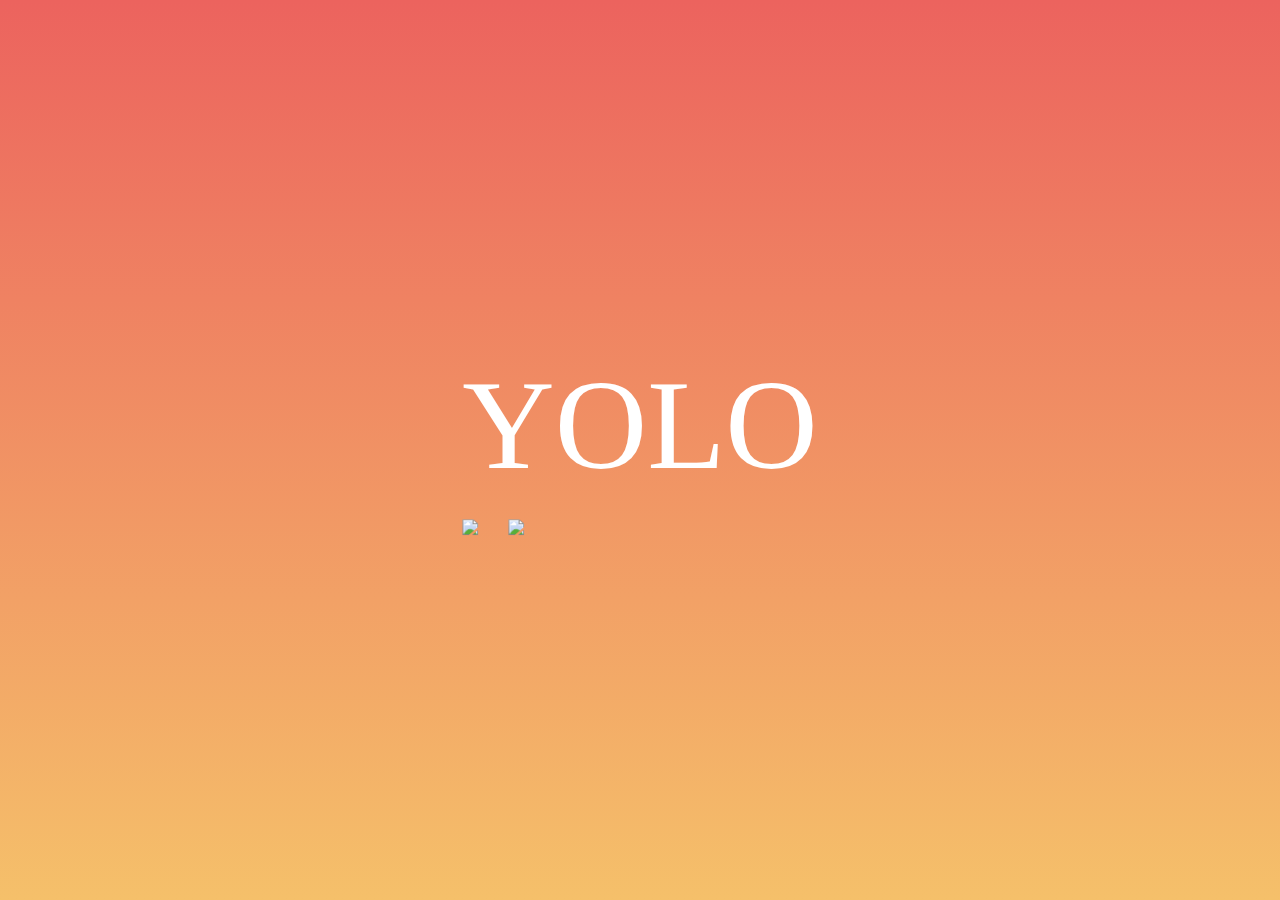
==== index.html @ 6a86e7ba "Reactive mobile landing" ====
<!DOCTYPE html>
<html lang="en" dir="ltr">
  <head>
    <meta charset="utf-8">
    <title>YOLO</title>
    <script src="https://code.jquery.com/jquery-3.3.1.slim.min.js" integrity="sha384-q8i/X+965DzO0rT7abK41JStQIAqVgRVzpbzo5smXKp4YfRvH+8abtTE1Pi6jizo" crossorigin="anonymous"></script>
    <script src="https://cdn.jsdelivr.net/npm/popper.js@1.14.7/dist/umd/popper.min.js" integrity="sha384-UO2eT0CpHqdSJQ6hJty5KVphtPhzWj9WO1clHTMGa3JDZwrnQq4sF86dIHNDz0W1" crossorigin="anonymous"></script>
    <script src="https://cdn.jsdelivr.net/npm/bootstrap@4.3.1/dist/js/bootstrap.min.js" integrity="sha384-JjSmVgyd0p3pXB1rRibZUAYoIIy6OrQ6VrjIEaFf/nJGzIxFDsf4x0xIM+B07jRM" crossorigin="anonymous"></script>
    <link rel="stylesheet" href="https://cdn.jsdelivr.net/npm/bootstrap@4.3.1/dist/css/bootstrap.min.css" integrity="sha384-ggOyR0iXCbMQv3Xipma34MD+dH/1fQ784/j6cY/iJTQUOhcWr7x9JvoRxT2MZw1T" crossorigin="anonymous">
  </head>
  <style media="screen">
    @font-face {
      font-family: Fredoka;
      src: url(FredokaOne-Regular.ttf);
    }

    * {
      font-family: Fredoka;
    }
    body {
      margin:0;
    }

    .wrapper {
      top:0;
      left:0;
      bottom:0;
      right:0;
      position:absolute;
      height:100%;
      width:100%;
      background: linear-gradient(rgba(236, 99, 94, 1), rgba(245, 192, 106, 1));
    }
    .center-screen {
      position:absolute;
      top: 50%;
      align-items:center;
      text-align: center;
      left: 50%;
      transform: translate(-50%,-50%);
    }
    .hero {
      color:white;
      font-size: 8rem;
    }
    .icons {
      display:flex;
      flex-direction:row;
    }

    img {
      transition:0.1s all;
    }

    img:hover {
      transition:0.1s all;
      transform:scale(1.1);
    }

  </style>
  <body>
    <div class="wrapper">
      <div class="center-screen">
        <h1 class="hero mb-3">YOLO</h1>
        <div class="row">
          <a href="https://apps.apple.com/us/app/yolo-social-events/id1618863681">
            <img class = "col-md-12 mb-3" src="ios.png">
          </a>
          <a href="">
            <img class="col-md-12 mb-3" src="android.png">
          </a>
        </div>
      </div>
      


    </div>


  </body>
</html>
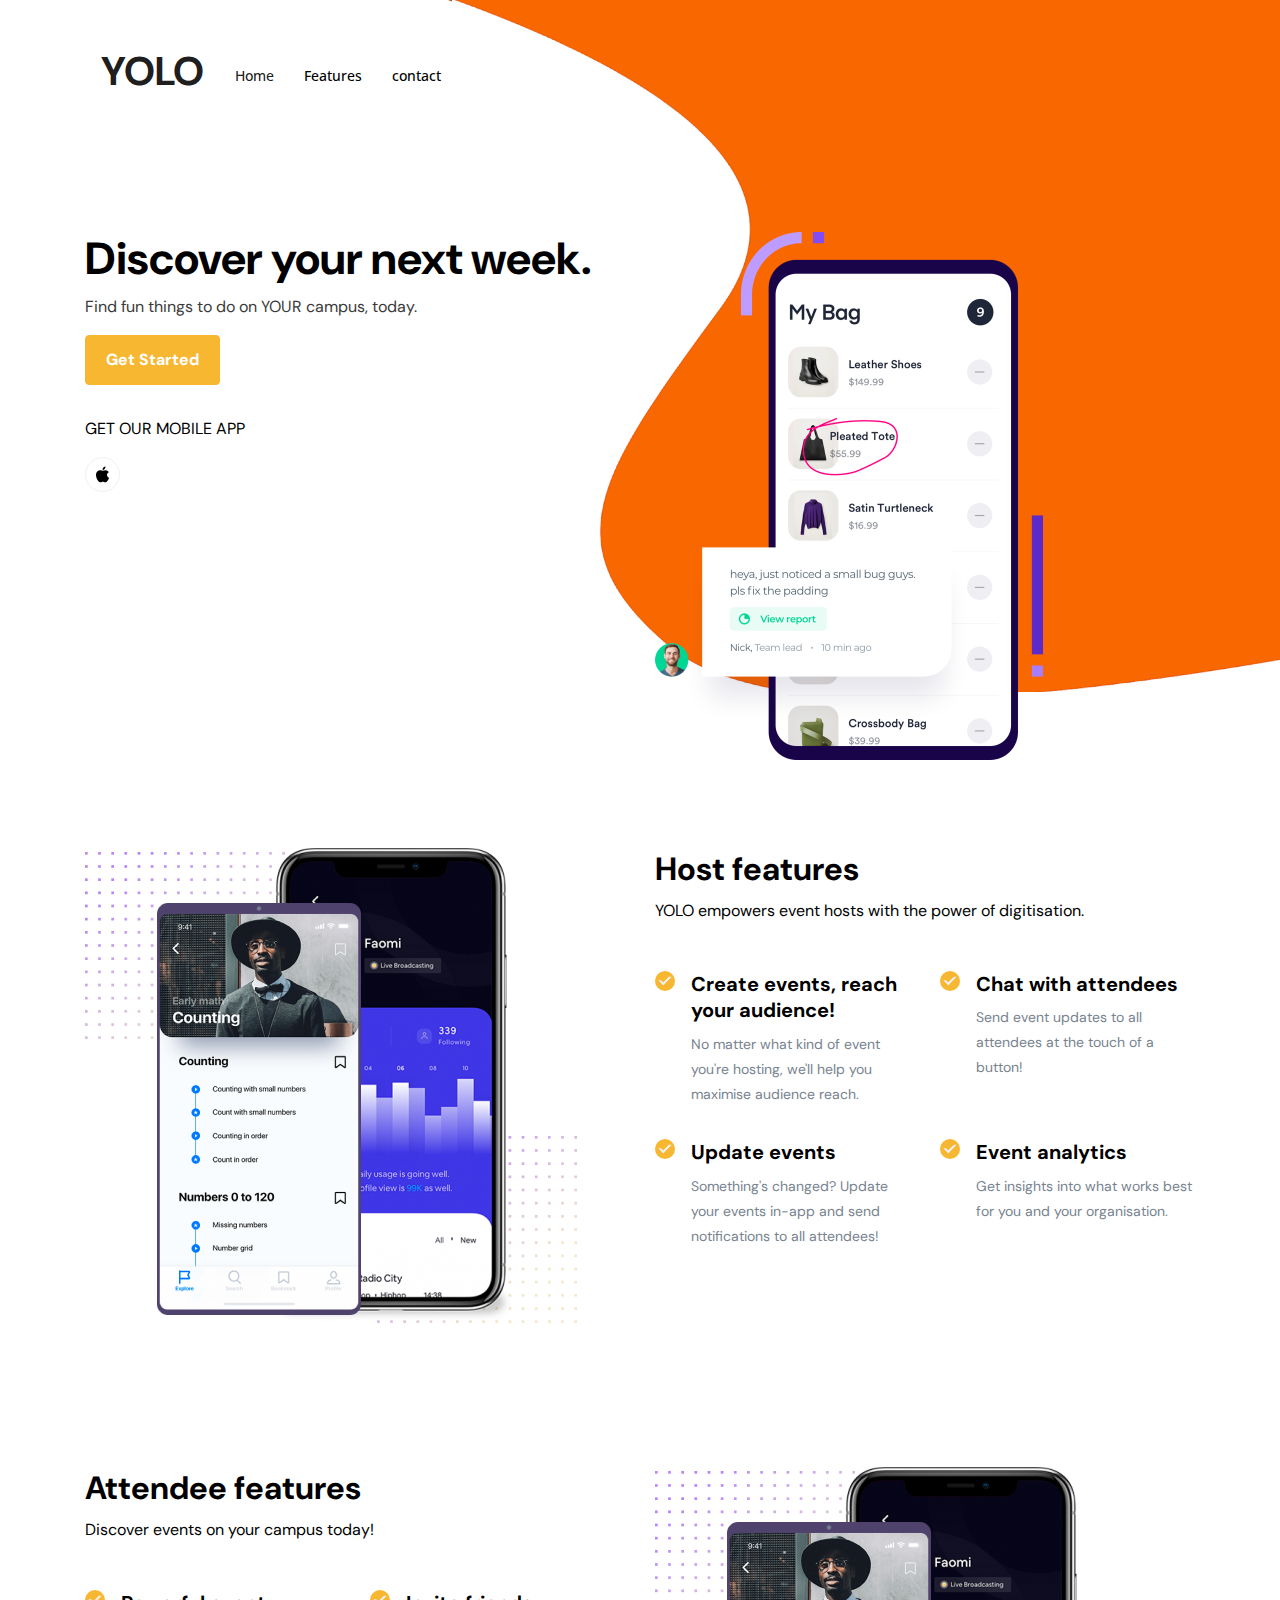
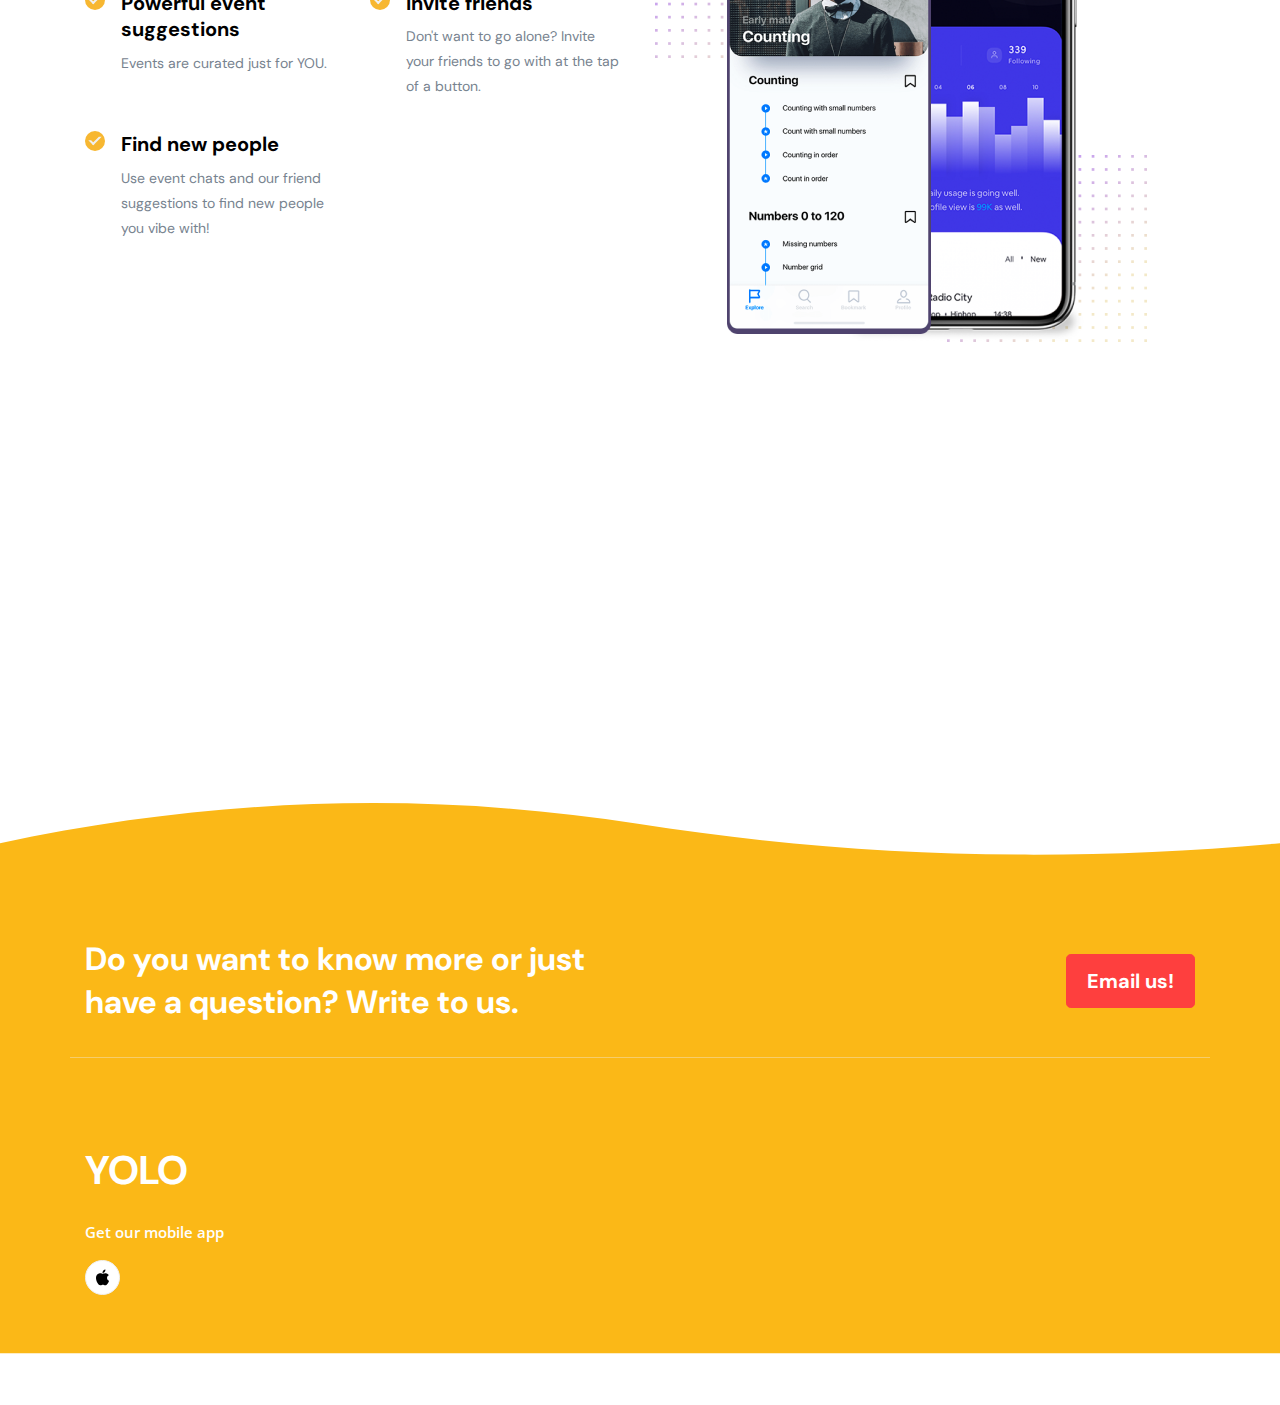
==== commit fdb47b54: "ported over new site." ====
--- a/index.html
+++ b/index.html
@@ -1,81 +1,193 @@
 <!DOCTYPE html>
-<html lang="en" dir="ltr">
-  <head>
-    <meta charset="utf-8">
+<html lang="en">
+
+<head>
+    <meta charset="UTF-8">
+    <meta name="viewport" content="width=device-width, initial-scale=1.0">
+    <meta http-equiv="X-UA-Compatible" content="ie=edge">
     <title>YOLO</title>
-    <script src="https://code.jquery.com/jquery-3.3.1.slim.min.js" integrity="sha384-q8i/X+965DzO0rT7abK41JStQIAqVgRVzpbzo5smXKp4YfRvH+8abtTE1Pi6jizo" crossorigin="anonymous"></script>
-    <script src="https://cdn.jsdelivr.net/npm/popper.js@1.14.7/dist/umd/popper.min.js" integrity="sha384-UO2eT0CpHqdSJQ6hJty5KVphtPhzWj9WO1clHTMGa3JDZwrnQq4sF86dIHNDz0W1" crossorigin="anonymous"></script>
-    <script src="https://cdn.jsdelivr.net/npm/bootstrap@4.3.1/dist/js/bootstrap.min.js" integrity="sha384-JjSmVgyd0p3pXB1rRibZUAYoIIy6OrQ6VrjIEaFf/nJGzIxFDsf4x0xIM+B07jRM" crossorigin="anonymous"></script>
-    <link rel="stylesheet" href="https://cdn.jsdelivr.net/npm/bootstrap@4.3.1/dist/css/bootstrap.min.css" integrity="sha384-ggOyR0iXCbMQv3Xipma34MD+dH/1fQ784/j6cY/iJTQUOhcWr7x9JvoRxT2MZw1T" crossorigin="anonymous">
-  </head>
-  <style media="screen">
-    @font-face {
-      font-family: Fredoka;
-      src: url(FredokaOne-Regular.ttf);
-    }
+    <link rel="stylesheet" href="assets/vendors/fontawesome-free/css/all.min.css">
+    <link rel="stylesheet" href="assets/css/style.css">
+</head>
 
-    * {
-      font-family: Fredoka;
-    }
-    body {
-      margin:0;
-    }
+<body>
+    <header class="foi-header landing-header">
+        <div class="container">
+            <nav class="navbar navbar-expand-lg navbar-light foi-navbar">
+                <a class="navbar-brand" href="index.html">
+                    <h1>YOLO</h1>
+                </a>
+                <button class="navbar-toggler d-lg-none" type="button" data-toggle="collapse" data-target="#collapsibleNavId" aria-controls="collapsibleNavId" aria-expanded="false" aria-label="Toggle navigation">
+                    <span class="navbar-toggler-icon"></span>
+                </button>
+                <div class="collapse navbar-collapse" id="collapsibleNavId">
+                    <ul class="navbar-nav mr-auto mt-2 mt-lg-0">
+                        <li class="nav-item active">
+                            <a class="nav-link" href="index.html">Home <span class="sr-only">(current)</span></a>
+                        </li>
 
-    .wrapper {
-      top:0;
-      left:0;
-      bottom:0;
-      right:0;
-      position:absolute;
-      height:100%;
-      width:100%;
-      background: linear-gradient(rgba(236, 99, 94, 1), rgba(245, 192, 106, 1));
-    }
-    .center-screen {
-      position:absolute;
-      top: 50%;
-      align-items:center;
-      text-align: center;
-      left: 50%;
-      transform: translate(-50%,-50%);
-    }
-    .hero {
-      color:white;
-      font-size: 8rem;
-    }
-    .icons {
-      display:flex;
-      flex-direction:row;
-    }
+                        <li class="nav-item">
+                            <a class="nav-link" href="features.html">Features</a>
+                        </li>
+                       
+                        <li class="nav-item">
+                            <a class="nav-link" href="contact.html">contact</a>
+                        </li>
+                    </ul>
+                    
+                </div>
+            </nav>
+            <div class="header-content">
+                <div class="row">
+                    <div class="col-md-6">
+                        <h1>Discover your next week.</h1>
+                        <p class="text-dark">Find fun things to do on YOUR campus, today.</p>
+                        <button class="btn btn-primary mb-4">Get Started</button>
+                        <div class="my-2">
+                            <p class="header-app-download-title">GET OUR MOBILE APP</p>
+                        </div>
+                        <div>
+                            <a href="https://apps.apple.com/sr/app/yolo-social-events/id1618863681">
+                                <button class="btn btn-app-download mr-2"><img src="assets/images/ios.svg" alt="App store"></button>
+    
+                            </a>
+                        </div>
+                    </div>
+                    <div class="col-md-6">
+                        <img src="assets/images/app_1.png" alt="app" width="388px" class="img-fluid">
+                    </div>
+                </div>
+            </div>
+        </div>
+    </header>
+    <section class="py-5 mb-5">
+        <div class="container">
+            <div class="row">
+                <div class="col-md-6 mb-5 mb-md-0">
+                    <img src="assets/images/app_2.png" alt="special offers" class="img-fluid" width="492px">
+                </div>
+                <div class="col-md-6">
+                    <h2 class="section-title">Host features</h2>
+                    <p class="mb-5">YOLO empowers event hosts with the power of digitisation.</p>
+                    <div class="row">
+                        <div class="col-md-6 mb-3">
+                            <div class="media landing-feature">
+                                <span class="landing-feature-icon"></span>
+                                <div class="media-body">
+                                    <h5>Create events, reach your audience!</h5>
+                                    <p>No matter what kind of event you're hosting, we'll help you maximise audience reach.</p>
+                                </div>
+                            </div>
+                        </div>
+                        <div class="col-md-6 mb-3">
+                            <div class="media landing-feature">
+                                <span class="landing-feature-icon"></span>
+                                <div class="media-body">
+                                    <h5>Chat with attendees</h5>
+                                    <p>Send event updates to all attendees at the touch of a button!</p>
+                                </div>
+                            </div>
+                        </div>
+                        <div class="col-md-6 mb-3">
+                            <div class="media landing-feature">
+                                <span class="landing-feature-icon"></span>
+                                <div class="media-body">
+                                    <h5>Update events</h5>
+                                    <p>Something's changed? Update your events in-app and send notifications to all attendees!</p>
+                                </div>
+                            </div>
+                        </div>
+                        <div class="col-md-6 mb-3">
+                            <div class="media landing-feature">
+                                <span class="landing-feature-icon"></span>
+                                <div class="media-body">
+                                    <h5>Event analytics</h5>
+                                    <p>Get insights into what works best for you and your organisation.</p>
+                                </div>
+                            </div>
+                        </div>
+                    </div>
+                </div>
+            </div>
+        </div>
+    </section>
+    <section class="py-5 mb-5">
+        <div class="container">
+            <div class="row">
+                
+                <div class="col-md-6">
+                    <h2 class="section-title">Attendee features</h2>
+                    <p class="mb-5">Discover events on your campus today!</p>
+                    <div class="row">
+                        <div class="col-md-6 mb-3">
+                            <div class="media landing-feature">
+                                <span class="landing-feature-icon"></span>
+                                <div class="media-body">
+                                    <h5>Powerful event suggestions</h5>
+                                    <p>Events are curated just for YOU.</p>
+                                </div>
+                            </div>
+                        </div>
+                        <div class="col-md-6 mb-3">
+                            <div class="media landing-feature">
+                                <span class="landing-feature-icon"></span>
+                                <div class="media-body">
+                                    <h5>Invite friends</h5>
+                                    <p>Don't want to go alone? Invite your friends to go with at the tap of a button.</p>
+                                </div>
+                            </div>
+                        </div>
+                        <div class="col-md-6 mb-3">
+                            <div class="media landing-feature">
+                                <span class="landing-feature-icon"></span>
+                                <div class="media-body">
+                                    <h5>Find new people</h5>
+                                    <p>Use event chats and our friend suggestions to find new people you vibe with!</p>
+                                </div>
+                            </div>
+                        </div>
+                       
+                    </div>
+                </div>
+                <div class="col-md-6 mb-5 mb-md-0">
+                    <img src="assets/images/app_2.png" alt="special offers" class="img-fluid" width="492px">
+                </div>
+            </div>
+            
+        </div>
+    </section>
+    
 
-    img {
-      transition:0.1s all;
-    }
+    
+    <footer class="foi-footer text-white">
+        <div class="container">
+            <div class="row footer-content">
+                <div class="col-xl-6 col-lg-7 col-md-8">
+                    <h2 class="mb-0">Do you want to know more or just have a question? Write to us.</h2>
+                </div>
+                <div class="col-md-4 col-lg-5 col-xl-6 py-3 py-md-0 d-md-flex align-items-center justify-content-end">
+                    <a href="mailto:nsn8@cornell.edu" class="btn btn-danger btn-lg">Email us!</a>
+                </div>
+            </div>
+            <div class="row footer-widget-area">
+                <div class="col-md-3">
+                    <div class="py-3">
+                        <h1 style="color:white">YOLO</h1>
+                    </div>
+                    <p class="font-os font-weight-semibold mb3">Get our mobile app</p>
+                    <div>
+                        <a href="https://apps.apple.com/sr/app/yolo-social-events/id1618863681">
+                            <button class="btn btn-app-download mr-2"><img src="assets/images/ios.svg" alt="App store"></button>
 
-    img:hover {
-      transition:0.1s all;
-      transform:scale(1.1);
-    }
+                        </a>
+                    </div>
+                </div>
+                
+        </div>
+    </footer>
+    <script src="assets/vendors/jquery/jquery.min.js"></script>
+    <script src="assets/vendors/popper.js/popper.min.js"></script>
+    <script src="assets/vendors/bootstrap/dist/js/bootstrap.min.js"></script>
+</body>
 
-  </style>
-  <body>
-    <div class="wrapper">
-      <div class="center-screen">
-        <h1 class="hero mb-3">YOLO</h1>
-        <div class="row">
-          <a href="https://apps.apple.com/us/app/yolo-social-events/id1618863681">
-            <img class = "col-md-12 mb-3" src="ios.png">
-          </a>
-          <a href="">
-            <img class="col-md-12 mb-3" src="android.png">
-          </a>
-        </div>
-      </div>
-      
-
-
-    </div>
-
-
-  </body>
-</html>
+</html>--- a/assets/vendors/fontawesome-free/css/all.min.css
+++ b/assets/vendors/fontawesome-free/css/all.min.css
@@ -0,0 +1,5 @@
+/*!
+ * Font Awesome Free 5.13.0 by @fontawesome - https://fontawesome.com
+ * License - https://fontawesome.com/license/free (Icons: CC BY 4.0, Fonts: SIL OFL 1.1, Code: MIT License)
+ */
+.fa,.fab,.fad,.fal,.far,.fas{-moz-osx-font-smoothing:grayscale;-webkit-font-smoothing:antialiased;display:inline-block;font-style:normal;font-variant:normal;text-rendering:auto;line-height:1}.fa-lg{font-size:1.33333em;line-height:.75em;vertical-align:-.0667em}.fa-xs{font-size:.75em}.fa-sm{font-size:.875em}.fa-1x{font-size:1em}.fa-2x{font-size:2em}.fa-3x{font-size:3em}.fa-4x{font-size:4em}.fa-5x{font-size:5em}.fa-6x{font-size:6em}.fa-7x{font-size:7em}.fa-8x{font-size:8em}.fa-9x{font-size:9em}.fa-10x{font-size:10em}.fa-fw{text-align:center;width:1.25em}.fa-ul{list-style-type:none;margin-left:2.5em;padding-left:0}.fa-ul>li{position:relative}.fa-li{left:-2em;position:absolute;text-align:center;width:2em;line-height:inherit}.fa-border{border:.08em solid #eee;border-radius:.1em;padding:.2em .25em .15em}.fa-pull-left{float:left}.fa-pull-right{float:right}.fa.fa-pull-left,.fab.fa-pull-left,.fal.fa-pull-left,.far.fa-pull-left,.fas.fa-pull-left{margin-right:.3em}.fa.fa-pull-right,.fab.fa-pull-right,.fal.fa-pull-right,.far.fa-pull-right,.fas.fa-pull-right{margin-left:.3em}.fa-spin{-webkit-animation:fa-spin 2s linear infinite;animation:fa-spin 2s linear infinite}.fa-pulse{-webkit-animation:fa-spin 1s steps(8) infinite;animation:fa-spin 1s steps(8) infinite}@-webkit-keyframes fa-spin{0%{-webkit-transform:rotate(0deg);transform:rotate(0deg)}to{-webkit-transform:rotate(1turn);transform:rotate(1turn)}}@keyframes fa-spin{0%{-webkit-transform:rotate(0deg);transform:rotate(0deg)}to{-webkit-transform:rotate(1turn);transform:rotate(1turn)}}.fa-rotate-90{-ms-filter:"progid:DXImageTransform.Microsoft.BasicImage(rotation=1)";-webkit-transform:rotate(90deg);transform:rotate(90deg)}.fa-rotate-180{-ms-filter:"progid:DXImageTransform.Microsoft.BasicImage(rotation=2)";-webkit-transform:rotate(180deg);transform:rotate(180deg)}.fa-rotate-270{-ms-filter:"progid:DXImageTransform.Microsoft.BasicImage(rotation=3)";-webkit-transform:rotate(270deg);transform:rotate(270deg)}.fa-flip-horizontal{-ms-filter:"progid:DXImageTransform.Microsoft.BasicImage(rotation=0, mirror=1)";-webkit-transform:scaleX(-1);transform:scaleX(-1)}.fa-flip-vertical{-webkit-transform:scaleY(-1);transform:scaleY(-1)}.fa-flip-both,.fa-flip-horizontal.fa-flip-vertical,.fa-flip-vertical{-ms-filter:"progid:DXImageTransform.Microsoft.BasicImage(rotation=2, mirror=1)"}.fa-flip-both,.fa-flip-horizontal.fa-flip-vertical{-webkit-transform:scale(-1);transform:scale(-1)}:root .fa-flip-both,:root .fa-flip-horizontal,:root .fa-flip-vertical,:root .fa-rotate-90,:root .fa-rotate-180,:root .fa-rotate-270{-webkit-filter:none;filter:none}.fa-stack{display:inline-block;height:2em;line-height:2em;position:relative;vertical-align:middle;width:2.5em}.fa-stack-1x,.fa-stack-2x{left:0;position:absolute;text-align:center;width:100%}.fa-stack-1x{line-height:inherit}.fa-stack-2x{font-size:2em}.fa-inverse{color:#fff}.fa-500px:before{content:"\f26e"}.fa-accessible-icon:before{content:"\f368"}.fa-accusoft:before{content:"\f369"}.fa-acquisitions-incorporated:before{content:"\f6af"}.fa-ad:before{content:"\f641"}.fa-address-book:before{content:"\f2b9"}.fa-address-card:before{content:"\f2bb"}.fa-adjust:before{content:"\f042"}.fa-adn:before{content:"\f170"}.fa-adobe:before{content:"\f778"}.fa-adversal:before{content:"\f36a"}.fa-affiliatetheme:before{content:"\f36b"}.fa-air-freshener:before{content:"\f5d0"}.fa-airbnb:before{content:"\f834"}.fa-algolia:before{content:"\f36c"}.fa-align-center:before{content:"\f037"}.fa-align-justify:before{content:"\f039"}.fa-align-left:before{content:"\f036"}.fa-align-right:before{content:"\f038"}.fa-alipay:before{content:"\f642"}.fa-allergies:before{content:"\f461"}.fa-amazon:before{content:"\f270"}.fa-amazon-pay:before{content:"\f42c"}.fa-ambulance:before{content:"\f0f9"}.fa-american-sign-language-interpreting:before{content:"\f2a3"}.fa-amilia:before{content:"\f36d"}.fa-anchor:before{content:"\f13d"}.fa-android:before{content:"\f17b"}.fa-angellist:before{content:"\f209"}.fa-angle-double-down:before{content:"\f103"}.fa-angle-double-left:before{content:"\f100"}.fa-angle-double-right:before{content:"\f101"}.fa-angle-double-up:before{content:"\f102"}.fa-angle-down:before{content:"\f107"}.fa-angle-left:before{content:"\f104"}.fa-angle-right:before{content:"\f105"}.fa-angle-up:before{content:"\f106"}.fa-angry:before{content:"\f556"}.fa-angrycreative:before{content:"\f36e"}.fa-angular:before{content:"\f420"}.fa-ankh:before{content:"\f644"}.fa-app-store:before{content:"\f36f"}.fa-app-store-ios:before{content:"\f370"}.fa-apper:before{content:"\f371"}.fa-apple:before{content:"\f179"}.fa-apple-alt:before{content:"\f5d1"}.fa-apple-pay:before{content:"\f415"}.fa-archive:before{content:"\f187"}.fa-archway:before{content:"\f557"}.fa-arrow-alt-circle-down:before{content:"\f358"}.fa-arrow-alt-circle-left:before{content:"\f359"}.fa-arrow-alt-circle-right:before{content:"\f35a"}.fa-arrow-alt-circle-up:before{content:"\f35b"}.fa-arrow-circle-down:before{content:"\f0ab"}.fa-arrow-circle-left:before{content:"\f0a8"}.fa-arrow-circle-right:before{content:"\f0a9"}.fa-arrow-circle-up:before{content:"\f0aa"}.fa-arrow-down:before{content:"\f063"}.fa-arrow-left:before{content:"\f060"}.fa-arrow-right:before{content:"\f061"}.fa-arrow-up:before{content:"\f062"}.fa-arrows-alt:before{content:"\f0b2"}.fa-arrows-alt-h:before{content:"\f337"}.fa-arrows-alt-v:before{content:"\f338"}.fa-artstation:before{content:"\f77a"}.fa-assistive-listening-systems:before{content:"\f2a2"}.fa-asterisk:before{content:"\f069"}.fa-asymmetrik:before{content:"\f372"}.fa-at:before{content:"\f1fa"}.fa-atlas:before{content:"\f558"}.fa-atlassian:before{content:"\f77b"}.fa-atom:before{content:"\f5d2"}.fa-audible:before{content:"\f373"}.fa-audio-description:before{content:"\f29e"}.fa-autoprefixer:before{content:"\f41c"}.fa-avianex:before{content:"\f374"}.fa-aviato:before{content:"\f421"}.fa-award:before{content:"\f559"}.fa-aws:before{content:"\f375"}.fa-baby:before{content:"\f77c"}.fa-baby-carriage:before{content:"\f77d"}.fa-backspace:before{content:"\f55a"}.fa-backward:before{content:"\f04a"}.fa-bacon:before{content:"\f7e5"}.fa-bahai:before{content:"\f666"}.fa-balance-scale:before{content:"\f24e"}.fa-balance-scale-left:before{content:"\f515"}.fa-balance-scale-right:before{content:"\f516"}.fa-ban:before{content:"\f05e"}.fa-band-aid:before{content:"\f462"}.fa-bandcamp:before{content:"\f2d5"}.fa-barcode:before{content:"\f02a"}.fa-bars:before{content:"\f0c9"}.fa-baseball-ball:before{content:"\f433"}.fa-basketball-ball:before{content:"\f434"}.fa-bath:before{content:"\f2cd"}.fa-battery-empty:before{content:"\f244"}.fa-battery-full:before{content:"\f240"}.fa-battery-half:before{content:"\f242"}.fa-battery-quarter:before{content:"\f243"}.fa-battery-three-quarters:before{content:"\f241"}.fa-battle-net:before{content:"\f835"}.fa-bed:before{content:"\f236"}.fa-beer:before{content:"\f0fc"}.fa-behance:before{content:"\f1b4"}.fa-behance-square:before{content:"\f1b5"}.fa-bell:before{content:"\f0f3"}.fa-bell-slash:before{content:"\f1f6"}.fa-bezier-curve:before{content:"\f55b"}.fa-bible:before{content:"\f647"}.fa-bicycle:before{content:"\f206"}.fa-biking:before{content:"\f84a"}.fa-bimobject:before{content:"\f378"}.fa-binoculars:before{content:"\f1e5"}.fa-biohazard:before{content:"\f780"}.fa-birthday-cake:before{content:"\f1fd"}.fa-bitbucket:before{content:"\f171"}.fa-bitcoin:before{content:"\f379"}.fa-bity:before{content:"\f37a"}.fa-black-tie:before{content:"\f27e"}.fa-blackberry:before{content:"\f37b"}.fa-blender:before{content:"\f517"}.fa-blender-phone:before{content:"\f6b6"}.fa-blind:before{content:"\f29d"}.fa-blog:before{content:"\f781"}.fa-blogger:before{content:"\f37c"}.fa-blogger-b:before{content:"\f37d"}.fa-bluetooth:before{content:"\f293"}.fa-bluetooth-b:before{content:"\f294"}.fa-bold:before{content:"\f032"}.fa-bolt:before{content:"\f0e7"}.fa-bomb:before{content:"\f1e2"}.fa-bone:before{content:"\f5d7"}.fa-bong:before{content:"\f55c"}.fa-book:before{content:"\f02d"}.fa-book-dead:before{content:"\f6b7"}.fa-book-medical:before{content:"\f7e6"}.fa-book-open:before{content:"\f518"}.fa-book-reader:before{content:"\f5da"}.fa-bookmark:before{content:"\f02e"}.fa-bootstrap:before{content:"\f836"}.fa-border-all:before{content:"\f84c"}.fa-border-none:before{content:"\f850"}.fa-border-style:before{content:"\f853"}.fa-bowling-ball:before{content:"\f436"}.fa-box:before{content:"\f466"}.fa-box-open:before{content:"\f49e"}.fa-box-tissue:before{content:"\f95b"}.fa-boxes:before{content:"\f468"}.fa-braille:before{content:"\f2a1"}.fa-brain:before{content:"\f5dc"}.fa-bread-slice:before{content:"\f7ec"}.fa-briefcase:before{content:"\f0b1"}.fa-briefcase-medical:before{content:"\f469"}.fa-broadcast-tower:before{content:"\f519"}.fa-broom:before{content:"\f51a"}.fa-brush:before{content:"\f55d"}.fa-btc:before{content:"\f15a"}.fa-buffer:before{content:"\f837"}.fa-bug:before{content:"\f188"}.fa-building:before{content:"\f1ad"}.fa-bullhorn:before{content:"\f0a1"}.fa-bullseye:before{content:"\f140"}.fa-burn:before{content:"\f46a"}.fa-buromobelexperte:before{content:"\f37f"}.fa-bus:before{content:"\f207"}.fa-bus-alt:before{content:"\f55e"}.fa-business-time:before{content:"\f64a"}.fa-buy-n-large:before{content:"\f8a6"}.fa-buysellads:before{content:"\f20d"}.fa-calculator:before{content:"\f1ec"}.fa-calendar:before{content:"\f133"}.fa-calendar-alt:before{content:"\f073"}.fa-calendar-check:before{content:"\f274"}.fa-calendar-day:before{content:"\f783"}.fa-calendar-minus:before{content:"\f272"}.fa-calendar-plus:before{content:"\f271"}.fa-calendar-times:before{content:"\f273"}.fa-calendar-week:before{content:"\f784"}.fa-camera:before{content:"\f030"}.fa-camera-retro:before{content:"\f083"}.fa-campground:before{content:"\f6bb"}.fa-canadian-maple-leaf:before{content:"\f785"}.fa-candy-cane:before{content:"\f786"}.fa-cannabis:before{content:"\f55f"}.fa-capsules:before{content:"\f46b"}.fa-car:before{content:"\f1b9"}.fa-car-alt:before{content:"\f5de"}.fa-car-battery:before{content:"\f5df"}.fa-car-crash:before{content:"\f5e1"}.fa-car-side:before{content:"\f5e4"}.fa-caravan:before{content:"\f8ff"}.fa-caret-down:before{content:"\f0d7"}.fa-caret-left:before{content:"\f0d9"}.fa-caret-right:before{content:"\f0da"}.fa-caret-square-down:before{content:"\f150"}.fa-caret-square-left:before{content:"\f191"}.fa-caret-square-right:before{content:"\f152"}.fa-caret-square-up:before{content:"\f151"}.fa-caret-up:before{content:"\f0d8"}.fa-carrot:before{content:"\f787"}.fa-cart-arrow-down:before{content:"\f218"}.fa-cart-plus:before{content:"\f217"}.fa-cash-register:before{content:"\f788"}.fa-cat:before{content:"\f6be"}.fa-cc-amazon-pay:before{content:"\f42d"}.fa-cc-amex:before{content:"\f1f3"}.fa-cc-apple-pay:before{content:"\f416"}.fa-cc-diners-club:before{content:"\f24c"}.fa-cc-discover:before{content:"\f1f2"}.fa-cc-jcb:before{content:"\f24b"}.fa-cc-mastercard:before{content:"\f1f1"}.fa-cc-paypal:before{content:"\f1f4"}.fa-cc-stripe:before{content:"\f1f5"}.fa-cc-visa:before{content:"\f1f0"}.fa-centercode:before{content:"\f380"}.fa-centos:before{content:"\f789"}.fa-certificate:before{content:"\f0a3"}.fa-chair:before{content:"\f6c0"}.fa-chalkboard:before{content:"\f51b"}.fa-chalkboard-teacher:before{content:"\f51c"}.fa-charging-station:before{content:"\f5e7"}.fa-chart-area:before{content:"\f1fe"}.fa-chart-bar:before{content:"\f080"}.fa-chart-line:before{content:"\f201"}.fa-chart-pie:before{content:"\f200"}.fa-check:before{content:"\f00c"}.fa-check-circle:before{content:"\f058"}.fa-check-double:before{content:"\f560"}.fa-check-square:before{content:"\f14a"}.fa-cheese:before{content:"\f7ef"}.fa-chess:before{content:"\f439"}.fa-chess-bishop:before{content:"\f43a"}.fa-chess-board:before{content:"\f43c"}.fa-chess-king:before{content:"\f43f"}.fa-chess-knight:before{content:"\f441"}.fa-chess-pawn:before{content:"\f443"}.fa-chess-queen:before{content:"\f445"}.fa-chess-rook:before{content:"\f447"}.fa-chevron-circle-down:before{content:"\f13a"}.fa-chevron-circle-left:before{content:"\f137"}.fa-chevron-circle-right:before{content:"\f138"}.fa-chevron-circle-up:before{content:"\f139"}.fa-chevron-down:before{content:"\f078"}.fa-chevron-left:before{content:"\f053"}.fa-chevron-right:before{content:"\f054"}.fa-chevron-up:before{content:"\f077"}.fa-child:before{content:"\f1ae"}.fa-chrome:before{content:"\f268"}.fa-chromecast:before{content:"\f838"}.fa-church:before{content:"\f51d"}.fa-circle:before{content:"\f111"}.fa-circle-notch:before{content:"\f1ce"}.fa-city:before{content:"\f64f"}.fa-clinic-medical:before{content:"\f7f2"}.fa-clipboard:before{content:"\f328"}.fa-clipboard-check:before{content:"\f46c"}.fa-clipboard-list:before{content:"\f46d"}.fa-clock:before{content:"\f017"}.fa-clone:before{content:"\f24d"}.fa-closed-captioning:before{content:"\f20a"}.fa-cloud:before{content:"\f0c2"}.fa-cloud-download-alt:before{content:"\f381"}.fa-cloud-meatball:before{content:"\f73b"}.fa-cloud-moon:before{content:"\f6c3"}.fa-cloud-moon-rain:before{content:"\f73c"}.fa-cloud-rain:before{content:"\f73d"}.fa-cloud-showers-heavy:before{content:"\f740"}.fa-cloud-sun:before{content:"\f6c4"}.fa-cloud-sun-rain:before{content:"\f743"}.fa-cloud-upload-alt:before{content:"\f382"}.fa-cloudscale:before{content:"\f383"}.fa-cloudsmith:before{content:"\f384"}.fa-cloudversify:before{content:"\f385"}.fa-cocktail:before{content:"\f561"}.fa-code:before{content:"\f121"}.fa-code-branch:before{content:"\f126"}.fa-codepen:before{content:"\f1cb"}.fa-codiepie:before{content:"\f284"}.fa-coffee:before{content:"\f0f4"}.fa-cog:before{content:"\f013"}.fa-cogs:before{content:"\f085"}.fa-coins:before{content:"\f51e"}.fa-columns:before{content:"\f0db"}.fa-comment:before{content:"\f075"}.fa-comment-alt:before{content:"\f27a"}.fa-comment-dollar:before{content:"\f651"}.fa-comment-dots:before{content:"\f4ad"}.fa-comment-medical:before{content:"\f7f5"}.fa-comment-slash:before{content:"\f4b3"}.fa-comments:before{content:"\f086"}.fa-comments-dollar:before{content:"\f653"}.fa-compact-disc:before{content:"\f51f"}.fa-compass:before{content:"\f14e"}.fa-compress:before{content:"\f066"}.fa-compress-alt:before{content:"\f422"}.fa-compress-arrows-alt:before{content:"\f78c"}.fa-concierge-bell:before{content:"\f562"}.fa-confluence:before{content:"\f78d"}.fa-connectdevelop:before{content:"\f20e"}.fa-contao:before{content:"\f26d"}.fa-cookie:before{content:"\f563"}.fa-cookie-bite:before{content:"\f564"}.fa-copy:before{content:"\f0c5"}.fa-copyright:before{content:"\f1f9"}.fa-cotton-bureau:before{content:"\f89e"}.fa-couch:before{content:"\f4b8"}.fa-cpanel:before{content:"\f388"}.fa-creative-commons:before{content:"\f25e"}.fa-creative-commons-by:before{content:"\f4e7"}.fa-creative-commons-nc:before{content:"\f4e8"}.fa-creative-commons-nc-eu:before{content:"\f4e9"}.fa-creative-commons-nc-jp:before{content:"\f4ea"}.fa-creative-commons-nd:before{content:"\f4eb"}.fa-creative-commons-pd:before{content:"\f4ec"}.fa-creative-commons-pd-alt:before{content:"\f4ed"}.fa-creative-commons-remix:before{content:"\f4ee"}.fa-creative-commons-sa:before{content:"\f4ef"}.fa-creative-commons-sampling:before{content:"\f4f0"}.fa-creative-commons-sampling-plus:before{content:"\f4f1"}.fa-creative-commons-share:before{content:"\f4f2"}.fa-creative-commons-zero:before{content:"\f4f3"}.fa-credit-card:before{content:"\f09d"}.fa-critical-role:before{content:"\f6c9"}.fa-crop:before{content:"\f125"}.fa-crop-alt:before{content:"\f565"}.fa-cross:before{content:"\f654"}.fa-crosshairs:before{content:"\f05b"}.fa-crow:before{content:"\f520"}.fa-crown:before{content:"\f521"}.fa-crutch:before{content:"\f7f7"}.fa-css3:before{content:"\f13c"}.fa-css3-alt:before{content:"\f38b"}.fa-cube:before{content:"\f1b2"}.fa-cubes:before{content:"\f1b3"}.fa-cut:before{content:"\f0c4"}.fa-cuttlefish:before{content:"\f38c"}.fa-d-and-d:before{content:"\f38d"}.fa-d-and-d-beyond:before{content:"\f6ca"}.fa-dailymotion:before{content:"\f952"}.fa-dashcube:before{content:"\f210"}.fa-database:before{content:"\f1c0"}.fa-deaf:before{content:"\f2a4"}.fa-delicious:before{content:"\f1a5"}.fa-democrat:before{content:"\f747"}.fa-deploydog:before{content:"\f38e"}.fa-deskpro:before{content:"\f38f"}.fa-desktop:before{content:"\f108"}.fa-dev:before{content:"\f6cc"}.fa-deviantart:before{content:"\f1bd"}.fa-dharmachakra:before{content:"\f655"}.fa-dhl:before{content:"\f790"}.fa-diagnoses:before{content:"\f470"}.fa-diaspora:before{content:"\f791"}.fa-dice:before{content:"\f522"}.fa-dice-d20:before{content:"\f6cf"}.fa-dice-d6:before{content:"\f6d1"}.fa-dice-five:before{content:"\f523"}.fa-dice-four:before{content:"\f524"}.fa-dice-one:before{content:"\f525"}.fa-dice-six:before{content:"\f526"}.fa-dice-three:before{content:"\f527"}.fa-dice-two:before{content:"\f528"}.fa-digg:before{content:"\f1a6"}.fa-digital-ocean:before{content:"\f391"}.fa-digital-tachograph:before{content:"\f566"}.fa-directions:before{content:"\f5eb"}.fa-discord:before{content:"\f392"}.fa-discourse:before{content:"\f393"}.fa-disease:before{content:"\f7fa"}.fa-divide:before{content:"\f529"}.fa-dizzy:before{content:"\f567"}.fa-dna:before{content:"\f471"}.fa-dochub:before{content:"\f394"}.fa-docker:before{content:"\f395"}.fa-dog:before{content:"\f6d3"}.fa-dollar-sign:before{content:"\f155"}.fa-dolly:before{content:"\f472"}.fa-dolly-flatbed:before{content:"\f474"}.fa-donate:before{content:"\f4b9"}.fa-door-closed:before{content:"\f52a"}.fa-door-open:before{content:"\f52b"}.fa-dot-circle:before{content:"\f192"}.fa-dove:before{content:"\f4ba"}.fa-download:before{content:"\f019"}.fa-draft2digital:before{content:"\f396"}.fa-drafting-compass:before{content:"\f568"}.fa-dragon:before{content:"\f6d5"}.fa-draw-polygon:before{content:"\f5ee"}.fa-dribbble:before{content:"\f17d"}.fa-dribbble-square:before{content:"\f397"}.fa-dropbox:before{content:"\f16b"}.fa-drum:before{content:"\f569"}.fa-drum-steelpan:before{content:"\f56a"}.fa-drumstick-bite:before{content:"\f6d7"}.fa-drupal:before{content:"\f1a9"}.fa-dumbbell:before{content:"\f44b"}.fa-dumpster:before{content:"\f793"}.fa-dumpster-fire:before{content:"\f794"}.fa-dungeon:before{content:"\f6d9"}.fa-dyalog:before{content:"\f399"}.fa-earlybirds:before{content:"\f39a"}.fa-ebay:before{content:"\f4f4"}.fa-edge:before{content:"\f282"}.fa-edit:before{content:"\f044"}.fa-egg:before{content:"\f7fb"}.fa-eject:before{content:"\f052"}.fa-elementor:before{content:"\f430"}.fa-ellipsis-h:before{content:"\f141"}.fa-ellipsis-v:before{content:"\f142"}.fa-ello:before{content:"\f5f1"}.fa-ember:before{content:"\f423"}.fa-empire:before{content:"\f1d1"}.fa-envelope:before{content:"\f0e0"}.fa-envelope-open:before{content:"\f2b6"}.fa-envelope-open-text:before{content:"\f658"}.fa-envelope-square:before{content:"\f199"}.fa-envira:before{content:"\f299"}.fa-equals:before{content:"\f52c"}.fa-eraser:before{content:"\f12d"}.fa-erlang:before{content:"\f39d"}.fa-ethereum:before{content:"\f42e"}.fa-ethernet:before{content:"\f796"}.fa-etsy:before{content:"\f2d7"}.fa-euro-sign:before{content:"\f153"}.fa-evernote:before{content:"\f839"}.fa-exchange-alt:before{content:"\f362"}.fa-exclamation:before{content:"\f12a"}.fa-exclamation-circle:before{content:"\f06a"}.fa-exclamation-triangle:before{content:"\f071"}.fa-expand:before{content:"\f065"}.fa-expand-alt:before{content:"\f424"}.fa-expand-arrows-alt:before{content:"\f31e"}.fa-expeditedssl:before{content:"\f23e"}.fa-external-link-alt:before{content:"\f35d"}.fa-external-link-square-alt:before{content:"\f360"}.fa-eye:before{content:"\f06e"}.fa-eye-dropper:before{content:"\f1fb"}.fa-eye-slash:before{content:"\f070"}.fa-facebook:before{content:"\f09a"}.fa-facebook-f:before{content:"\f39e"}.fa-facebook-messenger:before{content:"\f39f"}.fa-facebook-square:before{content:"\f082"}.fa-fan:before{content:"\f863"}.fa-fantasy-flight-games:before{content:"\f6dc"}.fa-fast-backward:before{content:"\f049"}.fa-fast-forward:before{content:"\f050"}.fa-faucet:before{content:"\f905"}.fa-fax:before{content:"\f1ac"}.fa-feather:before{content:"\f52d"}.fa-feather-alt:before{content:"\f56b"}.fa-fedex:before{content:"\f797"}.fa-fedora:before{content:"\f798"}.fa-female:before{content:"\f182"}.fa-fighter-jet:before{content:"\f0fb"}.fa-figma:before{content:"\f799"}.fa-file:before{content:"\f15b"}.fa-file-alt:before{content:"\f15c"}.fa-file-archive:before{content:"\f1c6"}.fa-file-audio:before{content:"\f1c7"}.fa-file-code:before{content:"\f1c9"}.fa-file-contract:before{content:"\f56c"}.fa-file-csv:before{content:"\f6dd"}.fa-file-download:before{content:"\f56d"}.fa-file-excel:before{content:"\f1c3"}.fa-file-export:before{content:"\f56e"}.fa-file-image:before{content:"\f1c5"}.fa-file-import:before{content:"\f56f"}.fa-file-invoice:before{content:"\f570"}.fa-file-invoice-dollar:before{content:"\f571"}.fa-file-medical:before{content:"\f477"}.fa-file-medical-alt:before{content:"\f478"}.fa-file-pdf:before{content:"\f1c1"}.fa-file-powerpoint:before{content:"\f1c4"}.fa-file-prescription:before{content:"\f572"}.fa-file-signature:before{content:"\f573"}.fa-file-upload:before{content:"\f574"}.fa-file-video:before{content:"\f1c8"}.fa-file-word:before{content:"\f1c2"}.fa-fill:before{content:"\f575"}.fa-fill-drip:before{content:"\f576"}.fa-film:before{content:"\f008"}.fa-filter:before{content:"\f0b0"}.fa-fingerprint:before{content:"\f577"}.fa-fire:before{content:"\f06d"}.fa-fire-alt:before{content:"\f7e4"}.fa-fire-extinguisher:before{content:"\f134"}.fa-firefox:before{content:"\f269"}.fa-firefox-browser:before{content:"\f907"}.fa-first-aid:before{content:"\f479"}.fa-first-order:before{content:"\f2b0"}.fa-first-order-alt:before{content:"\f50a"}.fa-firstdraft:before{content:"\f3a1"}.fa-fish:before{content:"\f578"}.fa-fist-raised:before{content:"\f6de"}.fa-flag:before{content:"\f024"}.fa-flag-checkered:before{content:"\f11e"}.fa-flag-usa:before{content:"\f74d"}.fa-flask:before{content:"\f0c3"}.fa-flickr:before{content:"\f16e"}.fa-flipboard:before{content:"\f44d"}.fa-flushed:before{content:"\f579"}.fa-fly:before{content:"\f417"}.fa-folder:before{content:"\f07b"}.fa-folder-minus:before{content:"\f65d"}.fa-folder-open:before{content:"\f07c"}.fa-folder-plus:before{content:"\f65e"}.fa-font:before{content:"\f031"}.fa-font-awesome:before{content:"\f2b4"}.fa-font-awesome-alt:before{content:"\f35c"}.fa-font-awesome-flag:before{content:"\f425"}.fa-font-awesome-logo-full:before{content:"\f4e6"}.fa-fonticons:before{content:"\f280"}.fa-fonticons-fi:before{content:"\f3a2"}.fa-football-ball:before{content:"\f44e"}.fa-fort-awesome:before{content:"\f286"}.fa-fort-awesome-alt:before{content:"\f3a3"}.fa-forumbee:before{content:"\f211"}.fa-forward:before{content:"\f04e"}.fa-foursquare:before{content:"\f180"}.fa-free-code-camp:before{content:"\f2c5"}.fa-freebsd:before{content:"\f3a4"}.fa-frog:before{content:"\f52e"}.fa-frown:before{content:"\f119"}.fa-frown-open:before{content:"\f57a"}.fa-fulcrum:before{content:"\f50b"}.fa-funnel-dollar:before{content:"\f662"}.fa-futbol:before{content:"\f1e3"}.fa-galactic-republic:before{content:"\f50c"}.fa-galactic-senate:before{content:"\f50d"}.fa-gamepad:before{content:"\f11b"}.fa-gas-pump:before{content:"\f52f"}.fa-gavel:before{content:"\f0e3"}.fa-gem:before{content:"\f3a5"}.fa-genderless:before{content:"\f22d"}.fa-get-pocket:before{content:"\f265"}.fa-gg:before{content:"\f260"}.fa-gg-circle:before{content:"\f261"}.fa-ghost:before{content:"\f6e2"}.fa-gift:before{content:"\f06b"}.fa-gifts:before{content:"\f79c"}.fa-git:before{content:"\f1d3"}.fa-git-alt:before{content:"\f841"}.fa-git-square:before{content:"\f1d2"}.fa-github:before{content:"\f09b"}.fa-github-alt:before{content:"\f113"}.fa-github-square:before{content:"\f092"}.fa-gitkraken:before{content:"\f3a6"}.fa-gitlab:before{content:"\f296"}.fa-gitter:before{content:"\f426"}.fa-glass-cheers:before{content:"\f79f"}.fa-glass-martini:before{content:"\f000"}.fa-glass-martini-alt:before{content:"\f57b"}.fa-glass-whiskey:before{content:"\f7a0"}.fa-glasses:before{content:"\f530"}.fa-glide:before{content:"\f2a5"}.fa-glide-g:before{content:"\f2a6"}.fa-globe:before{content:"\f0ac"}.fa-globe-africa:before{content:"\f57c"}.fa-globe-americas:before{content:"\f57d"}.fa-globe-asia:before{content:"\f57e"}.fa-globe-europe:before{content:"\f7a2"}.fa-gofore:before{content:"\f3a7"}.fa-golf-ball:before{content:"\f450"}.fa-goodreads:before{content:"\f3a8"}.fa-goodreads-g:before{content:"\f3a9"}.fa-google:before{content:"\f1a0"}.fa-google-drive:before{content:"\f3aa"}.fa-google-play:before{content:"\f3ab"}.fa-google-plus:before{content:"\f2b3"}.fa-google-plus-g:before{content:"\f0d5"}.fa-google-plus-square:before{content:"\f0d4"}.fa-google-wallet:before{content:"\f1ee"}.fa-gopuram:before{content:"\f664"}.fa-graduation-cap:before{content:"\f19d"}.fa-gratipay:before{content:"\f184"}.fa-grav:before{content:"\f2d6"}.fa-greater-than:before{content:"\f531"}.fa-greater-than-equal:before{content:"\f532"}.fa-grimace:before{content:"\f57f"}.fa-grin:before{content:"\f580"}.fa-grin-alt:before{content:"\f581"}.fa-grin-beam:before{content:"\f582"}.fa-grin-beam-sweat:before{content:"\f583"}.fa-grin-hearts:before{content:"\f584"}.fa-grin-squint:before{content:"\f585"}.fa-grin-squint-tears:before{content:"\f586"}.fa-grin-stars:before{content:"\f587"}.fa-grin-tears:before{content:"\f588"}.fa-grin-tongue:before{content:"\f589"}.fa-grin-tongue-squint:before{content:"\f58a"}.fa-grin-tongue-wink:before{content:"\f58b"}.fa-grin-wink:before{content:"\f58c"}.fa-grip-horizontal:before{content:"\f58d"}.fa-grip-lines:before{content:"\f7a4"}.fa-grip-lines-vertical:before{content:"\f7a5"}.fa-grip-vertical:before{content:"\f58e"}.fa-gripfire:before{content:"\f3ac"}.fa-grunt:before{content:"\f3ad"}.fa-guitar:before{content:"\f7a6"}.fa-gulp:before{content:"\f3ae"}.fa-h-square:before{content:"\f0fd"}.fa-hacker-news:before{content:"\f1d4"}.fa-hacker-news-square:before{content:"\f3af"}.fa-hackerrank:before{content:"\f5f7"}.fa-hamburger:before{content:"\f805"}.fa-hammer:before{content:"\f6e3"}.fa-hamsa:before{content:"\f665"}.fa-hand-holding:before{content:"\f4bd"}.fa-hand-holding-heart:before{content:"\f4be"}.fa-hand-holding-medical:before{content:"\f95c"}.fa-hand-holding-usd:before{content:"\f4c0"}.fa-hand-holding-water:before{content:"\f4c1"}.fa-hand-lizard:before{content:"\f258"}.fa-hand-middle-finger:before{content:"\f806"}.fa-hand-paper:before{content:"\f256"}.fa-hand-peace:before{content:"\f25b"}.fa-hand-point-down:before{content:"\f0a7"}.fa-hand-point-left:before{content:"\f0a5"}.fa-hand-point-right:before{content:"\f0a4"}.fa-hand-point-up:before{content:"\f0a6"}.fa-hand-pointer:before{content:"\f25a"}.fa-hand-rock:before{content:"\f255"}.fa-hand-scissors:before{content:"\f257"}.fa-hand-sparkles:before{content:"\f95d"}.fa-hand-spock:before{content:"\f259"}.fa-hands:before{content:"\f4c2"}.fa-hands-helping:before{content:"\f4c4"}.fa-hands-wash:before{content:"\f95e"}.fa-handshake:before{content:"\f2b5"}.fa-handshake-alt-slash:before{content:"\f95f"}.fa-handshake-slash:before{content:"\f960"}.fa-hanukiah:before{content:"\f6e6"}.fa-hard-hat:before{content:"\f807"}.fa-hashtag:before{content:"\f292"}.fa-hat-cowboy:before{content:"\f8c0"}.fa-hat-cowboy-side:before{content:"\f8c1"}.fa-hat-wizard:before{content:"\f6e8"}.fa-hdd:before{content:"\f0a0"}.fa-head-side-cough:before{content:"\f961"}.fa-head-side-cough-slash:before{content:"\f962"}.fa-head-side-mask:before{content:"\f963"}.fa-head-side-virus:before{content:"\f964"}.fa-heading:before{content:"\f1dc"}.fa-headphones:before{content:"\f025"}.fa-headphones-alt:before{content:"\f58f"}.fa-headset:before{content:"\f590"}.fa-heart:before{content:"\f004"}.fa-heart-broken:before{content:"\f7a9"}.fa-heartbeat:before{content:"\f21e"}.fa-helicopter:before{content:"\f533"}.fa-highlighter:before{content:"\f591"}.fa-hiking:before{content:"\f6ec"}.fa-hippo:before{content:"\f6ed"}.fa-hips:before{content:"\f452"}.fa-hire-a-helper:before{content:"\f3b0"}.fa-history:before{content:"\f1da"}.fa-hockey-puck:before{content:"\f453"}.fa-holly-berry:before{content:"\f7aa"}.fa-home:before{content:"\f015"}.fa-hooli:before{content:"\f427"}.fa-hornbill:before{content:"\f592"}.fa-horse:before{content:"\f6f0"}.fa-horse-head:before{content:"\f7ab"}.fa-hospital:before{content:"\f0f8"}.fa-hospital-alt:before{content:"\f47d"}.fa-hospital-symbol:before{content:"\f47e"}.fa-hospital-user:before{content:"\f80d"}.fa-hot-tub:before{content:"\f593"}.fa-hotdog:before{content:"\f80f"}.fa-hotel:before{content:"\f594"}.fa-hotjar:before{content:"\f3b1"}.fa-hourglass:before{content:"\f254"}.fa-hourglass-end:before{content:"\f253"}.fa-hourglass-half:before{content:"\f252"}.fa-hourglass-start:before{content:"\f251"}.fa-house-damage:before{content:"\f6f1"}.fa-house-user:before{content:"\f965"}.fa-houzz:before{content:"\f27c"}.fa-hryvnia:before{content:"\f6f2"}.fa-html5:before{content:"\f13b"}.fa-hubspot:before{content:"\f3b2"}.fa-i-cursor:before{content:"\f246"}.fa-ice-cream:before{content:"\f810"}.fa-icicles:before{content:"\f7ad"}.fa-icons:before{content:"\f86d"}.fa-id-badge:before{content:"\f2c1"}.fa-id-card:before{content:"\f2c2"}.fa-id-card-alt:before{content:"\f47f"}.fa-ideal:before{content:"\f913"}.fa-igloo:before{content:"\f7ae"}.fa-image:before{content:"\f03e"}.fa-images:before{content:"\f302"}.fa-imdb:before{content:"\f2d8"}.fa-inbox:before{content:"\f01c"}.fa-indent:before{content:"\f03c"}.fa-industry:before{content:"\f275"}.fa-infinity:before{content:"\f534"}.fa-info:before{content:"\f129"}.fa-info-circle:before{content:"\f05a"}.fa-instagram:before{content:"\f16d"}.fa-instagram-square:before{content:"\f955"}.fa-intercom:before{content:"\f7af"}.fa-internet-explorer:before{content:"\f26b"}.fa-invision:before{content:"\f7b0"}.fa-ioxhost:before{content:"\f208"}.fa-italic:before{content:"\f033"}.fa-itch-io:before{content:"\f83a"}.fa-itunes:before{content:"\f3b4"}.fa-itunes-note:before{content:"\f3b5"}.fa-java:before{content:"\f4e4"}.fa-jedi:before{content:"\f669"}.fa-jedi-order:before{content:"\f50e"}.fa-jenkins:before{content:"\f3b6"}.fa-jira:before{content:"\f7b1"}.fa-joget:before{content:"\f3b7"}.fa-joint:before{content:"\f595"}.fa-joomla:before{content:"\f1aa"}.fa-journal-whills:before{content:"\f66a"}.fa-js:before{content:"\f3b8"}.fa-js-square:before{content:"\f3b9"}.fa-jsfiddle:before{content:"\f1cc"}.fa-kaaba:before{content:"\f66b"}.fa-kaggle:before{content:"\f5fa"}.fa-key:before{content:"\f084"}.fa-keybase:before{content:"\f4f5"}.fa-keyboard:before{content:"\f11c"}.fa-keycdn:before{content:"\f3ba"}.fa-khanda:before{content:"\f66d"}.fa-kickstarter:before{content:"\f3bb"}.fa-kickstarter-k:before{content:"\f3bc"}.fa-kiss:before{content:"\f596"}.fa-kiss-beam:before{content:"\f597"}.fa-kiss-wink-heart:before{content:"\f598"}.fa-kiwi-bird:before{content:"\f535"}.fa-korvue:before{content:"\f42f"}.fa-landmark:before{content:"\f66f"}.fa-language:before{content:"\f1ab"}.fa-laptop:before{content:"\f109"}.fa-laptop-code:before{content:"\f5fc"}.fa-laptop-house:before{content:"\f966"}.fa-laptop-medical:before{content:"\f812"}.fa-laravel:before{content:"\f3bd"}.fa-lastfm:before{content:"\f202"}.fa-lastfm-square:before{content:"\f203"}.fa-laugh:before{content:"\f599"}.fa-laugh-beam:before{content:"\f59a"}.fa-laugh-squint:before{content:"\f59b"}.fa-laugh-wink:before{content:"\f59c"}.fa-layer-group:before{content:"\f5fd"}.fa-leaf:before{content:"\f06c"}.fa-leanpub:before{content:"\f212"}.fa-lemon:before{content:"\f094"}.fa-less:before{content:"\f41d"}.fa-less-than:before{content:"\f536"}.fa-less-than-equal:before{content:"\f537"}.fa-level-down-alt:before{content:"\f3be"}.fa-level-up-alt:before{content:"\f3bf"}.fa-life-ring:before{content:"\f1cd"}.fa-lightbulb:before{content:"\f0eb"}.fa-line:before{content:"\f3c0"}.fa-link:before{content:"\f0c1"}.fa-linkedin:before{content:"\f08c"}.fa-linkedin-in:before{content:"\f0e1"}.fa-linode:before{content:"\f2b8"}.fa-linux:before{content:"\f17c"}.fa-lira-sign:before{content:"\f195"}.fa-list:before{content:"\f03a"}.fa-list-alt:before{content:"\f022"}.fa-list-ol:before{content:"\f0cb"}.fa-list-ul:before{content:"\f0ca"}.fa-location-arrow:before{content:"\f124"}.fa-lock:before{content:"\f023"}.fa-lock-open:before{content:"\f3c1"}.fa-long-arrow-alt-down:before{content:"\f309"}.fa-long-arrow-alt-left:before{content:"\f30a"}.fa-long-arrow-alt-right:before{content:"\f30b"}.fa-long-arrow-alt-up:before{content:"\f30c"}.fa-low-vision:before{content:"\f2a8"}.fa-luggage-cart:before{content:"\f59d"}.fa-lungs:before{content:"\f604"}.fa-lungs-virus:before{content:"\f967"}.fa-lyft:before{content:"\f3c3"}.fa-magento:before{content:"\f3c4"}.fa-magic:before{content:"\f0d0"}.fa-magnet:before{content:"\f076"}.fa-mail-bulk:before{content:"\f674"}.fa-mailchimp:before{content:"\f59e"}.fa-male:before{content:"\f183"}.fa-mandalorian:before{content:"\f50f"}.fa-map:before{content:"\f279"}.fa-map-marked:before{content:"\f59f"}.fa-map-marked-alt:before{content:"\f5a0"}.fa-map-marker:before{content:"\f041"}.fa-map-marker-alt:before{content:"\f3c5"}.fa-map-pin:before{content:"\f276"}.fa-map-signs:before{content:"\f277"}.fa-markdown:before{content:"\f60f"}.fa-marker:before{content:"\f5a1"}.fa-mars:before{content:"\f222"}.fa-mars-double:before{content:"\f227"}.fa-mars-stroke:before{content:"\f229"}.fa-mars-stroke-h:before{content:"\f22b"}.fa-mars-stroke-v:before{content:"\f22a"}.fa-mask:before{content:"\f6fa"}.fa-mastodon:before{content:"\f4f6"}.fa-maxcdn:before{content:"\f136"}.fa-mdb:before{content:"\f8ca"}.fa-medal:before{content:"\f5a2"}.fa-medapps:before{content:"\f3c6"}.fa-medium:before{content:"\f23a"}.fa-medium-m:before{content:"\f3c7"}.fa-medkit:before{content:"\f0fa"}.fa-medrt:before{content:"\f3c8"}.fa-meetup:before{content:"\f2e0"}.fa-megaport:before{content:"\f5a3"}.fa-meh:before{content:"\f11a"}.fa-meh-blank:before{content:"\f5a4"}.fa-meh-rolling-eyes:before{content:"\f5a5"}.fa-memory:before{content:"\f538"}.fa-mendeley:before{content:"\f7b3"}.fa-menorah:before{content:"\f676"}.fa-mercury:before{content:"\f223"}.fa-meteor:before{content:"\f753"}.fa-microblog:before{content:"\f91a"}.fa-microchip:before{content:"\f2db"}.fa-microphone:before{content:"\f130"}.fa-microphone-alt:before{content:"\f3c9"}.fa-microphone-alt-slash:before{content:"\f539"}.fa-microphone-slash:before{content:"\f131"}.fa-microscope:before{content:"\f610"}.fa-microsoft:before{content:"\f3ca"}.fa-minus:before{content:"\f068"}.fa-minus-circle:before{content:"\f056"}.fa-minus-square:before{content:"\f146"}.fa-mitten:before{content:"\f7b5"}.fa-mix:before{content:"\f3cb"}.fa-mixcloud:before{content:"\f289"}.fa-mixer:before{content:"\f956"}.fa-mizuni:before{content:"\f3cc"}.fa-mobile:before{content:"\f10b"}.fa-mobile-alt:before{content:"\f3cd"}.fa-modx:before{content:"\f285"}.fa-monero:before{content:"\f3d0"}.fa-money-bill:before{content:"\f0d6"}.fa-money-bill-alt:before{content:"\f3d1"}.fa-money-bill-wave:before{content:"\f53a"}.fa-money-bill-wave-alt:before{content:"\f53b"}.fa-money-check:before{content:"\f53c"}.fa-money-check-alt:before{content:"\f53d"}.fa-monument:before{content:"\f5a6"}.fa-moon:before{content:"\f186"}.fa-mortar-pestle:before{content:"\f5a7"}.fa-mosque:before{content:"\f678"}.fa-motorcycle:before{content:"\f21c"}.fa-mountain:before{content:"\f6fc"}.fa-mouse:before{content:"\f8cc"}.fa-mouse-pointer:before{content:"\f245"}.fa-mug-hot:before{content:"\f7b6"}.fa-music:before{content:"\f001"}.fa-napster:before{content:"\f3d2"}.fa-neos:before{content:"\f612"}.fa-network-wired:before{content:"\f6ff"}.fa-neuter:before{content:"\f22c"}.fa-newspaper:before{content:"\f1ea"}.fa-nimblr:before{content:"\f5a8"}.fa-node:before{content:"\f419"}.fa-node-js:before{content:"\f3d3"}.fa-not-equal:before{content:"\f53e"}.fa-notes-medical:before{content:"\f481"}.fa-npm:before{content:"\f3d4"}.fa-ns8:before{content:"\f3d5"}.fa-nutritionix:before{content:"\f3d6"}.fa-object-group:before{content:"\f247"}.fa-object-ungroup:before{content:"\f248"}.fa-odnoklassniki:before{content:"\f263"}.fa-odnoklassniki-square:before{content:"\f264"}.fa-oil-can:before{content:"\f613"}.fa-old-republic:before{content:"\f510"}.fa-om:before{content:"\f679"}.fa-opencart:before{content:"\f23d"}.fa-openid:before{content:"\f19b"}.fa-opera:before{content:"\f26a"}.fa-optin-monster:before{content:"\f23c"}.fa-orcid:before{content:"\f8d2"}.fa-osi:before{content:"\f41a"}.fa-otter:before{content:"\f700"}.fa-outdent:before{content:"\f03b"}.fa-page4:before{content:"\f3d7"}.fa-pagelines:before{content:"\f18c"}.fa-pager:before{content:"\f815"}.fa-paint-brush:before{content:"\f1fc"}.fa-paint-roller:before{content:"\f5aa"}.fa-palette:before{content:"\f53f"}.fa-palfed:before{content:"\f3d8"}.fa-pallet:before{content:"\f482"}.fa-paper-plane:before{content:"\f1d8"}.fa-paperclip:before{content:"\f0c6"}.fa-parachute-box:before{content:"\f4cd"}.fa-paragraph:before{content:"\f1dd"}.fa-parking:before{content:"\f540"}.fa-passport:before{content:"\f5ab"}.fa-pastafarianism:before{content:"\f67b"}.fa-paste:before{content:"\f0ea"}.fa-patreon:before{content:"\f3d9"}.fa-pause:before{content:"\f04c"}.fa-pause-circle:before{content:"\f28b"}.fa-paw:before{content:"\f1b0"}.fa-paypal:before{content:"\f1ed"}.fa-peace:before{content:"\f67c"}.fa-pen:before{content:"\f304"}.fa-pen-alt:before{content:"\f305"}.fa-pen-fancy:before{content:"\f5ac"}.fa-pen-nib:before{content:"\f5ad"}.fa-pen-square:before{content:"\f14b"}.fa-pencil-alt:before{content:"\f303"}.fa-pencil-ruler:before{content:"\f5ae"}.fa-penny-arcade:before{content:"\f704"}.fa-people-arrows:before{content:"\f968"}.fa-people-carry:before{content:"\f4ce"}.fa-pepper-hot:before{content:"\f816"}.fa-percent:before{content:"\f295"}.fa-percentage:before{content:"\f541"}.fa-periscope:before{content:"\f3da"}.fa-person-booth:before{content:"\f756"}.fa-phabricator:before{content:"\f3db"}.fa-phoenix-framework:before{content:"\f3dc"}.fa-phoenix-squadron:before{content:"\f511"}.fa-phone:before{content:"\f095"}.fa-phone-alt:before{content:"\f879"}.fa-phone-slash:before{content:"\f3dd"}.fa-phone-square:before{content:"\f098"}.fa-phone-square-alt:before{content:"\f87b"}.fa-phone-volume:before{content:"\f2a0"}.fa-photo-video:before{content:"\f87c"}.fa-php:before{content:"\f457"}.fa-pied-piper:before{content:"\f2ae"}.fa-pied-piper-alt:before{content:"\f1a8"}.fa-pied-piper-hat:before{content:"\f4e5"}.fa-pied-piper-pp:before{content:"\f1a7"}.fa-pied-piper-square:before{content:"\f91e"}.fa-piggy-bank:before{content:"\f4d3"}.fa-pills:before{content:"\f484"}.fa-pinterest:before{content:"\f0d2"}.fa-pinterest-p:before{content:"\f231"}.fa-pinterest-square:before{content:"\f0d3"}.fa-pizza-slice:before{content:"\f818"}.fa-place-of-worship:before{content:"\f67f"}.fa-plane:before{content:"\f072"}.fa-plane-arrival:before{content:"\f5af"}.fa-plane-departure:before{content:"\f5b0"}.fa-plane-slash:before{content:"\f969"}.fa-play:before{content:"\f04b"}.fa-play-circle:before{content:"\f144"}.fa-playstation:before{content:"\f3df"}.fa-plug:before{content:"\f1e6"}.fa-plus:before{content:"\f067"}.fa-plus-circle:before{content:"\f055"}.fa-plus-square:before{content:"\f0fe"}.fa-podcast:before{content:"\f2ce"}.fa-poll:before{content:"\f681"}.fa-poll-h:before{content:"\f682"}.fa-poo:before{content:"\f2fe"}.fa-poo-storm:before{content:"\f75a"}.fa-poop:before{content:"\f619"}.fa-portrait:before{content:"\f3e0"}.fa-pound-sign:before{content:"\f154"}.fa-power-off:before{content:"\f011"}.fa-pray:before{content:"\f683"}.fa-praying-hands:before{content:"\f684"}.fa-prescription:before{content:"\f5b1"}.fa-prescription-bottle:before{content:"\f485"}.fa-prescription-bottle-alt:before{content:"\f486"}.fa-print:before{content:"\f02f"}.fa-procedures:before{content:"\f487"}.fa-product-hunt:before{content:"\f288"}.fa-project-diagram:before{content:"\f542"}.fa-pump-medical:before{content:"\f96a"}.fa-pump-soap:before{content:"\f96b"}.fa-pushed:before{content:"\f3e1"}.fa-puzzle-piece:before{content:"\f12e"}.fa-python:before{content:"\f3e2"}.fa-qq:before{content:"\f1d6"}.fa-qrcode:before{content:"\f029"}.fa-question:before{content:"\f128"}.fa-question-circle:before{content:"\f059"}.fa-quidditch:before{content:"\f458"}.fa-quinscape:before{content:"\f459"}.fa-quora:before{content:"\f2c4"}.fa-quote-left:before{content:"\f10d"}.fa-quote-right:before{content:"\f10e"}.fa-quran:before{content:"\f687"}.fa-r-project:before{content:"\f4f7"}.fa-radiation:before{content:"\f7b9"}.fa-radiation-alt:before{content:"\f7ba"}.fa-rainbow:before{content:"\f75b"}.fa-random:before{content:"\f074"}.fa-raspberry-pi:before{content:"\f7bb"}.fa-ravelry:before{content:"\f2d9"}.fa-react:before{content:"\f41b"}.fa-reacteurope:before{content:"\f75d"}.fa-readme:before{content:"\f4d5"}.fa-rebel:before{content:"\f1d0"}.fa-receipt:before{content:"\f543"}.fa-record-vinyl:before{content:"\f8d9"}.fa-recycle:before{content:"\f1b8"}.fa-red-river:before{content:"\f3e3"}.fa-reddit:before{content:"\f1a1"}.fa-reddit-alien:before{content:"\f281"}.fa-reddit-square:before{content:"\f1a2"}.fa-redhat:before{content:"\f7bc"}.fa-redo:before{content:"\f01e"}.fa-redo-alt:before{content:"\f2f9"}.fa-registered:before{content:"\f25d"}.fa-remove-format:before{content:"\f87d"}.fa-renren:before{content:"\f18b"}.fa-reply:before{content:"\f3e5"}.fa-reply-all:before{content:"\f122"}.fa-replyd:before{content:"\f3e6"}.fa-republican:before{content:"\f75e"}.fa-researchgate:before{content:"\f4f8"}.fa-resolving:before{content:"\f3e7"}.fa-restroom:before{content:"\f7bd"}.fa-retweet:before{content:"\f079"}.fa-rev:before{content:"\f5b2"}.fa-ribbon:before{content:"\f4d6"}.fa-ring:before{content:"\f70b"}.fa-road:before{content:"\f018"}.fa-robot:before{content:"\f544"}.fa-rocket:before{content:"\f135"}.fa-rocketchat:before{content:"\f3e8"}.fa-rockrms:before{content:"\f3e9"}.fa-route:before{content:"\f4d7"}.fa-rss:before{content:"\f09e"}.fa-rss-square:before{content:"\f143"}.fa-ruble-sign:before{content:"\f158"}.fa-ruler:before{content:"\f545"}.fa-ruler-combined:before{content:"\f546"}.fa-ruler-horizontal:before{content:"\f547"}.fa-ruler-vertical:before{content:"\f548"}.fa-running:before{content:"\f70c"}.fa-rupee-sign:before{content:"\f156"}.fa-sad-cry:before{content:"\f5b3"}.fa-sad-tear:before{content:"\f5b4"}.fa-safari:before{content:"\f267"}.fa-salesforce:before{content:"\f83b"}.fa-sass:before{content:"\f41e"}.fa-satellite:before{content:"\f7bf"}.fa-satellite-dish:before{content:"\f7c0"}.fa-save:before{content:"\f0c7"}.fa-schlix:before{content:"\f3ea"}.fa-school:before{content:"\f549"}.fa-screwdriver:before{content:"\f54a"}.fa-scribd:before{content:"\f28a"}.fa-scroll:before{content:"\f70e"}.fa-sd-card:before{content:"\f7c2"}.fa-search:before{content:"\f002"}.fa-search-dollar:before{content:"\f688"}.fa-search-location:before{content:"\f689"}.fa-search-minus:before{content:"\f010"}.fa-search-plus:before{content:"\f00e"}.fa-searchengin:before{content:"\f3eb"}.fa-seedling:before{content:"\f4d8"}.fa-sellcast:before{content:"\f2da"}.fa-sellsy:before{content:"\f213"}.fa-server:before{content:"\f233"}.fa-servicestack:before{content:"\f3ec"}.fa-shapes:before{content:"\f61f"}.fa-share:before{content:"\f064"}.fa-share-alt:before{content:"\f1e0"}.fa-share-alt-square:before{content:"\f1e1"}.fa-share-square:before{content:"\f14d"}.fa-shekel-sign:before{content:"\f20b"}.fa-shield-alt:before{content:"\f3ed"}.fa-shield-virus:before{content:"\f96c"}.fa-ship:before{content:"\f21a"}.fa-shipping-fast:before{content:"\f48b"}.fa-shirtsinbulk:before{content:"\f214"}.fa-shoe-prints:before{content:"\f54b"}.fa-shopify:before{content:"\f957"}.fa-shopping-bag:before{content:"\f290"}.fa-shopping-basket:before{content:"\f291"}.fa-shopping-cart:before{content:"\f07a"}.fa-shopware:before{content:"\f5b5"}.fa-shower:before{content:"\f2cc"}.fa-shuttle-van:before{content:"\f5b6"}.fa-sign:before{content:"\f4d9"}.fa-sign-in-alt:before{content:"\f2f6"}.fa-sign-language:before{content:"\f2a7"}.fa-sign-out-alt:before{content:"\f2f5"}.fa-signal:before{content:"\f012"}.fa-signature:before{content:"\f5b7"}.fa-sim-card:before{content:"\f7c4"}.fa-simplybuilt:before{content:"\f215"}.fa-sistrix:before{content:"\f3ee"}.fa-sitemap:before{content:"\f0e8"}.fa-sith:before{content:"\f512"}.fa-skating:before{content:"\f7c5"}.fa-sketch:before{content:"\f7c6"}.fa-skiing:before{content:"\f7c9"}.fa-skiing-nordic:before{content:"\f7ca"}.fa-skull:before{content:"\f54c"}.fa-skull-crossbones:before{content:"\f714"}.fa-skyatlas:before{content:"\f216"}.fa-skype:before{content:"\f17e"}.fa-slack:before{content:"\f198"}.fa-slack-hash:before{content:"\f3ef"}.fa-slash:before{content:"\f715"}.fa-sleigh:before{content:"\f7cc"}.fa-sliders-h:before{content:"\f1de"}.fa-slideshare:before{content:"\f1e7"}.fa-smile:before{content:"\f118"}.fa-smile-beam:before{content:"\f5b8"}.fa-smile-wink:before{content:"\f4da"}.fa-smog:before{content:"\f75f"}.fa-smoking:before{content:"\f48d"}.fa-smoking-ban:before{content:"\f54d"}.fa-sms:before{content:"\f7cd"}.fa-snapchat:before{content:"\f2ab"}.fa-snapchat-ghost:before{content:"\f2ac"}.fa-snapchat-square:before{content:"\f2ad"}.fa-snowboarding:before{content:"\f7ce"}.fa-snowflake:before{content:"\f2dc"}.fa-snowman:before{content:"\f7d0"}.fa-snowplow:before{content:"\f7d2"}.fa-soap:before{content:"\f96e"}.fa-socks:before{content:"\f696"}.fa-solar-panel:before{content:"\f5ba"}.fa-sort:before{content:"\f0dc"}.fa-sort-alpha-down:before{content:"\f15d"}.fa-sort-alpha-down-alt:before{content:"\f881"}.fa-sort-alpha-up:before{content:"\f15e"}.fa-sort-alpha-up-alt:before{content:"\f882"}.fa-sort-amount-down:before{content:"\f160"}.fa-sort-amount-down-alt:before{content:"\f884"}.fa-sort-amount-up:before{content:"\f161"}.fa-sort-amount-up-alt:before{content:"\f885"}.fa-sort-down:before{content:"\f0dd"}.fa-sort-numeric-down:before{content:"\f162"}.fa-sort-numeric-down-alt:before{content:"\f886"}.fa-sort-numeric-up:before{content:"\f163"}.fa-sort-numeric-up-alt:before{content:"\f887"}.fa-sort-up:before{content:"\f0de"}.fa-soundcloud:before{content:"\f1be"}.fa-sourcetree:before{content:"\f7d3"}.fa-spa:before{content:"\f5bb"}.fa-space-shuttle:before{content:"\f197"}.fa-speakap:before{content:"\f3f3"}.fa-speaker-deck:before{content:"\f83c"}.fa-spell-check:before{content:"\f891"}.fa-spider:before{content:"\f717"}.fa-spinner:before{content:"\f110"}.fa-splotch:before{content:"\f5bc"}.fa-spotify:before{content:"\f1bc"}.fa-spray-can:before{content:"\f5bd"}.fa-square:before{content:"\f0c8"}.fa-square-full:before{content:"\f45c"}.fa-square-root-alt:before{content:"\f698"}.fa-squarespace:before{content:"\f5be"}.fa-stack-exchange:before{content:"\f18d"}.fa-stack-overflow:before{content:"\f16c"}.fa-stackpath:before{content:"\f842"}.fa-stamp:before{content:"\f5bf"}.fa-star:before{content:"\f005"}.fa-star-and-crescent:before{content:"\f699"}.fa-star-half:before{content:"\f089"}.fa-star-half-alt:before{content:"\f5c0"}.fa-star-of-david:before{content:"\f69a"}.fa-star-of-life:before{content:"\f621"}.fa-staylinked:before{content:"\f3f5"}.fa-steam:before{content:"\f1b6"}.fa-steam-square:before{content:"\f1b7"}.fa-steam-symbol:before{content:"\f3f6"}.fa-step-backward:before{content:"\f048"}.fa-step-forward:before{content:"\f051"}.fa-stethoscope:before{content:"\f0f1"}.fa-sticker-mule:before{content:"\f3f7"}.fa-sticky-note:before{content:"\f249"}.fa-stop:before{content:"\f04d"}.fa-stop-circle:before{content:"\f28d"}.fa-stopwatch:before{content:"\f2f2"}.fa-stopwatch-20:before{content:"\f96f"}.fa-store:before{content:"\f54e"}.fa-store-alt:before{content:"\f54f"}.fa-store-alt-slash:before{content:"\f970"}.fa-store-slash:before{content:"\f971"}.fa-strava:before{content:"\f428"}.fa-stream:before{content:"\f550"}.fa-street-view:before{content:"\f21d"}.fa-strikethrough:before{content:"\f0cc"}.fa-stripe:before{content:"\f429"}.fa-stripe-s:before{content:"\f42a"}.fa-stroopwafel:before{content:"\f551"}.fa-studiovinari:before{content:"\f3f8"}.fa-stumbleupon:before{content:"\f1a4"}.fa-stumbleupon-circle:before{content:"\f1a3"}.fa-subscript:before{content:"\f12c"}.fa-subway:before{content:"\f239"}.fa-suitcase:before{content:"\f0f2"}.fa-suitcase-rolling:before{content:"\f5c1"}.fa-sun:before{content:"\f185"}.fa-superpowers:before{content:"\f2dd"}.fa-superscript:before{content:"\f12b"}.fa-supple:before{content:"\f3f9"}.fa-surprise:before{content:"\f5c2"}.fa-suse:before{content:"\f7d6"}.fa-swatchbook:before{content:"\f5c3"}.fa-swift:before{content:"\f8e1"}.fa-swimmer:before{content:"\f5c4"}.fa-swimming-pool:before{content:"\f5c5"}.fa-symfony:before{content:"\f83d"}.fa-synagogue:before{content:"\f69b"}.fa-sync:before{content:"\f021"}.fa-sync-alt:before{content:"\f2f1"}.fa-syringe:before{content:"\f48e"}.fa-table:before{content:"\f0ce"}.fa-table-tennis:before{content:"\f45d"}.fa-tablet:before{content:"\f10a"}.fa-tablet-alt:before{content:"\f3fa"}.fa-tablets:before{content:"\f490"}.fa-tachometer-alt:before{content:"\f3fd"}.fa-tag:before{content:"\f02b"}.fa-tags:before{content:"\f02c"}.fa-tape:before{content:"\f4db"}.fa-tasks:before{content:"\f0ae"}.fa-taxi:before{content:"\f1ba"}.fa-teamspeak:before{content:"\f4f9"}.fa-teeth:before{content:"\f62e"}.fa-teeth-open:before{content:"\f62f"}.fa-telegram:before{content:"\f2c6"}.fa-telegram-plane:before{content:"\f3fe"}.fa-temperature-high:before{content:"\f769"}.fa-temperature-low:before{content:"\f76b"}.fa-tencent-weibo:before{content:"\f1d5"}.fa-tenge:before{content:"\f7d7"}.fa-terminal:before{content:"\f120"}.fa-text-height:before{content:"\f034"}.fa-text-width:before{content:"\f035"}.fa-th:before{content:"\f00a"}.fa-th-large:before{content:"\f009"}.fa-th-list:before{content:"\f00b"}.fa-the-red-yeti:before{content:"\f69d"}.fa-theater-masks:before{content:"\f630"}.fa-themeco:before{content:"\f5c6"}.fa-themeisle:before{content:"\f2b2"}.fa-thermometer:before{content:"\f491"}.fa-thermometer-empty:before{content:"\f2cb"}.fa-thermometer-full:before{content:"\f2c7"}.fa-thermometer-half:before{content:"\f2c9"}.fa-thermometer-quarter:before{content:"\f2ca"}.fa-thermometer-three-quarters:before{content:"\f2c8"}.fa-think-peaks:before{content:"\f731"}.fa-thumbs-down:before{content:"\f165"}.fa-thumbs-up:before{content:"\f164"}.fa-thumbtack:before{content:"\f08d"}.fa-ticket-alt:before{content:"\f3ff"}.fa-times:before{content:"\f00d"}.fa-times-circle:before{content:"\f057"}.fa-tint:before{content:"\f043"}.fa-tint-slash:before{content:"\f5c7"}.fa-tired:before{content:"\f5c8"}.fa-toggle-off:before{content:"\f204"}.fa-toggle-on:before{content:"\f205"}.fa-toilet:before{content:"\f7d8"}.fa-toilet-paper:before{content:"\f71e"}.fa-toilet-paper-slash:before{content:"\f972"}.fa-toolbox:before{content:"\f552"}.fa-tools:before{content:"\f7d9"}.fa-tooth:before{content:"\f5c9"}.fa-torah:before{content:"\f6a0"}.fa-torii-gate:before{content:"\f6a1"}.fa-tractor:before{content:"\f722"}.fa-trade-federation:before{content:"\f513"}.fa-trademark:before{content:"\f25c"}.fa-traffic-light:before{content:"\f637"}.fa-trailer:before{content:"\f941"}.fa-train:before{content:"\f238"}.fa-tram:before{content:"\f7da"}.fa-transgender:before{content:"\f224"}.fa-transgender-alt:before{content:"\f225"}.fa-trash:before{content:"\f1f8"}.fa-trash-alt:before{content:"\f2ed"}.fa-trash-restore:before{content:"\f829"}.fa-trash-restore-alt:before{content:"\f82a"}.fa-tree:before{content:"\f1bb"}.fa-trello:before{content:"\f181"}.fa-tripadvisor:before{content:"\f262"}.fa-trophy:before{content:"\f091"}.fa-truck:before{content:"\f0d1"}.fa-truck-loading:before{content:"\f4de"}.fa-truck-monster:before{content:"\f63b"}.fa-truck-moving:before{content:"\f4df"}.fa-truck-pickup:before{content:"\f63c"}.fa-tshirt:before{content:"\f553"}.fa-tty:before{content:"\f1e4"}.fa-tumblr:before{content:"\f173"}.fa-tumblr-square:before{content:"\f174"}.fa-tv:before{content:"\f26c"}.fa-twitch:before{content:"\f1e8"}.fa-twitter:before{content:"\f099"}.fa-twitter-square:before{content:"\f081"}.fa-typo3:before{content:"\f42b"}.fa-uber:before{content:"\f402"}.fa-ubuntu:before{content:"\f7df"}.fa-uikit:before{content:"\f403"}.fa-umbraco:before{content:"\f8e8"}.fa-umbrella:before{content:"\f0e9"}.fa-umbrella-beach:before{content:"\f5ca"}.fa-underline:before{content:"\f0cd"}.fa-undo:before{content:"\f0e2"}.fa-undo-alt:before{content:"\f2ea"}.fa-uniregistry:before{content:"\f404"}.fa-unity:before{content:"\f949"}.fa-universal-access:before{content:"\f29a"}.fa-university:before{content:"\f19c"}.fa-unlink:before{content:"\f127"}.fa-unlock:before{content:"\f09c"}.fa-unlock-alt:before{content:"\f13e"}.fa-untappd:before{content:"\f405"}.fa-upload:before{content:"\f093"}.fa-ups:before{content:"\f7e0"}.fa-usb:before{content:"\f287"}.fa-user:before{content:"\f007"}.fa-user-alt:before{content:"\f406"}.fa-user-alt-slash:before{content:"\f4fa"}.fa-user-astronaut:before{content:"\f4fb"}.fa-user-check:before{content:"\f4fc"}.fa-user-circle:before{content:"\f2bd"}.fa-user-clock:before{content:"\f4fd"}.fa-user-cog:before{content:"\f4fe"}.fa-user-edit:before{content:"\f4ff"}.fa-user-friends:before{content:"\f500"}.fa-user-graduate:before{content:"\f501"}.fa-user-injured:before{content:"\f728"}.fa-user-lock:before{content:"\f502"}.fa-user-md:before{content:"\f0f0"}.fa-user-minus:before{content:"\f503"}.fa-user-ninja:before{content:"\f504"}.fa-user-nurse:before{content:"\f82f"}.fa-user-plus:before{content:"\f234"}.fa-user-secret:before{content:"\f21b"}.fa-user-shield:before{content:"\f505"}.fa-user-slash:before{content:"\f506"}.fa-user-tag:before{content:"\f507"}.fa-user-tie:before{content:"\f508"}.fa-user-times:before{content:"\f235"}.fa-users:before{content:"\f0c0"}.fa-users-cog:before{content:"\f509"}.fa-usps:before{content:"\f7e1"}.fa-ussunnah:before{content:"\f407"}.fa-utensil-spoon:before{content:"\f2e5"}.fa-utensils:before{content:"\f2e7"}.fa-vaadin:before{content:"\f408"}.fa-vector-square:before{content:"\f5cb"}.fa-venus:before{content:"\f221"}.fa-venus-double:before{content:"\f226"}.fa-venus-mars:before{content:"\f228"}.fa-viacoin:before{content:"\f237"}.fa-viadeo:before{content:"\f2a9"}.fa-viadeo-square:before{content:"\f2aa"}.fa-vial:before{content:"\f492"}.fa-vials:before{content:"\f493"}.fa-viber:before{content:"\f409"}.fa-video:before{content:"\f03d"}.fa-video-slash:before{content:"\f4e2"}.fa-vihara:before{content:"\f6a7"}.fa-vimeo:before{content:"\f40a"}.fa-vimeo-square:before{content:"\f194"}.fa-vimeo-v:before{content:"\f27d"}.fa-vine:before{content:"\f1ca"}.fa-virus:before{content:"\f974"}.fa-virus-slash:before{content:"\f975"}.fa-viruses:before{content:"\f976"}.fa-vk:before{content:"\f189"}.fa-vnv:before{content:"\f40b"}.fa-voicemail:before{content:"\f897"}.fa-volleyball-ball:before{content:"\f45f"}.fa-volume-down:before{content:"\f027"}.fa-volume-mute:before{content:"\f6a9"}.fa-volume-off:before{content:"\f026"}.fa-volume-up:before{content:"\f028"}.fa-vote-yea:before{content:"\f772"}.fa-vr-cardboard:before{content:"\f729"}.fa-vuejs:before{content:"\f41f"}.fa-walking:before{content:"\f554"}.fa-wallet:before{content:"\f555"}.fa-warehouse:before{content:"\f494"}.fa-water:before{content:"\f773"}.fa-wave-square:before{content:"\f83e"}.fa-waze:before{content:"\f83f"}.fa-weebly:before{content:"\f5cc"}.fa-weibo:before{content:"\f18a"}.fa-weight:before{content:"\f496"}.fa-weight-hanging:before{content:"\f5cd"}.fa-weixin:before{content:"\f1d7"}.fa-whatsapp:before{content:"\f232"}.fa-whatsapp-square:before{content:"\f40c"}.fa-wheelchair:before{content:"\f193"}.fa-whmcs:before{content:"\f40d"}.fa-wifi:before{content:"\f1eb"}.fa-wikipedia-w:before{content:"\f266"}.fa-wind:before{content:"\f72e"}.fa-window-close:before{content:"\f410"}.fa-window-maximize:before{content:"\f2d0"}.fa-window-minimize:before{content:"\f2d1"}.fa-window-restore:before{content:"\f2d2"}.fa-windows:before{content:"\f17a"}.fa-wine-bottle:before{content:"\f72f"}.fa-wine-glass:before{content:"\f4e3"}.fa-wine-glass-alt:before{content:"\f5ce"}.fa-wix:before{content:"\f5cf"}.fa-wizards-of-the-coast:before{content:"\f730"}.fa-wolf-pack-battalion:before{content:"\f514"}.fa-won-sign:before{content:"\f159"}.fa-wordpress:before{content:"\f19a"}.fa-wordpress-simple:before{content:"\f411"}.fa-wpbeginner:before{content:"\f297"}.fa-wpexplorer:before{content:"\f2de"}.fa-wpforms:before{content:"\f298"}.fa-wpressr:before{content:"\f3e4"}.fa-wrench:before{content:"\f0ad"}.fa-x-ray:before{content:"\f497"}.fa-xbox:before{content:"\f412"}.fa-xing:before{content:"\f168"}.fa-xing-square:before{content:"\f169"}.fa-y-combinator:before{content:"\f23b"}.fa-yahoo:before{content:"\f19e"}.fa-yammer:before{content:"\f840"}.fa-yandex:before{content:"\f413"}.fa-yandex-international:before{content:"\f414"}.fa-yarn:before{content:"\f7e3"}.fa-yelp:before{content:"\f1e9"}.fa-yen-sign:before{content:"\f157"}.fa-yin-yang:before{content:"\f6ad"}.fa-yoast:before{content:"\f2b1"}.fa-youtube:before{content:"\f167"}.fa-youtube-square:before{content:"\f431"}.fa-zhihu:before{content:"\f63f"}.sr-only{border:0;clip:rect(0,0,0,0);height:1px;margin:-1px;overflow:hidden;padding:0;position:absolute;width:1px}.sr-only-focusable:active,.sr-only-focusable:focus{clip:auto;height:auto;margin:0;overflow:visible;position:static;width:auto}@font-face{font-family:"Font Awesome 5 Brands";font-style:normal;font-weight:400;font-display:block;src:url(../webfonts/fa-brands-400.eot);src:url(../webfonts/fa-brands-400.eot?#iefix) format("embedded-opentype"),url(../webfonts/fa-brands-400.woff2) format("woff2"),url(../webfonts/fa-brands-400.woff) format("woff"),url(../webfonts/fa-brands-400.ttf) format("truetype"),url(../webfonts/fa-brands-400.svg#fontawesome) format("svg")}.fab{font-family:"Font Awesome 5 Brands"}@font-face{font-family:"Font Awesome 5 Free";font-style:normal;font-weight:400;font-display:block;src:url(../webfonts/fa-regular-400.eot);src:url(../webfonts/fa-regular-400.eot?#iefix) format("embedded-opentype"),url(../webfonts/fa-regular-400.woff2) format("woff2"),url(../webfonts/fa-regular-400.woff) format("woff"),url(../webfonts/fa-regular-400.ttf) format("truetype"),url(../webfonts/fa-regular-400.svg#fontawesome) format("svg")}.fab,.far{font-weight:400}@font-face{font-family:"Font Awesome 5 Free";font-style:normal;font-weight:900;font-display:block;src:url(../webfonts/fa-solid-900.eot);src:url(../webfonts/fa-solid-900.eot?#iefix) format("embedded-opentype"),url(../webfonts/fa-solid-900.woff2) format("woff2"),url(../webfonts/fa-solid-900.woff) format("woff"),url(../webfonts/fa-solid-900.ttf) format("truetype"),url(../webfonts/fa-solid-900.svg#fontawesome) format("svg")}.fa,.far,.fas{font-family:"Font Awesome 5 Free"}.fa,.fas{font-weight:900}--- a/assets/css/style.css
+++ b/assets/css/style.css
@@ -0,0 +1,11802 @@
+@import url("https://fonts.googleapis.com/css?family=Open+Sans:400,600,700&display=swap");
+@import url("https://fonts.googleapis.com/css?family=DM+Sans:400,700&display=swap");
+@import url("https://fonts.googleapis.com/css?family=Rubik&display=swap");
+/*!
+ * Bootstrap v4.4.1 (https://getbootstrap.com/)
+ * Copyright 2011-2019 The Bootstrap Authors
+ * Copyright 2011-2019 Twitter, Inc.
+ * Licensed under MIT (https://github.com/twbs/bootstrap/blob/master/LICENSE)
+ */
+:root {
+  --blue: #007bff;
+  --indigo: #6610f2;
+  --purple: #6f42c1;
+  --pink: #e83e8c;
+  --red: #dc3545;
+  --orange: #fd7e14;
+  --yellow: #ffc107;
+  --green: #28a745;
+  --teal: #20c997;
+  --cyan: #17a2b8;
+  --white: #ffffff;
+  --gray: #989898;
+  --gray-dark: #343a40;
+  --primary: #f7b731;
+  --secondary: #f5f6f8;
+  --success: #34ad80;
+  --info: #0684fe;
+  --warning: #f7b731;
+  --danger: #fe3f3e;
+  --light: #f8f9fa;
+  --dark: #3a3a3a;
+  --breakpoint-xs: 0;
+  --breakpoint-sm: 576px;
+  --breakpoint-md: 768px;
+  --breakpoint-lg: 992px;
+  --breakpoint-xl: 1200px;
+  --font-family-sans-serif: -apple-system, BlinkMacSystemFont, "Segoe UI",
+    Roboto, "Helvetica Neue", Arial, "Noto Sans", sans-serif,
+    "Apple Color Emoji", "Segoe UI Emoji", "Segoe UI Symbol", "Noto Color Emoji";
+  --font-family-monospace: SFMono-Regular, Menlo, Monaco, Consolas,
+    "Liberation Mono", "Courier New", monospace;
+}
+
+*,
+*::before,
+*::after {
+  box-sizing: border-box;
+}
+
+html {
+  font-family: sans-serif;
+  line-height: 1.15;
+  -webkit-text-size-adjust: 100%;
+  -webkit-tap-highlight-color: rgba(0, 0, 0, 0);
+}
+
+article,
+aside,
+figcaption,
+figure,
+footer,
+header,
+hgroup,
+main,
+nav,
+section {
+  display: block;
+}
+
+body {
+  margin: 0;
+  font-family: "DM Sans";
+  font-size: 1rem;
+  font-weight: 400;
+  line-height: 1.5;
+  color: #000000;
+  text-align: left;
+  background-color: #ffffff;
+}
+
+[tabindex="-1"]:focus:not(:focus-visible) {
+  outline: 0 !important;
+}
+
+hr {
+  box-sizing: content-box;
+  height: 0;
+  overflow: visible;
+}
+
+h1,
+h2,
+h3,
+h4,
+h5,
+h6 {
+  margin-top: 0;
+  margin-bottom: 0.5rem;
+}
+
+p {
+  margin-top: 0;
+  margin-bottom: 1rem;
+}
+
+abbr[title],
+abbr[data-original-title] {
+  text-decoration: underline;
+  -webkit-text-decoration: underline dotted;
+  text-decoration: underline dotted;
+  cursor: help;
+  border-bottom: 0;
+  -webkit-text-decoration-skip-ink: none;
+  text-decoration-skip-ink: none;
+}
+
+address {
+  margin-bottom: 1rem;
+  font-style: normal;
+  line-height: inherit;
+}
+
+ol,
+ul,
+dl {
+  margin-top: 0;
+  margin-bottom: 1rem;
+}
+
+ol ol,
+ul ul,
+ol ul,
+ul ol {
+  margin-bottom: 0;
+}
+
+dt {
+  font-weight: 700;
+}
+
+dd {
+  margin-bottom: 0.5rem;
+  margin-left: 0;
+}
+
+blockquote {
+  margin: 0 0 1rem;
+}
+
+b,
+strong {
+  font-weight: bolder;
+}
+
+small {
+  font-size: 80%;
+}
+
+sub,
+sup {
+  position: relative;
+  font-size: 75%;
+  line-height: 0;
+  vertical-align: baseline;
+}
+
+sub {
+  bottom: -0.25em;
+}
+
+sup {
+  top: -0.5em;
+}
+
+a {
+  color: #007bff;
+  text-decoration: none;
+  background-color: transparent;
+}
+a:hover {
+  color: #0056b3;
+  text-decoration: underline;
+}
+
+a:not([href]) {
+  color: inherit;
+  text-decoration: none;
+}
+a:not([href]):hover {
+  color: inherit;
+  text-decoration: none;
+}
+
+pre,
+code,
+kbd,
+samp {
+  font-family: SFMono-Regular, Menlo, Monaco, Consolas, "Liberation Mono",
+    "Courier New", monospace;
+  font-size: 1em;
+}
+
+pre {
+  margin-top: 0;
+  margin-bottom: 1rem;
+  overflow: auto;
+}
+
+figure {
+  margin: 0 0 1rem;
+}
+
+img {
+  vertical-align: middle;
+  border-style: none;
+}
+
+svg {
+  overflow: hidden;
+  vertical-align: middle;
+}
+
+table {
+  border-collapse: collapse;
+}
+
+caption {
+  padding-top: 0.75rem;
+  padding-bottom: 0.75rem;
+  color: #6c757d;
+  text-align: left;
+  caption-side: bottom;
+}
+
+th {
+  text-align: inherit;
+}
+
+label {
+  display: inline-block;
+  margin-bottom: 0.5rem;
+}
+
+button {
+  border-radius: 0;
+}
+
+button:focus {
+  outline: 1px dotted;
+  outline: 5px auto -webkit-focus-ring-color;
+}
+
+input,
+button,
+select,
+optgroup,
+textarea {
+  margin: 0;
+  font-family: inherit;
+  font-size: inherit;
+  line-height: inherit;
+}
+
+button,
+input {
+  overflow: visible;
+}
+
+button,
+select {
+  text-transform: none;
+}
+
+select {
+  word-wrap: normal;
+}
+
+button,
+[type="button"],
+[type="reset"],
+[type="submit"] {
+  -webkit-appearance: button;
+}
+
+button:not(:disabled),
+[type="button"]:not(:disabled),
+[type="reset"]:not(:disabled),
+[type="submit"]:not(:disabled) {
+  cursor: pointer;
+}
+
+button::-moz-focus-inner,
+[type="button"]::-moz-focus-inner,
+[type="reset"]::-moz-focus-inner,
+[type="submit"]::-moz-focus-inner {
+  padding: 0;
+  border-style: none;
+}
+
+input[type="radio"],
+input[type="checkbox"] {
+  box-sizing: border-box;
+  padding: 0;
+}
+
+input[type="date"],
+input[type="time"],
+input[type="datetime-local"],
+input[type="month"] {
+  -webkit-appearance: listbox;
+}
+
+textarea {
+  overflow: auto;
+  resize: vertical;
+}
+
+fieldset {
+  min-width: 0;
+  padding: 0;
+  margin: 0;
+  border: 0;
+}
+
+legend {
+  display: block;
+  width: 100%;
+  max-width: 100%;
+  padding: 0;
+  margin-bottom: 0.5rem;
+  font-size: 1.5rem;
+  line-height: inherit;
+  color: inherit;
+  white-space: normal;
+}
+
+progress {
+  vertical-align: baseline;
+}
+
+[type="number"]::-webkit-inner-spin-button,
+[type="number"]::-webkit-outer-spin-button {
+  height: auto;
+}
+
+[type="search"] {
+  outline-offset: -2px;
+  -webkit-appearance: none;
+}
+
+[type="search"]::-webkit-search-decoration {
+  -webkit-appearance: none;
+}
+
+::-webkit-file-upload-button {
+  font: inherit;
+  -webkit-appearance: button;
+}
+
+output {
+  display: inline-block;
+}
+
+summary {
+  display: list-item;
+  cursor: pointer;
+}
+
+template {
+  display: none;
+}
+
+[hidden] {
+  display: none !important;
+}
+
+h1,
+h2,
+h3,
+h4,
+h5,
+h6,
+.h1,
+.h2,
+.h3,
+.h4,
+.h5,
+.h6 {
+  margin-bottom: 0.5rem;
+  font-weight: 700;
+  line-height: 1.5;
+}
+
+h1,
+.h1 {
+  font-size: 2.5rem;
+}
+
+h2,
+.h2 {
+  font-size: 2rem;
+}
+
+h3,
+.h3 {
+  font-size: 1.75rem;
+}
+
+h4,
+.h4 {
+  font-size: 1.5rem;
+}
+
+h5,
+.h5 {
+  font-size: 1.25rem;
+}
+
+h6,
+.h6 {
+  font-size: 1rem;
+}
+
+.lead {
+  font-size: 1.25rem;
+  font-weight: 300;
+}
+
+.display-1 {
+  font-size: 6rem;
+  font-weight: 300;
+  line-height: 1.2;
+}
+
+.display-2 {
+  font-size: 5.5rem;
+  font-weight: 300;
+  line-height: 1.2;
+}
+
+.display-3 {
+  font-size: 4.5rem;
+  font-weight: 300;
+  line-height: 1.2;
+}
+
+.display-4 {
+  font-size: 3.5rem;
+  font-weight: 300;
+  line-height: 1.2;
+}
+
+hr {
+  margin-top: 1rem;
+  margin-bottom: 1rem;
+  border: 0;
+  border-top: 1px solid rgba(0, 0, 0, 0.1);
+}
+
+small,
+.small {
+  font-size: 80%;
+  font-weight: 400;
+}
+
+mark,
+.mark {
+  padding: 0.2em;
+  background-color: #fcf8e3;
+}
+
+.list-unstyled {
+  padding-left: 0;
+  list-style: none;
+}
+
+.list-inline {
+  padding-left: 0;
+  list-style: none;
+}
+
+.list-inline-item {
+  display: inline-block;
+}
+.list-inline-item:not(:last-child) {
+  margin-right: 0.5rem;
+}
+
+.initialism {
+  font-size: 90%;
+  text-transform: uppercase;
+}
+
+.blockquote {
+  margin-bottom: 1rem;
+  font-size: 1.25rem;
+}
+
+.blockquote-footer {
+  display: block;
+  font-size: 80%;
+  color: #6c757d;
+}
+.blockquote-footer::before {
+  content: "\2014\00A0";
+}
+
+.img-fluid {
+  max-width: 100%;
+  height: auto;
+}
+
+.img-thumbnail {
+  padding: 0.25rem;
+  background-color: #fff;
+  border: 1px solid #dee2e6;
+  border-radius: 0.25rem;
+  max-width: 100%;
+  height: auto;
+}
+
+.figure {
+  display: inline-block;
+}
+
+.figure-img {
+  margin-bottom: 0.5rem;
+  line-height: 1;
+}
+
+.figure-caption {
+  font-size: 90%;
+  color: #6c757d;
+}
+
+code {
+  font-size: 87.5%;
+  color: #e83e8c;
+  word-wrap: break-word;
+}
+a > code {
+  color: inherit;
+}
+
+kbd {
+  padding: 0.2rem 0.4rem;
+  font-size: 87.5%;
+  color: #fff;
+  background-color: #212529;
+  border-radius: 0.2rem;
+}
+kbd kbd {
+  padding: 0;
+  font-size: 100%;
+  font-weight: 700;
+}
+
+pre {
+  display: block;
+  font-size: 87.5%;
+  color: #212529;
+}
+pre code {
+  font-size: inherit;
+  color: inherit;
+  word-break: normal;
+}
+
+.pre-scrollable {
+  max-height: 340px;
+  overflow-y: scroll;
+}
+
+.container {
+  width: 100%;
+  padding-right: 15px;
+  padding-left: 15px;
+  margin-right: auto;
+  margin-left: auto;
+}
+@media (min-width: 576px) {
+  .container {
+    max-width: 540px;
+  }
+}
+@media (min-width: 768px) {
+  .container {
+    max-width: 720px;
+  }
+}
+@media (min-width: 992px) {
+  .container {
+    max-width: 960px;
+  }
+}
+@media (min-width: 1200px) {
+  .container {
+    max-width: 1140px;
+  }
+}
+
+.container-fluid,
+.container-sm,
+.container-md,
+.container-lg,
+.container-xl {
+  width: 100%;
+  padding-right: 15px;
+  padding-left: 15px;
+  margin-right: auto;
+  margin-left: auto;
+}
+
+@media (min-width: 576px) {
+  .container,
+  .container-sm {
+    max-width: 540px;
+  }
+}
+
+@media (min-width: 768px) {
+  .container,
+  .container-sm,
+  .container-md {
+    max-width: 720px;
+  }
+}
+
+@media (min-width: 992px) {
+  .container,
+  .container-sm,
+  .container-md,
+  .container-lg {
+    max-width: 960px;
+  }
+}
+
+@media (min-width: 1200px) {
+  .container,
+  .container-sm,
+  .container-md,
+  .container-lg,
+  .container-xl {
+    max-width: 1140px;
+  }
+}
+
+.row {
+  display: flex;
+  flex-wrap: wrap;
+  margin-right: -15px;
+  margin-left: -15px;
+}
+
+.no-gutters {
+  margin-right: 0;
+  margin-left: 0;
+}
+.no-gutters > .col,
+.no-gutters > [class*="col-"] {
+  padding-right: 0;
+  padding-left: 0;
+}
+
+.col-1,
+.col-2,
+.col-3,
+.col-4,
+.col-5,
+.col-6,
+.col-7,
+.col-8,
+.col-9,
+.col-10,
+.col-11,
+.col-12,
+.col,
+.col-auto,
+.col-sm-1,
+.col-sm-2,
+.col-sm-3,
+.col-sm-4,
+.col-sm-5,
+.col-sm-6,
+.col-sm-7,
+.col-sm-8,
+.col-sm-9,
+.col-sm-10,
+.col-sm-11,
+.col-sm-12,
+.col-sm,
+.col-sm-auto,
+.col-md-1,
+.col-md-2,
+.col-md-3,
+.col-md-4,
+.col-md-5,
+.col-md-6,
+.col-md-7,
+.col-md-8,
+.col-md-9,
+.col-md-10,
+.col-md-11,
+.col-md-12,
+.col-md,
+.col-md-auto,
+.col-lg-1,
+.col-lg-2,
+.col-lg-3,
+.col-lg-4,
+.col-lg-5,
+.col-lg-6,
+.col-lg-7,
+.col-lg-8,
+.col-lg-9,
+.col-lg-10,
+.col-lg-11,
+.col-lg-12,
+.col-lg,
+.col-lg-auto,
+.col-xl-1,
+.col-xl-2,
+.col-xl-3,
+.col-xl-4,
+.col-xl-5,
+.col-xl-6,
+.col-xl-7,
+.col-xl-8,
+.col-xl-9,
+.col-xl-10,
+.col-xl-11,
+.col-xl-12,
+.col-xl,
+.col-xl-auto {
+  position: relative;
+  width: 100%;
+  padding-right: 15px;
+  padding-left: 15px;
+}
+
+.col {
+  flex-basis: 0;
+  flex-grow: 1;
+  max-width: 100%;
+}
+
+.row-cols-1 > * {
+  flex: 0 0 100%;
+  max-width: 100%;
+}
+
+.row-cols-2 > * {
+  flex: 0 0 50%;
+  max-width: 50%;
+}
+
+.row-cols-3 > * {
+  flex: 0 0 33.33333%;
+  max-width: 33.33333%;
+}
+
+.row-cols-4 > * {
+  flex: 0 0 25%;
+  max-width: 25%;
+}
+
+.row-cols-5 > * {
+  flex: 0 0 20%;
+  max-width: 20%;
+}
+
+.row-cols-6 > * {
+  flex: 0 0 16.66667%;
+  max-width: 16.66667%;
+}
+
+.col-auto {
+  flex: 0 0 auto;
+  width: auto;
+  max-width: 100%;
+}
+
+.col-1 {
+  flex: 0 0 8.33333%;
+  max-width: 8.33333%;
+}
+
+.col-2 {
+  flex: 0 0 16.66667%;
+  max-width: 16.66667%;
+}
+
+.col-3 {
+  flex: 0 0 25%;
+  max-width: 25%;
+}
+
+.col-4 {
+  flex: 0 0 33.33333%;
+  max-width: 33.33333%;
+}
+
+.col-5 {
+  flex: 0 0 41.66667%;
+  max-width: 41.66667%;
+}
+
+.col-6 {
+  flex: 0 0 50%;
+  max-width: 50%;
+}
+
+.col-7 {
+  flex: 0 0 58.33333%;
+  max-width: 58.33333%;
+}
+
+.col-8 {
+  flex: 0 0 66.66667%;
+  max-width: 66.66667%;
+}
+
+.col-9 {
+  flex: 0 0 75%;
+  max-width: 75%;
+}
+
+.col-10 {
+  flex: 0 0 83.33333%;
+  max-width: 83.33333%;
+}
+
+.col-11 {
+  flex: 0 0 91.66667%;
+  max-width: 91.66667%;
+}
+
+.col-12 {
+  flex: 0 0 100%;
+  max-width: 100%;
+}
+
+.order-first {
+  order: -1;
+}
+
+.order-last {
+  order: 13;
+}
+
+.order-0 {
+  order: 0;
+}
+
+.order-1 {
+  order: 1;
+}
+
+.order-2 {
+  order: 2;
+}
+
+.order-3 {
+  order: 3;
+}
+
+.order-4 {
+  order: 4;
+}
+
+.order-5 {
+  order: 5;
+}
+
+.order-6 {
+  order: 6;
+}
+
+.order-7 {
+  order: 7;
+}
+
+.order-8 {
+  order: 8;
+}
+
+.order-9 {
+  order: 9;
+}
+
+.order-10 {
+  order: 10;
+}
+
+.order-11 {
+  order: 11;
+}
+
+.order-12 {
+  order: 12;
+}
+
+.offset-1 {
+  margin-left: 8.33333%;
+}
+
+.offset-2 {
+  margin-left: 16.66667%;
+}
+
+.offset-3 {
+  margin-left: 25%;
+}
+
+.offset-4 {
+  margin-left: 33.33333%;
+}
+
+.offset-5 {
+  margin-left: 41.66667%;
+}
+
+.offset-6 {
+  margin-left: 50%;
+}
+
+.offset-7 {
+  margin-left: 58.33333%;
+}
+
+.offset-8 {
+  margin-left: 66.66667%;
+}
+
+.offset-9 {
+  margin-left: 75%;
+}
+
+.offset-10 {
+  margin-left: 83.33333%;
+}
+
+.offset-11 {
+  margin-left: 91.66667%;
+}
+
+@media (min-width: 576px) {
+  .col-sm {
+    flex-basis: 0;
+    flex-grow: 1;
+    max-width: 100%;
+  }
+  .row-cols-sm-1 > * {
+    flex: 0 0 100%;
+    max-width: 100%;
+  }
+  .row-cols-sm-2 > * {
+    flex: 0 0 50%;
+    max-width: 50%;
+  }
+  .row-cols-sm-3 > * {
+    flex: 0 0 33.33333%;
+    max-width: 33.33333%;
+  }
+  .row-cols-sm-4 > * {
+    flex: 0 0 25%;
+    max-width: 25%;
+  }
+  .row-cols-sm-5 > * {
+    flex: 0 0 20%;
+    max-width: 20%;
+  }
+  .row-cols-sm-6 > * {
+    flex: 0 0 16.66667%;
+    max-width: 16.66667%;
+  }
+  .col-sm-auto {
+    flex: 0 0 auto;
+    width: auto;
+    max-width: 100%;
+  }
+  .col-sm-1 {
+    flex: 0 0 8.33333%;
+    max-width: 8.33333%;
+  }
+  .col-sm-2 {
+    flex: 0 0 16.66667%;
+    max-width: 16.66667%;
+  }
+  .col-sm-3 {
+    flex: 0 0 25%;
+    max-width: 25%;
+  }
+  .col-sm-4 {
+    flex: 0 0 33.33333%;
+    max-width: 33.33333%;
+  }
+  .col-sm-5 {
+    flex: 0 0 41.66667%;
+    max-width: 41.66667%;
+  }
+  .col-sm-6 {
+    flex: 0 0 50%;
+    max-width: 50%;
+  }
+  .col-sm-7 {
+    flex: 0 0 58.33333%;
+    max-width: 58.33333%;
+  }
+  .col-sm-8 {
+    flex: 0 0 66.66667%;
+    max-width: 66.66667%;
+  }
+  .col-sm-9 {
+    flex: 0 0 75%;
+    max-width: 75%;
+  }
+  .col-sm-10 {
+    flex: 0 0 83.33333%;
+    max-width: 83.33333%;
+  }
+  .col-sm-11 {
+    flex: 0 0 91.66667%;
+    max-width: 91.66667%;
+  }
+  .col-sm-12 {
+    flex: 0 0 100%;
+    max-width: 100%;
+  }
+  .order-sm-first {
+    order: -1;
+  }
+  .order-sm-last {
+    order: 13;
+  }
+  .order-sm-0 {
+    order: 0;
+  }
+  .order-sm-1 {
+    order: 1;
+  }
+  .order-sm-2 {
+    order: 2;
+  }
+  .order-sm-3 {
+    order: 3;
+  }
+  .order-sm-4 {
+    order: 4;
+  }
+  .order-sm-5 {
+    order: 5;
+  }
+  .order-sm-6 {
+    order: 6;
+  }
+  .order-sm-7 {
+    order: 7;
+  }
+  .order-sm-8 {
+    order: 8;
+  }
+  .order-sm-9 {
+    order: 9;
+  }
+  .order-sm-10 {
+    order: 10;
+  }
+  .order-sm-11 {
+    order: 11;
+  }
+  .order-sm-12 {
+    order: 12;
+  }
+  .offset-sm-0 {
+    margin-left: 0;
+  }
+  .offset-sm-1 {
+    margin-left: 8.33333%;
+  }
+  .offset-sm-2 {
+    margin-left: 16.66667%;
+  }
+  .offset-sm-3 {
+    margin-left: 25%;
+  }
+  .offset-sm-4 {
+    margin-left: 33.33333%;
+  }
+  .offset-sm-5 {
+    margin-left: 41.66667%;
+  }
+  .offset-sm-6 {
+    margin-left: 50%;
+  }
+  .offset-sm-7 {
+    margin-left: 58.33333%;
+  }
+  .offset-sm-8 {
+    margin-left: 66.66667%;
+  }
+  .offset-sm-9 {
+    margin-left: 75%;
+  }
+  .offset-sm-10 {
+    margin-left: 83.33333%;
+  }
+  .offset-sm-11 {
+    margin-left: 91.66667%;
+  }
+}
+
+@media (min-width: 768px) {
+  .col-md {
+    flex-basis: 0;
+    flex-grow: 1;
+    max-width: 100%;
+  }
+  .row-cols-md-1 > * {
+    flex: 0 0 100%;
+    max-width: 100%;
+  }
+  .row-cols-md-2 > * {
+    flex: 0 0 50%;
+    max-width: 50%;
+  }
+  .row-cols-md-3 > * {
+    flex: 0 0 33.33333%;
+    max-width: 33.33333%;
+  }
+  .row-cols-md-4 > * {
+    flex: 0 0 25%;
+    max-width: 25%;
+  }
+  .row-cols-md-5 > * {
+    flex: 0 0 20%;
+    max-width: 20%;
+  }
+  .row-cols-md-6 > * {
+    flex: 0 0 16.66667%;
+    max-width: 16.66667%;
+  }
+  .col-md-auto {
+    flex: 0 0 auto;
+    width: auto;
+    max-width: 100%;
+  }
+  .col-md-1 {
+    flex: 0 0 8.33333%;
+    max-width: 8.33333%;
+  }
+  .col-md-2 {
+    flex: 0 0 16.66667%;
+    max-width: 16.66667%;
+  }
+  .col-md-3 {
+    flex: 0 0 25%;
+    max-width: 25%;
+  }
+  .col-md-4 {
+    flex: 0 0 33.33333%;
+    max-width: 33.33333%;
+  }
+  .col-md-5 {
+    flex: 0 0 41.66667%;
+    max-width: 41.66667%;
+  }
+  .col-md-6 {
+    flex: 0 0 50%;
+    max-width: 50%;
+  }
+  .col-md-7 {
+    flex: 0 0 58.33333%;
+    max-width: 58.33333%;
+  }
+  .col-md-8 {
+    flex: 0 0 66.66667%;
+    max-width: 66.66667%;
+  }
+  .col-md-9 {
+    flex: 0 0 75%;
+    max-width: 75%;
+  }
+  .col-md-10 {
+    flex: 0 0 83.33333%;
+    max-width: 83.33333%;
+  }
+  .col-md-11 {
+    flex: 0 0 91.66667%;
+    max-width: 91.66667%;
+  }
+  .col-md-12 {
+    flex: 0 0 100%;
+    max-width: 100%;
+  }
+  .order-md-first {
+    order: -1;
+  }
+  .order-md-last {
+    order: 13;
+  }
+  .order-md-0 {
+    order: 0;
+  }
+  .order-md-1 {
+    order: 1;
+  }
+  .order-md-2 {
+    order: 2;
+  }
+  .order-md-3 {
+    order: 3;
+  }
+  .order-md-4 {
+    order: 4;
+  }
+  .order-md-5 {
+    order: 5;
+  }
+  .order-md-6 {
+    order: 6;
+  }
+  .order-md-7 {
+    order: 7;
+  }
+  .order-md-8 {
+    order: 8;
+  }
+  .order-md-9 {
+    order: 9;
+  }
+  .order-md-10 {
+    order: 10;
+  }
+  .order-md-11 {
+    order: 11;
+  }
+  .order-md-12 {
+    order: 12;
+  }
+  .offset-md-0 {
+    margin-left: 0;
+  }
+  .offset-md-1 {
+    margin-left: 8.33333%;
+  }
+  .offset-md-2 {
+    margin-left: 16.66667%;
+  }
+  .offset-md-3 {
+    margin-left: 25%;
+  }
+  .offset-md-4 {
+    margin-left: 33.33333%;
+  }
+  .offset-md-5 {
+    margin-left: 41.66667%;
+  }
+  .offset-md-6 {
+    margin-left: 50%;
+  }
+  .offset-md-7 {
+    margin-left: 58.33333%;
+  }
+  .offset-md-8 {
+    margin-left: 66.66667%;
+  }
+  .offset-md-9 {
+    margin-left: 75%;
+  }
+  .offset-md-10 {
+    margin-left: 83.33333%;
+  }
+  .offset-md-11 {
+    margin-left: 91.66667%;
+  }
+}
+
+@media (min-width: 992px) {
+  .col-lg {
+    flex-basis: 0;
+    flex-grow: 1;
+    max-width: 100%;
+  }
+  .row-cols-lg-1 > * {
+    flex: 0 0 100%;
+    max-width: 100%;
+  }
+  .row-cols-lg-2 > * {
+    flex: 0 0 50%;
+    max-width: 50%;
+  }
+  .row-cols-lg-3 > * {
+    flex: 0 0 33.33333%;
+    max-width: 33.33333%;
+  }
+  .row-cols-lg-4 > * {
+    flex: 0 0 25%;
+    max-width: 25%;
+  }
+  .row-cols-lg-5 > * {
+    flex: 0 0 20%;
+    max-width: 20%;
+  }
+  .row-cols-lg-6 > * {
+    flex: 0 0 16.66667%;
+    max-width: 16.66667%;
+  }
+  .col-lg-auto {
+    flex: 0 0 auto;
+    width: auto;
+    max-width: 100%;
+  }
+  .col-lg-1 {
+    flex: 0 0 8.33333%;
+    max-width: 8.33333%;
+  }
+  .col-lg-2 {
+    flex: 0 0 16.66667%;
+    max-width: 16.66667%;
+  }
+  .col-lg-3 {
+    flex: 0 0 25%;
+    max-width: 25%;
+  }
+  .col-lg-4 {
+    flex: 0 0 33.33333%;
+    max-width: 33.33333%;
+  }
+  .col-lg-5 {
+    flex: 0 0 41.66667%;
+    max-width: 41.66667%;
+  }
+  .col-lg-6 {
+    flex: 0 0 50%;
+    max-width: 50%;
+  }
+  .col-lg-7 {
+    flex: 0 0 58.33333%;
+    max-width: 58.33333%;
+  }
+  .col-lg-8 {
+    flex: 0 0 66.66667%;
+    max-width: 66.66667%;
+  }
+  .col-lg-9 {
+    flex: 0 0 75%;
+    max-width: 75%;
+  }
+  .col-lg-10 {
+    flex: 0 0 83.33333%;
+    max-width: 83.33333%;
+  }
+  .col-lg-11 {
+    flex: 0 0 91.66667%;
+    max-width: 91.66667%;
+  }
+  .col-lg-12 {
+    flex: 0 0 100%;
+    max-width: 100%;
+  }
+  .order-lg-first {
+    order: -1;
+  }
+  .order-lg-last {
+    order: 13;
+  }
+  .order-lg-0 {
+    order: 0;
+  }
+  .order-lg-1 {
+    order: 1;
+  }
+  .order-lg-2 {
+    order: 2;
+  }
+  .order-lg-3 {
+    order: 3;
+  }
+  .order-lg-4 {
+    order: 4;
+  }
+  .order-lg-5 {
+    order: 5;
+  }
+  .order-lg-6 {
+    order: 6;
+  }
+  .order-lg-7 {
+    order: 7;
+  }
+  .order-lg-8 {
+    order: 8;
+  }
+  .order-lg-9 {
+    order: 9;
+  }
+  .order-lg-10 {
+    order: 10;
+  }
+  .order-lg-11 {
+    order: 11;
+  }
+  .order-lg-12 {
+    order: 12;
+  }
+  .offset-lg-0 {
+    margin-left: 0;
+  }
+  .offset-lg-1 {
+    margin-left: 8.33333%;
+  }
+  .offset-lg-2 {
+    margin-left: 16.66667%;
+  }
+  .offset-lg-3 {
+    margin-left: 25%;
+  }
+  .offset-lg-4 {
+    margin-left: 33.33333%;
+  }
+  .offset-lg-5 {
+    margin-left: 41.66667%;
+  }
+  .offset-lg-6 {
+    margin-left: 50%;
+  }
+  .offset-lg-7 {
+    margin-left: 58.33333%;
+  }
+  .offset-lg-8 {
+    margin-left: 66.66667%;
+  }
+  .offset-lg-9 {
+    margin-left: 75%;
+  }
+  .offset-lg-10 {
+    margin-left: 83.33333%;
+  }
+  .offset-lg-11 {
+    margin-left: 91.66667%;
+  }
+}
+
+@media (min-width: 1200px) {
+  .col-xl {
+    flex-basis: 0;
+    flex-grow: 1;
+    max-width: 100%;
+  }
+  .row-cols-xl-1 > * {
+    flex: 0 0 100%;
+    max-width: 100%;
+  }
+  .row-cols-xl-2 > * {
+    flex: 0 0 50%;
+    max-width: 50%;
+  }
+  .row-cols-xl-3 > * {
+    flex: 0 0 33.33333%;
+    max-width: 33.33333%;
+  }
+  .row-cols-xl-4 > * {
+    flex: 0 0 25%;
+    max-width: 25%;
+  }
+  .row-cols-xl-5 > * {
+    flex: 0 0 20%;
+    max-width: 20%;
+  }
+  .row-cols-xl-6 > * {
+    flex: 0 0 16.66667%;
+    max-width: 16.66667%;
+  }
+  .col-xl-auto {
+    flex: 0 0 auto;
+    width: auto;
+    max-width: 100%;
+  }
+  .col-xl-1 {
+    flex: 0 0 8.33333%;
+    max-width: 8.33333%;
+  }
+  .col-xl-2 {
+    flex: 0 0 16.66667%;
+    max-width: 16.66667%;
+  }
+  .col-xl-3 {
+    flex: 0 0 25%;
+    max-width: 25%;
+  }
+  .col-xl-4 {
+    flex: 0 0 33.33333%;
+    max-width: 33.33333%;
+  }
+  .col-xl-5 {
+    flex: 0 0 41.66667%;
+    max-width: 41.66667%;
+  }
+  .col-xl-6 {
+    flex: 0 0 50%;
+    max-width: 50%;
+  }
+  .col-xl-7 {
+    flex: 0 0 58.33333%;
+    max-width: 58.33333%;
+  }
+  .col-xl-8 {
+    flex: 0 0 66.66667%;
+    max-width: 66.66667%;
+  }
+  .col-xl-9 {
+    flex: 0 0 75%;
+    max-width: 75%;
+  }
+  .col-xl-10 {
+    flex: 0 0 83.33333%;
+    max-width: 83.33333%;
+  }
+  .col-xl-11 {
+    flex: 0 0 91.66667%;
+    max-width: 91.66667%;
+  }
+  .col-xl-12 {
+    flex: 0 0 100%;
+    max-width: 100%;
+  }
+  .order-xl-first {
+    order: -1;
+  }
+  .order-xl-last {
+    order: 13;
+  }
+  .order-xl-0 {
+    order: 0;
+  }
+  .order-xl-1 {
+    order: 1;
+  }
+  .order-xl-2 {
+    order: 2;
+  }
+  .order-xl-3 {
+    order: 3;
+  }
+  .order-xl-4 {
+    order: 4;
+  }
+  .order-xl-5 {
+    order: 5;
+  }
+  .order-xl-6 {
+    order: 6;
+  }
+  .order-xl-7 {
+    order: 7;
+  }
+  .order-xl-8 {
+    order: 8;
+  }
+  .order-xl-9 {
+    order: 9;
+  }
+  .order-xl-10 {
+    order: 10;
+  }
+  .order-xl-11 {
+    order: 11;
+  }
+  .order-xl-12 {
+    order: 12;
+  }
+  .offset-xl-0 {
+    margin-left: 0;
+  }
+  .offset-xl-1 {
+    margin-left: 8.33333%;
+  }
+  .offset-xl-2 {
+    margin-left: 16.66667%;
+  }
+  .offset-xl-3 {
+    margin-left: 25%;
+  }
+  .offset-xl-4 {
+    margin-left: 33.33333%;
+  }
+  .offset-xl-5 {
+    margin-left: 41.66667%;
+  }
+  .offset-xl-6 {
+    margin-left: 50%;
+  }
+  .offset-xl-7 {
+    margin-left: 58.33333%;
+  }
+  .offset-xl-8 {
+    margin-left: 66.66667%;
+  }
+  .offset-xl-9 {
+    margin-left: 75%;
+  }
+  .offset-xl-10 {
+    margin-left: 83.33333%;
+  }
+  .offset-xl-11 {
+    margin-left: 91.66667%;
+  }
+}
+
+.table {
+  width: 100%;
+  margin-bottom: 1rem;
+  color: #212529;
+}
+.table th,
+.table td {
+  padding: 0.75rem;
+  vertical-align: top;
+  border-top: 1px solid #dee2e6;
+}
+.table thead th {
+  vertical-align: bottom;
+  border-bottom: 2px solid #dee2e6;
+}
+.table tbody + tbody {
+  border-top: 2px solid #dee2e6;
+}
+
+.table-sm th,
+.table-sm td {
+  padding: 0.3rem;
+}
+
+.table-bordered {
+  border: 1px solid #dee2e6;
+}
+.table-bordered th,
+.table-bordered td {
+  border: 1px solid #dee2e6;
+}
+.table-bordered thead th,
+.table-bordered thead td {
+  border-bottom-width: 2px;
+}
+
+.table-borderless th,
+.table-borderless td,
+.table-borderless thead th,
+.table-borderless tbody + tbody {
+  border: 0;
+}
+
+.table-striped tbody tr:nth-of-type(odd) {
+  background-color: rgba(0, 0, 0, 0.05);
+}
+
+.table-hover tbody tr:hover {
+  color: #212529;
+  background-color: rgba(0, 0, 0, 0.075);
+}
+
+.table-primary,
+.table-primary > th,
+.table-primary > td {
+  background-color: #d3b9e7;
+}
+
+.table-primary th,
+.table-primary td,
+.table-primary thead th,
+.table-primary tbody + tbody {
+  border-color: #ad7ed2;
+}
+
+.table-hover .table-primary:hover {
+  background-color: #c7a6e0;
+}
+.table-hover .table-primary:hover > td,
+.table-hover .table-primary:hover > th {
+  background-color: #c7a6e0;
+}
+
+.table-secondary,
+.table-secondary > th,
+.table-secondary > td {
+  background-color: #fcfcfd;
+}
+
+.table-secondary th,
+.table-secondary td,
+.table-secondary thead th,
+.table-secondary tbody + tbody {
+  border-color: #fafafb;
+}
+
+.table-hover .table-secondary:hover {
+  background-color: #ededf3;
+}
+.table-hover .table-secondary:hover > td,
+.table-hover .table-secondary:hover > th {
+  background-color: #ededf3;
+}
+
+.table-success,
+.table-success > th,
+.table-success > td {
+  background-color: #c6e8db;
+}
+
+.table-success th,
+.table-success td,
+.table-success thead th,
+.table-success tbody + tbody {
+  border-color: #95d4bd;
+}
+
+.table-hover .table-success:hover {
+  background-color: #b4e1d0;
+}
+.table-hover .table-success:hover > td,
+.table-hover .table-success:hover > th {
+  background-color: #b4e1d0;
+}
+
+.table-info,
+.table-info > th,
+.table-info > td {
+  background-color: #b9ddff;
+}
+
+.table-info th,
+.table-info td,
+.table-info thead th,
+.table-info tbody + tbody {
+  border-color: #7ebffe;
+}
+
+.table-hover .table-info:hover {
+  background-color: #a0d1ff;
+}
+.table-hover .table-info:hover > td,
+.table-hover .table-info:hover > th {
+  background-color: #a0d1ff;
+}
+
+.table-warning,
+.table-warning > th,
+.table-warning > td {
+  background-color: #fdebc5;
+}
+
+.table-warning th,
+.table-warning td,
+.table-warning thead th,
+.table-warning tbody + tbody {
+  border-color: #fbda94;
+}
+
+.table-hover .table-warning:hover {
+  background-color: #fce3ac;
+}
+.table-hover .table-warning:hover > td,
+.table-hover .table-warning:hover > th {
+  background-color: #fce3ac;
+}
+
+.table-danger,
+.table-danger > th,
+.table-danger > td {
+  background-color: #ffc9c9;
+}
+
+.table-danger th,
+.table-danger td,
+.table-danger thead th,
+.table-danger tbody + tbody {
+  border-color: #fe9b9b;
+}
+
+.table-hover .table-danger:hover {
+  background-color: #ffb0b0;
+}
+.table-hover .table-danger:hover > td,
+.table-hover .table-danger:hover > th {
+  background-color: #ffb0b0;
+}
+
+.table-light,
+.table-light > th,
+.table-light > td {
+  background-color: #fdfdfe;
+}
+
+.table-light th,
+.table-light td,
+.table-light thead th,
+.table-light tbody + tbody {
+  border-color: #fbfcfc;
+}
+
+.table-hover .table-light:hover {
+  background-color: #ececf6;
+}
+.table-hover .table-light:hover > td,
+.table-hover .table-light:hover > th {
+  background-color: #ececf6;
+}
+
+.table-dark,
+.table-dark > th,
+.table-dark > td {
+  background-color: #c8c8c8;
+}
+
+.table-dark th,
+.table-dark td,
+.table-dark thead th,
+.table-dark tbody + tbody {
+  border-color: #999999;
+}
+
+.table-hover .table-dark:hover {
+  background-color: #bbbbbb;
+}
+.table-hover .table-dark:hover > td,
+.table-hover .table-dark:hover > th {
+  background-color: #bbbbbb;
+}
+
+.table-active,
+.table-active > th,
+.table-active > td {
+  background-color: rgba(0, 0, 0, 0.075);
+}
+
+.table-hover .table-active:hover {
+  background-color: rgba(0, 0, 0, 0.075);
+}
+.table-hover .table-active:hover > td,
+.table-hover .table-active:hover > th {
+  background-color: rgba(0, 0, 0, 0.075);
+}
+
+.table .thead-dark th {
+  color: #fff;
+  background-color: #343a40;
+  border-color: #454d55;
+}
+
+.table .thead-light th {
+  color: #495057;
+  background-color: #e9ecef;
+  border-color: #dee2e6;
+}
+
+.table-dark {
+  color: #fff;
+  background-color: #343a40;
+}
+.table-dark th,
+.table-dark td,
+.table-dark thead th {
+  border-color: #454d55;
+}
+.table-dark.table-bordered {
+  border: 0;
+}
+.table-dark.table-striped tbody tr:nth-of-type(odd) {
+  background-color: rgba(255, 255, 255, 0.05);
+}
+.table-dark.table-hover tbody tr:hover {
+  color: #fff;
+  background-color: rgba(255, 255, 255, 0.075);
+}
+
+@media (max-width: 575.98px) {
+  .table-responsive-sm {
+    display: block;
+    width: 100%;
+    overflow-x: auto;
+    -webkit-overflow-scrolling: touch;
+  }
+  .table-responsive-sm > .table-bordered {
+    border: 0;
+  }
+}
+
+@media (max-width: 767.98px) {
+  .table-responsive-md {
+    display: block;
+    width: 100%;
+    overflow-x: auto;
+    -webkit-overflow-scrolling: touch;
+  }
+  .table-responsive-md > .table-bordered {
+    border: 0;
+  }
+}
+
+@media (max-width: 991.98px) {
+  .table-responsive-lg {
+    display: block;
+    width: 100%;
+    overflow-x: auto;
+    -webkit-overflow-scrolling: touch;
+  }
+  .table-responsive-lg > .table-bordered {
+    border: 0;
+  }
+}
+
+@media (max-width: 1199.98px) {
+  .table-responsive-xl {
+    display: block;
+    width: 100%;
+    overflow-x: auto;
+    -webkit-overflow-scrolling: touch;
+  }
+  .table-responsive-xl > .table-bordered {
+    border: 0;
+  }
+}
+
+.table-responsive {
+  display: block;
+  width: 100%;
+  overflow-x: auto;
+  -webkit-overflow-scrolling: touch;
+}
+.table-responsive > .table-bordered {
+  border: 0;
+}
+
+.form-control {
+  display: block;
+  width: 100%;
+  height: calc(1.33em + 2rem + 2px);
+  padding: 1rem 1.062rem;
+  font-size: 0.75rem;
+  font-weight: 700;
+  line-height: 1.33;
+  color: #989898;
+  background-color: #fff;
+  background-clip: padding-box;
+  border: 1px solid #d9dfe7;
+  border-radius: 0.25rem;
+  transition: border-color 0.15s ease-in-out, box-shadow 0.15s ease-in-out;
+}
+@media (prefers-reduced-motion: reduce) {
+  .form-control {
+    transition: none;
+  }
+}
+.form-control::-ms-expand {
+  background-color: transparent;
+  border: 0;
+}
+.form-control:-moz-focusring {
+  color: transparent;
+  text-shadow: 0 0 0 #989898;
+}
+.form-control:focus {
+  color: #495057;
+  background-color: #fff;
+  border-color: #80bdff;
+  outline: 0;
+  box-shadow: 0 0 0 0.2rem rgba(0, 123, 255, 0.25);
+}
+.form-control::-webkit-input-placeholder {
+  color: #6c757d;
+  opacity: 1;
+}
+.form-control::-moz-placeholder {
+  color: #6c757d;
+  opacity: 1;
+}
+.form-control:-ms-input-placeholder {
+  color: #6c757d;
+  opacity: 1;
+}
+.form-control::-ms-input-placeholder {
+  color: #6c757d;
+  opacity: 1;
+}
+.form-control::placeholder {
+  color: #6c757d;
+  opacity: 1;
+}
+.form-control:disabled,
+.form-control[readonly] {
+  background-color: #f1f1f1;
+  opacity: 1;
+}
+
+select.form-control:focus::-ms-value {
+  color: #989898;
+  background-color: #fff;
+}
+
+.form-control-file,
+.form-control-range {
+  display: block;
+  width: 100%;
+}
+
+.col-form-label {
+  padding-top: calc(1rem + 1px);
+  padding-bottom: calc(1rem + 1px);
+  margin-bottom: 0;
+  font-size: inherit;
+  line-height: 1.33;
+}
+
+.col-form-label-lg {
+  padding-top: calc(0.5rem + 1px);
+  padding-bottom: calc(0.5rem + 1px);
+  font-size: 1.25rem;
+  line-height: 1.5;
+}
+
+.col-form-label-sm {
+  padding-top: calc(0.25rem + 1px);
+  padding-bottom: calc(0.25rem + 1px);
+  font-size: 0.875rem;
+  line-height: 1.5;
+}
+
+.form-control-plaintext {
+  display: block;
+  width: 100%;
+  padding: 1rem 0;
+  margin-bottom: 0;
+  font-size: 0.75rem;
+  line-height: 1.33;
+  color: #212529;
+  background-color: transparent;
+  border: solid transparent;
+  border-width: 1px 0;
+}
+.form-control-plaintext.form-control-sm,
+.form-control-plaintext.form-control-lg {
+  padding-right: 0;
+  padding-left: 0;
+}
+
+.form-control-sm {
+  height: calc(1.5em + 0.5rem + 2px);
+  padding: 0.25rem 0.5rem;
+  font-size: 0.875rem;
+  line-height: 1.5;
+  border-radius: 0.2rem;
+}
+
+.form-control-lg {
+  height: calc(1.5em + 1rem + 2px);
+  padding: 0.5rem 1rem;
+  font-size: 1.25rem;
+  line-height: 1.5;
+  border-radius: 0.3rem;
+}
+
+select.form-control[size],
+select.form-control[multiple] {
+  height: auto;
+}
+
+textarea.form-control {
+  height: auto;
+}
+
+.form-group {
+  margin-bottom: 1rem;
+}
+
+.form-text {
+  display: block;
+  margin-top: 0.25rem;
+}
+
+.form-row {
+  display: flex;
+  flex-wrap: wrap;
+  margin-right: -5px;
+  margin-left: -5px;
+}
+.form-row > .col,
+.form-row > [class*="col-"] {
+  padding-right: 5px;
+  padding-left: 5px;
+}
+
+.form-check {
+  position: relative;
+  display: block;
+  padding-left: 1.25rem;
+}
+
+.form-check-input {
+  position: absolute;
+  margin-top: 0.3rem;
+  margin-left: -1.25rem;
+}
+.form-check-input[disabled] ~ .form-check-label,
+.form-check-input:disabled ~ .form-check-label {
+  color: #77838f;
+}
+
+.form-check-label {
+  margin-bottom: 0;
+}
+
+.form-check-inline {
+  display: inline-flex;
+  align-items: center;
+  padding-left: 0;
+  margin-right: 0.75rem;
+}
+.form-check-inline .form-check-input {
+  position: static;
+  margin-top: 0;
+  margin-right: 0.3125rem;
+  margin-left: 0;
+}
+
+.valid-feedback {
+  display: none;
+  width: 100%;
+  margin-top: 0.25rem;
+  font-size: 80%;
+  color: #28a745;
+}
+
+.valid-tooltip {
+  position: absolute;
+  top: 100%;
+  z-index: 5;
+  display: none;
+  max-width: 100%;
+  padding: 0.25rem 0.5rem;
+  margin-top: 0.1rem;
+  font-size: 0.875rem;
+  line-height: 1.5;
+  color: #ffffff;
+  background-color: rgba(40, 167, 69, 0.9);
+  border-radius: 0.25rem;
+}
+
+.was-validated :valid ~ .valid-feedback,
+.was-validated :valid ~ .valid-tooltip,
+.is-valid ~ .valid-feedback,
+.is-valid ~ .valid-tooltip {
+  display: block;
+}
+
+.was-validated .form-control:valid,
+.form-control.is-valid {
+  border-color: #28a745;
+  padding-right: calc(1.5em + 0.75rem);
+  background-image: url("data:image/svg+xml,%3csvg xmlns='http://www.w3.org/2000/svg' width='8' height='8' viewBox='0 0 8 8'%3e%3cpath fill='%2328a745' d='M2.3 6.73L.6 4.53c-.4-1.04.46-1.4 1.1-.8l1.1 1.4 3.4-3.8c.6-.63 1.6-.27 1.2.7l-4 4.6c-.43.5-.8.4-1.1.1z'/%3e%3c/svg%3e");
+  background-repeat: no-repeat;
+  background-position: right calc(0.375em + 0.1875rem) center;
+  background-size: calc(0.75em + 0.375rem) calc(0.75em + 0.375rem);
+}
+.was-validated .form-control:valid:focus,
+.form-control.is-valid:focus {
+  border-color: #28a745;
+  box-shadow: 0 0 0 0.2rem rgba(40, 167, 69, 0.25);
+}
+
+.was-validated textarea.form-control:valid,
+textarea.form-control.is-valid {
+  padding-right: calc(1.5em + 0.75rem);
+  background-position: top calc(0.375em + 0.1875rem) right
+    calc(0.375em + 0.1875rem);
+}
+
+.was-validated .custom-select:valid,
+.custom-select.is-valid {
+  border-color: #28a745;
+  padding-right: calc(0.75em + 2.3125rem);
+  background: url("data:image/svg+xml,%3csvg xmlns='http://www.w3.org/2000/svg' width='4' height='5' viewBox='0 0 4 5'%3e%3cpath fill='%23343a40' d='M2 0L0 2h4zm0 5L0 3h4z'/%3e%3c/svg%3e")
+      no-repeat right 0.75rem center/8px 10px,
+    url("data:image/svg+xml,%3csvg xmlns='http://www.w3.org/2000/svg' width='8' height='8' viewBox='0 0 8 8'%3e%3cpath fill='%2328a745' d='M2.3 6.73L.6 4.53c-.4-1.04.46-1.4 1.1-.8l1.1 1.4 3.4-3.8c.6-.63 1.6-.27 1.2.7l-4 4.6c-.43.5-.8.4-1.1.1z'/%3e%3c/svg%3e")
+      #fff no-repeat center right 1.75rem / calc(0.75em + 0.375rem)
+      calc(0.75em + 0.375rem);
+}
+.was-validated .custom-select:valid:focus,
+.custom-select.is-valid:focus {
+  border-color: #28a745;
+  box-shadow: 0 0 0 0.2rem rgba(40, 167, 69, 0.25);
+}
+
+.was-validated .form-check-input:valid ~ .form-check-label,
+.form-check-input.is-valid ~ .form-check-label {
+  color: #28a745;
+}
+
+.was-validated .form-check-input:valid ~ .valid-feedback,
+.was-validated .form-check-input:valid ~ .valid-tooltip,
+.form-check-input.is-valid ~ .valid-feedback,
+.form-check-input.is-valid ~ .valid-tooltip {
+  display: block;
+}
+
+.was-validated .custom-control-input:valid ~ .custom-control-label,
+.custom-control-input.is-valid ~ .custom-control-label {
+  color: #28a745;
+}
+.was-validated .custom-control-input:valid ~ .custom-control-label::before,
+.custom-control-input.is-valid ~ .custom-control-label::before {
+  border-color: #28a745;
+}
+
+.was-validated
+  .custom-control-input:valid:checked
+  ~ .custom-control-label::before,
+.custom-control-input.is-valid:checked ~ .custom-control-label::before {
+  border-color: #34ce57;
+  background-color: #34ce57;
+}
+
+.was-validated
+  .custom-control-input:valid:focus
+  ~ .custom-control-label::before,
+.custom-control-input.is-valid:focus ~ .custom-control-label::before {
+  box-shadow: 0 0 0 0.2rem rgba(40, 167, 69, 0.25);
+}
+
+.was-validated
+  .custom-control-input:valid:focus:not(:checked)
+  ~ .custom-control-label::before,
+.custom-control-input.is-valid:focus:not(:checked)
+  ~ .custom-control-label::before {
+  border-color: #28a745;
+}
+
+.was-validated .custom-file-input:valid ~ .custom-file-label,
+.custom-file-input.is-valid ~ .custom-file-label {
+  border-color: #28a745;
+}
+
+.was-validated .custom-file-input:valid:focus ~ .custom-file-label,
+.custom-file-input.is-valid:focus ~ .custom-file-label {
+  border-color: #28a745;
+  box-shadow: 0 0 0 0.2rem rgba(40, 167, 69, 0.25);
+}
+
+.invalid-feedback {
+  display: none;
+  width: 100%;
+  margin-top: 0.25rem;
+  font-size: 80%;
+  color: #dc3545;
+}
+
+.invalid-tooltip {
+  position: absolute;
+  top: 100%;
+  z-index: 5;
+  display: none;
+  max-width: 100%;
+  padding: 0.25rem 0.5rem;
+  margin-top: 0.1rem;
+  font-size: 0.875rem;
+  line-height: 1.5;
+  color: #ffffff;
+  background-color: rgba(220, 53, 69, 0.9);
+  border-radius: 0.25rem;
+}
+
+.was-validated :invalid ~ .invalid-feedback,
+.was-validated :invalid ~ .invalid-tooltip,
+.is-invalid ~ .invalid-feedback,
+.is-invalid ~ .invalid-tooltip {
+  display: block;
+}
+
+.was-validated .form-control:invalid,
+.form-control.is-invalid {
+  border-color: #dc3545;
+  padding-right: calc(1.5em + 0.75rem);
+  background-image: url("data:image/svg+xml,%3csvg xmlns='http://www.w3.org/2000/svg' width='12' height='12' fill='none' stroke='%23dc3545' viewBox='0 0 12 12'%3e%3ccircle cx='6' cy='6' r='4.5'/%3e%3cpath stroke-linejoin='round' d='M5.8 3.6h.4L6 6.5z'/%3e%3ccircle cx='6' cy='8.2' r='.6' fill='%23dc3545' stroke='none'/%3e%3c/svg%3e");
+  background-repeat: no-repeat;
+  background-position: right calc(0.375em + 0.1875rem) center;
+  background-size: calc(0.75em + 0.375rem) calc(0.75em + 0.375rem);
+}
+.was-validated .form-control:invalid:focus,
+.form-control.is-invalid:focus {
+  border-color: #dc3545;
+  box-shadow: 0 0 0 0.2rem rgba(220, 53, 69, 0.25);
+}
+
+.was-validated textarea.form-control:invalid,
+textarea.form-control.is-invalid {
+  padding-right: calc(1.5em + 0.75rem);
+  background-position: top calc(0.375em + 0.1875rem) right
+    calc(0.375em + 0.1875rem);
+}
+
+.was-validated .custom-select:invalid,
+.custom-select.is-invalid {
+  border-color: #dc3545;
+  padding-right: calc(0.75em + 2.3125rem);
+  background: url("data:image/svg+xml,%3csvg xmlns='http://www.w3.org/2000/svg' width='4' height='5' viewBox='0 0 4 5'%3e%3cpath fill='%23343a40' d='M2 0L0 2h4zm0 5L0 3h4z'/%3e%3c/svg%3e")
+      no-repeat right 0.75rem center/8px 10px,
+    url("data:image/svg+xml,%3csvg xmlns='http://www.w3.org/2000/svg' width='12' height='12' fill='none' stroke='%23dc3545' viewBox='0 0 12 12'%3e%3ccircle cx='6' cy='6' r='4.5'/%3e%3cpath stroke-linejoin='round' d='M5.8 3.6h.4L6 6.5z'/%3e%3ccircle cx='6' cy='8.2' r='.6' fill='%23dc3545' stroke='none'/%3e%3c/svg%3e")
+      #fff no-repeat center right 1.75rem / calc(0.75em + 0.375rem)
+      calc(0.75em + 0.375rem);
+}
+.was-validated .custom-select:invalid:focus,
+.custom-select.is-invalid:focus {
+  border-color: #dc3545;
+  box-shadow: 0 0 0 0.2rem rgba(220, 53, 69, 0.25);
+}
+
+.was-validated .form-check-input:invalid ~ .form-check-label,
+.form-check-input.is-invalid ~ .form-check-label {
+  color: #dc3545;
+}
+
+.was-validated .form-check-input:invalid ~ .invalid-feedback,
+.was-validated .form-check-input:invalid ~ .invalid-tooltip,
+.form-check-input.is-invalid ~ .invalid-feedback,
+.form-check-input.is-invalid ~ .invalid-tooltip {
+  display: block;
+}
+
+.was-validated .custom-control-input:invalid ~ .custom-control-label,
+.custom-control-input.is-invalid ~ .custom-control-label {
+  color: #dc3545;
+}
+.was-validated .custom-control-input:invalid ~ .custom-control-label::before,
+.custom-control-input.is-invalid ~ .custom-control-label::before {
+  border-color: #dc3545;
+}
+
+.was-validated
+  .custom-control-input:invalid:checked
+  ~ .custom-control-label::before,
+.custom-control-input.is-invalid:checked ~ .custom-control-label::before {
+  border-color: #e4606d;
+  background-color: #e4606d;
+}
+
+.was-validated
+  .custom-control-input:invalid:focus
+  ~ .custom-control-label::before,
+.custom-control-input.is-invalid:focus ~ .custom-control-label::before {
+  box-shadow: 0 0 0 0.2rem rgba(220, 53, 69, 0.25);
+}
+
+.was-validated
+  .custom-control-input:invalid:focus:not(:checked)
+  ~ .custom-control-label::before,
+.custom-control-input.is-invalid:focus:not(:checked)
+  ~ .custom-control-label::before {
+  border-color: #dc3545;
+}
+
+.was-validated .custom-file-input:invalid ~ .custom-file-label,
+.custom-file-input.is-invalid ~ .custom-file-label {
+  border-color: #dc3545;
+}
+
+.was-validated .custom-file-input:invalid:focus ~ .custom-file-label,
+.custom-file-input.is-invalid:focus ~ .custom-file-label {
+  border-color: #dc3545;
+  box-shadow: 0 0 0 0.2rem rgba(220, 53, 69, 0.25);
+}
+
+.form-inline {
+  display: flex;
+  flex-flow: row wrap;
+  align-items: center;
+}
+.form-inline .form-check {
+  width: 100%;
+}
+@media (min-width: 576px) {
+  .form-inline label {
+    display: flex;
+    align-items: center;
+    justify-content: center;
+    margin-bottom: 0;
+  }
+  .form-inline .form-group {
+    display: flex;
+    flex: 0 0 auto;
+    flex-flow: row wrap;
+    align-items: center;
+    margin-bottom: 0;
+  }
+  .form-inline .form-control {
+    display: inline-block;
+    width: auto;
+    vertical-align: middle;
+  }
+  .form-inline .form-control-plaintext {
+    display: inline-block;
+  }
+  .form-inline .input-group,
+  .form-inline .custom-select {
+    width: auto;
+  }
+  .form-inline .form-check {
+    display: flex;
+    align-items: center;
+    justify-content: center;
+    width: auto;
+    padding-left: 0;
+  }
+  .form-inline .form-check-input {
+    position: relative;
+    flex-shrink: 0;
+    margin-top: 0;
+    margin-right: 0.25rem;
+    margin-left: 0;
+  }
+  .form-inline .custom-control {
+    align-items: center;
+    justify-content: center;
+  }
+  .form-inline .custom-control-label {
+    margin-bottom: 0;
+  }
+}
+
+.btn {
+  display: inline-block;
+  font-weight: 400;
+  color: #000000;
+  text-align: center;
+  vertical-align: middle;
+  cursor: pointer;
+  -webkit-user-select: none;
+  -moz-user-select: none;
+  -ms-user-select: none;
+  user-select: none;
+  background-color: transparent;
+  border: 1px solid transparent;
+  padding: 0.375rem 0.75rem;
+  font-size: 1rem;
+  line-height: 1.5;
+  border-radius: 0.25rem;
+  transition: color 0.15s ease-in-out, background-color 0.15s ease-in-out,
+    border-color 0.15s ease-in-out, box-shadow 0.15s ease-in-out;
+}
+@media (prefers-reduced-motion: reduce) {
+  .btn {
+    transition: none;
+  }
+}
+.btn:hover {
+  color: #000000;
+  text-decoration: none;
+}
+.btn:focus,
+.btn.focus {
+  outline: 0;
+  box-shadow: 0 0 0 0.2rem rgba(0, 123, 255, 0.25);
+}
+.btn.disabled,
+.btn:disabled {
+  opacity: 0.65;
+}
+
+a.btn.disabled,
+fieldset:disabled a.btn {
+  pointer-events: none;
+}
+
+.btn-primary {
+  color: #ffffff;
+  background-color: #f7b731;
+  border-color: #f7b731;
+}
+.btn-primary:hover {
+  color: #ffffff;
+  background-color: #f7b731;
+  border-color: #f7b731;
+}
+.btn-primary:focus,
+.btn-primary.focus {
+  color: #ffffff;
+  background-color: #f7b731;
+  border-color: #f7b731;
+  box-shadow: 0 0 0 0.2rem rgba(122, 43, 181, 0.5);
+}
+.btn-primary.disabled,
+.btn-primary:disabled {
+  color: #ffffff;
+  background-color: #6206a8;
+  border-color: #6206a8;
+}
+.btn-primary:not(:disabled):not(.disabled):active,
+.btn-primary:not(:disabled):not(.disabled).active,
+.show > .btn-primary.dropdown-toggle {
+  color: #ffffff;
+  background-color: #450477;
+  border-color: #3e046a;
+}
+.btn-primary:not(:disabled):not(.disabled):active:focus,
+.btn-primary:not(:disabled):not(.disabled).active:focus,
+.show > .btn-primary.dropdown-toggle:focus {
+  box-shadow: 0 0 0 0.2rem rgba(122, 43, 181, 0.5);
+}
+
+.btn-secondary {
+  color: #000000;
+  background-color: #f5f6f8;
+  border-color: #f5f6f8;
+}
+.btn-secondary:hover {
+  color: #000000;
+  background-color: #dfe2e8;
+  border-color: #d7dbe3;
+}
+.btn-secondary:focus,
+.btn-secondary.focus {
+  color: #000000;
+  background-color: #dfe2e8;
+  border-color: #d7dbe3;
+  box-shadow: 0 0 0 0.2rem rgba(208, 209, 211, 0.5);
+}
+.btn-secondary.disabled,
+.btn-secondary:disabled {
+  color: #000000;
+  background-color: #f5f6f8;
+  border-color: #f5f6f8;
+}
+.btn-secondary:not(:disabled):not(.disabled):active,
+.btn-secondary:not(:disabled):not(.disabled).active,
+.show > .btn-secondary.dropdown-toggle {
+  color: #000000;
+  background-color: #d7dbe3;
+  border-color: #d0d4de;
+}
+.btn-secondary:not(:disabled):not(.disabled):active:focus,
+.btn-secondary:not(:disabled):not(.disabled).active:focus,
+.show > .btn-secondary.dropdown-toggle:focus {
+  box-shadow: 0 0 0 0.2rem rgba(208, 209, 211, 0.5);
+}
+
+.btn-success {
+  color: #ffffff;
+  background-color: #34ad80;
+  border-color: #34ad80;
+}
+.btn-success:hover {
+  color: #ffffff;
+  background-color: #2b906a;
+  border-color: #288663;
+}
+.btn-success:focus,
+.btn-success.focus {
+  color: #ffffff;
+  background-color: #2b906a;
+  border-color: #288663;
+  box-shadow: 0 0 0 0.2rem rgba(82, 185, 147, 0.5);
+}
+.btn-success.disabled,
+.btn-success:disabled {
+  color: #ffffff;
+  background-color: #34ad80;
+  border-color: #34ad80;
+}
+.btn-success:not(:disabled):not(.disabled):active,
+.btn-success:not(:disabled):not(.disabled).active,
+.show > .btn-success.dropdown-toggle {
+  color: #ffffff;
+  background-color: #288663;
+  border-color: #257c5c;
+}
+.btn-success:not(:disabled):not(.disabled):active:focus,
+.btn-success:not(:disabled):not(.disabled).active:focus,
+.show > .btn-success.dropdown-toggle:focus {
+  box-shadow: 0 0 0 0.2rem rgba(82, 185, 147, 0.5);
+}
+
+.btn-info {
+  color: #ffffff;
+  background-color: #0684fe;
+  border-color: #0684fe;
+}
+.btn-info:hover {
+  color: #ffffff;
+  background-color: #0171dd;
+  border-color: #016ad0;
+}
+.btn-info:focus,
+.btn-info.focus {
+  color: #ffffff;
+  background-color: #0171dd;
+  border-color: #016ad0;
+  box-shadow: 0 0 0 0.2rem rgba(43, 150, 254, 0.5);
+}
+.btn-info.disabled,
+.btn-info:disabled {
+  color: #ffffff;
+  background-color: #0684fe;
+  border-color: #0684fe;
+}
+.btn-info:not(:disabled):not(.disabled):active,
+.btn-info:not(:disabled):not(.disabled).active,
+.show > .btn-info.dropdown-toggle {
+  color: #ffffff;
+  background-color: #016ad0;
+  border-color: #0164c3;
+}
+.btn-info:not(:disabled):not(.disabled):active:focus,
+.btn-info:not(:disabled):not(.disabled).active:focus,
+.show > .btn-info.dropdown-toggle:focus {
+  box-shadow: 0 0 0 0.2rem rgba(43, 150, 254, 0.5);
+}
+
+.btn-warning {
+  color: #000000;
+  background-color: #f7b731;
+  border-color: #f7b731;
+}
+.btn-warning:hover {
+  color: #000000;
+  background-color: #f6aa0c;
+  border-color: #eca309;
+}
+.btn-warning:focus,
+.btn-warning.focus {
+  color: #000000;
+  background-color: #f6aa0c;
+  border-color: #eca309;
+  box-shadow: 0 0 0 0.2rem rgba(210, 156, 42, 0.5);
+}
+.btn-warning.disabled,
+.btn-warning:disabled {
+  color: #000000;
+  background-color: #f7b731;
+  border-color: #f7b731;
+}
+.btn-warning:not(:disabled):not(.disabled):active,
+.btn-warning:not(:disabled):not(.disabled).active,
+.show > .btn-warning.dropdown-toggle {
+  color: #000000;
+  background-color: #eca309;
+  border-color: #e09a09;
+}
+.btn-warning:not(:disabled):not(.disabled):active:focus,
+.btn-warning:not(:disabled):not(.disabled).active:focus,
+.show > .btn-warning.dropdown-toggle:focus {
+  box-shadow: 0 0 0 0.2rem rgba(210, 156, 42, 0.5);
+}
+
+.btn-danger {
+  color: #ffffff;
+  background-color: #fe3f3e;
+  border-color: #fe3f3e;
+}
+.btn-danger:hover {
+  color: #ffffff;
+  background-color: #fe1918;
+  border-color: #fe0d0b;
+}
+.btn-danger:focus,
+.btn-danger.focus {
+  color: #ffffff;
+  background-color: #fe1918;
+  border-color: #fe0d0b;
+  box-shadow: 0 0 0 0.2rem rgba(254, 92, 91, 0.5);
+}
+.btn-danger.disabled,
+.btn-danger:disabled {
+  color: #ffffff;
+  background-color: #fe3f3e;
+  border-color: #fe3f3e;
+}
+.btn-danger:not(:disabled):not(.disabled):active,
+.btn-danger:not(:disabled):not(.disabled).active,
+.show > .btn-danger.dropdown-toggle {
+  color: #ffffff;
+  background-color: #fe0d0b;
+  border-color: #fb0301;
+}
+.btn-danger:not(:disabled):not(.disabled):active:focus,
+.btn-danger:not(:disabled):not(.disabled).active:focus,
+.show > .btn-danger.dropdown-toggle:focus {
+  box-shadow: 0 0 0 0.2rem rgba(254, 92, 91, 0.5);
+}
+
+.btn-light {
+  color: #000000;
+  background-color: #f8f9fa;
+  border-color: #f8f9fa;
+}
+.btn-light:hover {
+  color: #000000;
+  background-color: #e2e6ea;
+  border-color: #dae0e5;
+}
+.btn-light:focus,
+.btn-light.focus {
+  color: #000000;
+  background-color: #e2e6ea;
+  border-color: #dae0e5;
+  box-shadow: 0 0 0 0.2rem rgba(211, 212, 213, 0.5);
+}
+.btn-light.disabled,
+.btn-light:disabled {
+  color: #000000;
+  background-color: #f8f9fa;
+  border-color: #f8f9fa;
+}
+.btn-light:not(:disabled):not(.disabled):active,
+.btn-light:not(:disabled):not(.disabled).active,
+.show > .btn-light.dropdown-toggle {
+  color: #000000;
+  background-color: #dae0e5;
+  border-color: #d3d9df;
+}
+.btn-light:not(:disabled):not(.disabled):active:focus,
+.btn-light:not(:disabled):not(.disabled).active:focus,
+.show > .btn-light.dropdown-toggle:focus {
+  box-shadow: 0 0 0 0.2rem rgba(211, 212, 213, 0.5);
+}
+
+.btn-dark {
+  color: #ffffff;
+  background-color: #3a3a3a;
+  border-color: #3a3a3a;
+}
+.btn-dark:hover {
+  color: #ffffff;
+  background-color: #272727;
+  border-color: #212121;
+}
+.btn-dark:focus,
+.btn-dark.focus {
+  color: #ffffff;
+  background-color: #272727;
+  border-color: #212121;
+  box-shadow: 0 0 0 0.2rem rgba(88, 88, 88, 0.5);
+}
+.btn-dark.disabled,
+.btn-dark:disabled {
+  color: #ffffff;
+  background-color: #3a3a3a;
+  border-color: #3a3a3a;
+}
+.btn-dark:not(:disabled):not(.disabled):active,
+.btn-dark:not(:disabled):not(.disabled).active,
+.show > .btn-dark.dropdown-toggle {
+  color: #ffffff;
+  background-color: #212121;
+  border-color: #1a1a1a;
+}
+.btn-dark:not(:disabled):not(.disabled):active:focus,
+.btn-dark:not(:disabled):not(.disabled).active:focus,
+.show > .btn-dark.dropdown-toggle:focus {
+  box-shadow: 0 0 0 0.2rem rgba(88, 88, 88, 0.5);
+}
+
+.btn-outline-primary {
+  color: #6206a8;
+  border-color: #6206a8;
+}
+.btn-outline-primary:hover {
+  color: #ffffff;
+  background-color: #6206a8;
+  border-color: #6206a8;
+}
+.btn-outline-primary:focus,
+.btn-outline-primary.focus {
+  box-shadow: 0 0 0 0.2rem rgba(98, 6, 168, 0.5);
+}
+.btn-outline-primary.disabled,
+.btn-outline-primary:disabled {
+  color: #6206a8;
+  background-color: transparent;
+}
+.btn-outline-primary:not(:disabled):not(.disabled):active,
+.btn-outline-primary:not(:disabled):not(.disabled).active,
+.show > .btn-outline-primary.dropdown-toggle {
+  color: #ffffff;
+  background-color: #6206a8;
+  border-color: #6206a8;
+}
+.btn-outline-primary:not(:disabled):not(.disabled):active:focus,
+.btn-outline-primary:not(:disabled):not(.disabled).active:focus,
+.show > .btn-outline-primary.dropdown-toggle:focus {
+  box-shadow: 0 0 0 0.2rem rgba(98, 6, 168, 0.5);
+}
+
+.btn-outline-secondary {
+  color: #f5f6f8;
+  border-color: #f5f6f8;
+}
+.btn-outline-secondary:hover {
+  color: #000000;
+  background-color: #f5f6f8;
+  border-color: #f5f6f8;
+}
+.btn-outline-secondary:focus,
+.btn-outline-secondary.focus {
+  box-shadow: 0 0 0 0.2rem rgba(245, 246, 248, 0.5);
+}
+.btn-outline-secondary.disabled,
+.btn-outline-secondary:disabled {
+  color: #f5f6f8;
+  background-color: transparent;
+}
+.btn-outline-secondary:not(:disabled):not(.disabled):active,
+.btn-outline-secondary:not(:disabled):not(.disabled).active,
+.show > .btn-outline-secondary.dropdown-toggle {
+  color: #000000;
+  background-color: #f5f6f8;
+  border-color: #f5f6f8;
+}
+.btn-outline-secondary:not(:disabled):not(.disabled):active:focus,
+.btn-outline-secondary:not(:disabled):not(.disabled).active:focus,
+.show > .btn-outline-secondary.dropdown-toggle:focus {
+  box-shadow: 0 0 0 0.2rem rgba(245, 246, 248, 0.5);
+}
+
+.btn-outline-success {
+  color: #34ad80;
+  border-color: #34ad80;
+}
+.btn-outline-success:hover {
+  color: #ffffff;
+  background-color: #34ad80;
+  border-color: #34ad80;
+}
+.btn-outline-success:focus,
+.btn-outline-success.focus {
+  box-shadow: 0 0 0 0.2rem rgba(52, 173, 128, 0.5);
+}
+.btn-outline-success.disabled,
+.btn-outline-success:disabled {
+  color: #34ad80;
+  background-color: transparent;
+}
+.btn-outline-success:not(:disabled):not(.disabled):active,
+.btn-outline-success:not(:disabled):not(.disabled).active,
+.show > .btn-outline-success.dropdown-toggle {
+  color: #ffffff;
+  background-color: #34ad80;
+  border-color: #34ad80;
+}
+.btn-outline-success:not(:disabled):not(.disabled):active:focus,
+.btn-outline-success:not(:disabled):not(.disabled).active:focus,
+.show > .btn-outline-success.dropdown-toggle:focus {
+  box-shadow: 0 0 0 0.2rem rgba(52, 173, 128, 0.5);
+}
+
+.btn-outline-info {
+  color: #0684fe;
+  border-color: #0684fe;
+}
+.btn-outline-info:hover {
+  color: #ffffff;
+  background-color: #0684fe;
+  border-color: #0684fe;
+}
+.btn-outline-info:focus,
+.btn-outline-info.focus {
+  box-shadow: 0 0 0 0.2rem rgba(6, 132, 254, 0.5);
+}
+.btn-outline-info.disabled,
+.btn-outline-info:disabled {
+  color: #0684fe;
+  background-color: transparent;
+}
+.btn-outline-info:not(:disabled):not(.disabled):active,
+.btn-outline-info:not(:disabled):not(.disabled).active,
+.show > .btn-outline-info.dropdown-toggle {
+  color: #ffffff;
+  background-color: #0684fe;
+  border-color: #0684fe;
+}
+.btn-outline-info:not(:disabled):not(.disabled):active:focus,
+.btn-outline-info:not(:disabled):not(.disabled).active:focus,
+.show > .btn-outline-info.dropdown-toggle:focus {
+  box-shadow: 0 0 0 0.2rem rgba(6, 132, 254, 0.5);
+}
+
+.btn-outline-warning {
+  color: #f7b731;
+  border-color: #f7b731;
+}
+.btn-outline-warning:hover {
+  color: #000000;
+  background-color: #f7b731;
+  border-color: #f7b731;
+}
+.btn-outline-warning:focus,
+.btn-outline-warning.focus {
+  box-shadow: 0 0 0 0.2rem rgba(247, 183, 49, 0.5);
+}
+.btn-outline-warning.disabled,
+.btn-outline-warning:disabled {
+  color: #f7b731;
+  background-color: transparent;
+}
+.btn-outline-warning:not(:disabled):not(.disabled):active,
+.btn-outline-warning:not(:disabled):not(.disabled).active,
+.show > .btn-outline-warning.dropdown-toggle {
+  color: #000000;
+  background-color: #f7b731;
+  border-color: #f7b731;
+}
+.btn-outline-warning:not(:disabled):not(.disabled):active:focus,
+.btn-outline-warning:not(:disabled):not(.disabled).active:focus,
+.show > .btn-outline-warning.dropdown-toggle:focus {
+  box-shadow: 0 0 0 0.2rem rgba(247, 183, 49, 0.5);
+}
+
+.btn-outline-danger {
+  color: #fe3f3e;
+  border-color: #fe3f3e;
+}
+.btn-outline-danger:hover {
+  color: #ffffff;
+  background-color: #fe3f3e;
+  border-color: #fe3f3e;
+}
+.btn-outline-danger:focus,
+.btn-outline-danger.focus {
+  box-shadow: 0 0 0 0.2rem rgba(254, 63, 62, 0.5);
+}
+.btn-outline-danger.disabled,
+.btn-outline-danger:disabled {
+  color: #fe3f3e;
+  background-color: transparent;
+}
+.btn-outline-danger:not(:disabled):not(.disabled):active,
+.btn-outline-danger:not(:disabled):not(.disabled).active,
+.show > .btn-outline-danger.dropdown-toggle {
+  color: #ffffff;
+  background-color: #fe3f3e;
+  border-color: #fe3f3e;
+}
+.btn-outline-danger:not(:disabled):not(.disabled):active:focus,
+.btn-outline-danger:not(:disabled):not(.disabled).active:focus,
+.show > .btn-outline-danger.dropdown-toggle:focus {
+  box-shadow: 0 0 0 0.2rem rgba(254, 63, 62, 0.5);
+}
+
+.btn-outline-light {
+  color: #f8f9fa;
+  border-color: #f8f9fa;
+}
+.btn-outline-light:hover {
+  color: #000000;
+  background-color: #f8f9fa;
+  border-color: #f8f9fa;
+}
+.btn-outline-light:focus,
+.btn-outline-light.focus {
+  box-shadow: 0 0 0 0.2rem rgba(248, 249, 250, 0.5);
+}
+.btn-outline-light.disabled,
+.btn-outline-light:disabled {
+  color: #f8f9fa;
+  background-color: transparent;
+}
+.btn-outline-light:not(:disabled):not(.disabled):active,
+.btn-outline-light:not(:disabled):not(.disabled).active,
+.show > .btn-outline-light.dropdown-toggle {
+  color: #000000;
+  background-color: #f8f9fa;
+  border-color: #f8f9fa;
+}
+.btn-outline-light:not(:disabled):not(.disabled):active:focus,
+.btn-outline-light:not(:disabled):not(.disabled).active:focus,
+.show > .btn-outline-light.dropdown-toggle:focus {
+  box-shadow: 0 0 0 0.2rem rgba(248, 249, 250, 0.5);
+}
+
+.btn-outline-dark {
+  color: #3a3a3a;
+  border-color: #3a3a3a;
+}
+.btn-outline-dark:hover {
+  color: #ffffff;
+  background-color: #3a3a3a;
+  border-color: #3a3a3a;
+}
+.btn-outline-dark:focus,
+.btn-outline-dark.focus {
+  box-shadow: 0 0 0 0.2rem rgba(58, 58, 58, 0.5);
+}
+.btn-outline-dark.disabled,
+.btn-outline-dark:disabled {
+  color: #3a3a3a;
+  background-color: transparent;
+}
+.btn-outline-dark:not(:disabled):not(.disabled):active,
+.btn-outline-dark:not(:disabled):not(.disabled).active,
+.show > .btn-outline-dark.dropdown-toggle {
+  color: #ffffff;
+  background-color: #3a3a3a;
+  border-color: #3a3a3a;
+}
+.btn-outline-dark:not(:disabled):not(.disabled):active:focus,
+.btn-outline-dark:not(:disabled):not(.disabled).active:focus,
+.show > .btn-outline-dark.dropdown-toggle:focus {
+  box-shadow: 0 0 0 0.2rem rgba(58, 58, 58, 0.5);
+}
+
+.btn-link {
+  font-weight: 400;
+  color: #007bff;
+  text-decoration: none;
+}
+.btn-link:hover {
+  color: #0056b3;
+  text-decoration: underline;
+}
+.btn-link:focus,
+.btn-link.focus {
+  text-decoration: underline;
+  box-shadow: none;
+}
+.btn-link:disabled,
+.btn-link.disabled {
+  color: #6c757d;
+  pointer-events: none;
+}
+
+.btn-lg,
+.btn-group-lg > .btn {
+  padding: 0.5rem 1rem;
+  font-size: 1.25rem;
+  line-height: 1.5;
+  border-radius: 0.3rem;
+}
+
+.btn-sm,
+.btn-group-sm > .btn {
+  padding: 0.25rem 0.5rem;
+  font-size: 0.875rem;
+  line-height: 1.5;
+  border-radius: 0.2rem;
+}
+
+.btn-block {
+  display: block;
+  width: 100%;
+}
+.btn-block + .btn-block {
+  margin-top: 0.5rem;
+}
+
+input[type="submit"].btn-block,
+input[type="reset"].btn-block,
+input[type="button"].btn-block {
+  width: 100%;
+}
+
+.fade {
+  transition: opacity 0.15s linear;
+}
+@media (prefers-reduced-motion: reduce) {
+  .fade {
+    transition: none;
+  }
+}
+.fade:not(.show) {
+  opacity: 0;
+}
+
+.collapse:not(.show) {
+  display: none;
+}
+
+.collapsing {
+  position: relative;
+  height: 0;
+  overflow: hidden;
+  transition: height 0.35s ease;
+}
+@media (prefers-reduced-motion: reduce) {
+  .collapsing {
+    transition: none;
+  }
+}
+
+.dropup,
+.dropright,
+.dropdown,
+.dropleft {
+  position: relative;
+}
+
+.dropdown-toggle {
+  white-space: nowrap;
+}
+
+.dropdown-menu {
+  position: absolute;
+  top: 100%;
+  left: 0;
+  z-index: 1000;
+  display: none;
+  float: left;
+  min-width: 10rem;
+  padding: 0.5rem 0;
+  margin: 0.125rem 0 0;
+  font-size: 1rem;
+  color: #212529;
+  text-align: left;
+  list-style: none;
+  background-color: #fff;
+  background-clip: padding-box;
+  border: 1px solid rgba(0, 0, 0, 0.15);
+  border-radius: 0.25rem;
+}
+
+.dropdown-menu-left {
+  right: auto;
+  left: 0;
+}
+
+.dropdown-menu-right {
+  right: 0;
+  left: auto;
+}
+
+@media (min-width: 576px) {
+  .dropdown-menu-sm-left {
+    right: auto;
+    left: 0;
+  }
+  .dropdown-menu-sm-right {
+    right: 0;
+    left: auto;
+  }
+}
+
+@media (min-width: 768px) {
+  .dropdown-menu-md-left {
+    right: auto;
+    left: 0;
+  }
+  .dropdown-menu-md-right {
+    right: 0;
+    left: auto;
+  }
+}
+
+@media (min-width: 992px) {
+  .dropdown-menu-lg-left {
+    right: auto;
+    left: 0;
+  }
+  .dropdown-menu-lg-right {
+    right: 0;
+    left: auto;
+  }
+}
+
+@media (min-width: 1200px) {
+  .dropdown-menu-xl-left {
+    right: auto;
+    left: 0;
+  }
+  .dropdown-menu-xl-right {
+    right: 0;
+    left: auto;
+  }
+}
+
+.dropup .dropdown-menu {
+  top: auto;
+  bottom: 100%;
+  margin-top: 0;
+  margin-bottom: 0.125rem;
+}
+
+.dropright .dropdown-menu {
+  top: 0;
+  right: auto;
+  left: 100%;
+  margin-top: 0;
+  margin-left: 0.125rem;
+}
+
+.dropright .dropdown-toggle::after {
+  vertical-align: 0;
+}
+
+.dropleft .dropdown-menu {
+  top: 0;
+  right: 100%;
+  left: auto;
+  margin-top: 0;
+  margin-right: 0.125rem;
+}
+
+.dropleft .dropdown-toggle::before {
+  vertical-align: 0;
+}
+
+.dropdown-menu[x-placement^="top"],
+.dropdown-menu[x-placement^="right"],
+.dropdown-menu[x-placement^="bottom"],
+.dropdown-menu[x-placement^="left"] {
+  right: auto;
+  bottom: auto;
+}
+
+.dropdown-divider {
+  height: 0;
+  margin: 0.5rem 0;
+  overflow: hidden;
+  border-top: 1px solid #e9ecef;
+}
+
+.dropdown-item {
+  display: block;
+  width: 100%;
+  padding: 0.25rem 1.5rem;
+  clear: both;
+  font-weight: 400;
+  color: #212529;
+  text-align: inherit;
+  white-space: nowrap;
+  background-color: transparent;
+  border: 0;
+}
+.dropdown-item:hover,
+.dropdown-item:focus {
+  color: #16181b;
+  text-decoration: none;
+  background-color: #f8f9fa;
+}
+.dropdown-item.active,
+.dropdown-item:active {
+  color: #fff;
+  text-decoration: none;
+  background-color: #007bff;
+}
+.dropdown-item.disabled,
+.dropdown-item:disabled {
+  color: #6c757d;
+  pointer-events: none;
+  background-color: transparent;
+}
+
+.dropdown-menu.show {
+  display: block;
+}
+
+.dropdown-header {
+  display: block;
+  padding: 0.5rem 1.5rem;
+  margin-bottom: 0;
+  font-size: 0.875rem;
+  color: #6c757d;
+  white-space: nowrap;
+}
+
+.dropdown-item-text {
+  display: block;
+  padding: 0.25rem 1.5rem;
+  color: #212529;
+}
+
+.btn-group,
+.btn-group-vertical {
+  position: relative;
+  display: inline-flex;
+  vertical-align: middle;
+}
+.btn-group > .btn,
+.btn-group-vertical > .btn {
+  position: relative;
+  flex: 1 1 auto;
+}
+.btn-group > .btn:hover,
+.btn-group-vertical > .btn:hover {
+  z-index: 1;
+}
+.btn-group > .btn:focus,
+.btn-group > .btn:active,
+.btn-group > .btn.active,
+.btn-group-vertical > .btn:focus,
+.btn-group-vertical > .btn:active,
+.btn-group-vertical > .btn.active {
+  z-index: 1;
+}
+
+.btn-toolbar {
+  display: flex;
+  flex-wrap: wrap;
+  justify-content: flex-start;
+}
+.btn-toolbar .input-group {
+  width: auto;
+}
+
+.btn-group > .btn:not(:first-child),
+.btn-group > .btn-group:not(:first-child) {
+  margin-left: -1px;
+}
+
+.btn-group > .btn:not(:last-child):not(.dropdown-toggle),
+.btn-group > .btn-group:not(:last-child) > .btn {
+  border-top-right-radius: 0;
+  border-bottom-right-radius: 0;
+}
+
+.btn-group > .btn:not(:first-child),
+.btn-group > .btn-group:not(:first-child) > .btn {
+  border-top-left-radius: 0;
+  border-bottom-left-radius: 0;
+}
+
+.dropdown-toggle-split {
+  padding-right: 0.5625rem;
+  padding-left: 0.5625rem;
+}
+.dropdown-toggle-split::after,
+.dropup .dropdown-toggle-split::after,
+.dropright .dropdown-toggle-split::after {
+  margin-left: 0;
+}
+.dropleft .dropdown-toggle-split::before {
+  margin-right: 0;
+}
+
+.btn-sm + .dropdown-toggle-split,
+.btn-group-sm > .btn + .dropdown-toggle-split {
+  padding-right: 0.375rem;
+  padding-left: 0.375rem;
+}
+
+.btn-lg + .dropdown-toggle-split,
+.btn-group-lg > .btn + .dropdown-toggle-split {
+  padding-right: 0.75rem;
+  padding-left: 0.75rem;
+}
+
+.btn-group-vertical {
+  flex-direction: column;
+  align-items: flex-start;
+  justify-content: center;
+}
+.btn-group-vertical > .btn,
+.btn-group-vertical > .btn-group {
+  width: 100%;
+}
+.btn-group-vertical > .btn:not(:first-child),
+.btn-group-vertical > .btn-group:not(:first-child) {
+  margin-top: -1px;
+}
+.btn-group-vertical > .btn:not(:last-child):not(.dropdown-toggle),
+.btn-group-vertical > .btn-group:not(:last-child) > .btn {
+  border-bottom-right-radius: 0;
+  border-bottom-left-radius: 0;
+}
+.btn-group-vertical > .btn:not(:first-child),
+.btn-group-vertical > .btn-group:not(:first-child) > .btn {
+  border-top-left-radius: 0;
+  border-top-right-radius: 0;
+}
+
+.btn-group-toggle > .btn,
+.btn-group-toggle > .btn-group > .btn {
+  margin-bottom: 0;
+}
+.btn-group-toggle > .btn input[type="radio"],
+.btn-group-toggle > .btn input[type="checkbox"],
+.btn-group-toggle > .btn-group > .btn input[type="radio"],
+.btn-group-toggle > .btn-group > .btn input[type="checkbox"] {
+  position: absolute;
+  clip: rect(0, 0, 0, 0);
+  pointer-events: none;
+}
+
+.input-group {
+  position: relative;
+  display: flex;
+  flex-wrap: wrap;
+  align-items: stretch;
+  width: 100%;
+}
+.input-group > .form-control,
+.input-group > .form-control-plaintext,
+.input-group > .custom-select,
+.input-group > .custom-file {
+  position: relative;
+  flex: 1 1 0%;
+  min-width: 0;
+  margin-bottom: 0;
+}
+.input-group > .form-control + .form-control,
+.input-group > .form-control + .custom-select,
+.input-group > .form-control + .custom-file,
+.input-group > .form-control-plaintext + .form-control,
+.input-group > .form-control-plaintext + .custom-select,
+.input-group > .form-control-plaintext + .custom-file,
+.input-group > .custom-select + .form-control,
+.input-group > .custom-select + .custom-select,
+.input-group > .custom-select + .custom-file,
+.input-group > .custom-file + .form-control,
+.input-group > .custom-file + .custom-select,
+.input-group > .custom-file + .custom-file {
+  margin-left: -1px;
+}
+.input-group > .form-control:focus,
+.input-group > .custom-select:focus,
+.input-group > .custom-file .custom-file-input:focus ~ .custom-file-label {
+  z-index: 3;
+}
+.input-group > .custom-file .custom-file-input:focus {
+  z-index: 4;
+}
+.input-group > .form-control:not(:last-child),
+.input-group > .custom-select:not(:last-child) {
+  border-top-right-radius: 0;
+  border-bottom-right-radius: 0;
+}
+.input-group > .form-control:not(:first-child),
+.input-group > .custom-select:not(:first-child) {
+  border-top-left-radius: 0;
+  border-bottom-left-radius: 0;
+}
+.input-group > .custom-file {
+  display: flex;
+  align-items: center;
+}
+.input-group > .custom-file:not(:last-child) .custom-file-label,
+.input-group > .custom-file:not(:last-child) .custom-file-label::after {
+  border-top-right-radius: 0;
+  border-bottom-right-radius: 0;
+}
+.input-group > .custom-file:not(:first-child) .custom-file-label {
+  border-top-left-radius: 0;
+  border-bottom-left-radius: 0;
+}
+
+.input-group-prepend,
+.input-group-append {
+  display: flex;
+}
+.input-group-prepend .btn,
+.input-group-append .btn {
+  position: relative;
+  z-index: 2;
+}
+.input-group-prepend .btn:focus,
+.input-group-append .btn:focus {
+  z-index: 3;
+}
+.input-group-prepend .btn + .btn,
+.input-group-prepend .btn + .input-group-text,
+.input-group-prepend .input-group-text + .input-group-text,
+.input-group-prepend .input-group-text + .btn,
+.input-group-append .btn + .btn,
+.input-group-append .btn + .input-group-text,
+.input-group-append .input-group-text + .input-group-text,
+.input-group-append .input-group-text + .btn {
+  margin-left: -1px;
+}
+
+.input-group-prepend {
+  margin-right: -1px;
+}
+
+.input-group-append {
+  margin-left: -1px;
+}
+
+.input-group-text {
+  display: flex;
+  align-items: center;
+  padding: 1rem 1.062rem;
+  margin-bottom: 0;
+  font-size: 0.75rem;
+  font-weight: 400;
+  line-height: 1.33;
+  color: #495057;
+  text-align: center;
+  white-space: nowrap;
+  background-color: #e9ecef;
+  border: 1px solid #ced4da;
+  border-radius: 0.25rem;
+}
+.input-group-text input[type="radio"],
+.input-group-text input[type="checkbox"] {
+  margin-top: 0;
+}
+
+.input-group-lg > .form-control:not(textarea),
+.input-group-lg > .custom-select {
+  height: calc(1.5em + 1rem + 2px);
+}
+
+.input-group-lg > .form-control,
+.input-group-lg > .custom-select,
+.input-group-lg > .input-group-prepend > .input-group-text,
+.input-group-lg > .input-group-append > .input-group-text,
+.input-group-lg > .input-group-prepend > .btn,
+.input-group-lg > .input-group-append > .btn {
+  padding: 0.5rem 1rem;
+  font-size: 1.25rem;
+  line-height: 1.5;
+  border-radius: 0.3rem;
+}
+
+.input-group-sm > .form-control:not(textarea),
+.input-group-sm > .custom-select {
+  height: calc(1.5em + 0.5rem + 2px);
+}
+
+.input-group-sm > .form-control,
+.input-group-sm > .custom-select,
+.input-group-sm > .input-group-prepend > .input-group-text,
+.input-group-sm > .input-group-append > .input-group-text,
+.input-group-sm > .input-group-prepend > .btn,
+.input-group-sm > .input-group-append > .btn {
+  padding: 0.25rem 0.5rem;
+  font-size: 0.875rem;
+  line-height: 1.5;
+  border-radius: 0.2rem;
+}
+
+.input-group-lg > .custom-select,
+.input-group-sm > .custom-select {
+  padding-right: 1.75rem;
+}
+
+.input-group > .input-group-prepend > .btn,
+.input-group > .input-group-prepend > .input-group-text,
+.input-group > .input-group-append:not(:last-child) > .btn,
+.input-group > .input-group-append:not(:last-child) > .input-group-text,
+.input-group
+  > .input-group-append:last-child
+  > .btn:not(:last-child):not(.dropdown-toggle),
+.input-group
+  > .input-group-append:last-child
+  > .input-group-text:not(:last-child) {
+  border-top-right-radius: 0;
+  border-bottom-right-radius: 0;
+}
+
+.input-group > .input-group-append > .btn,
+.input-group > .input-group-append > .input-group-text,
+.input-group > .input-group-prepend:not(:first-child) > .btn,
+.input-group > .input-group-prepend:not(:first-child) > .input-group-text,
+.input-group > .input-group-prepend:first-child > .btn:not(:first-child),
+.input-group
+  > .input-group-prepend:first-child
+  > .input-group-text:not(:first-child) {
+  border-top-left-radius: 0;
+  border-bottom-left-radius: 0;
+}
+
+.custom-control {
+  position: relative;
+  display: block;
+  min-height: 1.5rem;
+  padding-left: 1.5rem;
+}
+
+.custom-control-inline {
+  display: inline-flex;
+  margin-right: 1rem;
+}
+
+.custom-control-input {
+  position: absolute;
+  left: 0;
+  z-index: -1;
+  width: 1rem;
+  height: 1.25rem;
+  opacity: 0;
+}
+.custom-control-input:checked ~ .custom-control-label::before {
+  color: #fff;
+  border-color: #007bff;
+  background-color: #007bff;
+}
+.custom-control-input:focus ~ .custom-control-label::before {
+  box-shadow: 0 0 0 0.2rem rgba(0, 123, 255, 0.25);
+}
+.custom-control-input:focus:not(:checked) ~ .custom-control-label::before {
+  border-color: #80bdff;
+}
+.custom-control-input:not(:disabled):active ~ .custom-control-label::before {
+  color: #fff;
+  background-color: #b3d7ff;
+  border-color: #b3d7ff;
+}
+.custom-control-input[disabled] ~ .custom-control-label,
+.custom-control-input:disabled ~ .custom-control-label {
+  color: #6c757d;
+}
+.custom-control-input[disabled] ~ .custom-control-label::before,
+.custom-control-input:disabled ~ .custom-control-label::before {
+  background-color: #e9ecef;
+}
+
+.custom-control-label {
+  position: relative;
+  margin-bottom: 0;
+  vertical-align: top;
+}
+.custom-control-label::before {
+  position: absolute;
+  top: 0.25rem;
+  left: -1.5rem;
+  display: block;
+  width: 1rem;
+  height: 1rem;
+  pointer-events: none;
+  content: "";
+  background-color: #fff;
+  border: #adb5bd solid 1px;
+}
+.custom-control-label::after {
+  position: absolute;
+  top: 0.25rem;
+  left: -1.5rem;
+  display: block;
+  width: 1rem;
+  height: 1rem;
+  content: "";
+  background: no-repeat 50% / 50% 50%;
+}
+
+.custom-checkbox .custom-control-label::before {
+  border-radius: 0.25rem;
+}
+
+.custom-checkbox .custom-control-input:checked ~ .custom-control-label::after {
+  background-image: url("data:image/svg+xml,%3csvg xmlns='http://www.w3.org/2000/svg' width='8' height='8' viewBox='0 0 8 8'%3e%3cpath fill='%23fff' d='M6.564.75l-3.59 3.612-1.538-1.55L0 4.26l2.974 2.99L8 2.193z'/%3e%3c/svg%3e");
+}
+
+.custom-checkbox
+  .custom-control-input:indeterminate
+  ~ .custom-control-label::before {
+  border-color: #007bff;
+  background-color: #007bff;
+}
+
+.custom-checkbox
+  .custom-control-input:indeterminate
+  ~ .custom-control-label::after {
+  background-image: url("data:image/svg+xml,%3csvg xmlns='http://www.w3.org/2000/svg' width='4' height='4' viewBox='0 0 4 4'%3e%3cpath stroke='%23fff' d='M0 2h4'/%3e%3c/svg%3e");
+}
+
+.custom-checkbox
+  .custom-control-input:disabled:checked
+  ~ .custom-control-label::before {
+  background-color: rgba(0, 123, 255, 0.5);
+}
+
+.custom-checkbox
+  .custom-control-input:disabled:indeterminate
+  ~ .custom-control-label::before {
+  background-color: rgba(0, 123, 255, 0.5);
+}
+
+.custom-radio .custom-control-label::before {
+  border-radius: 50%;
+}
+
+.custom-radio .custom-control-input:checked ~ .custom-control-label::after {
+  background-image: url("data:image/svg+xml,%3csvg xmlns='http://www.w3.org/2000/svg' width='12' height='12' viewBox='-4 -4 8 8'%3e%3ccircle r='3' fill='%23fff'/%3e%3c/svg%3e");
+}
+
+.custom-radio
+  .custom-control-input:disabled:checked
+  ~ .custom-control-label::before {
+  background-color: rgba(0, 123, 255, 0.5);
+}
+
+.custom-switch {
+  padding-left: 2.25rem;
+}
+.custom-switch .custom-control-label::before {
+  left: -2.25rem;
+  width: 1.75rem;
+  pointer-events: all;
+  border-radius: 0.5rem;
+}
+.custom-switch .custom-control-label::after {
+  top: calc(0.25rem + 2px);
+  left: calc(-2.25rem + 2px);
+  width: calc(1rem - 4px);
+  height: calc(1rem - 4px);
+  background-color: #adb5bd;
+  border-radius: 0.5rem;
+  transition: transform 0.15s ease-in-out, background-color 0.15s ease-in-out,
+    border-color 0.15s ease-in-out, box-shadow 0.15s ease-in-out;
+}
+@media (prefers-reduced-motion: reduce) {
+  .custom-switch .custom-control-label::after {
+    transition: none;
+  }
+}
+.custom-switch .custom-control-input:checked ~ .custom-control-label::after {
+  background-color: #fff;
+  transform: translateX(0.75rem);
+}
+.custom-switch
+  .custom-control-input:disabled:checked
+  ~ .custom-control-label::before {
+  background-color: rgba(0, 123, 255, 0.5);
+}
+
+.custom-select {
+  display: inline-block;
+  width: 100%;
+  height: calc(1.5em + 0.75rem + 2px);
+  padding: 0.375rem 1.75rem 0.375rem 0.75rem;
+  font-size: 1rem;
+  font-weight: 400;
+  line-height: 1.5;
+  color: #495057;
+  vertical-align: middle;
+  background: #fff
+    url("data:image/svg+xml,%3csvg xmlns='http://www.w3.org/2000/svg' width='4' height='5' viewBox='0 0 4 5'%3e%3cpath fill='%23343a40' d='M2 0L0 2h4zm0 5L0 3h4z'/%3e%3c/svg%3e")
+    no-repeat right 0.75rem center/8px 10px;
+  border: 1px solid #ced4da;
+  border-radius: 0.25rem;
+  -webkit-appearance: none;
+  -moz-appearance: none;
+  appearance: none;
+}
+.custom-select:focus {
+  border-color: #80bdff;
+  outline: 0;
+  box-shadow: 0 0 0 0.2rem rgba(0, 123, 255, 0.25);
+}
+.custom-select:focus::-ms-value {
+  color: #989898;
+  background-color: #fff;
+}
+.custom-select[multiple],
+.custom-select[size]:not([size="1"]) {
+  height: auto;
+  padding-right: 0.75rem;
+  background-image: none;
+}
+.custom-select:disabled {
+  color: #6c757d;
+  background-color: #e9ecef;
+}
+.custom-select::-ms-expand {
+  display: none;
+}
+.custom-select:-moz-focusring {
+  color: transparent;
+  text-shadow: 0 0 0 #495057;
+}
+
+.custom-select-sm {
+  height: calc(1.5em + 0.5rem + 2px);
+  padding-top: 0.25rem;
+  padding-bottom: 0.25rem;
+  padding-left: 0.5rem;
+  font-size: 0.875rem;
+}
+
+.custom-select-lg {
+  height: calc(1.5em + 1rem + 2px);
+  padding-top: 0.5rem;
+  padding-bottom: 0.5rem;
+  padding-left: 1rem;
+  font-size: 1.25rem;
+}
+
+.custom-file {
+  position: relative;
+  display: inline-block;
+  width: 100%;
+  height: calc(1.5em + 0.75rem + 2px);
+  margin-bottom: 0;
+}
+
+.custom-file-input {
+  position: relative;
+  z-index: 2;
+  width: 100%;
+  height: calc(1.5em + 0.75rem + 2px);
+  margin: 0;
+  opacity: 0;
+}
+.custom-file-input:focus ~ .custom-file-label {
+  border-color: #80bdff;
+  box-shadow: 0 0 0 0.2rem rgba(0, 123, 255, 0.25);
+}
+.custom-file-input[disabled] ~ .custom-file-label,
+.custom-file-input:disabled ~ .custom-file-label {
+  background-color: #e9ecef;
+}
+.custom-file-input:lang(en) ~ .custom-file-label::after {
+  content: "Browse";
+}
+.custom-file-input ~ .custom-file-label[data-browse]::after {
+  content: attr(data-browse);
+}
+
+.custom-file-label {
+  position: absolute;
+  top: 0;
+  right: 0;
+  left: 0;
+  z-index: 1;
+  height: calc(1.5em + 0.75rem + 2px);
+  padding: 0.375rem 0.75rem;
+  font-weight: 400;
+  line-height: 1.5;
+  color: #495057;
+  background-color: #fff;
+  border: 1px solid #ced4da;
+  border-radius: 0.25rem;
+}
+.custom-file-label::after {
+  position: absolute;
+  top: 0;
+  right: 0;
+  bottom: 0;
+  z-index: 3;
+  display: block;
+  height: calc(1.5em + 0.75rem);
+  padding: 0.375rem 0.75rem;
+  line-height: 1.5;
+  color: #495057;
+  content: "Browse";
+  background-color: #e9ecef;
+  border-left: inherit;
+  border-radius: 0 0.25rem 0.25rem 0;
+}
+
+.custom-range {
+  width: 100%;
+  height: 1.4rem;
+  padding: 0;
+  background-color: transparent;
+  -webkit-appearance: none;
+  -moz-appearance: none;
+  appearance: none;
+}
+.custom-range:focus {
+  outline: none;
+}
+.custom-range:focus::-webkit-slider-thumb {
+  box-shadow: 0 0 0 1px #fff, 0 0 0 0.2rem rgba(0, 123, 255, 0.25);
+}
+.custom-range:focus::-moz-range-thumb {
+  box-shadow: 0 0 0 1px #fff, 0 0 0 0.2rem rgba(0, 123, 255, 0.25);
+}
+.custom-range:focus::-ms-thumb {
+  box-shadow: 0 0 0 1px #fff, 0 0 0 0.2rem rgba(0, 123, 255, 0.25);
+}
+.custom-range::-moz-focus-outer {
+  border: 0;
+}
+.custom-range::-webkit-slider-thumb {
+  width: 1rem;
+  height: 1rem;
+  margin-top: -0.25rem;
+  background-color: #007bff;
+  border: 0;
+  border-radius: 1rem;
+  -webkit-transition: background-color 0.15s ease-in-out,
+    border-color 0.15s ease-in-out, box-shadow 0.15s ease-in-out;
+  transition: background-color 0.15s ease-in-out, border-color 0.15s ease-in-out,
+    box-shadow 0.15s ease-in-out;
+  -webkit-appearance: none;
+  appearance: none;
+}
+@media (prefers-reduced-motion: reduce) {
+  .custom-range::-webkit-slider-thumb {
+    -webkit-transition: none;
+    transition: none;
+  }
+}
+.custom-range::-webkit-slider-thumb:active {
+  background-color: #b3d7ff;
+}
+.custom-range::-webkit-slider-runnable-track {
+  width: 100%;
+  height: 0.5rem;
+  color: transparent;
+  cursor: pointer;
+  background-color: #dee2e6;
+  border-color: transparent;
+  border-radius: 1rem;
+}
+.custom-range::-moz-range-thumb {
+  width: 1rem;
+  height: 1rem;
+  background-color: #007bff;
+  border: 0;
+  border-radius: 1rem;
+  -moz-transition: background-color 0.15s ease-in-out,
+    border-color 0.15s ease-in-out, box-shadow 0.15s ease-in-out;
+  transition: background-color 0.15s ease-in-out, border-color 0.15s ease-in-out,
+    box-shadow 0.15s ease-in-out;
+  -moz-appearance: none;
+  appearance: none;
+}
+@media (prefers-reduced-motion: reduce) {
+  .custom-range::-moz-range-thumb {
+    -moz-transition: none;
+    transition: none;
+  }
+}
+.custom-range::-moz-range-thumb:active {
+  background-color: #b3d7ff;
+}
+.custom-range::-moz-range-track {
+  width: 100%;
+  height: 0.5rem;
+  color: transparent;
+  cursor: pointer;
+  background-color: #dee2e6;
+  border-color: transparent;
+  border-radius: 1rem;
+}
+.custom-range::-ms-thumb {
+  width: 1rem;
+  height: 1rem;
+  margin-top: 0;
+  margin-right: 0.2rem;
+  margin-left: 0.2rem;
+  background-color: #007bff;
+  border: 0;
+  border-radius: 1rem;
+  -ms-transition: background-color 0.15s ease-in-out,
+    border-color 0.15s ease-in-out, box-shadow 0.15s ease-in-out;
+  transition: background-color 0.15s ease-in-out, border-color 0.15s ease-in-out,
+    box-shadow 0.15s ease-in-out;
+  appearance: none;
+}
+@media (prefers-reduced-motion: reduce) {
+  .custom-range::-ms-thumb {
+    -ms-transition: none;
+    transition: none;
+  }
+}
+.custom-range::-ms-thumb:active {
+  background-color: #b3d7ff;
+}
+.custom-range::-ms-track {
+  width: 100%;
+  height: 0.5rem;
+  color: transparent;
+  cursor: pointer;
+  background-color: transparent;
+  border-color: transparent;
+  border-width: 0.5rem;
+}
+.custom-range::-ms-fill-lower {
+  background-color: #dee2e6;
+  border-radius: 1rem;
+}
+.custom-range::-ms-fill-upper {
+  margin-right: 15px;
+  background-color: #dee2e6;
+  border-radius: 1rem;
+}
+.custom-range:disabled::-webkit-slider-thumb {
+  background-color: #adb5bd;
+}
+.custom-range:disabled::-webkit-slider-runnable-track {
+  cursor: default;
+}
+.custom-range:disabled::-moz-range-thumb {
+  background-color: #adb5bd;
+}
+.custom-range:disabled::-moz-range-track {
+  cursor: default;
+}
+.custom-range:disabled::-ms-thumb {
+  background-color: #adb5bd;
+}
+
+.custom-control-label::before,
+.custom-file-label,
+.custom-select {
+  transition: background-color 0.15s ease-in-out, border-color 0.15s ease-in-out,
+    box-shadow 0.15s ease-in-out;
+}
+@media (prefers-reduced-motion: reduce) {
+  .custom-control-label::before,
+  .custom-file-label,
+  .custom-select {
+    transition: none;
+  }
+}
+
+.nav {
+  display: flex;
+  flex-wrap: wrap;
+  padding-left: 0;
+  margin-bottom: 0;
+  list-style: none;
+}
+
+.nav-link {
+  display: block;
+  padding: 0.5rem 1rem;
+}
+.nav-link:hover,
+.nav-link:focus {
+  text-decoration: none;
+}
+.nav-link.disabled {
+  color: #6c757d;
+  pointer-events: none;
+  cursor: default;
+}
+
+.nav-tabs {
+  border-bottom: 1px solid #f0f0f0;
+}
+.nav-tabs .nav-item {
+  margin-bottom: -1px;
+}
+.nav-tabs .nav-link {
+  border: 1px solid transparent;
+  border-top-left-radius: 0;
+  border-top-right-radius: 0;
+}
+.nav-tabs .nav-link:hover,
+.nav-tabs .nav-link:focus {
+  border-color: #e9ecef #e9ecef #dee2e6;
+}
+.nav-tabs .nav-link.disabled {
+  color: #6c757d;
+  background-color: transparent;
+  border-color: transparent;
+}
+.nav-tabs .nav-link.active,
+.nav-tabs .nav-item.show .nav-link {
+  color: #495057;
+  background-color: #fff;
+  border-color: #dee2e6 #dee2e6 #fff;
+}
+.nav-tabs .dropdown-menu {
+  margin-top: -1px;
+  border-top-left-radius: 0;
+  border-top-right-radius: 0;
+}
+
+.nav-pills .nav-link {
+  border-radius: 0.25rem;
+}
+
+.nav-pills .nav-link.active,
+.nav-pills .show > .nav-link {
+  color: #fff;
+  background-color: #007bff;
+}
+
+.nav-fill .nav-item {
+  flex: 1 1 auto;
+  text-align: center;
+}
+
+.nav-justified .nav-item {
+  flex-basis: 0;
+  flex-grow: 1;
+  text-align: center;
+}
+
+.tab-content > .tab-pane {
+  display: none;
+}
+
+.tab-content > .active {
+  display: block;
+}
+
+.navbar {
+  position: relative;
+  display: flex;
+  flex-wrap: wrap;
+  align-items: center;
+  justify-content: space-between;
+  padding: 1rem 1rem;
+}
+.navbar .container,
+.navbar .container-fluid,
+.navbar .container-sm,
+.navbar .container-md,
+.navbar .container-lg,
+.navbar .container-xl {
+  display: flex;
+  flex-wrap: wrap;
+  align-items: center;
+  justify-content: space-between;
+}
+
+.navbar-brand {
+  display: inline-block;
+  padding-top: 0.3125rem;
+  padding-bottom: 0.3125rem;
+  margin-right: 1rem;
+  font-size: 1.25rem;
+  line-height: inherit;
+  white-space: nowrap;
+}
+.navbar-brand:hover,
+.navbar-brand:focus {
+  text-decoration: none;
+}
+
+.navbar-nav {
+  display: flex;
+  flex-direction: column;
+  padding-left: 0;
+  margin-bottom: 0;
+  list-style: none;
+}
+.navbar-nav .nav-link {
+  padding-right: 0;
+  padding-left: 0;
+}
+.navbar-nav .dropdown-menu {
+  position: static;
+  float: none;
+}
+
+.navbar-text {
+  display: inline-block;
+  padding-top: 0.5rem;
+  padding-bottom: 0.5rem;
+}
+
+.navbar-collapse {
+  flex-basis: 100%;
+  flex-grow: 1;
+  align-items: center;
+}
+
+.navbar-toggler {
+  padding: 0.25rem 0.75rem;
+  font-size: 1.25rem;
+  line-height: 1;
+  background-color: transparent;
+  border: 1px solid transparent;
+  border-radius: 0.25rem;
+}
+.navbar-toggler:hover,
+.navbar-toggler:focus {
+  text-decoration: none;
+}
+
+.navbar-toggler-icon {
+  display: inline-block;
+  width: 1.5em;
+  height: 1.5em;
+  vertical-align: middle;
+  content: "";
+  background: no-repeat center center;
+  background-size: 100% 100%;
+}
+
+@media (max-width: 575.98px) {
+  .navbar-expand-sm > .container,
+  .navbar-expand-sm > .container-fluid,
+  .navbar-expand-sm > .container-sm,
+  .navbar-expand-sm > .container-md,
+  .navbar-expand-sm > .container-lg,
+  .navbar-expand-sm > .container-xl {
+    padding-right: 0;
+    padding-left: 0;
+  }
+}
+
+@media (min-width: 576px) {
+  .navbar-expand-sm {
+    flex-flow: row nowrap;
+    justify-content: flex-start;
+  }
+  .navbar-expand-sm .navbar-nav {
+    flex-direction: row;
+  }
+  .navbar-expand-sm .navbar-nav .dropdown-menu {
+    position: absolute;
+  }
+  .navbar-expand-sm .navbar-nav .nav-link {
+    padding-right: 0.937rem;
+    padding-left: 0.937rem;
+  }
+  .navbar-expand-sm > .container,
+  .navbar-expand-sm > .container-fluid,
+  .navbar-expand-sm > .container-sm,
+  .navbar-expand-sm > .container-md,
+  .navbar-expand-sm > .container-lg,
+  .navbar-expand-sm > .container-xl {
+    flex-wrap: nowrap;
+  }
+  .navbar-expand-sm .navbar-collapse {
+    display: flex !important;
+    flex-basis: auto;
+  }
+  .navbar-expand-sm .navbar-toggler {
+    display: none;
+  }
+}
+
+@media (max-width: 767.98px) {
+  .navbar-expand-md > .container,
+  .navbar-expand-md > .container-fluid,
+  .navbar-expand-md > .container-sm,
+  .navbar-expand-md > .container-md,
+  .navbar-expand-md > .container-lg,
+  .navbar-expand-md > .container-xl {
+    padding-right: 0;
+    padding-left: 0;
+  }
+}
+
+@media (min-width: 768px) {
+  .navbar-expand-md {
+    flex-flow: row nowrap;
+    justify-content: flex-start;
+  }
+  .navbar-expand-md .navbar-nav {
+    flex-direction: row;
+  }
+  .navbar-expand-md .navbar-nav .dropdown-menu {
+    position: absolute;
+  }
+  .navbar-expand-md .navbar-nav .nav-link {
+    padding-right: 0.937rem;
+    padding-left: 0.937rem;
+  }
+  .navbar-expand-md > .container,
+  .navbar-expand-md > .container-fluid,
+  .navbar-expand-md > .container-sm,
+  .navbar-expand-md > .container-md,
+  .navbar-expand-md > .container-lg,
+  .navbar-expand-md > .container-xl {
+    flex-wrap: nowrap;
+  }
+  .navbar-expand-md .navbar-collapse {
+    display: flex !important;
+    flex-basis: auto;
+  }
+  .navbar-expand-md .navbar-toggler {
+    display: none;
+  }
+}
+
+@media (max-width: 991.98px) {
+  .navbar-expand-lg > .container,
+  .navbar-expand-lg > .container-fluid,
+  .navbar-expand-lg > .container-sm,
+  .navbar-expand-lg > .container-md,
+  .navbar-expand-lg > .container-lg,
+  .navbar-expand-lg > .container-xl {
+    padding-right: 0;
+    padding-left: 0;
+  }
+}
+
+@media (min-width: 992px) {
+  .navbar-expand-lg {
+    flex-flow: row nowrap;
+    justify-content: flex-start;
+  }
+  .navbar-expand-lg .navbar-nav {
+    flex-direction: row;
+  }
+  .navbar-expand-lg .navbar-nav .dropdown-menu {
+    position: absolute;
+  }
+  .navbar-expand-lg .navbar-nav .nav-link {
+    padding-right: 0.937rem;
+    padding-left: 0.937rem;
+  }
+  .navbar-expand-lg > .container,
+  .navbar-expand-lg > .container-fluid,
+  .navbar-expand-lg > .container-sm,
+  .navbar-expand-lg > .container-md,
+  .navbar-expand-lg > .container-lg,
+  .navbar-expand-lg > .container-xl {
+    flex-wrap: nowrap;
+  }
+  .navbar-expand-lg .navbar-collapse {
+    display: flex !important;
+    flex-basis: auto;
+  }
+  .navbar-expand-lg .navbar-toggler {
+    display: none;
+  }
+}
+
+@media (max-width: 1199.98px) {
+  .navbar-expand-xl > .container,
+  .navbar-expand-xl > .container-fluid,
+  .navbar-expand-xl > .container-sm,
+  .navbar-expand-xl > .container-md,
+  .navbar-expand-xl > .container-lg,
+  .navbar-expand-xl > .container-xl {
+    padding-right: 0;
+    padding-left: 0;
+  }
+}
+
+@media (min-width: 1200px) {
+  .navbar-expand-xl {
+    flex-flow: row nowrap;
+    justify-content: flex-start;
+  }
+  .navbar-expand-xl .navbar-nav {
+    flex-direction: row;
+  }
+  .navbar-expand-xl .navbar-nav .dropdown-menu {
+    position: absolute;
+  }
+  .navbar-expand-xl .navbar-nav .nav-link {
+    padding-right: 0.937rem;
+    padding-left: 0.937rem;
+  }
+  .navbar-expand-xl > .container,
+  .navbar-expand-xl > .container-fluid,
+  .navbar-expand-xl > .container-sm,
+  .navbar-expand-xl > .container-md,
+  .navbar-expand-xl > .container-lg,
+  .navbar-expand-xl > .container-xl {
+    flex-wrap: nowrap;
+  }
+  .navbar-expand-xl .navbar-collapse {
+    display: flex !important;
+    flex-basis: auto;
+  }
+  .navbar-expand-xl .navbar-toggler {
+    display: none;
+  }
+}
+
+.navbar-expand {
+  flex-flow: row nowrap;
+  justify-content: flex-start;
+}
+.navbar-expand > .container,
+.navbar-expand > .container-fluid,
+.navbar-expand > .container-sm,
+.navbar-expand > .container-md,
+.navbar-expand > .container-lg,
+.navbar-expand > .container-xl {
+  padding-right: 0;
+  padding-left: 0;
+}
+.navbar-expand .navbar-nav {
+  flex-direction: row;
+}
+.navbar-expand .navbar-nav .dropdown-menu {
+  position: absolute;
+}
+.navbar-expand .navbar-nav .nav-link {
+  padding-right: 0.937rem;
+  padding-left: 0.937rem;
+}
+.navbar-expand > .container,
+.navbar-expand > .container-fluid,
+.navbar-expand > .container-sm,
+.navbar-expand > .container-md,
+.navbar-expand > .container-lg,
+.navbar-expand > .container-xl {
+  flex-wrap: nowrap;
+}
+.navbar-expand .navbar-collapse {
+  display: flex !important;
+  flex-basis: auto;
+}
+.navbar-expand .navbar-toggler {
+  display: none;
+}
+
+.navbar-light .navbar-brand {
+  color: rgba(0, 0, 0, 0.9);
+}
+.navbar-light .navbar-brand:hover,
+.navbar-light .navbar-brand:focus {
+  color: rgba(0, 0, 0, 0.9);
+}
+
+.navbar-light .navbar-nav .nav-link {
+  color: #000000;
+}
+.navbar-light .navbar-nav .nav-link:hover,
+.navbar-light .navbar-nav .nav-link:focus {
+  color: rgba(0, 0, 0, 0.7);
+}
+.navbar-light .navbar-nav .nav-link.disabled {
+  color: rgba(0, 0, 0, 0.3);
+}
+
+.navbar-light .navbar-nav .show > .nav-link,
+.navbar-light .navbar-nav .active > .nav-link,
+.navbar-light .navbar-nav .nav-link.show,
+.navbar-light .navbar-nav .nav-link.active {
+  color: rgba(0, 0, 0, 0.9);
+}
+
+.navbar-light .navbar-toggler {
+  color: #000000;
+  border-color: rgba(0, 0, 0, 0.1);
+}
+
+.navbar-light .navbar-toggler-icon {
+  background-image: url("data:image/svg+xml,%3csvg xmlns='http://www.w3.org/2000/svg' width='30' height='30' viewBox='0 0 30 30'%3e%3cpath stroke='rgba(0, 0, 0, 0.5)' stroke-linecap='round' stroke-miterlimit='10' stroke-width='2' d='M4 7h22M4 15h22M4 23h22'/%3e%3c/svg%3e");
+}
+
+.navbar-light .navbar-text {
+  color: #000000;
+}
+.navbar-light .navbar-text a {
+  color: rgba(0, 0, 0, 0.9);
+}
+.navbar-light .navbar-text a:hover,
+.navbar-light .navbar-text a:focus {
+  color: rgba(0, 0, 0, 0.9);
+}
+
+.navbar-dark .navbar-brand {
+  color: #fff;
+}
+.navbar-dark .navbar-brand:hover,
+.navbar-dark .navbar-brand:focus {
+  color: #fff;
+}
+
+.navbar-dark .navbar-nav .nav-link {
+  color: rgba(255, 255, 255, 0.5);
+}
+.navbar-dark .navbar-nav .nav-link:hover,
+.navbar-dark .navbar-nav .nav-link:focus {
+  color: rgba(255, 255, 255, 0.75);
+}
+.navbar-dark .navbar-nav .nav-link.disabled {
+  color: rgba(255, 255, 255, 0.25);
+}
+
+.navbar-dark .navbar-nav .show > .nav-link,
+.navbar-dark .navbar-nav .active > .nav-link,
+.navbar-dark .navbar-nav .nav-link.show,
+.navbar-dark .navbar-nav .nav-link.active {
+  color: #fff;
+}
+
+.navbar-dark .navbar-toggler {
+  color: rgba(255, 255, 255, 0.5);
+  border-color: rgba(255, 255, 255, 0.1);
+}
+
+.navbar-dark .navbar-toggler-icon {
+  background-image: url("data:image/svg+xml,%3csvg xmlns='http://www.w3.org/2000/svg' width='30' height='30' viewBox='0 0 30 30'%3e%3cpath stroke='rgba(255, 255, 255, 0.5)' stroke-linecap='round' stroke-miterlimit='10' stroke-width='2' d='M4 7h22M4 15h22M4 23h22'/%3e%3c/svg%3e");
+}
+
+.navbar-dark .navbar-text {
+  color: rgba(255, 255, 255, 0.5);
+}
+.navbar-dark .navbar-text a {
+  color: #fff;
+}
+.navbar-dark .navbar-text a:hover,
+.navbar-dark .navbar-text a:focus {
+  color: #fff;
+}
+
+.card {
+  position: relative;
+  display: flex;
+  flex-direction: column;
+  min-width: 0;
+  word-wrap: break-word;
+  background-color: #fff;
+  background-clip: border-box;
+  border: 1px solid rgba(0, 0, 0, 0.125);
+  border-radius: 0.25rem;
+}
+.card > hr {
+  margin-right: 0;
+  margin-left: 0;
+}
+.card > .list-group:first-child .list-group-item:first-child {
+  border-top-left-radius: 0.25rem;
+  border-top-right-radius: 0.25rem;
+}
+.card > .list-group:last-child .list-group-item:last-child {
+  border-bottom-right-radius: 0.25rem;
+  border-bottom-left-radius: 0.25rem;
+}
+
+.card-body {
+  flex: 1 1 auto;
+  min-height: 1px;
+  padding: 1.25rem;
+}
+
+.card-title {
+  margin-bottom: 0.75rem;
+}
+
+.card-subtitle {
+  margin-top: -0.375rem;
+  margin-bottom: 0;
+}
+
+.card-text:last-child {
+  margin-bottom: 0;
+}
+
+.card-link:hover {
+  text-decoration: none;
+}
+
+.card-link + .card-link {
+  margin-left: 1.25rem;
+}
+
+.card-header {
+  padding: 0.75rem 1.25rem;
+  margin-bottom: 0;
+  background-color: rgba(0, 0, 0, 0.03);
+  border-bottom: 1px solid rgba(0, 0, 0, 0.125);
+}
+.card-header:first-child {
+  border-radius: calc(0.25rem - 1px) calc(0.25rem - 1px) 0 0;
+}
+.card-header + .list-group .list-group-item:first-child {
+  border-top: 0;
+}
+
+.card-footer {
+  padding: 0.75rem 1.25rem;
+  background-color: rgba(0, 0, 0, 0.03);
+  border-top: 1px solid rgba(0, 0, 0, 0.125);
+}
+.card-footer:last-child {
+  border-radius: 0 0 calc(0.25rem - 1px) calc(0.25rem - 1px);
+}
+
+.card-header-tabs {
+  margin-right: -0.625rem;
+  margin-bottom: -0.75rem;
+  margin-left: -0.625rem;
+  border-bottom: 0;
+}
+
+.card-header-pills {
+  margin-right: -0.625rem;
+  margin-left: -0.625rem;
+}
+
+.card-img-overlay {
+  position: absolute;
+  top: 0;
+  right: 0;
+  bottom: 0;
+  left: 0;
+  padding: 1.25rem;
+}
+
+.card-img,
+.card-img-top,
+.card-img-bottom {
+  flex-shrink: 0;
+  width: 100%;
+}
+
+.card-img,
+.card-img-top {
+  border-top-left-radius: calc(0.25rem - 1px);
+  border-top-right-radius: calc(0.25rem - 1px);
+}
+
+.card-img,
+.card-img-bottom {
+  border-bottom-right-radius: calc(0.25rem - 1px);
+  border-bottom-left-radius: calc(0.25rem - 1px);
+}
+
+.card-deck .card {
+  margin-bottom: 15px;
+}
+
+@media (min-width: 576px) {
+  .card-deck {
+    display: flex;
+    flex-flow: row wrap;
+    margin-right: -15px;
+    margin-left: -15px;
+  }
+  .card-deck .card {
+    flex: 1 0 0%;
+    margin-right: 15px;
+    margin-bottom: 0;
+    margin-left: 15px;
+  }
+}
+
+.card-group > .card {
+  margin-bottom: 15px;
+}
+
+@media (min-width: 576px) {
+  .card-group {
+    display: flex;
+    flex-flow: row wrap;
+  }
+  .card-group > .card {
+    flex: 1 0 0%;
+    margin-bottom: 0;
+  }
+  .card-group > .card + .card {
+    margin-left: 0;
+    border-left: 0;
+  }
+  .card-group > .card:not(:last-child) {
+    border-top-right-radius: 0;
+    border-bottom-right-radius: 0;
+  }
+  .card-group > .card:not(:last-child) .card-img-top,
+  .card-group > .card:not(:last-child) .card-header {
+    border-top-right-radius: 0;
+  }
+  .card-group > .card:not(:last-child) .card-img-bottom,
+  .card-group > .card:not(:last-child) .card-footer {
+    border-bottom-right-radius: 0;
+  }
+  .card-group > .card:not(:first-child) {
+    border-top-left-radius: 0;
+    border-bottom-left-radius: 0;
+  }
+  .card-group > .card:not(:first-child) .card-img-top,
+  .card-group > .card:not(:first-child) .card-header {
+    border-top-left-radius: 0;
+  }
+  .card-group > .card:not(:first-child) .card-img-bottom,
+  .card-group > .card:not(:first-child) .card-footer {
+    border-bottom-left-radius: 0;
+  }
+}
+
+.card-columns .card {
+  margin-bottom: 0.75rem;
+}
+
+@media (min-width: 576px) {
+  .card-columns {
+    -moz-column-count: 3;
+    column-count: 3;
+    -moz-column-gap: 1.25rem;
+    column-gap: 1.25rem;
+    orphans: 1;
+    widows: 1;
+  }
+  .card-columns .card {
+    display: inline-block;
+    width: 100%;
+  }
+}
+
+.accordion > .card {
+  overflow: hidden;
+}
+.accordion > .card:not(:last-of-type) {
+  border-bottom: 0;
+  border-bottom-right-radius: 0;
+  border-bottom-left-radius: 0;
+}
+.accordion > .card:not(:first-of-type) {
+  border-top-left-radius: 0;
+  border-top-right-radius: 0;
+}
+.accordion > .card > .card-header {
+  border-radius: 0;
+  margin-bottom: -1px;
+}
+
+.breadcrumb {
+  display: flex;
+  flex-wrap: wrap;
+  padding: 0.75rem 1rem;
+  margin-bottom: 1rem;
+  list-style: none;
+  background-color: #e9ecef;
+  border-radius: 0.25rem;
+}
+
+.breadcrumb-item + .breadcrumb-item {
+  padding-left: 0.5rem;
+}
+.breadcrumb-item + .breadcrumb-item::before {
+  display: inline-block;
+  padding-right: 0.5rem;
+  color: #6c757d;
+  content: "/";
+}
+
+.breadcrumb-item + .breadcrumb-item:hover::before {
+  text-decoration: underline;
+}
+
+.breadcrumb-item + .breadcrumb-item:hover::before {
+  text-decoration: none;
+}
+
+.breadcrumb-item.active {
+  color: #6c757d;
+}
+
+.pagination {
+  display: flex;
+  padding-left: 0;
+  list-style: none;
+  border-radius: 0.25rem;
+}
+
+.page-link {
+  position: relative;
+  display: block;
+  padding: 0.5rem 0.75rem;
+  margin-left: -1px;
+  line-height: 1.25;
+  color: #007bff;
+  background-color: #fff;
+  border: 1px solid #dee2e6;
+}
+.page-link:hover {
+  z-index: 2;
+  color: #0056b3;
+  text-decoration: none;
+  background-color: #e9ecef;
+  border-color: #dee2e6;
+}
+.page-link:focus {
+  z-index: 3;
+  outline: 0;
+  box-shadow: 0 0 0 0.2rem rgba(0, 123, 255, 0.25);
+}
+
+.page-item:first-child .page-link {
+  margin-left: 0;
+  border-top-left-radius: 0.25rem;
+  border-bottom-left-radius: 0.25rem;
+}
+
+.page-item:last-child .page-link {
+  border-top-right-radius: 0.25rem;
+  border-bottom-right-radius: 0.25rem;
+}
+
+.page-item.active .page-link {
+  z-index: 3;
+  color: #fff;
+  background-color: #007bff;
+  border-color: #007bff;
+}
+
+.page-item.disabled .page-link {
+  color: #6c757d;
+  pointer-events: none;
+  cursor: auto;
+  background-color: #fff;
+  border-color: #dee2e6;
+}
+
+.pagination-lg .page-link {
+  padding: 0.75rem 1.5rem;
+  font-size: 1.25rem;
+  line-height: 1.5;
+}
+
+.pagination-lg .page-item:first-child .page-link {
+  border-top-left-radius: 0.3rem;
+  border-bottom-left-radius: 0.3rem;
+}
+
+.pagination-lg .page-item:last-child .page-link {
+  border-top-right-radius: 0.3rem;
+  border-bottom-right-radius: 0.3rem;
+}
+
+.pagination-sm .page-link {
+  padding: 0.25rem 0.5rem;
+  font-size: 0.875rem;
+  line-height: 1.5;
+}
+
+.pagination-sm .page-item:first-child .page-link {
+  border-top-left-radius: 0.2rem;
+  border-bottom-left-radius: 0.2rem;
+}
+
+.pagination-sm .page-item:last-child .page-link {
+  border-top-right-radius: 0.2rem;
+  border-bottom-right-radius: 0.2rem;
+}
+
+.badge {
+  display: inline-block;
+  padding: 0.25em 0.4em;
+  font-size: 75%;
+  font-weight: 700;
+  line-height: 1;
+  text-align: center;
+  white-space: nowrap;
+  vertical-align: baseline;
+  border-radius: 0.25rem;
+  transition: color 0.15s ease-in-out, background-color 0.15s ease-in-out,
+    border-color 0.15s ease-in-out, box-shadow 0.15s ease-in-out;
+}
+@media (prefers-reduced-motion: reduce) {
+  .badge {
+    transition: none;
+  }
+}
+a.badge:hover,
+a.badge:focus {
+  text-decoration: none;
+}
+.badge:empty {
+  display: none;
+}
+
+.btn .badge {
+  position: relative;
+  top: -1px;
+}
+
+.badge-pill {
+  padding-right: 0.6em;
+  padding-left: 0.6em;
+  border-radius: 10rem;
+}
+
+.badge-primary {
+  color: #ffffff;
+  background-color: #6206a8;
+}
+a.badge-primary:hover,
+a.badge-primary:focus {
+  color: #ffffff;
+  background-color: #450477;
+}
+a.badge-primary:focus,
+a.badge-primary.focus {
+  outline: 0;
+  box-shadow: 0 0 0 0.2rem rgba(98, 6, 168, 0.5);
+}
+
+.badge-secondary {
+  color: #000000;
+  background-color: #f5f6f8;
+}
+a.badge-secondary:hover,
+a.badge-secondary:focus {
+  color: #000000;
+  background-color: #d7dbe3;
+}
+a.badge-secondary:focus,
+a.badge-secondary.focus {
+  outline: 0;
+  box-shadow: 0 0 0 0.2rem rgba(245, 246, 248, 0.5);
+}
+
+.badge-success {
+  color: #ffffff;
+  background-color: #34ad80;
+}
+a.badge-success:hover,
+a.badge-success:focus {
+  color: #ffffff;
+  background-color: #288663;
+}
+a.badge-success:focus,
+a.badge-success.focus {
+  outline: 0;
+  box-shadow: 0 0 0 0.2rem rgba(52, 173, 128, 0.5);
+}
+
+.badge-info {
+  color: #ffffff;
+  background-color: #0684fe;
+}
+a.badge-info:hover,
+a.badge-info:focus {
+  color: #ffffff;
+  background-color: #016ad0;
+}
+a.badge-info:focus,
+a.badge-info.focus {
+  outline: 0;
+  box-shadow: 0 0 0 0.2rem rgba(6, 132, 254, 0.5);
+}
+
+.badge-warning {
+  color: #000000;
+  background-color: #f7b731;
+}
+a.badge-warning:hover,
+a.badge-warning:focus {
+  color: #000000;
+  background-color: #eca309;
+}
+a.badge-warning:focus,
+a.badge-warning.focus {
+  outline: 0;
+  box-shadow: 0 0 0 0.2rem rgba(247, 183, 49, 0.5);
+}
+
+.badge-danger {
+  color: #ffffff;
+  background-color: #fe3f3e;
+}
+a.badge-danger:hover,
+a.badge-danger:focus {
+  color: #ffffff;
+  background-color: #fe0d0b;
+}
+a.badge-danger:focus,
+a.badge-danger.focus {
+  outline: 0;
+  box-shadow: 0 0 0 0.2rem rgba(254, 63, 62, 0.5);
+}
+
+.badge-light {
+  color: #000000;
+  background-color: #f8f9fa;
+}
+a.badge-light:hover,
+a.badge-light:focus {
+  color: #000000;
+  background-color: #dae0e5;
+}
+a.badge-light:focus,
+a.badge-light.focus {
+  outline: 0;
+  box-shadow: 0 0 0 0.2rem rgba(248, 249, 250, 0.5);
+}
+
+.badge-dark {
+  color: #ffffff;
+  background-color: #3a3a3a;
+}
+a.badge-dark:hover,
+a.badge-dark:focus {
+  color: #ffffff;
+  background-color: #212121;
+}
+a.badge-dark:focus,
+a.badge-dark.focus {
+  outline: 0;
+  box-shadow: 0 0 0 0.2rem rgba(58, 58, 58, 0.5);
+}
+
+.jumbotron {
+  padding: 2rem 1rem;
+  margin-bottom: 2rem;
+  background-color: #e9ecef;
+  border-radius: 0.3rem;
+}
+@media (min-width: 576px) {
+  .jumbotron {
+    padding: 4rem 2rem;
+  }
+}
+
+.jumbotron-fluid {
+  padding-right: 0;
+  padding-left: 0;
+  border-radius: 0;
+}
+
+.alert {
+  position: relative;
+  padding: 0.75rem 1.25rem;
+  margin-bottom: 1rem;
+  border: 1px solid transparent;
+  border-radius: 0.25rem;
+}
+
+.alert-heading {
+  color: inherit;
+}
+
+.alert-link {
+  font-weight: 700;
+}
+
+.alert-dismissible {
+  padding-right: 4rem;
+}
+.alert-dismissible .close {
+  position: absolute;
+  top: 0;
+  right: 0;
+  padding: 0.75rem 1.25rem;
+  color: inherit;
+}
+
+.alert-primary {
+  color: #330357;
+  background-color: #e0cdee;
+  border-color: #d3b9e7;
+}
+.alert-primary hr {
+  border-top-color: #c7a6e0;
+}
+.alert-primary .alert-link {
+  color: #160126;
+}
+
+.alert-secondary {
+  color: #7f8081;
+  background-color: #fdfdfe;
+  border-color: #fcfcfd;
+}
+.alert-secondary hr {
+  border-top-color: #ededf3;
+}
+.alert-secondary .alert-link {
+  color: #666767;
+}
+
+.alert-success {
+  color: #1b5a43;
+  background-color: #d6efe6;
+  border-color: #c6e8db;
+}
+.alert-success hr {
+  border-top-color: #b4e1d0;
+}
+.alert-success .alert-link {
+  color: #0f3326;
+}
+
+.alert-info {
+  color: #034584;
+  background-color: #cde6ff;
+  border-color: #b9ddff;
+}
+.alert-info hr {
+  border-top-color: #a0d1ff;
+}
+.alert-info .alert-link {
+  color: #022b52;
+}
+
+.alert-warning {
+  color: #805f19;
+  background-color: #fdf1d6;
+  border-color: #fdebc5;
+}
+.alert-warning hr {
+  border-top-color: #fce3ac;
+}
+.alert-warning .alert-link {
+  color: #553f11;
+}
+
+.alert-danger {
+  color: #842120;
+  background-color: #ffd9d8;
+  border-color: #ffc9c9;
+}
+.alert-danger hr {
+  border-top-color: #ffb0b0;
+}
+.alert-danger .alert-link {
+  color: #5b1716;
+}
+
+.alert-light {
+  color: #818182;
+  background-color: #fefefe;
+  border-color: #fdfdfe;
+}
+.alert-light hr {
+  border-top-color: #ececf6;
+}
+.alert-light .alert-link {
+  color: #686868;
+}
+
+.alert-dark {
+  color: #1e1e1e;
+  background-color: #d8d8d8;
+  border-color: #c8c8c8;
+}
+.alert-dark hr {
+  border-top-color: #bbbbbb;
+}
+.alert-dark .alert-link {
+  color: #050505;
+}
+
+@-webkit-keyframes progress-bar-stripes {
+  from {
+    background-position: 1rem 0;
+  }
+  to {
+    background-position: 0 0;
+  }
+}
+
+@keyframes progress-bar-stripes {
+  from {
+    background-position: 1rem 0;
+  }
+  to {
+    background-position: 0 0;
+  }
+}
+
+.progress {
+  display: flex;
+  height: 1rem;
+  overflow: hidden;
+  font-size: 0.75rem;
+  background-color: #e9ecef;
+  border-radius: 0.25rem;
+}
+
+.progress-bar {
+  display: flex;
+  flex-direction: column;
+  justify-content: center;
+  overflow: hidden;
+  color: #fff;
+  text-align: center;
+  white-space: nowrap;
+  background-color: #007bff;
+  transition: width 0.6s ease;
+}
+@media (prefers-reduced-motion: reduce) {
+  .progress-bar {
+    transition: none;
+  }
+}
+
+.progress-bar-striped {
+  background-image: linear-gradient(
+    45deg,
+    rgba(255, 255, 255, 0.15) 25%,
+    transparent 25%,
+    transparent 50%,
+    rgba(255, 255, 255, 0.15) 50%,
+    rgba(255, 255, 255, 0.15) 75%,
+    transparent 75%,
+    transparent
+  );
+  background-size: 1rem 1rem;
+}
+
+.progress-bar-animated {
+  -webkit-animation: progress-bar-stripes 1s linear infinite;
+  animation: progress-bar-stripes 1s linear infinite;
+}
+@media (prefers-reduced-motion: reduce) {
+  .progress-bar-animated {
+    -webkit-animation: none;
+    animation: none;
+  }
+}
+
+.media {
+  display: flex;
+  align-items: flex-start;
+}
+
+.media-body {
+  flex: 1;
+}
+
+.list-group {
+  display: flex;
+  flex-direction: column;
+  padding-left: 0;
+  margin-bottom: 0;
+}
+
+.list-group-item-action {
+  width: 100%;
+  color: #495057;
+  text-align: inherit;
+}
+.list-group-item-action:hover,
+.list-group-item-action:focus {
+  z-index: 1;
+  color: #495057;
+  text-decoration: none;
+  background-color: #f8f9fa;
+}
+.list-group-item-action:active {
+  color: #212529;
+  background-color: #e9ecef;
+}
+
+.list-group-item {
+  position: relative;
+  display: block;
+  padding: 0.75rem 1.25rem;
+  background-color: #fff;
+  border: 1px solid rgba(0, 0, 0, 0.125);
+}
+.list-group-item:first-child {
+  border-top-left-radius: 0.25rem;
+  border-top-right-radius: 0.25rem;
+}
+.list-group-item:last-child {
+  border-bottom-right-radius: 0.25rem;
+  border-bottom-left-radius: 0.25rem;
+}
+.list-group-item.disabled,
+.list-group-item:disabled {
+  color: #6c757d;
+  pointer-events: none;
+  background-color: #fff;
+}
+.list-group-item.active {
+  z-index: 2;
+  color: #fff;
+  background-color: #007bff;
+  border-color: #007bff;
+}
+.list-group-item + .list-group-item {
+  border-top-width: 0;
+}
+.list-group-item + .list-group-item.active {
+  margin-top: -1px;
+  border-top-width: 1px;
+}
+
+.list-group-horizontal {
+  flex-direction: row;
+}
+.list-group-horizontal .list-group-item:first-child {
+  border-bottom-left-radius: 0.25rem;
+  border-top-right-radius: 0;
+}
+.list-group-horizontal .list-group-item:last-child {
+  border-top-right-radius: 0.25rem;
+  border-bottom-left-radius: 0;
+}
+.list-group-horizontal .list-group-item.active {
+  margin-top: 0;
+}
+.list-group-horizontal .list-group-item + .list-group-item {
+  border-top-width: 1px;
+  border-left-width: 0;
+}
+.list-group-horizontal .list-group-item + .list-group-item.active {
+  margin-left: -1px;
+  border-left-width: 1px;
+}
+
+@media (min-width: 576px) {
+  .list-group-horizontal-sm {
+    flex-direction: row;
+  }
+  .list-group-horizontal-sm .list-group-item:first-child {
+    border-bottom-left-radius: 0.25rem;
+    border-top-right-radius: 0;
+  }
+  .list-group-horizontal-sm .list-group-item:last-child {
+    border-top-right-radius: 0.25rem;
+    border-bottom-left-radius: 0;
+  }
+  .list-group-horizontal-sm .list-group-item.active {
+    margin-top: 0;
+  }
+  .list-group-horizontal-sm .list-group-item + .list-group-item {
+    border-top-width: 1px;
+    border-left-width: 0;
+  }
+  .list-group-horizontal-sm .list-group-item + .list-group-item.active {
+    margin-left: -1px;
+    border-left-width: 1px;
+  }
+}
+
+@media (min-width: 768px) {
+  .list-group-horizontal-md {
+    flex-direction: row;
+  }
+  .list-group-horizontal-md .list-group-item:first-child {
+    border-bottom-left-radius: 0.25rem;
+    border-top-right-radius: 0;
+  }
+  .list-group-horizontal-md .list-group-item:last-child {
+    border-top-right-radius: 0.25rem;
+    border-bottom-left-radius: 0;
+  }
+  .list-group-horizontal-md .list-group-item.active {
+    margin-top: 0;
+  }
+  .list-group-horizontal-md .list-group-item + .list-group-item {
+    border-top-width: 1px;
+    border-left-width: 0;
+  }
+  .list-group-horizontal-md .list-group-item + .list-group-item.active {
+    margin-left: -1px;
+    border-left-width: 1px;
+  }
+}
+
+@media (min-width: 992px) {
+  .list-group-horizontal-lg {
+    flex-direction: row;
+  }
+  .list-group-horizontal-lg .list-group-item:first-child {
+    border-bottom-left-radius: 0.25rem;
+    border-top-right-radius: 0;
+  }
+  .list-group-horizontal-lg .list-group-item:last-child {
+    border-top-right-radius: 0.25rem;
+    border-bottom-left-radius: 0;
+  }
+  .list-group-horizontal-lg .list-group-item.active {
+    margin-top: 0;
+  }
+  .list-group-horizontal-lg .list-group-item + .list-group-item {
+    border-top-width: 1px;
+    border-left-width: 0;
+  }
+  .list-group-horizontal-lg .list-group-item + .list-group-item.active {
+    margin-left: -1px;
+    border-left-width: 1px;
+  }
+}
+
+@media (min-width: 1200px) {
+  .list-group-horizontal-xl {
+    flex-direction: row;
+  }
+  .list-group-horizontal-xl .list-group-item:first-child {
+    border-bottom-left-radius: 0.25rem;
+    border-top-right-radius: 0;
+  }
+  .list-group-horizontal-xl .list-group-item:last-child {
+    border-top-right-radius: 0.25rem;
+    border-bottom-left-radius: 0;
+  }
+  .list-group-horizontal-xl .list-group-item.active {
+    margin-top: 0;
+  }
+  .list-group-horizontal-xl .list-group-item + .list-group-item {
+    border-top-width: 1px;
+    border-left-width: 0;
+  }
+  .list-group-horizontal-xl .list-group-item + .list-group-item.active {
+    margin-left: -1px;
+    border-left-width: 1px;
+  }
+}
+
+.list-group-flush .list-group-item {
+  border-right-width: 0;
+  border-left-width: 0;
+  border-radius: 0;
+}
+.list-group-flush .list-group-item:first-child {
+  border-top-width: 0;
+}
+
+.list-group-flush:last-child .list-group-item:last-child {
+  border-bottom-width: 0;
+}
+
+.list-group-item-primary {
+  color: #330357;
+  background-color: #d3b9e7;
+}
+.list-group-item-primary.list-group-item-action:hover,
+.list-group-item-primary.list-group-item-action:focus {
+  color: #330357;
+  background-color: #c7a6e0;
+}
+.list-group-item-primary.list-group-item-action.active {
+  color: #ffffff;
+  background-color: #330357;
+  border-color: #330357;
+}
+
+.list-group-item-secondary {
+  color: #7f8081;
+  background-color: #fcfcfd;
+}
+.list-group-item-secondary.list-group-item-action:hover,
+.list-group-item-secondary.list-group-item-action:focus {
+  color: #7f8081;
+  background-color: #ededf3;
+}
+.list-group-item-secondary.list-group-item-action.active {
+  color: #ffffff;
+  background-color: #7f8081;
+  border-color: #7f8081;
+}
+
+.list-group-item-success {
+  color: #1b5a43;
+  background-color: #c6e8db;
+}
+.list-group-item-success.list-group-item-action:hover,
+.list-group-item-success.list-group-item-action:focus {
+  color: #1b5a43;
+  background-color: #b4e1d0;
+}
+.list-group-item-success.list-group-item-action.active {
+  color: #ffffff;
+  background-color: #1b5a43;
+  border-color: #1b5a43;
+}
+
+.list-group-item-info {
+  color: #034584;
+  background-color: #b9ddff;
+}
+.list-group-item-info.list-group-item-action:hover,
+.list-group-item-info.list-group-item-action:focus {
+  color: #034584;
+  background-color: #a0d1ff;
+}
+.list-group-item-info.list-group-item-action.active {
+  color: #ffffff;
+  background-color: #034584;
+  border-color: #034584;
+}
+
+.list-group-item-warning {
+  color: #805f19;
+  background-color: #fdebc5;
+}
+.list-group-item-warning.list-group-item-action:hover,
+.list-group-item-warning.list-group-item-action:focus {
+  color: #805f19;
+  background-color: #fce3ac;
+}
+.list-group-item-warning.list-group-item-action.active {
+  color: #ffffff;
+  background-color: #805f19;
+  border-color: #805f19;
+}
+
+.list-group-item-danger {
+  color: #842120;
+  background-color: #ffc9c9;
+}
+.list-group-item-danger.list-group-item-action:hover,
+.list-group-item-danger.list-group-item-action:focus {
+  color: #842120;
+  background-color: #ffb0b0;
+}
+.list-group-item-danger.list-group-item-action.active {
+  color: #ffffff;
+  background-color: #842120;
+  border-color: #842120;
+}
+
+.list-group-item-light {
+  color: #818182;
+  background-color: #fdfdfe;
+}
+.list-group-item-light.list-group-item-action:hover,
+.list-group-item-light.list-group-item-action:focus {
+  color: #818182;
+  background-color: #ececf6;
+}
+.list-group-item-light.list-group-item-action.active {
+  color: #ffffff;
+  background-color: #818182;
+  border-color: #818182;
+}
+
+.list-group-item-dark {
+  color: #1e1e1e;
+  background-color: #c8c8c8;
+}
+.list-group-item-dark.list-group-item-action:hover,
+.list-group-item-dark.list-group-item-action:focus {
+  color: #1e1e1e;
+  background-color: #bbbbbb;
+}
+.list-group-item-dark.list-group-item-action.active {
+  color: #ffffff;
+  background-color: #1e1e1e;
+  border-color: #1e1e1e;
+}
+
+.close {
+  float: right;
+  font-size: 1.5rem;
+  font-weight: 700;
+  line-height: 1;
+  color: #000;
+  text-shadow: 0 1px 0 #fff;
+  opacity: 0.5;
+}
+.close:hover {
+  color: #000;
+  text-decoration: none;
+}
+.close:not(:disabled):not(.disabled):hover,
+.close:not(:disabled):not(.disabled):focus {
+  opacity: 0.75;
+}
+
+button.close {
+  padding: 0;
+  background-color: transparent;
+  border: 0;
+  -webkit-appearance: none;
+  -moz-appearance: none;
+  appearance: none;
+}
+
+a.close.disabled {
+  pointer-events: none;
+}
+
+.toast {
+  max-width: 350px;
+  overflow: hidden;
+  font-size: 0.875rem;
+  background-color: rgba(255, 255, 255, 0.85);
+  background-clip: padding-box;
+  border: 1px solid rgba(0, 0, 0, 0.1);
+  box-shadow: 0 0.25rem 0.75rem rgba(0, 0, 0, 0.1);
+  -webkit-backdrop-filter: blur(10px);
+  backdrop-filter: blur(10px);
+  opacity: 0;
+  border-radius: 0.25rem;
+}
+.toast:not(:last-child) {
+  margin-bottom: 0.75rem;
+}
+.toast.showing {
+  opacity: 1;
+}
+.toast.show {
+  display: block;
+  opacity: 1;
+}
+.toast.hide {
+  display: none;
+}
+
+.toast-header {
+  display: flex;
+  align-items: center;
+  padding: 0.25rem 0.75rem;
+  color: #6c757d;
+  background-color: rgba(255, 255, 255, 0.85);
+  background-clip: padding-box;
+  border-bottom: 1px solid rgba(0, 0, 0, 0.05);
+}
+
+.toast-body {
+  padding: 0.75rem;
+}
+
+.modal-open {
+  overflow: hidden;
+}
+.modal-open .modal {
+  overflow-x: hidden;
+  overflow-y: auto;
+}
+
+.modal {
+  position: fixed;
+  top: 0;
+  left: 0;
+  z-index: 1050;
+  display: none;
+  width: 100%;
+  height: 100%;
+  overflow: hidden;
+  outline: 0;
+}
+
+.modal-dialog {
+  position: relative;
+  width: auto;
+  margin: 0.5rem;
+  pointer-events: none;
+}
+.modal.fade .modal-dialog {
+  transition: transform 0.3s ease-out;
+  transform: translate(0, -50px);
+}
+@media (prefers-reduced-motion: reduce) {
+  .modal.fade .modal-dialog {
+    transition: none;
+  }
+}
+.modal.show .modal-dialog {
+  transform: none;
+}
+.modal.modal-static .modal-dialog {
+  transform: scale(1.02);
+}
+
+.modal-dialog-scrollable {
+  display: flex;
+  max-height: calc(100% - 1rem);
+}
+.modal-dialog-scrollable .modal-content {
+  max-height: calc(100vh - 1rem);
+  overflow: hidden;
+}
+.modal-dialog-scrollable .modal-header,
+.modal-dialog-scrollable .modal-footer {
+  flex-shrink: 0;
+}
+.modal-dialog-scrollable .modal-body {
+  overflow-y: auto;
+}
+
+.modal-dialog-centered {
+  display: flex;
+  align-items: center;
+  min-height: calc(100% - 1rem);
+}
+.modal-dialog-centered::before {
+  display: block;
+  height: calc(100vh - 1rem);
+  content: "";
+}
+.modal-dialog-centered.modal-dialog-scrollable {
+  flex-direction: column;
+  justify-content: center;
+  height: 100%;
+}
+.modal-dialog-centered.modal-dialog-scrollable .modal-content {
+  max-height: none;
+}
+.modal-dialog-centered.modal-dialog-scrollable::before {
+  content: none;
+}
+
+.modal-content {
+  position: relative;
+  display: flex;
+  flex-direction: column;
+  width: 100%;
+  pointer-events: auto;
+  background-color: #fff;
+  background-clip: padding-box;
+  border: 1px solid rgba(0, 0, 0, 0.2);
+  border-radius: 0.3rem;
+  outline: 0;
+}
+
+.modal-backdrop {
+  position: fixed;
+  top: 0;
+  left: 0;
+  z-index: 1040;
+  width: 100vw;
+  height: 100vh;
+  background-color: #000;
+}
+.modal-backdrop.fade {
+  opacity: 0;
+}
+.modal-backdrop.show {
+  opacity: 0.5;
+}
+
+.modal-header {
+  display: flex;
+  align-items: flex-start;
+  justify-content: space-between;
+  padding: 1rem 1rem;
+  border-bottom: 1px solid #dee2e6;
+  border-top-left-radius: calc(0.3rem - 1px);
+  border-top-right-radius: calc(0.3rem - 1px);
+}
+.modal-header .close {
+  padding: 1rem 1rem;
+  margin: -1rem -1rem -1rem auto;
+}
+
+.modal-title {
+  margin-bottom: 0;
+  line-height: 1.5;
+}
+
+.modal-body {
+  position: relative;
+  flex: 1 1 auto;
+  padding: 1rem;
+}
+
+.modal-footer {
+  display: flex;
+  flex-wrap: wrap;
+  align-items: center;
+  justify-content: flex-end;
+  padding: 0.75rem;
+  border-top: 1px solid #dee2e6;
+  border-bottom-right-radius: calc(0.3rem - 1px);
+  border-bottom-left-radius: calc(0.3rem - 1px);
+}
+.modal-footer > * {
+  margin: 0.25rem;
+}
+
+.modal-scrollbar-measure {
+  position: absolute;
+  top: -9999px;
+  width: 50px;
+  height: 50px;
+  overflow: scroll;
+}
+
+@media (min-width: 576px) {
+  .modal-dialog {
+    max-width: 500px;
+    margin: 1.75rem auto;
+  }
+  .modal-dialog-scrollable {
+    max-height: calc(100% - 3.5rem);
+  }
+  .modal-dialog-scrollable .modal-content {
+    max-height: calc(100vh - 3.5rem);
+  }
+  .modal-dialog-centered {
+    min-height: calc(100% - 3.5rem);
+  }
+  .modal-dialog-centered::before {
+    height: calc(100vh - 3.5rem);
+  }
+  .modal-sm {
+    max-width: 300px;
+  }
+}
+
+@media (min-width: 992px) {
+  .modal-lg,
+  .modal-xl {
+    max-width: 800px;
+  }
+}
+
+@media (min-width: 1200px) {
+  .modal-xl {
+    max-width: 1140px;
+  }
+}
+
+.tooltip {
+  position: absolute;
+  z-index: 1070;
+  display: block;
+  margin: 0;
+  font-family: "DM Sans";
+  font-style: normal;
+  font-weight: 400;
+  line-height: 1.5;
+  text-align: left;
+  text-align: start;
+  text-decoration: none;
+  text-shadow: none;
+  text-transform: none;
+  letter-spacing: normal;
+  word-break: normal;
+  word-spacing: normal;
+  white-space: normal;
+  line-break: auto;
+  font-size: 0.875rem;
+  word-wrap: break-word;
+  opacity: 0;
+}
+.tooltip.show {
+  opacity: 0.9;
+}
+.tooltip .arrow {
+  position: absolute;
+  display: block;
+  width: 0.8rem;
+  height: 0.4rem;
+}
+.tooltip .arrow::before {
+  position: absolute;
+  content: "";
+  border-color: transparent;
+  border-style: solid;
+}
+
+.bs-tooltip-top,
+.bs-tooltip-auto[x-placement^="top"] {
+  padding: 0.4rem 0;
+}
+.bs-tooltip-top .arrow,
+.bs-tooltip-auto[x-placement^="top"] .arrow {
+  bottom: 0;
+}
+.bs-tooltip-top .arrow::before,
+.bs-tooltip-auto[x-placement^="top"] .arrow::before {
+  top: 0;
+  border-width: 0.4rem 0.4rem 0;
+  border-top-color: #000;
+}
+
+.bs-tooltip-right,
+.bs-tooltip-auto[x-placement^="right"] {
+  padding: 0 0.4rem;
+}
+.bs-tooltip-right .arrow,
+.bs-tooltip-auto[x-placement^="right"] .arrow {
+  left: 0;
+  width: 0.4rem;
+  height: 0.8rem;
+}
+.bs-tooltip-right .arrow::before,
+.bs-tooltip-auto[x-placement^="right"] .arrow::before {
+  right: 0;
+  border-width: 0.4rem 0.4rem 0.4rem 0;
+  border-right-color: #000;
+}
+
+.bs-tooltip-bottom,
+.bs-tooltip-auto[x-placement^="bottom"] {
+  padding: 0.4rem 0;
+}
+.bs-tooltip-bottom .arrow,
+.bs-tooltip-auto[x-placement^="bottom"] .arrow {
+  top: 0;
+}
+.bs-tooltip-bottom .arrow::before,
+.bs-tooltip-auto[x-placement^="bottom"] .arrow::before {
+  bottom: 0;
+  border-width: 0 0.4rem 0.4rem;
+  border-bottom-color: #000;
+}
+
+.bs-tooltip-left,
+.bs-tooltip-auto[x-placement^="left"] {
+  padding: 0 0.4rem;
+}
+.bs-tooltip-left .arrow,
+.bs-tooltip-auto[x-placement^="left"] .arrow {
+  right: 0;
+  width: 0.4rem;
+  height: 0.8rem;
+}
+.bs-tooltip-left .arrow::before,
+.bs-tooltip-auto[x-placement^="left"] .arrow::before {
+  left: 0;
+  border-width: 0.4rem 0 0.4rem 0.4rem;
+  border-left-color: #000;
+}
+
+.tooltip-inner {
+  max-width: 200px;
+  padding: 0.25rem 0.5rem;
+  color: #fff;
+  text-align: center;
+  background-color: #000;
+  border-radius: 0.25rem;
+}
+
+.popover {
+  position: absolute;
+  top: 0;
+  left: 0;
+  z-index: 1060;
+  display: block;
+  max-width: 276px;
+  font-family: "DM Sans";
+  font-style: normal;
+  font-weight: 400;
+  line-height: 1.5;
+  text-align: left;
+  text-align: start;
+  text-decoration: none;
+  text-shadow: none;
+  text-transform: none;
+  letter-spacing: normal;
+  word-break: normal;
+  word-spacing: normal;
+  white-space: normal;
+  line-break: auto;
+  font-size: 0.875rem;
+  word-wrap: break-word;
+  background-color: #fff;
+  background-clip: padding-box;
+  border: 1px solid rgba(0, 0, 0, 0.2);
+  border-radius: 0.3rem;
+}
+.popover .arrow {
+  position: absolute;
+  display: block;
+  width: 1rem;
+  height: 0.5rem;
+  margin: 0 0.3rem;
+}
+.popover .arrow::before,
+.popover .arrow::after {
+  position: absolute;
+  display: block;
+  content: "";
+  border-color: transparent;
+  border-style: solid;
+}
+
+.bs-popover-top,
+.bs-popover-auto[x-placement^="top"] {
+  margin-bottom: 0.5rem;
+}
+.bs-popover-top > .arrow,
+.bs-popover-auto[x-placement^="top"] > .arrow {
+  bottom: calc(-0.5rem - 1px);
+}
+.bs-popover-top > .arrow::before,
+.bs-popover-auto[x-placement^="top"] > .arrow::before {
+  bottom: 0;
+  border-width: 0.5rem 0.5rem 0;
+  border-top-color: rgba(0, 0, 0, 0.25);
+}
+.bs-popover-top > .arrow::after,
+.bs-popover-auto[x-placement^="top"] > .arrow::after {
+  bottom: 1px;
+  border-width: 0.5rem 0.5rem 0;
+  border-top-color: #fff;
+}
+
+.bs-popover-right,
+.bs-popover-auto[x-placement^="right"] {
+  margin-left: 0.5rem;
+}
+.bs-popover-right > .arrow,
+.bs-popover-auto[x-placement^="right"] > .arrow {
+  left: calc(-0.5rem - 1px);
+  width: 0.5rem;
+  height: 1rem;
+  margin: 0.3rem 0;
+}
+.bs-popover-right > .arrow::before,
+.bs-popover-auto[x-placement^="right"] > .arrow::before {
+  left: 0;
+  border-width: 0.5rem 0.5rem 0.5rem 0;
+  border-right-color: rgba(0, 0, 0, 0.25);
+}
+.bs-popover-right > .arrow::after,
+.bs-popover-auto[x-placement^="right"] > .arrow::after {
+  left: 1px;
+  border-width: 0.5rem 0.5rem 0.5rem 0;
+  border-right-color: #fff;
+}
+
+.bs-popover-bottom,
+.bs-popover-auto[x-placement^="bottom"] {
+  margin-top: 0.5rem;
+}
+.bs-popover-bottom > .arrow,
+.bs-popover-auto[x-placement^="bottom"] > .arrow {
+  top: calc(-0.5rem - 1px);
+}
+.bs-popover-bottom > .arrow::before,
+.bs-popover-auto[x-placement^="bottom"] > .arrow::before {
+  top: 0;
+  border-width: 0 0.5rem 0.5rem 0.5rem;
+  border-bottom-color: rgba(0, 0, 0, 0.25);
+}
+.bs-popover-bottom > .arrow::after,
+.bs-popover-auto[x-placement^="bottom"] > .arrow::after {
+  top: 1px;
+  border-width: 0 0.5rem 0.5rem 0.5rem;
+  border-bottom-color: #fff;
+}
+.bs-popover-bottom .popover-header::before,
+.bs-popover-auto[x-placement^="bottom"] .popover-header::before {
+  position: absolute;
+  top: 0;
+  left: 50%;
+  display: block;
+  width: 1rem;
+  margin-left: -0.5rem;
+  content: "";
+  border-bottom: 1px solid #f7f7f7;
+}
+
+.bs-popover-left,
+.bs-popover-auto[x-placement^="left"] {
+  margin-right: 0.5rem;
+}
+.bs-popover-left > .arrow,
+.bs-popover-auto[x-placement^="left"] > .arrow {
+  right: calc(-0.5rem - 1px);
+  width: 0.5rem;
+  height: 1rem;
+  margin: 0.3rem 0;
+}
+.bs-popover-left > .arrow::before,
+.bs-popover-auto[x-placement^="left"] > .arrow::before {
+  right: 0;
+  border-width: 0.5rem 0 0.5rem 0.5rem;
+  border-left-color: rgba(0, 0, 0, 0.25);
+}
+.bs-popover-left > .arrow::after,
+.bs-popover-auto[x-placement^="left"] > .arrow::after {
+  right: 1px;
+  border-width: 0.5rem 0 0.5rem 0.5rem;
+  border-left-color: #fff;
+}
+
+.popover-header {
+  padding: 0.5rem 0.75rem;
+  margin-bottom: 0;
+  font-size: 1rem;
+  background-color: #f7f7f7;
+  border-bottom: 1px solid #ebebeb;
+  border-top-left-radius: calc(0.3rem - 1px);
+  border-top-right-radius: calc(0.3rem - 1px);
+}
+.popover-header:empty {
+  display: none;
+}
+
+.popover-body {
+  padding: 0.5rem 0.75rem;
+  color: #212529;
+}
+
+.carousel {
+  position: relative;
+}
+
+.carousel.pointer-event {
+  touch-action: pan-y;
+}
+
+.carousel-inner {
+  position: relative;
+  width: 100%;
+  overflow: hidden;
+}
+.carousel-inner::after {
+  display: block;
+  clear: both;
+  content: "";
+}
+
+.carousel-item {
+  position: relative;
+  display: none;
+  float: left;
+  width: 100%;
+  margin-right: -100%;
+  -webkit-backface-visibility: hidden;
+  backface-visibility: hidden;
+  transition: transform 0.6s ease-in-out;
+}
+@media (prefers-reduced-motion: reduce) {
+  .carousel-item {
+    transition: none;
+  }
+}
+
+.carousel-item.active,
+.carousel-item-next,
+.carousel-item-prev {
+  display: block;
+}
+
+.carousel-item-next:not(.carousel-item-left),
+.active.carousel-item-right {
+  transform: translateX(100%);
+}
+
+.carousel-item-prev:not(.carousel-item-right),
+.active.carousel-item-left {
+  transform: translateX(-100%);
+}
+
+.carousel-fade .carousel-item {
+  opacity: 0;
+  transition-property: opacity;
+  transform: none;
+}
+
+.carousel-fade .carousel-item.active,
+.carousel-fade .carousel-item-next.carousel-item-left,
+.carousel-fade .carousel-item-prev.carousel-item-right {
+  z-index: 1;
+  opacity: 1;
+}
+
+.carousel-fade .active.carousel-item-left,
+.carousel-fade .active.carousel-item-right {
+  z-index: 0;
+  opacity: 0;
+  transition: opacity 0s 0.6s;
+}
+@media (prefers-reduced-motion: reduce) {
+  .carousel-fade .active.carousel-item-left,
+  .carousel-fade .active.carousel-item-right {
+    transition: none;
+  }
+}
+
+.carousel-control-prev,
+.carousel-control-next {
+  position: absolute;
+  top: 0;
+  bottom: 0;
+  z-index: 1;
+  display: flex;
+  align-items: center;
+  justify-content: center;
+  width: 15%;
+  color: #fff;
+  text-align: center;
+  opacity: 0.5;
+  transition: opacity 0.15s ease;
+}
+@media (prefers-reduced-motion: reduce) {
+  .carousel-control-prev,
+  .carousel-control-next {
+    transition: none;
+  }
+}
+.carousel-control-prev:hover,
+.carousel-control-prev:focus,
+.carousel-control-next:hover,
+.carousel-control-next:focus {
+  color: #fff;
+  text-decoration: none;
+  outline: 0;
+  opacity: 0.9;
+}
+
+.carousel-control-prev {
+  left: 0;
+}
+
+.carousel-control-next {
+  right: 0;
+}
+
+.carousel-control-prev-icon,
+.carousel-control-next-icon {
+  display: inline-block;
+  width: 20px;
+  height: 20px;
+  background: no-repeat 50% / 100% 100%;
+}
+
+.carousel-control-prev-icon {
+  background-image: url("data:image/svg+xml,%3csvg xmlns='http://www.w3.org/2000/svg' fill='%23fff' width='8' height='8' viewBox='0 0 8 8'%3e%3cpath d='M5.25 0l-4 4 4 4 1.5-1.5L4.25 4l2.5-2.5L5.25 0z'/%3e%3c/svg%3e");
+}
+
+.carousel-control-next-icon {
+  background-image: url("data:image/svg+xml,%3csvg xmlns='http://www.w3.org/2000/svg' fill='%23fff' width='8' height='8' viewBox='0 0 8 8'%3e%3cpath d='M2.75 0l-1.5 1.5L3.75 4l-2.5 2.5L2.75 8l4-4-4-4z'/%3e%3c/svg%3e");
+}
+
+.carousel-indicators {
+  position: absolute;
+  right: 0;
+  bottom: 0;
+  left: 0;
+  z-index: 15;
+  display: flex;
+  justify-content: center;
+  padding-left: 0;
+  margin-right: 15%;
+  margin-left: 15%;
+  list-style: none;
+}
+.carousel-indicators li {
+  box-sizing: content-box;
+  flex: 0 1 auto;
+  width: 30px;
+  height: 3px;
+  margin-right: 3px;
+  margin-left: 3px;
+  text-indent: -999px;
+  cursor: pointer;
+  background-color: #fff;
+  background-clip: padding-box;
+  border-top: 10px solid transparent;
+  border-bottom: 10px solid transparent;
+  opacity: 0.5;
+  transition: opacity 0.6s ease;
+}
+@media (prefers-reduced-motion: reduce) {
+  .carousel-indicators li {
+    transition: none;
+  }
+}
+.carousel-indicators .active {
+  opacity: 1;
+}
+
+.carousel-caption {
+  position: absolute;
+  right: 15%;
+  bottom: 20px;
+  left: 15%;
+  z-index: 10;
+  padding-top: 20px;
+  padding-bottom: 20px;
+  color: #fff;
+  text-align: center;
+}
+
+@-webkit-keyframes spinner-border {
+  to {
+    transform: rotate(360deg);
+  }
+}
+
+@keyframes spinner-border {
+  to {
+    transform: rotate(360deg);
+  }
+}
+
+.spinner-border {
+  display: inline-block;
+  width: 2rem;
+  height: 2rem;
+  vertical-align: text-bottom;
+  border: 0.25em solid currentColor;
+  border-right-color: transparent;
+  border-radius: 50%;
+  -webkit-animation: spinner-border 0.75s linear infinite;
+  animation: spinner-border 0.75s linear infinite;
+}
+
+.spinner-border-sm {
+  width: 1rem;
+  height: 1rem;
+  border-width: 0.2em;
+}
+
+@-webkit-keyframes spinner-grow {
+  0% {
+    transform: scale(0);
+  }
+  50% {
+    opacity: 1;
+  }
+}
+
+@keyframes spinner-grow {
+  0% {
+    transform: scale(0);
+  }
+  50% {
+    opacity: 1;
+  }
+}
+
+.spinner-grow {
+  display: inline-block;
+  width: 2rem;
+  height: 2rem;
+  vertical-align: text-bottom;
+  background-color: currentColor;
+  border-radius: 50%;
+  opacity: 0;
+  -webkit-animation: spinner-grow 0.75s linear infinite;
+  animation: spinner-grow 0.75s linear infinite;
+}
+
+.spinner-grow-sm {
+  width: 1rem;
+  height: 1rem;
+}
+
+.align-baseline {
+  vertical-align: baseline !important;
+}
+
+.align-top {
+  vertical-align: top !important;
+}
+
+.align-middle {
+  vertical-align: middle !important;
+}
+
+.align-bottom {
+  vertical-align: bottom !important;
+}
+
+.align-text-bottom {
+  vertical-align: text-bottom !important;
+}
+
+.align-text-top {
+  vertical-align: text-top !important;
+}
+
+.bg-primary {
+  background-color: #6206a8 !important;
+}
+
+a.bg-primary:hover,
+a.bg-primary:focus,
+button.bg-primary:hover,
+button.bg-primary:focus {
+  background-color: #450477 !important;
+}
+
+.bg-secondary {
+  background-color: #f5f6f8 !important;
+}
+
+a.bg-secondary:hover,
+a.bg-secondary:focus,
+button.bg-secondary:hover,
+button.bg-secondary:focus {
+  background-color: #d7dbe3 !important;
+}
+
+.bg-success {
+  background-color: #34ad80 !important;
+}
+
+a.bg-success:hover,
+a.bg-success:focus,
+button.bg-success:hover,
+button.bg-success:focus {
+  background-color: #288663 !important;
+}
+
+.bg-info {
+  background-color: #0684fe !important;
+}
+
+a.bg-info:hover,
+a.bg-info:focus,
+button.bg-info:hover,
+button.bg-info:focus {
+  background-color: #016ad0 !important;
+}
+
+.bg-warning {
+  background-color: #f7b731 !important;
+}
+
+a.bg-warning:hover,
+a.bg-warning:focus,
+button.bg-warning:hover,
+button.bg-warning:focus {
+  background-color: #eca309 !important;
+}
+
+.bg-danger {
+  background-color: #fe3f3e !important;
+}
+
+a.bg-danger:hover,
+a.bg-danger:focus,
+button.bg-danger:hover,
+button.bg-danger:focus {
+  background-color: #fe0d0b !important;
+}
+
+.bg-light {
+  background-color: #f8f9fa !important;
+}
+
+a.bg-light:hover,
+a.bg-light:focus,
+button.bg-light:hover,
+button.bg-light:focus {
+  background-color: #dae0e5 !important;
+}
+
+.bg-dark {
+  background-color: #3a3a3a !important;
+}
+
+a.bg-dark:hover,
+a.bg-dark:focus,
+button.bg-dark:hover,
+button.bg-dark:focus {
+  background-color: #212121 !important;
+}
+
+.bg-white {
+  background-color: #ffffff !important;
+}
+
+.bg-transparent {
+  background-color: transparent !important;
+}
+
+.border {
+  border: 1px solid #f0f0f0 !important;
+}
+
+.border-top {
+  border-top: 1px solid #f0f0f0 !important;
+}
+
+.border-right {
+  border-right: 1px solid #f0f0f0 !important;
+}
+
+.border-bottom {
+  border-bottom: 1px solid #f0f0f0 !important;
+}
+
+.border-left {
+  border-left: 1px solid #f0f0f0 !important;
+}
+
+.border-0 {
+  border: 0 !important;
+}
+
+.border-top-0 {
+  border-top: 0 !important;
+}
+
+.border-right-0 {
+  border-right: 0 !important;
+}
+
+.border-bottom-0 {
+  border-bottom: 0 !important;
+}
+
+.border-left-0 {
+  border-left: 0 !important;
+}
+
+.border-primary {
+  border-color: #6206a8 !important;
+}
+
+.border-secondary {
+  border-color: #f5f6f8 !important;
+}
+
+.border-success {
+  border-color: #34ad80 !important;
+}
+
+.border-info {
+  border-color: #0684fe !important;
+}
+
+.border-warning {
+  border-color: #f7b731 !important;
+}
+
+.border-danger {
+  border-color: #fe3f3e !important;
+}
+
+.border-light {
+  border-color: #f8f9fa !important;
+}
+
+.border-dark {
+  border-color: #3a3a3a !important;
+}
+
+.border-white {
+  border-color: #ffffff !important;
+}
+
+.rounded-sm {
+  border-radius: 0.2rem !important;
+}
+
+.rounded {
+  border-radius: 0.25rem !important;
+}
+
+.rounded-top {
+  border-top-left-radius: 0.25rem !important;
+  border-top-right-radius: 0.25rem !important;
+}
+
+.rounded-right {
+  border-top-right-radius: 0.25rem !important;
+  border-bottom-right-radius: 0.25rem !important;
+}
+
+.rounded-bottom {
+  border-bottom-right-radius: 0.25rem !important;
+  border-bottom-left-radius: 0.25rem !important;
+}
+
+.rounded-left {
+  border-top-left-radius: 0.25rem !important;
+  border-bottom-left-radius: 0.25rem !important;
+}
+
+.rounded-lg {
+  border-radius: 0.3rem !important;
+}
+
+.rounded-circle {
+  border-radius: 50% !important;
+}
+
+.rounded-pill {
+  border-radius: 50rem !important;
+}
+
+.rounded-0 {
+  border-radius: 0 !important;
+}
+
+.clearfix::after {
+  display: block;
+  clear: both;
+  content: "";
+}
+
+.d-none {
+  display: none !important;
+}
+
+.d-inline {
+  display: inline !important;
+}
+
+.d-inline-block {
+  display: inline-block !important;
+}
+
+.d-block {
+  display: block !important;
+}
+
+.d-table {
+  display: table !important;
+}
+
+.d-table-row {
+  display: table-row !important;
+}
+
+.d-table-cell {
+  display: table-cell !important;
+}
+
+.d-flex {
+  display: flex !important;
+}
+
+.d-inline-flex {
+  display: inline-flex !important;
+}
+
+@media (min-width: 576px) {
+  .d-sm-none {
+    display: none !important;
+  }
+  .d-sm-inline {
+    display: inline !important;
+  }
+  .d-sm-inline-block {
+    display: inline-block !important;
+  }
+  .d-sm-block {
+    display: block !important;
+  }
+  .d-sm-table {
+    display: table !important;
+  }
+  .d-sm-table-row {
+    display: table-row !important;
+  }
+  .d-sm-table-cell {
+    display: table-cell !important;
+  }
+  .d-sm-flex {
+    display: flex !important;
+  }
+  .d-sm-inline-flex {
+    display: inline-flex !important;
+  }
+}
+
+@media (min-width: 768px) {
+  .d-md-none {
+    display: none !important;
+  }
+  .d-md-inline {
+    display: inline !important;
+  }
+  .d-md-inline-block {
+    display: inline-block !important;
+  }
+  .d-md-block {
+    display: block !important;
+  }
+  .d-md-table {
+    display: table !important;
+  }
+  .d-md-table-row {
+    display: table-row !important;
+  }
+  .d-md-table-cell {
+    display: table-cell !important;
+  }
+  .d-md-flex {
+    display: flex !important;
+  }
+  .d-md-inline-flex {
+    display: inline-flex !important;
+  }
+}
+
+@media (min-width: 992px) {
+  .d-lg-none {
+    display: none !important;
+  }
+  .d-lg-inline {
+    display: inline !important;
+  }
+  .d-lg-inline-block {
+    display: inline-block !important;
+  }
+  .d-lg-block {
+    display: block !important;
+  }
+  .d-lg-table {
+    display: table !important;
+  }
+  .d-lg-table-row {
+    display: table-row !important;
+  }
+  .d-lg-table-cell {
+    display: table-cell !important;
+  }
+  .d-lg-flex {
+    display: flex !important;
+  }
+  .d-lg-inline-flex {
+    display: inline-flex !important;
+  }
+}
+
+@media (min-width: 1200px) {
+  .d-xl-none {
+    display: none !important;
+  }
+  .d-xl-inline {
+    display: inline !important;
+  }
+  .d-xl-inline-block {
+    display: inline-block !important;
+  }
+  .d-xl-block {
+    display: block !important;
+  }
+  .d-xl-table {
+    display: table !important;
+  }
+  .d-xl-table-row {
+    display: table-row !important;
+  }
+  .d-xl-table-cell {
+    display: table-cell !important;
+  }
+  .d-xl-flex {
+    display: flex !important;
+  }
+  .d-xl-inline-flex {
+    display: inline-flex !important;
+  }
+}
+
+@media print {
+  .d-print-none {
+    display: none !important;
+  }
+  .d-print-inline {
+    display: inline !important;
+  }
+  .d-print-inline-block {
+    display: inline-block !important;
+  }
+  .d-print-block {
+    display: block !important;
+  }
+  .d-print-table {
+    display: table !important;
+  }
+  .d-print-table-row {
+    display: table-row !important;
+  }
+  .d-print-table-cell {
+    display: table-cell !important;
+  }
+  .d-print-flex {
+    display: flex !important;
+  }
+  .d-print-inline-flex {
+    display: inline-flex !important;
+  }
+}
+
+.embed-responsive {
+  position: relative;
+  display: block;
+  width: 100%;
+  padding: 0;
+  overflow: hidden;
+}
+.embed-responsive::before {
+  display: block;
+  content: "";
+}
+.embed-responsive .embed-responsive-item,
+.embed-responsive iframe,
+.embed-responsive embed,
+.embed-responsive object,
+.embed-responsive video {
+  position: absolute;
+  top: 0;
+  bottom: 0;
+  left: 0;
+  width: 100%;
+  height: 100%;
+  border: 0;
+}
+
+.embed-responsive-21by9::before {
+  padding-top: 42.85714%;
+}
+
+.embed-responsive-16by9::before {
+  padding-top: 56.25%;
+}
+
+.embed-responsive-4by3::before {
+  padding-top: 75%;
+}
+
+.embed-responsive-1by1::before {
+  padding-top: 100%;
+}
+
+.embed-responsive-21by9::before {
+  padding-top: 42.85714%;
+}
+
+.embed-responsive-16by9::before {
+  padding-top: 56.25%;
+}
+
+.embed-responsive-4by3::before {
+  padding-top: 75%;
+}
+
+.embed-responsive-1by1::before {
+  padding-top: 100%;
+}
+
+.flex-row {
+  flex-direction: row !important;
+}
+
+.flex-column {
+  flex-direction: column !important;
+}
+
+.flex-row-reverse {
+  flex-direction: row-reverse !important;
+}
+
+.flex-column-reverse {
+  flex-direction: column-reverse !important;
+}
+
+.flex-wrap {
+  flex-wrap: wrap !important;
+}
+
+.flex-nowrap {
+  flex-wrap: nowrap !important;
+}
+
+.flex-wrap-reverse {
+  flex-wrap: wrap-reverse !important;
+}
+
+.flex-fill {
+  flex: 1 1 auto !important;
+}
+
+.flex-grow-0 {
+  flex-grow: 0 !important;
+}
+
+.flex-grow-1 {
+  flex-grow: 1 !important;
+}
+
+.flex-shrink-0 {
+  flex-shrink: 0 !important;
+}
+
+.flex-shrink-1 {
+  flex-shrink: 1 !important;
+}
+
+.justify-content-start {
+  justify-content: flex-start !important;
+}
+
+.justify-content-end {
+  justify-content: flex-end !important;
+}
+
+.justify-content-center {
+  justify-content: center !important;
+}
+
+.justify-content-between {
+  justify-content: space-between !important;
+}
+
+.justify-content-around {
+  justify-content: space-around !important;
+}
+
+.align-items-start {
+  align-items: flex-start !important;
+}
+
+.align-items-end {
+  align-items: flex-end !important;
+}
+
+.align-items-center {
+  align-items: center !important;
+}
+
+.align-items-baseline {
+  align-items: baseline !important;
+}
+
+.align-items-stretch {
+  align-items: stretch !important;
+}
+
+.align-content-start {
+  align-content: flex-start !important;
+}
+
+.align-content-end {
+  align-content: flex-end !important;
+}
+
+.align-content-center {
+  align-content: center !important;
+}
+
+.align-content-between {
+  align-content: space-between !important;
+}
+
+.align-content-around {
+  align-content: space-around !important;
+}
+
+.align-content-stretch {
+  align-content: stretch !important;
+}
+
+.align-self-auto {
+  align-self: auto !important;
+}
+
+.align-self-start {
+  align-self: flex-start !important;
+}
+
+.align-self-end {
+  align-self: flex-end !important;
+}
+
+.align-self-center {
+  align-self: center !important;
+}
+
+.align-self-baseline {
+  align-self: baseline !important;
+}
+
+.align-self-stretch {
+  align-self: stretch !important;
+}
+
+@media (min-width: 576px) {
+  .flex-sm-row {
+    flex-direction: row !important;
+  }
+  .flex-sm-column {
+    flex-direction: column !important;
+  }
+  .flex-sm-row-reverse {
+    flex-direction: row-reverse !important;
+  }
+  .flex-sm-column-reverse {
+    flex-direction: column-reverse !important;
+  }
+  .flex-sm-wrap {
+    flex-wrap: wrap !important;
+  }
+  .flex-sm-nowrap {
+    flex-wrap: nowrap !important;
+  }
+  .flex-sm-wrap-reverse {
+    flex-wrap: wrap-reverse !important;
+  }
+  .flex-sm-fill {
+    flex: 1 1 auto !important;
+  }
+  .flex-sm-grow-0 {
+    flex-grow: 0 !important;
+  }
+  .flex-sm-grow-1 {
+    flex-grow: 1 !important;
+  }
+  .flex-sm-shrink-0 {
+    flex-shrink: 0 !important;
+  }
+  .flex-sm-shrink-1 {
+    flex-shrink: 1 !important;
+  }
+  .justify-content-sm-start {
+    justify-content: flex-start !important;
+  }
+  .justify-content-sm-end {
+    justify-content: flex-end !important;
+  }
+  .justify-content-sm-center {
+    justify-content: center !important;
+  }
+  .justify-content-sm-between {
+    justify-content: space-between !important;
+  }
+  .justify-content-sm-around {
+    justify-content: space-around !important;
+  }
+  .align-items-sm-start {
+    align-items: flex-start !important;
+  }
+  .align-items-sm-end {
+    align-items: flex-end !important;
+  }
+  .align-items-sm-center {
+    align-items: center !important;
+  }
+  .align-items-sm-baseline {
+    align-items: baseline !important;
+  }
+  .align-items-sm-stretch {
+    align-items: stretch !important;
+  }
+  .align-content-sm-start {
+    align-content: flex-start !important;
+  }
+  .align-content-sm-end {
+    align-content: flex-end !important;
+  }
+  .align-content-sm-center {
+    align-content: center !important;
+  }
+  .align-content-sm-between {
+    align-content: space-between !important;
+  }
+  .align-content-sm-around {
+    align-content: space-around !important;
+  }
+  .align-content-sm-stretch {
+    align-content: stretch !important;
+  }
+  .align-self-sm-auto {
+    align-self: auto !important;
+  }
+  .align-self-sm-start {
+    align-self: flex-start !important;
+  }
+  .align-self-sm-end {
+    align-self: flex-end !important;
+  }
+  .align-self-sm-center {
+    align-self: center !important;
+  }
+  .align-self-sm-baseline {
+    align-self: baseline !important;
+  }
+  .align-self-sm-stretch {
+    align-self: stretch !important;
+  }
+}
+
+@media (min-width: 768px) {
+  .flex-md-row {
+    flex-direction: row !important;
+  }
+  .flex-md-column {
+    flex-direction: column !important;
+  }
+  .flex-md-row-reverse {
+    flex-direction: row-reverse !important;
+  }
+  .flex-md-column-reverse {
+    flex-direction: column-reverse !important;
+  }
+  .flex-md-wrap {
+    flex-wrap: wrap !important;
+  }
+  .flex-md-nowrap {
+    flex-wrap: nowrap !important;
+  }
+  .flex-md-wrap-reverse {
+    flex-wrap: wrap-reverse !important;
+  }
+  .flex-md-fill {
+    flex: 1 1 auto !important;
+  }
+  .flex-md-grow-0 {
+    flex-grow: 0 !important;
+  }
+  .flex-md-grow-1 {
+    flex-grow: 1 !important;
+  }
+  .flex-md-shrink-0 {
+    flex-shrink: 0 !important;
+  }
+  .flex-md-shrink-1 {
+    flex-shrink: 1 !important;
+  }
+  .justify-content-md-start {
+    justify-content: flex-start !important;
+  }
+  .justify-content-md-end {
+    justify-content: flex-end !important;
+  }
+  .justify-content-md-center {
+    justify-content: center !important;
+  }
+  .justify-content-md-between {
+    justify-content: space-between !important;
+  }
+  .justify-content-md-around {
+    justify-content: space-around !important;
+  }
+  .align-items-md-start {
+    align-items: flex-start !important;
+  }
+  .align-items-md-end {
+    align-items: flex-end !important;
+  }
+  .align-items-md-center {
+    align-items: center !important;
+  }
+  .align-items-md-baseline {
+    align-items: baseline !important;
+  }
+  .align-items-md-stretch {
+    align-items: stretch !important;
+  }
+  .align-content-md-start {
+    align-content: flex-start !important;
+  }
+  .align-content-md-end {
+    align-content: flex-end !important;
+  }
+  .align-content-md-center {
+    align-content: center !important;
+  }
+  .align-content-md-between {
+    align-content: space-between !important;
+  }
+  .align-content-md-around {
+    align-content: space-around !important;
+  }
+  .align-content-md-stretch {
+    align-content: stretch !important;
+  }
+  .align-self-md-auto {
+    align-self: auto !important;
+  }
+  .align-self-md-start {
+    align-self: flex-start !important;
+  }
+  .align-self-md-end {
+    align-self: flex-end !important;
+  }
+  .align-self-md-center {
+    align-self: center !important;
+  }
+  .align-self-md-baseline {
+    align-self: baseline !important;
+  }
+  .align-self-md-stretch {
+    align-self: stretch !important;
+  }
+}
+
+@media (min-width: 992px) {
+  .flex-lg-row {
+    flex-direction: row !important;
+  }
+  .flex-lg-column {
+    flex-direction: column !important;
+  }
+  .flex-lg-row-reverse {
+    flex-direction: row-reverse !important;
+  }
+  .flex-lg-column-reverse {
+    flex-direction: column-reverse !important;
+  }
+  .flex-lg-wrap {
+    flex-wrap: wrap !important;
+  }
+  .flex-lg-nowrap {
+    flex-wrap: nowrap !important;
+  }
+  .flex-lg-wrap-reverse {
+    flex-wrap: wrap-reverse !important;
+  }
+  .flex-lg-fill {
+    flex: 1 1 auto !important;
+  }
+  .flex-lg-grow-0 {
+    flex-grow: 0 !important;
+  }
+  .flex-lg-grow-1 {
+    flex-grow: 1 !important;
+  }
+  .flex-lg-shrink-0 {
+    flex-shrink: 0 !important;
+  }
+  .flex-lg-shrink-1 {
+    flex-shrink: 1 !important;
+  }
+  .justify-content-lg-start {
+    justify-content: flex-start !important;
+  }
+  .justify-content-lg-end {
+    justify-content: flex-end !important;
+  }
+  .justify-content-lg-center {
+    justify-content: center !important;
+  }
+  .justify-content-lg-between {
+    justify-content: space-between !important;
+  }
+  .justify-content-lg-around {
+    justify-content: space-around !important;
+  }
+  .align-items-lg-start {
+    align-items: flex-start !important;
+  }
+  .align-items-lg-end {
+    align-items: flex-end !important;
+  }
+  .align-items-lg-center {
+    align-items: center !important;
+  }
+  .align-items-lg-baseline {
+    align-items: baseline !important;
+  }
+  .align-items-lg-stretch {
+    align-items: stretch !important;
+  }
+  .align-content-lg-start {
+    align-content: flex-start !important;
+  }
+  .align-content-lg-end {
+    align-content: flex-end !important;
+  }
+  .align-content-lg-center {
+    align-content: center !important;
+  }
+  .align-content-lg-between {
+    align-content: space-between !important;
+  }
+  .align-content-lg-around {
+    align-content: space-around !important;
+  }
+  .align-content-lg-stretch {
+    align-content: stretch !important;
+  }
+  .align-self-lg-auto {
+    align-self: auto !important;
+  }
+  .align-self-lg-start {
+    align-self: flex-start !important;
+  }
+  .align-self-lg-end {
+    align-self: flex-end !important;
+  }
+  .align-self-lg-center {
+    align-self: center !important;
+  }
+  .align-self-lg-baseline {
+    align-self: baseline !important;
+  }
+  .align-self-lg-stretch {
+    align-self: stretch !important;
+  }
+}
+
+@media (min-width: 1200px) {
+  .flex-xl-row {
+    flex-direction: row !important;
+  }
+  .flex-xl-column {
+    flex-direction: column !important;
+  }
+  .flex-xl-row-reverse {
+    flex-direction: row-reverse !important;
+  }
+  .flex-xl-column-reverse {
+    flex-direction: column-reverse !important;
+  }
+  .flex-xl-wrap {
+    flex-wrap: wrap !important;
+  }
+  .flex-xl-nowrap {
+    flex-wrap: nowrap !important;
+  }
+  .flex-xl-wrap-reverse {
+    flex-wrap: wrap-reverse !important;
+  }
+  .flex-xl-fill {
+    flex: 1 1 auto !important;
+  }
+  .flex-xl-grow-0 {
+    flex-grow: 0 !important;
+  }
+  .flex-xl-grow-1 {
+    flex-grow: 1 !important;
+  }
+  .flex-xl-shrink-0 {
+    flex-shrink: 0 !important;
+  }
+  .flex-xl-shrink-1 {
+    flex-shrink: 1 !important;
+  }
+  .justify-content-xl-start {
+    justify-content: flex-start !important;
+  }
+  .justify-content-xl-end {
+    justify-content: flex-end !important;
+  }
+  .justify-content-xl-center {
+    justify-content: center !important;
+  }
+  .justify-content-xl-between {
+    justify-content: space-between !important;
+  }
+  .justify-content-xl-around {
+    justify-content: space-around !important;
+  }
+  .align-items-xl-start {
+    align-items: flex-start !important;
+  }
+  .align-items-xl-end {
+    align-items: flex-end !important;
+  }
+  .align-items-xl-center {
+    align-items: center !important;
+  }
+  .align-items-xl-baseline {
+    align-items: baseline !important;
+  }
+  .align-items-xl-stretch {
+    align-items: stretch !important;
+  }
+  .align-content-xl-start {
+    align-content: flex-start !important;
+  }
+  .align-content-xl-end {
+    align-content: flex-end !important;
+  }
+  .align-content-xl-center {
+    align-content: center !important;
+  }
+  .align-content-xl-between {
+    align-content: space-between !important;
+  }
+  .align-content-xl-around {
+    align-content: space-around !important;
+  }
+  .align-content-xl-stretch {
+    align-content: stretch !important;
+  }
+  .align-self-xl-auto {
+    align-self: auto !important;
+  }
+  .align-self-xl-start {
+    align-self: flex-start !important;
+  }
+  .align-self-xl-end {
+    align-self: flex-end !important;
+  }
+  .align-self-xl-center {
+    align-self: center !important;
+  }
+  .align-self-xl-baseline {
+    align-self: baseline !important;
+  }
+  .align-self-xl-stretch {
+    align-self: stretch !important;
+  }
+}
+
+.float-left {
+  float: left !important;
+}
+
+.float-right {
+  float: right !important;
+}
+
+.float-none {
+  float: none !important;
+}
+
+@media (min-width: 576px) {
+  .float-sm-left {
+    float: left !important;
+  }
+  .float-sm-right {
+    float: right !important;
+  }
+  .float-sm-none {
+    float: none !important;
+  }
+}
+
+@media (min-width: 768px) {
+  .float-md-left {
+    float: left !important;
+  }
+  .float-md-right {
+    float: right !important;
+  }
+  .float-md-none {
+    float: none !important;
+  }
+}
+
+@media (min-width: 992px) {
+  .float-lg-left {
+    float: left !important;
+  }
+  .float-lg-right {
+    float: right !important;
+  }
+  .float-lg-none {
+    float: none !important;
+  }
+}
+
+@media (min-width: 1200px) {
+  .float-xl-left {
+    float: left !important;
+  }
+  .float-xl-right {
+    float: right !important;
+  }
+  .float-xl-none {
+    float: none !important;
+  }
+}
+
+.overflow-auto {
+  overflow: auto !important;
+}
+
+.overflow-hidden {
+  overflow: hidden !important;
+}
+
+.position-static {
+  position: static !important;
+}
+
+.position-relative {
+  position: relative !important;
+}
+
+.position-absolute {
+  position: absolute !important;
+}
+
+.position-fixed {
+  position: fixed !important;
+}
+
+.position-sticky {
+  position: -webkit-sticky !important;
+  position: sticky !important;
+}
+
+.fixed-top {
+  position: fixed;
+  top: 0;
+  right: 0;
+  left: 0;
+  z-index: 1030;
+}
+
+.fixed-bottom {
+  position: fixed;
+  right: 0;
+  bottom: 0;
+  left: 0;
+  z-index: 1030;
+}
+
+@supports ((position: -webkit-sticky) or (position: sticky)) {
+  .sticky-top {
+    position: -webkit-sticky;
+    position: sticky;
+    top: 0;
+    z-index: 1020;
+  }
+}
+
+.sr-only {
+  position: absolute;
+  width: 1px;
+  height: 1px;
+  padding: 0;
+  margin: -1px;
+  overflow: hidden;
+  clip: rect(0, 0, 0, 0);
+  white-space: nowrap;
+  border: 0;
+}
+
+.sr-only-focusable:active,
+.sr-only-focusable:focus {
+  position: static;
+  width: auto;
+  height: auto;
+  overflow: visible;
+  clip: auto;
+  white-space: normal;
+}
+
+.shadow-sm {
+  box-shadow: 0 0.125rem 0.25rem rgba(0, 0, 0, 0.075) !important;
+}
+
+.shadow {
+  box-shadow: 0 2px 30px 0 rgba(207, 207, 207, 0.5) !important;
+}
+
+.shadow-lg {
+  box-shadow: 0 1rem 3rem rgba(0, 0, 0, 0.175) !important;
+}
+
+.shadow-none {
+  box-shadow: none !important;
+}
+
+.w-25 {
+  width: 25% !important;
+}
+
+.w-50 {
+  width: 50% !important;
+}
+
+.w-75 {
+  width: 75% !important;
+}
+
+.w-100 {
+  width: 100% !important;
+}
+
+.w-auto {
+  width: auto !important;
+}
+
+.h-25 {
+  height: 25% !important;
+}
+
+.h-50 {
+  height: 50% !important;
+}
+
+.h-75 {
+  height: 75% !important;
+}
+
+.h-100 {
+  height: 100% !important;
+}
+
+.h-auto {
+  height: auto !important;
+}
+
+.mw-100 {
+  max-width: 100% !important;
+}
+
+.mh-100 {
+  max-height: 100% !important;
+}
+
+.min-vw-100 {
+  min-width: 100vw !important;
+}
+
+.min-vh-100 {
+  min-height: 100vh !important;
+}
+
+.vw-100 {
+  width: 100vw !important;
+}
+
+.vh-100 {
+  height: 100vh !important;
+}
+
+.stretched-link::after {
+  position: absolute;
+  top: 0;
+  right: 0;
+  bottom: 0;
+  left: 0;
+  z-index: 1;
+  pointer-events: auto;
+  content: "";
+  background-color: rgba(0, 0, 0, 0);
+}
+
+.m-0 {
+  margin: 0 !important;
+}
+
+.mt-0,
+.my-0 {
+  margin-top: 0 !important;
+}
+
+.mr-0,
+.mx-0 {
+  margin-right: 0 !important;
+}
+
+.mb-0,
+.my-0 {
+  margin-bottom: 0 !important;
+}
+
+.ml-0,
+.mx-0 {
+  margin-left: 0 !important;
+}
+
+.m-1 {
+  margin: 0.25rem !important;
+}
+
+.mt-1,
+.my-1 {
+  margin-top: 0.25rem !important;
+}
+
+.mr-1,
+.mx-1 {
+  margin-right: 0.25rem !important;
+}
+
+.mb-1,
+.my-1 {
+  margin-bottom: 0.25rem !important;
+}
+
+.ml-1,
+.mx-1 {
+  margin-left: 0.25rem !important;
+}
+
+.m-2 {
+  margin: 0.5rem !important;
+}
+
+.mt-2,
+.my-2 {
+  margin-top: 0.5rem !important;
+}
+
+.mr-2,
+.mx-2 {
+  margin-right: 0.5rem !important;
+}
+
+.mb-2,
+.my-2 {
+  margin-bottom: 0.5rem !important;
+}
+
+.ml-2,
+.mx-2 {
+  margin-left: 0.5rem !important;
+}
+
+.m-3 {
+  margin: 1rem !important;
+}
+
+.mt-3,
+.my-3 {
+  margin-top: 1rem !important;
+}
+
+.mr-3,
+.mx-3 {
+  margin-right: 1rem !important;
+}
+
+.mb-3,
+.my-3 {
+  margin-bottom: 1rem !important;
+}
+
+.ml-3,
+.mx-3 {
+  margin-left: 1rem !important;
+}
+
+.m-4 {
+  margin: 1.5rem !important;
+}
+
+.mt-4,
+.my-4 {
+  margin-top: 1.5rem !important;
+}
+
+.mr-4,
+.mx-4 {
+  margin-right: 1.5rem !important;
+}
+
+.mb-4,
+.my-4 {
+  margin-bottom: 1.5rem !important;
+}
+
+.ml-4,
+.mx-4 {
+  margin-left: 1.5rem !important;
+}
+
+.m-5 {
+  margin: 3rem !important;
+}
+
+.mt-5,
+.my-5 {
+  margin-top: 3rem !important;
+}
+
+.mr-5,
+.mx-5 {
+  margin-right: 3rem !important;
+}
+
+.mb-5,
+.my-5 {
+  margin-bottom: 3rem !important;
+}
+
+.ml-5,
+.mx-5 {
+  margin-left: 3rem !important;
+}
+
+.m-20px {
+  margin: 20px !important;
+}
+
+.mt-20px,
+.my-20px {
+  margin-top: 20px !important;
+}
+
+.mr-20px,
+.mx-20px {
+  margin-right: 20px !important;
+}
+
+.mb-20px,
+.my-20px {
+  margin-bottom: 20px !important;
+}
+
+.ml-20px,
+.mx-20px {
+  margin-left: 20px !important;
+}
+
+.m-30px {
+  margin: 30px !important;
+}
+
+.mt-30px,
+.my-30px {
+  margin-top: 30px !important;
+}
+
+.mr-30px,
+.mx-30px {
+  margin-right: 30px !important;
+}
+
+.mb-30px,
+.my-30px {
+  margin-bottom: 30px !important;
+}
+
+.ml-30px,
+.mx-30px {
+  margin-left: 30px !important;
+}
+
+.m-35px {
+  margin: 35px !important;
+}
+
+.mt-35px,
+.my-35px {
+  margin-top: 35px !important;
+}
+
+.mr-35px,
+.mx-35px {
+  margin-right: 35px !important;
+}
+
+.mb-35px,
+.my-35px {
+  margin-bottom: 35px !important;
+}
+
+.ml-35px,
+.mx-35px {
+  margin-left: 35px !important;
+}
+
+.m-40px {
+  margin: 40px !important;
+}
+
+.mt-40px,
+.my-40px {
+  margin-top: 40px !important;
+}
+
+.mr-40px,
+.mx-40px {
+  margin-right: 40px !important;
+}
+
+.mb-40px,
+.my-40px {
+  margin-bottom: 40px !important;
+}
+
+.ml-40px,
+.mx-40px {
+  margin-left: 40px !important;
+}
+
+.p-0 {
+  padding: 0 !important;
+}
+
+.pt-0,
+.py-0 {
+  padding-top: 0 !important;
+}
+
+.pr-0,
+.px-0 {
+  padding-right: 0 !important;
+}
+
+.pb-0,
+.py-0 {
+  padding-bottom: 0 !important;
+}
+
+.pl-0,
+.px-0 {
+  padding-left: 0 !important;
+}
+
+.p-1 {
+  padding: 0.25rem !important;
+}
+
+.pt-1,
+.py-1 {
+  padding-top: 0.25rem !important;
+}
+
+.pr-1,
+.px-1 {
+  padding-right: 0.25rem !important;
+}
+
+.pb-1,
+.py-1 {
+  padding-bottom: 0.25rem !important;
+}
+
+.pl-1,
+.px-1 {
+  padding-left: 0.25rem !important;
+}
+
+.p-2 {
+  padding: 0.5rem !important;
+}
+
+.pt-2,
+.py-2 {
+  padding-top: 0.5rem !important;
+}
+
+.pr-2,
+.px-2 {
+  padding-right: 0.5rem !important;
+}
+
+.pb-2,
+.py-2 {
+  padding-bottom: 0.5rem !important;
+}
+
+.pl-2,
+.px-2 {
+  padding-left: 0.5rem !important;
+}
+
+.p-3 {
+  padding: 1rem !important;
+}
+
+.pt-3,
+.py-3 {
+  padding-top: 1rem !important;
+}
+
+.pr-3,
+.px-3 {
+  padding-right: 1rem !important;
+}
+
+.pb-3,
+.py-3 {
+  padding-bottom: 1rem !important;
+}
+
+.pl-3,
+.px-3 {
+  padding-left: 1rem !important;
+}
+
+.p-4 {
+  padding: 1.5rem !important;
+}
+
+.pt-4,
+.py-4 {
+  padding-top: 1.5rem !important;
+}
+
+.pr-4,
+.px-4 {
+  padding-right: 1.5rem !important;
+}
+
+.pb-4,
+.py-4 {
+  padding-bottom: 1.5rem !important;
+}
+
+.pl-4,
+.px-4 {
+  padding-left: 1.5rem !important;
+}
+
+.p-5 {
+  padding: 3rem !important;
+}
+
+.pt-5,
+.py-5 {
+  padding-top: 3rem !important;
+}
+
+.pr-5,
+.px-5 {
+  padding-right: 3rem !important;
+}
+
+.pb-5,
+.py-5 {
+  padding-bottom: 3rem !important;
+}
+
+.pl-5,
+.px-5 {
+  padding-left: 3rem !important;
+}
+
+.p-20px {
+  padding: 20px !important;
+}
+
+.pt-20px,
+.py-20px {
+  padding-top: 20px !important;
+}
+
+.pr-20px,
+.px-20px {
+  padding-right: 20px !important;
+}
+
+.pb-20px,
+.py-20px {
+  padding-bottom: 20px !important;
+}
+
+.pl-20px,
+.px-20px {
+  padding-left: 20px !important;
+}
+
+.p-30px {
+  padding: 30px !important;
+}
+
+.pt-30px,
+.py-30px {
+  padding-top: 30px !important;
+}
+
+.pr-30px,
+.px-30px {
+  padding-right: 30px !important;
+}
+
+.pb-30px,
+.py-30px {
+  padding-bottom: 30px !important;
+}
+
+.pl-30px,
+.px-30px {
+  padding-left: 30px !important;
+}
+
+.p-35px {
+  padding: 35px !important;
+}
+
+.pt-35px,
+.py-35px {
+  padding-top: 35px !important;
+}
+
+.pr-35px,
+.px-35px {
+  padding-right: 35px !important;
+}
+
+.pb-35px,
+.py-35px {
+  padding-bottom: 35px !important;
+}
+
+.pl-35px,
+.px-35px {
+  padding-left: 35px !important;
+}
+
+.p-40px {
+  padding: 40px !important;
+}
+
+.pt-40px,
+.py-40px {
+  padding-top: 40px !important;
+}
+
+.pr-40px,
+.px-40px {
+  padding-right: 40px !important;
+}
+
+.pb-40px,
+.py-40px {
+  padding-bottom: 40px !important;
+}
+
+.pl-40px,
+.px-40px {
+  padding-left: 40px !important;
+}
+
+.m-n1 {
+  margin: -0.25rem !important;
+}
+
+.mt-n1,
+.my-n1 {
+  margin-top: -0.25rem !important;
+}
+
+.mr-n1,
+.mx-n1 {
+  margin-right: -0.25rem !important;
+}
+
+.mb-n1,
+.my-n1 {
+  margin-bottom: -0.25rem !important;
+}
+
+.ml-n1,
+.mx-n1 {
+  margin-left: -0.25rem !important;
+}
+
+.m-n2 {
+  margin: -0.5rem !important;
+}
+
+.mt-n2,
+.my-n2 {
+  margin-top: -0.5rem !important;
+}
+
+.mr-n2,
+.mx-n2 {
+  margin-right: -0.5rem !important;
+}
+
+.mb-n2,
+.my-n2 {
+  margin-bottom: -0.5rem !important;
+}
+
+.ml-n2,
+.mx-n2 {
+  margin-left: -0.5rem !important;
+}
+
+.m-n3 {
+  margin: -1rem !important;
+}
+
+.mt-n3,
+.my-n3 {
+  margin-top: -1rem !important;
+}
+
+.mr-n3,
+.mx-n3 {
+  margin-right: -1rem !important;
+}
+
+.mb-n3,
+.my-n3 {
+  margin-bottom: -1rem !important;
+}
+
+.ml-n3,
+.mx-n3 {
+  margin-left: -1rem !important;
+}
+
+.m-n4 {
+  margin: -1.5rem !important;
+}
+
+.mt-n4,
+.my-n4 {
+  margin-top: -1.5rem !important;
+}
+
+.mr-n4,
+.mx-n4 {
+  margin-right: -1.5rem !important;
+}
+
+.mb-n4,
+.my-n4 {
+  margin-bottom: -1.5rem !important;
+}
+
+.ml-n4,
+.mx-n4 {
+  margin-left: -1.5rem !important;
+}
+
+.m-n5 {
+  margin: -3rem !important;
+}
+
+.mt-n5,
+.my-n5 {
+  margin-top: -3rem !important;
+}
+
+.mr-n5,
+.mx-n5 {
+  margin-right: -3rem !important;
+}
+
+.mb-n5,
+.my-n5 {
+  margin-bottom: -3rem !important;
+}
+
+.ml-n5,
+.mx-n5 {
+  margin-left: -3rem !important;
+}
+
+.m-n20px {
+  margin: -20px !important;
+}
+
+.mt-n20px,
+.my-n20px {
+  margin-top: -20px !important;
+}
+
+.mr-n20px,
+.mx-n20px {
+  margin-right: -20px !important;
+}
+
+.mb-n20px,
+.my-n20px {
+  margin-bottom: -20px !important;
+}
+
+.ml-n20px,
+.mx-n20px {
+  margin-left: -20px !important;
+}
+
+.m-n30px {
+  margin: -30px !important;
+}
+
+.mt-n30px,
+.my-n30px {
+  margin-top: -30px !important;
+}
+
+.mr-n30px,
+.mx-n30px {
+  margin-right: -30px !important;
+}
+
+.mb-n30px,
+.my-n30px {
+  margin-bottom: -30px !important;
+}
+
+.ml-n30px,
+.mx-n30px {
+  margin-left: -30px !important;
+}
+
+.m-n35px {
+  margin: -35px !important;
+}
+
+.mt-n35px,
+.my-n35px {
+  margin-top: -35px !important;
+}
+
+.mr-n35px,
+.mx-n35px {
+  margin-right: -35px !important;
+}
+
+.mb-n35px,
+.my-n35px {
+  margin-bottom: -35px !important;
+}
+
+.ml-n35px,
+.mx-n35px {
+  margin-left: -35px !important;
+}
+
+.m-n40px {
+  margin: -40px !important;
+}
+
+.mt-n40px,
+.my-n40px {
+  margin-top: -40px !important;
+}
+
+.mr-n40px,
+.mx-n40px {
+  margin-right: -40px !important;
+}
+
+.mb-n40px,
+.my-n40px {
+  margin-bottom: -40px !important;
+}
+
+.ml-n40px,
+.mx-n40px {
+  margin-left: -40px !important;
+}
+
+.m-auto {
+  margin: auto !important;
+}
+
+.mt-auto,
+.my-auto {
+  margin-top: auto !important;
+}
+
+.mr-auto,
+.mx-auto {
+  margin-right: auto !important;
+}
+
+.mb-auto,
+.my-auto {
+  margin-bottom: auto !important;
+}
+
+.ml-auto,
+.mx-auto {
+  margin-left: auto !important;
+}
+
+@media (min-width: 576px) {
+  .m-sm-0 {
+    margin: 0 !important;
+  }
+  .mt-sm-0,
+  .my-sm-0 {
+    margin-top: 0 !important;
+  }
+  .mr-sm-0,
+  .mx-sm-0 {
+    margin-right: 0 !important;
+  }
+  .mb-sm-0,
+  .my-sm-0 {
+    margin-bottom: 0 !important;
+  }
+  .ml-sm-0,
+  .mx-sm-0 {
+    margin-left: 0 !important;
+  }
+  .m-sm-1 {
+    margin: 0.25rem !important;
+  }
+  .mt-sm-1,
+  .my-sm-1 {
+    margin-top: 0.25rem !important;
+  }
+  .mr-sm-1,
+  .mx-sm-1 {
+    margin-right: 0.25rem !important;
+  }
+  .mb-sm-1,
+  .my-sm-1 {
+    margin-bottom: 0.25rem !important;
+  }
+  .ml-sm-1,
+  .mx-sm-1 {
+    margin-left: 0.25rem !important;
+  }
+  .m-sm-2 {
+    margin: 0.5rem !important;
+  }
+  .mt-sm-2,
+  .my-sm-2 {
+    margin-top: 0.5rem !important;
+  }
+  .mr-sm-2,
+  .mx-sm-2 {
+    margin-right: 0.5rem !important;
+  }
+  .mb-sm-2,
+  .my-sm-2 {
+    margin-bottom: 0.5rem !important;
+  }
+  .ml-sm-2,
+  .mx-sm-2 {
+    margin-left: 0.5rem !important;
+  }
+  .m-sm-3 {
+    margin: 1rem !important;
+  }
+  .mt-sm-3,
+  .my-sm-3 {
+    margin-top: 1rem !important;
+  }
+  .mr-sm-3,
+  .mx-sm-3 {
+    margin-right: 1rem !important;
+  }
+  .mb-sm-3,
+  .my-sm-3 {
+    margin-bottom: 1rem !important;
+  }
+  .ml-sm-3,
+  .mx-sm-3 {
+    margin-left: 1rem !important;
+  }
+  .m-sm-4 {
+    margin: 1.5rem !important;
+  }
+  .mt-sm-4,
+  .my-sm-4 {
+    margin-top: 1.5rem !important;
+  }
+  .mr-sm-4,
+  .mx-sm-4 {
+    margin-right: 1.5rem !important;
+  }
+  .mb-sm-4,
+  .my-sm-4 {
+    margin-bottom: 1.5rem !important;
+  }
+  .ml-sm-4,
+  .mx-sm-4 {
+    margin-left: 1.5rem !important;
+  }
+  .m-sm-5 {
+    margin: 3rem !important;
+  }
+  .mt-sm-5,
+  .my-sm-5 {
+    margin-top: 3rem !important;
+  }
+  .mr-sm-5,
+  .mx-sm-5 {
+    margin-right: 3rem !important;
+  }
+  .mb-sm-5,
+  .my-sm-5 {
+    margin-bottom: 3rem !important;
+  }
+  .ml-sm-5,
+  .mx-sm-5 {
+    margin-left: 3rem !important;
+  }
+  .m-sm-20px {
+    margin: 20px !important;
+  }
+  .mt-sm-20px,
+  .my-sm-20px {
+    margin-top: 20px !important;
+  }
+  .mr-sm-20px,
+  .mx-sm-20px {
+    margin-right: 20px !important;
+  }
+  .mb-sm-20px,
+  .my-sm-20px {
+    margin-bottom: 20px !important;
+  }
+  .ml-sm-20px,
+  .mx-sm-20px {
+    margin-left: 20px !important;
+  }
+  .m-sm-30px {
+    margin: 30px !important;
+  }
+  .mt-sm-30px,
+  .my-sm-30px {
+    margin-top: 30px !important;
+  }
+  .mr-sm-30px,
+  .mx-sm-30px {
+    margin-right: 30px !important;
+  }
+  .mb-sm-30px,
+  .my-sm-30px {
+    margin-bottom: 30px !important;
+  }
+  .ml-sm-30px,
+  .mx-sm-30px {
+    margin-left: 30px !important;
+  }
+  .m-sm-35px {
+    margin: 35px !important;
+  }
+  .mt-sm-35px,
+  .my-sm-35px {
+    margin-top: 35px !important;
+  }
+  .mr-sm-35px,
+  .mx-sm-35px {
+    margin-right: 35px !important;
+  }
+  .mb-sm-35px,
+  .my-sm-35px {
+    margin-bottom: 35px !important;
+  }
+  .ml-sm-35px,
+  .mx-sm-35px {
+    margin-left: 35px !important;
+  }
+  .m-sm-40px {
+    margin: 40px !important;
+  }
+  .mt-sm-40px,
+  .my-sm-40px {
+    margin-top: 40px !important;
+  }
+  .mr-sm-40px,
+  .mx-sm-40px {
+    margin-right: 40px !important;
+  }
+  .mb-sm-40px,
+  .my-sm-40px {
+    margin-bottom: 40px !important;
+  }
+  .ml-sm-40px,
+  .mx-sm-40px {
+    margin-left: 40px !important;
+  }
+  .p-sm-0 {
+    padding: 0 !important;
+  }
+  .pt-sm-0,
+  .py-sm-0 {
+    padding-top: 0 !important;
+  }
+  .pr-sm-0,
+  .px-sm-0 {
+    padding-right: 0 !important;
+  }
+  .pb-sm-0,
+  .py-sm-0 {
+    padding-bottom: 0 !important;
+  }
+  .pl-sm-0,
+  .px-sm-0 {
+    padding-left: 0 !important;
+  }
+  .p-sm-1 {
+    padding: 0.25rem !important;
+  }
+  .pt-sm-1,
+  .py-sm-1 {
+    padding-top: 0.25rem !important;
+  }
+  .pr-sm-1,
+  .px-sm-1 {
+    padding-right: 0.25rem !important;
+  }
+  .pb-sm-1,
+  .py-sm-1 {
+    padding-bottom: 0.25rem !important;
+  }
+  .pl-sm-1,
+  .px-sm-1 {
+    padding-left: 0.25rem !important;
+  }
+  .p-sm-2 {
+    padding: 0.5rem !important;
+  }
+  .pt-sm-2,
+  .py-sm-2 {
+    padding-top: 0.5rem !important;
+  }
+  .pr-sm-2,
+  .px-sm-2 {
+    padding-right: 0.5rem !important;
+  }
+  .pb-sm-2,
+  .py-sm-2 {
+    padding-bottom: 0.5rem !important;
+  }
+  .pl-sm-2,
+  .px-sm-2 {
+    padding-left: 0.5rem !important;
+  }
+  .p-sm-3 {
+    padding: 1rem !important;
+  }
+  .pt-sm-3,
+  .py-sm-3 {
+    padding-top: 1rem !important;
+  }
+  .pr-sm-3,
+  .px-sm-3 {
+    padding-right: 1rem !important;
+  }
+  .pb-sm-3,
+  .py-sm-3 {
+    padding-bottom: 1rem !important;
+  }
+  .pl-sm-3,
+  .px-sm-3 {
+    padding-left: 1rem !important;
+  }
+  .p-sm-4 {
+    padding: 1.5rem !important;
+  }
+  .pt-sm-4,
+  .py-sm-4 {
+    padding-top: 1.5rem !important;
+  }
+  .pr-sm-4,
+  .px-sm-4 {
+    padding-right: 1.5rem !important;
+  }
+  .pb-sm-4,
+  .py-sm-4 {
+    padding-bottom: 1.5rem !important;
+  }
+  .pl-sm-4,
+  .px-sm-4 {
+    padding-left: 1.5rem !important;
+  }
+  .p-sm-5 {
+    padding: 3rem !important;
+  }
+  .pt-sm-5,
+  .py-sm-5 {
+    padding-top: 3rem !important;
+  }
+  .pr-sm-5,
+  .px-sm-5 {
+    padding-right: 3rem !important;
+  }
+  .pb-sm-5,
+  .py-sm-5 {
+    padding-bottom: 3rem !important;
+  }
+  .pl-sm-5,
+  .px-sm-5 {
+    padding-left: 3rem !important;
+  }
+  .p-sm-20px {
+    padding: 20px !important;
+  }
+  .pt-sm-20px,
+  .py-sm-20px {
+    padding-top: 20px !important;
+  }
+  .pr-sm-20px,
+  .px-sm-20px {
+    padding-right: 20px !important;
+  }
+  .pb-sm-20px,
+  .py-sm-20px {
+    padding-bottom: 20px !important;
+  }
+  .pl-sm-20px,
+  .px-sm-20px {
+    padding-left: 20px !important;
+  }
+  .p-sm-30px {
+    padding: 30px !important;
+  }
+  .pt-sm-30px,
+  .py-sm-30px {
+    padding-top: 30px !important;
+  }
+  .pr-sm-30px,
+  .px-sm-30px {
+    padding-right: 30px !important;
+  }
+  .pb-sm-30px,
+  .py-sm-30px {
+    padding-bottom: 30px !important;
+  }
+  .pl-sm-30px,
+  .px-sm-30px {
+    padding-left: 30px !important;
+  }
+  .p-sm-35px {
+    padding: 35px !important;
+  }
+  .pt-sm-35px,
+  .py-sm-35px {
+    padding-top: 35px !important;
+  }
+  .pr-sm-35px,
+  .px-sm-35px {
+    padding-right: 35px !important;
+  }
+  .pb-sm-35px,
+  .py-sm-35px {
+    padding-bottom: 35px !important;
+  }
+  .pl-sm-35px,
+  .px-sm-35px {
+    padding-left: 35px !important;
+  }
+  .p-sm-40px {
+    padding: 40px !important;
+  }
+  .pt-sm-40px,
+  .py-sm-40px {
+    padding-top: 40px !important;
+  }
+  .pr-sm-40px,
+  .px-sm-40px {
+    padding-right: 40px !important;
+  }
+  .pb-sm-40px,
+  .py-sm-40px {
+    padding-bottom: 40px !important;
+  }
+  .pl-sm-40px,
+  .px-sm-40px {
+    padding-left: 40px !important;
+  }
+  .m-sm-n1 {
+    margin: -0.25rem !important;
+  }
+  .mt-sm-n1,
+  .my-sm-n1 {
+    margin-top: -0.25rem !important;
+  }
+  .mr-sm-n1,
+  .mx-sm-n1 {
+    margin-right: -0.25rem !important;
+  }
+  .mb-sm-n1,
+  .my-sm-n1 {
+    margin-bottom: -0.25rem !important;
+  }
+  .ml-sm-n1,
+  .mx-sm-n1 {
+    margin-left: -0.25rem !important;
+  }
+  .m-sm-n2 {
+    margin: -0.5rem !important;
+  }
+  .mt-sm-n2,
+  .my-sm-n2 {
+    margin-top: -0.5rem !important;
+  }
+  .mr-sm-n2,
+  .mx-sm-n2 {
+    margin-right: -0.5rem !important;
+  }
+  .mb-sm-n2,
+  .my-sm-n2 {
+    margin-bottom: -0.5rem !important;
+  }
+  .ml-sm-n2,
+  .mx-sm-n2 {
+    margin-left: -0.5rem !important;
+  }
+  .m-sm-n3 {
+    margin: -1rem !important;
+  }
+  .mt-sm-n3,
+  .my-sm-n3 {
+    margin-top: -1rem !important;
+  }
+  .mr-sm-n3,
+  .mx-sm-n3 {
+    margin-right: -1rem !important;
+  }
+  .mb-sm-n3,
+  .my-sm-n3 {
+    margin-bottom: -1rem !important;
+  }
+  .ml-sm-n3,
+  .mx-sm-n3 {
+    margin-left: -1rem !important;
+  }
+  .m-sm-n4 {
+    margin: -1.5rem !important;
+  }
+  .mt-sm-n4,
+  .my-sm-n4 {
+    margin-top: -1.5rem !important;
+  }
+  .mr-sm-n4,
+  .mx-sm-n4 {
+    margin-right: -1.5rem !important;
+  }
+  .mb-sm-n4,
+  .my-sm-n4 {
+    margin-bottom: -1.5rem !important;
+  }
+  .ml-sm-n4,
+  .mx-sm-n4 {
+    margin-left: -1.5rem !important;
+  }
+  .m-sm-n5 {
+    margin: -3rem !important;
+  }
+  .mt-sm-n5,
+  .my-sm-n5 {
+    margin-top: -3rem !important;
+  }
+  .mr-sm-n5,
+  .mx-sm-n5 {
+    margin-right: -3rem !important;
+  }
+  .mb-sm-n5,
+  .my-sm-n5 {
+    margin-bottom: -3rem !important;
+  }
+  .ml-sm-n5,
+  .mx-sm-n5 {
+    margin-left: -3rem !important;
+  }
+  .m-sm-n20px {
+    margin: -20px !important;
+  }
+  .mt-sm-n20px,
+  .my-sm-n20px {
+    margin-top: -20px !important;
+  }
+  .mr-sm-n20px,
+  .mx-sm-n20px {
+    margin-right: -20px !important;
+  }
+  .mb-sm-n20px,
+  .my-sm-n20px {
+    margin-bottom: -20px !important;
+  }
+  .ml-sm-n20px,
+  .mx-sm-n20px {
+    margin-left: -20px !important;
+  }
+  .m-sm-n30px {
+    margin: -30px !important;
+  }
+  .mt-sm-n30px,
+  .my-sm-n30px {
+    margin-top: -30px !important;
+  }
+  .mr-sm-n30px,
+  .mx-sm-n30px {
+    margin-right: -30px !important;
+  }
+  .mb-sm-n30px,
+  .my-sm-n30px {
+    margin-bottom: -30px !important;
+  }
+  .ml-sm-n30px,
+  .mx-sm-n30px {
+    margin-left: -30px !important;
+  }
+  .m-sm-n35px {
+    margin: -35px !important;
+  }
+  .mt-sm-n35px,
+  .my-sm-n35px {
+    margin-top: -35px !important;
+  }
+  .mr-sm-n35px,
+  .mx-sm-n35px {
+    margin-right: -35px !important;
+  }
+  .mb-sm-n35px,
+  .my-sm-n35px {
+    margin-bottom: -35px !important;
+  }
+  .ml-sm-n35px,
+  .mx-sm-n35px {
+    margin-left: -35px !important;
+  }
+  .m-sm-n40px {
+    margin: -40px !important;
+  }
+  .mt-sm-n40px,
+  .my-sm-n40px {
+    margin-top: -40px !important;
+  }
+  .mr-sm-n40px,
+  .mx-sm-n40px {
+    margin-right: -40px !important;
+  }
+  .mb-sm-n40px,
+  .my-sm-n40px {
+    margin-bottom: -40px !important;
+  }
+  .ml-sm-n40px,
+  .mx-sm-n40px {
+    margin-left: -40px !important;
+  }
+  .m-sm-auto {
+    margin: auto !important;
+  }
+  .mt-sm-auto,
+  .my-sm-auto {
+    margin-top: auto !important;
+  }
+  .mr-sm-auto,
+  .mx-sm-auto {
+    margin-right: auto !important;
+  }
+  .mb-sm-auto,
+  .my-sm-auto {
+    margin-bottom: auto !important;
+  }
+  .ml-sm-auto,
+  .mx-sm-auto {
+    margin-left: auto !important;
+  }
+}
+
+@media (min-width: 768px) {
+  .m-md-0 {
+    margin: 0 !important;
+  }
+  .mt-md-0,
+  .my-md-0 {
+    margin-top: 0 !important;
+  }
+  .mr-md-0,
+  .mx-md-0 {
+    margin-right: 0 !important;
+  }
+  .mb-md-0,
+  .my-md-0 {
+    margin-bottom: 0 !important;
+  }
+  .ml-md-0,
+  .mx-md-0 {
+    margin-left: 0 !important;
+  }
+  .m-md-1 {
+    margin: 0.25rem !important;
+  }
+  .mt-md-1,
+  .my-md-1 {
+    margin-top: 0.25rem !important;
+  }
+  .mr-md-1,
+  .mx-md-1 {
+    margin-right: 0.25rem !important;
+  }
+  .mb-md-1,
+  .my-md-1 {
+    margin-bottom: 0.25rem !important;
+  }
+  .ml-md-1,
+  .mx-md-1 {
+    margin-left: 0.25rem !important;
+  }
+  .m-md-2 {
+    margin: 0.5rem !important;
+  }
+  .mt-md-2,
+  .my-md-2 {
+    margin-top: 0.5rem !important;
+  }
+  .mr-md-2,
+  .mx-md-2 {
+    margin-right: 0.5rem !important;
+  }
+  .mb-md-2,
+  .my-md-2 {
+    margin-bottom: 0.5rem !important;
+  }
+  .ml-md-2,
+  .mx-md-2 {
+    margin-left: 0.5rem !important;
+  }
+  .m-md-3 {
+    margin: 1rem !important;
+  }
+  .mt-md-3,
+  .my-md-3 {
+    margin-top: 1rem !important;
+  }
+  .mr-md-3,
+  .mx-md-3 {
+    margin-right: 1rem !important;
+  }
+  .mb-md-3,
+  .my-md-3 {
+    margin-bottom: 1rem !important;
+  }
+  .ml-md-3,
+  .mx-md-3 {
+    margin-left: 1rem !important;
+  }
+  .m-md-4 {
+    margin: 1.5rem !important;
+  }
+  .mt-md-4,
+  .my-md-4 {
+    margin-top: 1.5rem !important;
+  }
+  .mr-md-4,
+  .mx-md-4 {
+    margin-right: 1.5rem !important;
+  }
+  .mb-md-4,
+  .my-md-4 {
+    margin-bottom: 1.5rem !important;
+  }
+  .ml-md-4,
+  .mx-md-4 {
+    margin-left: 1.5rem !important;
+  }
+  .m-md-5 {
+    margin: 3rem !important;
+  }
+  .mt-md-5,
+  .my-md-5 {
+    margin-top: 3rem !important;
+  }
+  .mr-md-5,
+  .mx-md-5 {
+    margin-right: 3rem !important;
+  }
+  .mb-md-5,
+  .my-md-5 {
+    margin-bottom: 3rem !important;
+  }
+  .ml-md-5,
+  .mx-md-5 {
+    margin-left: 3rem !important;
+  }
+  .m-md-20px {
+    margin: 20px !important;
+  }
+  .mt-md-20px,
+  .my-md-20px {
+    margin-top: 20px !important;
+  }
+  .mr-md-20px,
+  .mx-md-20px {
+    margin-right: 20px !important;
+  }
+  .mb-md-20px,
+  .my-md-20px {
+    margin-bottom: 20px !important;
+  }
+  .ml-md-20px,
+  .mx-md-20px {
+    margin-left: 20px !important;
+  }
+  .m-md-30px {
+    margin: 30px !important;
+  }
+  .mt-md-30px,
+  .my-md-30px {
+    margin-top: 30px !important;
+  }
+  .mr-md-30px,
+  .mx-md-30px {
+    margin-right: 30px !important;
+  }
+  .mb-md-30px,
+  .my-md-30px {
+    margin-bottom: 30px !important;
+  }
+  .ml-md-30px,
+  .mx-md-30px {
+    margin-left: 30px !important;
+  }
+  .m-md-35px {
+    margin: 35px !important;
+  }
+  .mt-md-35px,
+  .my-md-35px {
+    margin-top: 35px !important;
+  }
+  .mr-md-35px,
+  .mx-md-35px {
+    margin-right: 35px !important;
+  }
+  .mb-md-35px,
+  .my-md-35px {
+    margin-bottom: 35px !important;
+  }
+  .ml-md-35px,
+  .mx-md-35px {
+    margin-left: 35px !important;
+  }
+  .m-md-40px {
+    margin: 40px !important;
+  }
+  .mt-md-40px,
+  .my-md-40px {
+    margin-top: 40px !important;
+  }
+  .mr-md-40px,
+  .mx-md-40px {
+    margin-right: 40px !important;
+  }
+  .mb-md-40px,
+  .my-md-40px {
+    margin-bottom: 40px !important;
+  }
+  .ml-md-40px,
+  .mx-md-40px {
+    margin-left: 40px !important;
+  }
+  .p-md-0 {
+    padding: 0 !important;
+  }
+  .pt-md-0,
+  .py-md-0 {
+    padding-top: 0 !important;
+  }
+  .pr-md-0,
+  .px-md-0 {
+    padding-right: 0 !important;
+  }
+  .pb-md-0,
+  .py-md-0 {
+    padding-bottom: 0 !important;
+  }
+  .pl-md-0,
+  .px-md-0 {
+    padding-left: 0 !important;
+  }
+  .p-md-1 {
+    padding: 0.25rem !important;
+  }
+  .pt-md-1,
+  .py-md-1 {
+    padding-top: 0.25rem !important;
+  }
+  .pr-md-1,
+  .px-md-1 {
+    padding-right: 0.25rem !important;
+  }
+  .pb-md-1,
+  .py-md-1 {
+    padding-bottom: 0.25rem !important;
+  }
+  .pl-md-1,
+  .px-md-1 {
+    padding-left: 0.25rem !important;
+  }
+  .p-md-2 {
+    padding: 0.5rem !important;
+  }
+  .pt-md-2,
+  .py-md-2 {
+    padding-top: 0.5rem !important;
+  }
+  .pr-md-2,
+  .px-md-2 {
+    padding-right: 0.5rem !important;
+  }
+  .pb-md-2,
+  .py-md-2 {
+    padding-bottom: 0.5rem !important;
+  }
+  .pl-md-2,
+  .px-md-2 {
+    padding-left: 0.5rem !important;
+  }
+  .p-md-3 {
+    padding: 1rem !important;
+  }
+  .pt-md-3,
+  .py-md-3 {
+    padding-top: 1rem !important;
+  }
+  .pr-md-3,
+  .px-md-3 {
+    padding-right: 1rem !important;
+  }
+  .pb-md-3,
+  .py-md-3 {
+    padding-bottom: 1rem !important;
+  }
+  .pl-md-3,
+  .px-md-3 {
+    padding-left: 1rem !important;
+  }
+  .p-md-4 {
+    padding: 1.5rem !important;
+  }
+  .pt-md-4,
+  .py-md-4 {
+    padding-top: 1.5rem !important;
+  }
+  .pr-md-4,
+  .px-md-4 {
+    padding-right: 1.5rem !important;
+  }
+  .pb-md-4,
+  .py-md-4 {
+    padding-bottom: 1.5rem !important;
+  }
+  .pl-md-4,
+  .px-md-4 {
+    padding-left: 1.5rem !important;
+  }
+  .p-md-5 {
+    padding: 3rem !important;
+  }
+  .pt-md-5,
+  .py-md-5 {
+    padding-top: 3rem !important;
+  }
+  .pr-md-5,
+  .px-md-5 {
+    padding-right: 3rem !important;
+  }
+  .pb-md-5,
+  .py-md-5 {
+    padding-bottom: 3rem !important;
+  }
+  .pl-md-5,
+  .px-md-5 {
+    padding-left: 3rem !important;
+  }
+  .p-md-20px {
+    padding: 20px !important;
+  }
+  .pt-md-20px,
+  .py-md-20px {
+    padding-top: 20px !important;
+  }
+  .pr-md-20px,
+  .px-md-20px {
+    padding-right: 20px !important;
+  }
+  .pb-md-20px,
+  .py-md-20px {
+    padding-bottom: 20px !important;
+  }
+  .pl-md-20px,
+  .px-md-20px {
+    padding-left: 20px !important;
+  }
+  .p-md-30px {
+    padding: 30px !important;
+  }
+  .pt-md-30px,
+  .py-md-30px {
+    padding-top: 30px !important;
+  }
+  .pr-md-30px,
+  .px-md-30px {
+    padding-right: 30px !important;
+  }
+  .pb-md-30px,
+  .py-md-30px {
+    padding-bottom: 30px !important;
+  }
+  .pl-md-30px,
+  .px-md-30px {
+    padding-left: 30px !important;
+  }
+  .p-md-35px {
+    padding: 35px !important;
+  }
+  .pt-md-35px,
+  .py-md-35px {
+    padding-top: 35px !important;
+  }
+  .pr-md-35px,
+  .px-md-35px {
+    padding-right: 35px !important;
+  }
+  .pb-md-35px,
+  .py-md-35px {
+    padding-bottom: 35px !important;
+  }
+  .pl-md-35px,
+  .px-md-35px {
+    padding-left: 35px !important;
+  }
+  .p-md-40px {
+    padding: 40px !important;
+  }
+  .pt-md-40px,
+  .py-md-40px {
+    padding-top: 40px !important;
+  }
+  .pr-md-40px,
+  .px-md-40px {
+    padding-right: 40px !important;
+  }
+  .pb-md-40px,
+  .py-md-40px {
+    padding-bottom: 40px !important;
+  }
+  .pl-md-40px,
+  .px-md-40px {
+    padding-left: 40px !important;
+  }
+  .m-md-n1 {
+    margin: -0.25rem !important;
+  }
+  .mt-md-n1,
+  .my-md-n1 {
+    margin-top: -0.25rem !important;
+  }
+  .mr-md-n1,
+  .mx-md-n1 {
+    margin-right: -0.25rem !important;
+  }
+  .mb-md-n1,
+  .my-md-n1 {
+    margin-bottom: -0.25rem !important;
+  }
+  .ml-md-n1,
+  .mx-md-n1 {
+    margin-left: -0.25rem !important;
+  }
+  .m-md-n2 {
+    margin: -0.5rem !important;
+  }
+  .mt-md-n2,
+  .my-md-n2 {
+    margin-top: -0.5rem !important;
+  }
+  .mr-md-n2,
+  .mx-md-n2 {
+    margin-right: -0.5rem !important;
+  }
+  .mb-md-n2,
+  .my-md-n2 {
+    margin-bottom: -0.5rem !important;
+  }
+  .ml-md-n2,
+  .mx-md-n2 {
+    margin-left: -0.5rem !important;
+  }
+  .m-md-n3 {
+    margin: -1rem !important;
+  }
+  .mt-md-n3,
+  .my-md-n3 {
+    margin-top: -1rem !important;
+  }
+  .mr-md-n3,
+  .mx-md-n3 {
+    margin-right: -1rem !important;
+  }
+  .mb-md-n3,
+  .my-md-n3 {
+    margin-bottom: -1rem !important;
+  }
+  .ml-md-n3,
+  .mx-md-n3 {
+    margin-left: -1rem !important;
+  }
+  .m-md-n4 {
+    margin: -1.5rem !important;
+  }
+  .mt-md-n4,
+  .my-md-n4 {
+    margin-top: -1.5rem !important;
+  }
+  .mr-md-n4,
+  .mx-md-n4 {
+    margin-right: -1.5rem !important;
+  }
+  .mb-md-n4,
+  .my-md-n4 {
+    margin-bottom: -1.5rem !important;
+  }
+  .ml-md-n4,
+  .mx-md-n4 {
+    margin-left: -1.5rem !important;
+  }
+  .m-md-n5 {
+    margin: -3rem !important;
+  }
+  .mt-md-n5,
+  .my-md-n5 {
+    margin-top: -3rem !important;
+  }
+  .mr-md-n5,
+  .mx-md-n5 {
+    margin-right: -3rem !important;
+  }
+  .mb-md-n5,
+  .my-md-n5 {
+    margin-bottom: -3rem !important;
+  }
+  .ml-md-n5,
+  .mx-md-n5 {
+    margin-left: -3rem !important;
+  }
+  .m-md-n20px {
+    margin: -20px !important;
+  }
+  .mt-md-n20px,
+  .my-md-n20px {
+    margin-top: -20px !important;
+  }
+  .mr-md-n20px,
+  .mx-md-n20px {
+    margin-right: -20px !important;
+  }
+  .mb-md-n20px,
+  .my-md-n20px {
+    margin-bottom: -20px !important;
+  }
+  .ml-md-n20px,
+  .mx-md-n20px {
+    margin-left: -20px !important;
+  }
+  .m-md-n30px {
+    margin: -30px !important;
+  }
+  .mt-md-n30px,
+  .my-md-n30px {
+    margin-top: -30px !important;
+  }
+  .mr-md-n30px,
+  .mx-md-n30px {
+    margin-right: -30px !important;
+  }
+  .mb-md-n30px,
+  .my-md-n30px {
+    margin-bottom: -30px !important;
+  }
+  .ml-md-n30px,
+  .mx-md-n30px {
+    margin-left: -30px !important;
+  }
+  .m-md-n35px {
+    margin: -35px !important;
+  }
+  .mt-md-n35px,
+  .my-md-n35px {
+    margin-top: -35px !important;
+  }
+  .mr-md-n35px,
+  .mx-md-n35px {
+    margin-right: -35px !important;
+  }
+  .mb-md-n35px,
+  .my-md-n35px {
+    margin-bottom: -35px !important;
+  }
+  .ml-md-n35px,
+  .mx-md-n35px {
+    margin-left: -35px !important;
+  }
+  .m-md-n40px {
+    margin: -40px !important;
+  }
+  .mt-md-n40px,
+  .my-md-n40px {
+    margin-top: -40px !important;
+  }
+  .mr-md-n40px,
+  .mx-md-n40px {
+    margin-right: -40px !important;
+  }
+  .mb-md-n40px,
+  .my-md-n40px {
+    margin-bottom: -40px !important;
+  }
+  .ml-md-n40px,
+  .mx-md-n40px {
+    margin-left: -40px !important;
+  }
+  .m-md-auto {
+    margin: auto !important;
+  }
+  .mt-md-auto,
+  .my-md-auto {
+    margin-top: auto !important;
+  }
+  .mr-md-auto,
+  .mx-md-auto {
+    margin-right: auto !important;
+  }
+  .mb-md-auto,
+  .my-md-auto {
+    margin-bottom: auto !important;
+  }
+  .ml-md-auto,
+  .mx-md-auto {
+    margin-left: auto !important;
+  }
+}
+
+@media (min-width: 992px) {
+  .m-lg-0 {
+    margin: 0 !important;
+  }
+  .mt-lg-0,
+  .my-lg-0 {
+    margin-top: 0 !important;
+  }
+  .mr-lg-0,
+  .mx-lg-0 {
+    margin-right: 0 !important;
+  }
+  .mb-lg-0,
+  .my-lg-0 {
+    margin-bottom: 0 !important;
+  }
+  .ml-lg-0,
+  .mx-lg-0 {
+    margin-left: 0 !important;
+  }
+  .m-lg-1 {
+    margin: 0.25rem !important;
+  }
+  .mt-lg-1,
+  .my-lg-1 {
+    margin-top: 0.25rem !important;
+  }
+  .mr-lg-1,
+  .mx-lg-1 {
+    margin-right: 0.25rem !important;
+  }
+  .mb-lg-1,
+  .my-lg-1 {
+    margin-bottom: 0.25rem !important;
+  }
+  .ml-lg-1,
+  .mx-lg-1 {
+    margin-left: 0.25rem !important;
+  }
+  .m-lg-2 {
+    margin: 0.5rem !important;
+  }
+  .mt-lg-2,
+  .my-lg-2 {
+    margin-top: 0.5rem !important;
+  }
+  .mr-lg-2,
+  .mx-lg-2 {
+    margin-right: 0.5rem !important;
+  }
+  .mb-lg-2,
+  .my-lg-2 {
+    margin-bottom: 0.5rem !important;
+  }
+  .ml-lg-2,
+  .mx-lg-2 {
+    margin-left: 0.5rem !important;
+  }
+  .m-lg-3 {
+    margin: 1rem !important;
+  }
+  .mt-lg-3,
+  .my-lg-3 {
+    margin-top: 1rem !important;
+  }
+  .mr-lg-3,
+  .mx-lg-3 {
+    margin-right: 1rem !important;
+  }
+  .mb-lg-3,
+  .my-lg-3 {
+    margin-bottom: 1rem !important;
+  }
+  .ml-lg-3,
+  .mx-lg-3 {
+    margin-left: 1rem !important;
+  }
+  .m-lg-4 {
+    margin: 1.5rem !important;
+  }
+  .mt-lg-4,
+  .my-lg-4 {
+    margin-top: 1.5rem !important;
+  }
+  .mr-lg-4,
+  .mx-lg-4 {
+    margin-right: 1.5rem !important;
+  }
+  .mb-lg-4,
+  .my-lg-4 {
+    margin-bottom: 1.5rem !important;
+  }
+  .ml-lg-4,
+  .mx-lg-4 {
+    margin-left: 1.5rem !important;
+  }
+  .m-lg-5 {
+    margin: 3rem !important;
+  }
+  .mt-lg-5,
+  .my-lg-5 {
+    margin-top: 3rem !important;
+  }
+  .mr-lg-5,
+  .mx-lg-5 {
+    margin-right: 3rem !important;
+  }
+  .mb-lg-5,
+  .my-lg-5 {
+    margin-bottom: 3rem !important;
+  }
+  .ml-lg-5,
+  .mx-lg-5 {
+    margin-left: 3rem !important;
+  }
+  .m-lg-20px {
+    margin: 20px !important;
+  }
+  .mt-lg-20px,
+  .my-lg-20px {
+    margin-top: 20px !important;
+  }
+  .mr-lg-20px,
+  .mx-lg-20px {
+    margin-right: 20px !important;
+  }
+  .mb-lg-20px,
+  .my-lg-20px {
+    margin-bottom: 20px !important;
+  }
+  .ml-lg-20px,
+  .mx-lg-20px {
+    margin-left: 20px !important;
+  }
+  .m-lg-30px {
+    margin: 30px !important;
+  }
+  .mt-lg-30px,
+  .my-lg-30px {
+    margin-top: 30px !important;
+  }
+  .mr-lg-30px,
+  .mx-lg-30px {
+    margin-right: 30px !important;
+  }
+  .mb-lg-30px,
+  .my-lg-30px {
+    margin-bottom: 30px !important;
+  }
+  .ml-lg-30px,
+  .mx-lg-30px {
+    margin-left: 30px !important;
+  }
+  .m-lg-35px {
+    margin: 35px !important;
+  }
+  .mt-lg-35px,
+  .my-lg-35px {
+    margin-top: 35px !important;
+  }
+  .mr-lg-35px,
+  .mx-lg-35px {
+    margin-right: 35px !important;
+  }
+  .mb-lg-35px,
+  .my-lg-35px {
+    margin-bottom: 35px !important;
+  }
+  .ml-lg-35px,
+  .mx-lg-35px {
+    margin-left: 35px !important;
+  }
+  .m-lg-40px {
+    margin: 40px !important;
+  }
+  .mt-lg-40px,
+  .my-lg-40px {
+    margin-top: 40px !important;
+  }
+  .mr-lg-40px,
+  .mx-lg-40px {
+    margin-right: 40px !important;
+  }
+  .mb-lg-40px,
+  .my-lg-40px {
+    margin-bottom: 40px !important;
+  }
+  .ml-lg-40px,
+  .mx-lg-40px {
+    margin-left: 40px !important;
+  }
+  .p-lg-0 {
+    padding: 0 !important;
+  }
+  .pt-lg-0,
+  .py-lg-0 {
+    padding-top: 0 !important;
+  }
+  .pr-lg-0,
+  .px-lg-0 {
+    padding-right: 0 !important;
+  }
+  .pb-lg-0,
+  .py-lg-0 {
+    padding-bottom: 0 !important;
+  }
+  .pl-lg-0,
+  .px-lg-0 {
+    padding-left: 0 !important;
+  }
+  .p-lg-1 {
+    padding: 0.25rem !important;
+  }
+  .pt-lg-1,
+  .py-lg-1 {
+    padding-top: 0.25rem !important;
+  }
+  .pr-lg-1,
+  .px-lg-1 {
+    padding-right: 0.25rem !important;
+  }
+  .pb-lg-1,
+  .py-lg-1 {
+    padding-bottom: 0.25rem !important;
+  }
+  .pl-lg-1,
+  .px-lg-1 {
+    padding-left: 0.25rem !important;
+  }
+  .p-lg-2 {
+    padding: 0.5rem !important;
+  }
+  .pt-lg-2,
+  .py-lg-2 {
+    padding-top: 0.5rem !important;
+  }
+  .pr-lg-2,
+  .px-lg-2 {
+    padding-right: 0.5rem !important;
+  }
+  .pb-lg-2,
+  .py-lg-2 {
+    padding-bottom: 0.5rem !important;
+  }
+  .pl-lg-2,
+  .px-lg-2 {
+    padding-left: 0.5rem !important;
+  }
+  .p-lg-3 {
+    padding: 1rem !important;
+  }
+  .pt-lg-3,
+  .py-lg-3 {
+    padding-top: 1rem !important;
+  }
+  .pr-lg-3,
+  .px-lg-3 {
+    padding-right: 1rem !important;
+  }
+  .pb-lg-3,
+  .py-lg-3 {
+    padding-bottom: 1rem !important;
+  }
+  .pl-lg-3,
+  .px-lg-3 {
+    padding-left: 1rem !important;
+  }
+  .p-lg-4 {
+    padding: 1.5rem !important;
+  }
+  .pt-lg-4,
+  .py-lg-4 {
+    padding-top: 1.5rem !important;
+  }
+  .pr-lg-4,
+  .px-lg-4 {
+    padding-right: 1.5rem !important;
+  }
+  .pb-lg-4,
+  .py-lg-4 {
+    padding-bottom: 1.5rem !important;
+  }
+  .pl-lg-4,
+  .px-lg-4 {
+    padding-left: 1.5rem !important;
+  }
+  .p-lg-5 {
+    padding: 3rem !important;
+  }
+  .pt-lg-5,
+  .py-lg-5 {
+    padding-top: 3rem !important;
+  }
+  .pr-lg-5,
+  .px-lg-5 {
+    padding-right: 3rem !important;
+  }
+  .pb-lg-5,
+  .py-lg-5 {
+    padding-bottom: 3rem !important;
+  }
+  .pl-lg-5,
+  .px-lg-5 {
+    padding-left: 3rem !important;
+  }
+  .p-lg-20px {
+    padding: 20px !important;
+  }
+  .pt-lg-20px,
+  .py-lg-20px {
+    padding-top: 20px !important;
+  }
+  .pr-lg-20px,
+  .px-lg-20px {
+    padding-right: 20px !important;
+  }
+  .pb-lg-20px,
+  .py-lg-20px {
+    padding-bottom: 20px !important;
+  }
+  .pl-lg-20px,
+  .px-lg-20px {
+    padding-left: 20px !important;
+  }
+  .p-lg-30px {
+    padding: 30px !important;
+  }
+  .pt-lg-30px,
+  .py-lg-30px {
+    padding-top: 30px !important;
+  }
+  .pr-lg-30px,
+  .px-lg-30px {
+    padding-right: 30px !important;
+  }
+  .pb-lg-30px,
+  .py-lg-30px {
+    padding-bottom: 30px !important;
+  }
+  .pl-lg-30px,
+  .px-lg-30px {
+    padding-left: 30px !important;
+  }
+  .p-lg-35px {
+    padding: 35px !important;
+  }
+  .pt-lg-35px,
+  .py-lg-35px {
+    padding-top: 35px !important;
+  }
+  .pr-lg-35px,
+  .px-lg-35px {
+    padding-right: 35px !important;
+  }
+  .pb-lg-35px,
+  .py-lg-35px {
+    padding-bottom: 35px !important;
+  }
+  .pl-lg-35px,
+  .px-lg-35px {
+    padding-left: 35px !important;
+  }
+  .p-lg-40px {
+    padding: 40px !important;
+  }
+  .pt-lg-40px,
+  .py-lg-40px {
+    padding-top: 40px !important;
+  }
+  .pr-lg-40px,
+  .px-lg-40px {
+    padding-right: 40px !important;
+  }
+  .pb-lg-40px,
+  .py-lg-40px {
+    padding-bottom: 40px !important;
+  }
+  .pl-lg-40px,
+  .px-lg-40px {
+    padding-left: 40px !important;
+  }
+  .m-lg-n1 {
+    margin: -0.25rem !important;
+  }
+  .mt-lg-n1,
+  .my-lg-n1 {
+    margin-top: -0.25rem !important;
+  }
+  .mr-lg-n1,
+  .mx-lg-n1 {
+    margin-right: -0.25rem !important;
+  }
+  .mb-lg-n1,
+  .my-lg-n1 {
+    margin-bottom: -0.25rem !important;
+  }
+  .ml-lg-n1,
+  .mx-lg-n1 {
+    margin-left: -0.25rem !important;
+  }
+  .m-lg-n2 {
+    margin: -0.5rem !important;
+  }
+  .mt-lg-n2,
+  .my-lg-n2 {
+    margin-top: -0.5rem !important;
+  }
+  .mr-lg-n2,
+  .mx-lg-n2 {
+    margin-right: -0.5rem !important;
+  }
+  .mb-lg-n2,
+  .my-lg-n2 {
+    margin-bottom: -0.5rem !important;
+  }
+  .ml-lg-n2,
+  .mx-lg-n2 {
+    margin-left: -0.5rem !important;
+  }
+  .m-lg-n3 {
+    margin: -1rem !important;
+  }
+  .mt-lg-n3,
+  .my-lg-n3 {
+    margin-top: -1rem !important;
+  }
+  .mr-lg-n3,
+  .mx-lg-n3 {
+    margin-right: -1rem !important;
+  }
+  .mb-lg-n3,
+  .my-lg-n3 {
+    margin-bottom: -1rem !important;
+  }
+  .ml-lg-n3,
+  .mx-lg-n3 {
+    margin-left: -1rem !important;
+  }
+  .m-lg-n4 {
+    margin: -1.5rem !important;
+  }
+  .mt-lg-n4,
+  .my-lg-n4 {
+    margin-top: -1.5rem !important;
+  }
+  .mr-lg-n4,
+  .mx-lg-n4 {
+    margin-right: -1.5rem !important;
+  }
+  .mb-lg-n4,
+  .my-lg-n4 {
+    margin-bottom: -1.5rem !important;
+  }
+  .ml-lg-n4,
+  .mx-lg-n4 {
+    margin-left: -1.5rem !important;
+  }
+  .m-lg-n5 {
+    margin: -3rem !important;
+  }
+  .mt-lg-n5,
+  .my-lg-n5 {
+    margin-top: -3rem !important;
+  }
+  .mr-lg-n5,
+  .mx-lg-n5 {
+    margin-right: -3rem !important;
+  }
+  .mb-lg-n5,
+  .my-lg-n5 {
+    margin-bottom: -3rem !important;
+  }
+  .ml-lg-n5,
+  .mx-lg-n5 {
+    margin-left: -3rem !important;
+  }
+  .m-lg-n20px {
+    margin: -20px !important;
+  }
+  .mt-lg-n20px,
+  .my-lg-n20px {
+    margin-top: -20px !important;
+  }
+  .mr-lg-n20px,
+  .mx-lg-n20px {
+    margin-right: -20px !important;
+  }
+  .mb-lg-n20px,
+  .my-lg-n20px {
+    margin-bottom: -20px !important;
+  }
+  .ml-lg-n20px,
+  .mx-lg-n20px {
+    margin-left: -20px !important;
+  }
+  .m-lg-n30px {
+    margin: -30px !important;
+  }
+  .mt-lg-n30px,
+  .my-lg-n30px {
+    margin-top: -30px !important;
+  }
+  .mr-lg-n30px,
+  .mx-lg-n30px {
+    margin-right: -30px !important;
+  }
+  .mb-lg-n30px,
+  .my-lg-n30px {
+    margin-bottom: -30px !important;
+  }
+  .ml-lg-n30px,
+  .mx-lg-n30px {
+    margin-left: -30px !important;
+  }
+  .m-lg-n35px {
+    margin: -35px !important;
+  }
+  .mt-lg-n35px,
+  .my-lg-n35px {
+    margin-top: -35px !important;
+  }
+  .mr-lg-n35px,
+  .mx-lg-n35px {
+    margin-right: -35px !important;
+  }
+  .mb-lg-n35px,
+  .my-lg-n35px {
+    margin-bottom: -35px !important;
+  }
+  .ml-lg-n35px,
+  .mx-lg-n35px {
+    margin-left: -35px !important;
+  }
+  .m-lg-n40px {
+    margin: -40px !important;
+  }
+  .mt-lg-n40px,
+  .my-lg-n40px {
+    margin-top: -40px !important;
+  }
+  .mr-lg-n40px,
+  .mx-lg-n40px {
+    margin-right: -40px !important;
+  }
+  .mb-lg-n40px,
+  .my-lg-n40px {
+    margin-bottom: -40px !important;
+  }
+  .ml-lg-n40px,
+  .mx-lg-n40px {
+    margin-left: -40px !important;
+  }
+  .m-lg-auto {
+    margin: auto !important;
+  }
+  .mt-lg-auto,
+  .my-lg-auto {
+    margin-top: auto !important;
+  }
+  .mr-lg-auto,
+  .mx-lg-auto {
+    margin-right: auto !important;
+  }
+  .mb-lg-auto,
+  .my-lg-auto {
+    margin-bottom: auto !important;
+  }
+  .ml-lg-auto,
+  .mx-lg-auto {
+    margin-left: auto !important;
+  }
+}
+
+@media (min-width: 1200px) {
+  .m-xl-0 {
+    margin: 0 !important;
+  }
+  .mt-xl-0,
+  .my-xl-0 {
+    margin-top: 0 !important;
+  }
+  .mr-xl-0,
+  .mx-xl-0 {
+    margin-right: 0 !important;
+  }
+  .mb-xl-0,
+  .my-xl-0 {
+    margin-bottom: 0 !important;
+  }
+  .ml-xl-0,
+  .mx-xl-0 {
+    margin-left: 0 !important;
+  }
+  .m-xl-1 {
+    margin: 0.25rem !important;
+  }
+  .mt-xl-1,
+  .my-xl-1 {
+    margin-top: 0.25rem !important;
+  }
+  .mr-xl-1,
+  .mx-xl-1 {
+    margin-right: 0.25rem !important;
+  }
+  .mb-xl-1,
+  .my-xl-1 {
+    margin-bottom: 0.25rem !important;
+  }
+  .ml-xl-1,
+  .mx-xl-1 {
+    margin-left: 0.25rem !important;
+  }
+  .m-xl-2 {
+    margin: 0.5rem !important;
+  }
+  .mt-xl-2,
+  .my-xl-2 {
+    margin-top: 0.5rem !important;
+  }
+  .mr-xl-2,
+  .mx-xl-2 {
+    margin-right: 0.5rem !important;
+  }
+  .mb-xl-2,
+  .my-xl-2 {
+    margin-bottom: 0.5rem !important;
+  }
+  .ml-xl-2,
+  .mx-xl-2 {
+    margin-left: 0.5rem !important;
+  }
+  .m-xl-3 {
+    margin: 1rem !important;
+  }
+  .mt-xl-3,
+  .my-xl-3 {
+    margin-top: 1rem !important;
+  }
+  .mr-xl-3,
+  .mx-xl-3 {
+    margin-right: 1rem !important;
+  }
+  .mb-xl-3,
+  .my-xl-3 {
+    margin-bottom: 1rem !important;
+  }
+  .ml-xl-3,
+  .mx-xl-3 {
+    margin-left: 1rem !important;
+  }
+  .m-xl-4 {
+    margin: 1.5rem !important;
+  }
+  .mt-xl-4,
+  .my-xl-4 {
+    margin-top: 1.5rem !important;
+  }
+  .mr-xl-4,
+  .mx-xl-4 {
+    margin-right: 1.5rem !important;
+  }
+  .mb-xl-4,
+  .my-xl-4 {
+    margin-bottom: 1.5rem !important;
+  }
+  .ml-xl-4,
+  .mx-xl-4 {
+    margin-left: 1.5rem !important;
+  }
+  .m-xl-5 {
+    margin: 3rem !important;
+  }
+  .mt-xl-5,
+  .my-xl-5 {
+    margin-top: 3rem !important;
+  }
+  .mr-xl-5,
+  .mx-xl-5 {
+    margin-right: 3rem !important;
+  }
+  .mb-xl-5,
+  .my-xl-5 {
+    margin-bottom: 3rem !important;
+  }
+  .ml-xl-5,
+  .mx-xl-5 {
+    margin-left: 3rem !important;
+  }
+  .m-xl-20px {
+    margin: 20px !important;
+  }
+  .mt-xl-20px,
+  .my-xl-20px {
+    margin-top: 20px !important;
+  }
+  .mr-xl-20px,
+  .mx-xl-20px {
+    margin-right: 20px !important;
+  }
+  .mb-xl-20px,
+  .my-xl-20px {
+    margin-bottom: 20px !important;
+  }
+  .ml-xl-20px,
+  .mx-xl-20px {
+    margin-left: 20px !important;
+  }
+  .m-xl-30px {
+    margin: 30px !important;
+  }
+  .mt-xl-30px,
+  .my-xl-30px {
+    margin-top: 30px !important;
+  }
+  .mr-xl-30px,
+  .mx-xl-30px {
+    margin-right: 30px !important;
+  }
+  .mb-xl-30px,
+  .my-xl-30px {
+    margin-bottom: 30px !important;
+  }
+  .ml-xl-30px,
+  .mx-xl-30px {
+    margin-left: 30px !important;
+  }
+  .m-xl-35px {
+    margin: 35px !important;
+  }
+  .mt-xl-35px,
+  .my-xl-35px {
+    margin-top: 35px !important;
+  }
+  .mr-xl-35px,
+  .mx-xl-35px {
+    margin-right: 35px !important;
+  }
+  .mb-xl-35px,
+  .my-xl-35px {
+    margin-bottom: 35px !important;
+  }
+  .ml-xl-35px,
+  .mx-xl-35px {
+    margin-left: 35px !important;
+  }
+  .m-xl-40px {
+    margin: 40px !important;
+  }
+  .mt-xl-40px,
+  .my-xl-40px {
+    margin-top: 40px !important;
+  }
+  .mr-xl-40px,
+  .mx-xl-40px {
+    margin-right: 40px !important;
+  }
+  .mb-xl-40px,
+  .my-xl-40px {
+    margin-bottom: 40px !important;
+  }
+  .ml-xl-40px,
+  .mx-xl-40px {
+    margin-left: 40px !important;
+  }
+  .p-xl-0 {
+    padding: 0 !important;
+  }
+  .pt-xl-0,
+  .py-xl-0 {
+    padding-top: 0 !important;
+  }
+  .pr-xl-0,
+  .px-xl-0 {
+    padding-right: 0 !important;
+  }
+  .pb-xl-0,
+  .py-xl-0 {
+    padding-bottom: 0 !important;
+  }
+  .pl-xl-0,
+  .px-xl-0 {
+    padding-left: 0 !important;
+  }
+  .p-xl-1 {
+    padding: 0.25rem !important;
+  }
+  .pt-xl-1,
+  .py-xl-1 {
+    padding-top: 0.25rem !important;
+  }
+  .pr-xl-1,
+  .px-xl-1 {
+    padding-right: 0.25rem !important;
+  }
+  .pb-xl-1,
+  .py-xl-1 {
+    padding-bottom: 0.25rem !important;
+  }
+  .pl-xl-1,
+  .px-xl-1 {
+    padding-left: 0.25rem !important;
+  }
+  .p-xl-2 {
+    padding: 0.5rem !important;
+  }
+  .pt-xl-2,
+  .py-xl-2 {
+    padding-top: 0.5rem !important;
+  }
+  .pr-xl-2,
+  .px-xl-2 {
+    padding-right: 0.5rem !important;
+  }
+  .pb-xl-2,
+  .py-xl-2 {
+    padding-bottom: 0.5rem !important;
+  }
+  .pl-xl-2,
+  .px-xl-2 {
+    padding-left: 0.5rem !important;
+  }
+  .p-xl-3 {
+    padding: 1rem !important;
+  }
+  .pt-xl-3,
+  .py-xl-3 {
+    padding-top: 1rem !important;
+  }
+  .pr-xl-3,
+  .px-xl-3 {
+    padding-right: 1rem !important;
+  }
+  .pb-xl-3,
+  .py-xl-3 {
+    padding-bottom: 1rem !important;
+  }
+  .pl-xl-3,
+  .px-xl-3 {
+    padding-left: 1rem !important;
+  }
+  .p-xl-4 {
+    padding: 1.5rem !important;
+  }
+  .pt-xl-4,
+  .py-xl-4 {
+    padding-top: 1.5rem !important;
+  }
+  .pr-xl-4,
+  .px-xl-4 {
+    padding-right: 1.5rem !important;
+  }
+  .pb-xl-4,
+  .py-xl-4 {
+    padding-bottom: 1.5rem !important;
+  }
+  .pl-xl-4,
+  .px-xl-4 {
+    padding-left: 1.5rem !important;
+  }
+  .p-xl-5 {
+    padding: 3rem !important;
+  }
+  .pt-xl-5,
+  .py-xl-5 {
+    padding-top: 3rem !important;
+  }
+  .pr-xl-5,
+  .px-xl-5 {
+    padding-right: 3rem !important;
+  }
+  .pb-xl-5,
+  .py-xl-5 {
+    padding-bottom: 3rem !important;
+  }
+  .pl-xl-5,
+  .px-xl-5 {
+    padding-left: 3rem !important;
+  }
+  .p-xl-20px {
+    padding: 20px !important;
+  }
+  .pt-xl-20px,
+  .py-xl-20px {
+    padding-top: 20px !important;
+  }
+  .pr-xl-20px,
+  .px-xl-20px {
+    padding-right: 20px !important;
+  }
+  .pb-xl-20px,
+  .py-xl-20px {
+    padding-bottom: 20px !important;
+  }
+  .pl-xl-20px,
+  .px-xl-20px {
+    padding-left: 20px !important;
+  }
+  .p-xl-30px {
+    padding: 30px !important;
+  }
+  .pt-xl-30px,
+  .py-xl-30px {
+    padding-top: 30px !important;
+  }
+  .pr-xl-30px,
+  .px-xl-30px {
+    padding-right: 30px !important;
+  }
+  .pb-xl-30px,
+  .py-xl-30px {
+    padding-bottom: 30px !important;
+  }
+  .pl-xl-30px,
+  .px-xl-30px {
+    padding-left: 30px !important;
+  }
+  .p-xl-35px {
+    padding: 35px !important;
+  }
+  .pt-xl-35px,
+  .py-xl-35px {
+    padding-top: 35px !important;
+  }
+  .pr-xl-35px,
+  .px-xl-35px {
+    padding-right: 35px !important;
+  }
+  .pb-xl-35px,
+  .py-xl-35px {
+    padding-bottom: 35px !important;
+  }
+  .pl-xl-35px,
+  .px-xl-35px {
+    padding-left: 35px !important;
+  }
+  .p-xl-40px {
+    padding: 40px !important;
+  }
+  .pt-xl-40px,
+  .py-xl-40px {
+    padding-top: 40px !important;
+  }
+  .pr-xl-40px,
+  .px-xl-40px {
+    padding-right: 40px !important;
+  }
+  .pb-xl-40px,
+  .py-xl-40px {
+    padding-bottom: 40px !important;
+  }
+  .pl-xl-40px,
+  .px-xl-40px {
+    padding-left: 40px !important;
+  }
+  .m-xl-n1 {
+    margin: -0.25rem !important;
+  }
+  .mt-xl-n1,
+  .my-xl-n1 {
+    margin-top: -0.25rem !important;
+  }
+  .mr-xl-n1,
+  .mx-xl-n1 {
+    margin-right: -0.25rem !important;
+  }
+  .mb-xl-n1,
+  .my-xl-n1 {
+    margin-bottom: -0.25rem !important;
+  }
+  .ml-xl-n1,
+  .mx-xl-n1 {
+    margin-left: -0.25rem !important;
+  }
+  .m-xl-n2 {
+    margin: -0.5rem !important;
+  }
+  .mt-xl-n2,
+  .my-xl-n2 {
+    margin-top: -0.5rem !important;
+  }
+  .mr-xl-n2,
+  .mx-xl-n2 {
+    margin-right: -0.5rem !important;
+  }
+  .mb-xl-n2,
+  .my-xl-n2 {
+    margin-bottom: -0.5rem !important;
+  }
+  .ml-xl-n2,
+  .mx-xl-n2 {
+    margin-left: -0.5rem !important;
+  }
+  .m-xl-n3 {
+    margin: -1rem !important;
+  }
+  .mt-xl-n3,
+  .my-xl-n3 {
+    margin-top: -1rem !important;
+  }
+  .mr-xl-n3,
+  .mx-xl-n3 {
+    margin-right: -1rem !important;
+  }
+  .mb-xl-n3,
+  .my-xl-n3 {
+    margin-bottom: -1rem !important;
+  }
+  .ml-xl-n3,
+  .mx-xl-n3 {
+    margin-left: -1rem !important;
+  }
+  .m-xl-n4 {
+    margin: -1.5rem !important;
+  }
+  .mt-xl-n4,
+  .my-xl-n4 {
+    margin-top: -1.5rem !important;
+  }
+  .mr-xl-n4,
+  .mx-xl-n4 {
+    margin-right: -1.5rem !important;
+  }
+  .mb-xl-n4,
+  .my-xl-n4 {
+    margin-bottom: -1.5rem !important;
+  }
+  .ml-xl-n4,
+  .mx-xl-n4 {
+    margin-left: -1.5rem !important;
+  }
+  .m-xl-n5 {
+    margin: -3rem !important;
+  }
+  .mt-xl-n5,
+  .my-xl-n5 {
+    margin-top: -3rem !important;
+  }
+  .mr-xl-n5,
+  .mx-xl-n5 {
+    margin-right: -3rem !important;
+  }
+  .mb-xl-n5,
+  .my-xl-n5 {
+    margin-bottom: -3rem !important;
+  }
+  .ml-xl-n5,
+  .mx-xl-n5 {
+    margin-left: -3rem !important;
+  }
+  .m-xl-n20px {
+    margin: -20px !important;
+  }
+  .mt-xl-n20px,
+  .my-xl-n20px {
+    margin-top: -20px !important;
+  }
+  .mr-xl-n20px,
+  .mx-xl-n20px {
+    margin-right: -20px !important;
+  }
+  .mb-xl-n20px,
+  .my-xl-n20px {
+    margin-bottom: -20px !important;
+  }
+  .ml-xl-n20px,
+  .mx-xl-n20px {
+    margin-left: -20px !important;
+  }
+  .m-xl-n30px {
+    margin: -30px !important;
+  }
+  .mt-xl-n30px,
+  .my-xl-n30px {
+    margin-top: -30px !important;
+  }
+  .mr-xl-n30px,
+  .mx-xl-n30px {
+    margin-right: -30px !important;
+  }
+  .mb-xl-n30px,
+  .my-xl-n30px {
+    margin-bottom: -30px !important;
+  }
+  .ml-xl-n30px,
+  .mx-xl-n30px {
+    margin-left: -30px !important;
+  }
+  .m-xl-n35px {
+    margin: -35px !important;
+  }
+  .mt-xl-n35px,
+  .my-xl-n35px {
+    margin-top: -35px !important;
+  }
+  .mr-xl-n35px,
+  .mx-xl-n35px {
+    margin-right: -35px !important;
+  }
+  .mb-xl-n35px,
+  .my-xl-n35px {
+    margin-bottom: -35px !important;
+  }
+  .ml-xl-n35px,
+  .mx-xl-n35px {
+    margin-left: -35px !important;
+  }
+  .m-xl-n40px {
+    margin: -40px !important;
+  }
+  .mt-xl-n40px,
+  .my-xl-n40px {
+    margin-top: -40px !important;
+  }
+  .mr-xl-n40px,
+  .mx-xl-n40px {
+    margin-right: -40px !important;
+  }
+  .mb-xl-n40px,
+  .my-xl-n40px {
+    margin-bottom: -40px !important;
+  }
+  .ml-xl-n40px,
+  .mx-xl-n40px {
+    margin-left: -40px !important;
+  }
+  .m-xl-auto {
+    margin: auto !important;
+  }
+  .mt-xl-auto,
+  .my-xl-auto {
+    margin-top: auto !important;
+  }
+  .mr-xl-auto,
+  .mx-xl-auto {
+    margin-right: auto !important;
+  }
+  .mb-xl-auto,
+  .my-xl-auto {
+    margin-bottom: auto !important;
+  }
+  .ml-xl-auto,
+  .mx-xl-auto {
+    margin-left: auto !important;
+  }
+}
+
+.text-monospace {
+  font-family: SFMono-Regular, Menlo, Monaco, Consolas, "Liberation Mono",
+    "Courier New", monospace !important;
+}
+
+.text-justify {
+  text-align: justify !important;
+}
+
+.text-wrap {
+  white-space: normal !important;
+}
+
+.text-nowrap {
+  white-space: nowrap !important;
+}
+
+.text-truncate {
+  overflow: hidden;
+  text-overflow: ellipsis;
+  white-space: nowrap;
+}
+
+.text-left {
+  text-align: left !important;
+}
+
+.text-right {
+  text-align: right !important;
+}
+
+.text-center {
+  text-align: center !important;
+}
+
+@media (min-width: 576px) {
+  .text-sm-left {
+    text-align: left !important;
+  }
+  .text-sm-right {
+    text-align: right !important;
+  }
+  .text-sm-center {
+    text-align: center !important;
+  }
+}
+
+@media (min-width: 768px) {
+  .text-md-left {
+    text-align: left !important;
+  }
+  .text-md-right {
+    text-align: right !important;
+  }
+  .text-md-center {
+    text-align: center !important;
+  }
+}
+
+@media (min-width: 992px) {
+  .text-lg-left {
+    text-align: left !important;
+  }
+  .text-lg-right {
+    text-align: right !important;
+  }
+  .text-lg-center {
+    text-align: center !important;
+  }
+}
+
+@media (min-width: 1200px) {
+  .text-xl-left {
+    text-align: left !important;
+  }
+  .text-xl-right {
+    text-align: right !important;
+  }
+  .text-xl-center {
+    text-align: center !important;
+  }
+}
+
+.text-lowercase {
+  text-transform: lowercase !important;
+}
+
+.text-uppercase {
+  text-transform: uppercase !important;
+}
+
+.text-capitalize {
+  text-transform: capitalize !important;
+}
+
+.font-weight-light {
+  font-weight: 300 !important;
+}
+
+.font-weight-lighter {
+  font-weight: lighter !important;
+}
+
+.font-weight-normal {
+  font-weight: 400 !important;
+}
+
+.font-weight-bold {
+  font-weight: 700 !important;
+}
+
+.font-weight-bolder {
+  font-weight: bolder !important;
+}
+
+.font-italic {
+  font-style: italic !important;
+}
+
+.text-white {
+  color: #ffffff !important;
+}
+
+.text-primary {
+  color: #6206a8 !important;
+}
+
+a.text-primary:hover,
+a.text-primary:focus {
+  color: #37035e !important;
+}
+
+.text-secondary {
+  color: #f5f6f8 !important;
+}
+
+a.text-secondary:hover,
+a.text-secondary:focus {
+  color: #c8ced9 !important;
+}
+
+.text-success {
+  color: #34ad80 !important;
+}
+
+a.text-success:hover,
+a.text-success:focus {
+  color: #227254 !important;
+}
+
+.text-info {
+  color: #0684fe !important;
+}
+
+a.text-info:hover,
+a.text-info:focus {
+  color: #015db7 !important;
+}
+
+.text-warning {
+  color: #f7b731 !important;
+}
+
+a.text-warning:hover,
+a.text-warning:focus {
+  color: #d39208 !important;
+}
+
+.text-danger {
+  color: #fe3f3e !important;
+}
+
+a.text-danger:hover,
+a.text-danger:focus {
+  color: #ee0201 !important;
+}
+
+.text-light {
+  color: #f8f9fa !important;
+}
+
+a.text-light:hover,
+a.text-light:focus {
+  color: #cbd3da !important;
+}
+
+.text-dark {
+  color: #3a3a3a !important;
+}
+
+a.text-dark:hover,
+a.text-dark:focus {
+  color: #141414 !important;
+}
+
+.text-body {
+  color: #000000 !important;
+}
+
+.text-muted {
+  color: #77838f !important;
+}
+
+.text-black-50 {
+  color: rgba(0, 0, 0, 0.5) !important;
+}
+
+.text-white-50 {
+  color: rgba(255, 255, 255, 0.5) !important;
+}
+
+.text-hide {
+  font: 0/0 a;
+  color: transparent;
+  text-shadow: none;
+  background-color: transparent;
+  border: 0;
+}
+
+.text-decoration-none {
+  text-decoration: none !important;
+}
+
+.text-break {
+  word-break: break-word !important;
+  overflow-wrap: break-word !important;
+}
+
+.text-reset {
+  color: inherit !important;
+}
+
+.visible {
+  visibility: visible !important;
+}
+
+.invisible {
+  visibility: hidden !important;
+}
+
+@media print {
+  *,
+  *::before,
+  *::after {
+    text-shadow: none !important;
+    box-shadow: none !important;
+  }
+  a:not(.btn) {
+    text-decoration: underline;
+  }
+  abbr[title]::after {
+    content: " (" attr(title) ")";
+  }
+  pre {
+    white-space: pre-wrap !important;
+  }
+  pre,
+  blockquote {
+    border: 1px solid #adb5bd;
+    page-break-inside: avoid;
+  }
+  thead {
+    display: table-header-group;
+  }
+  tr,
+  img {
+    page-break-inside: avoid;
+  }
+  p,
+  h2,
+  h3 {
+    orphans: 3;
+    widows: 3;
+  }
+  h2,
+  h3 {
+    page-break-after: avoid;
+  }
+  @page {
+    size: a3;
+  }
+  body {
+    min-width: 992px !important;
+  }
+  .container {
+    min-width: 992px !important;
+  }
+  .navbar {
+    display: none;
+  }
+  .badge {
+    border: 1px solid #000000;
+  }
+  .table {
+    border-collapse: collapse !important;
+  }
+  .table td,
+  .table th {
+    background-color: #ffffff !important;
+  }
+  .table-bordered th,
+  .table-bordered td {
+    border: 1px solid #dee2e6 !important;
+  }
+  .table-dark {
+    color: inherit;
+  }
+  .table-dark th,
+  .table-dark td,
+  .table-dark thead th,
+  .table-dark tbody + tbody {
+    border-color: #dee2e6;
+  }
+  .table .thead-dark th {
+    color: inherit;
+    border-color: #dee2e6;
+  }
+}
+
+.font-weight-medium {
+  font-weight: 500;
+}
+
+.font-weight-semibold {
+  font-weight: 600;
+}
+
+.font-os,
+.badge,
+.foi-footer .footer-widget-area p,
+.foi-footer .nav-link,
+.team-section-title,
+.team-member-card .team-member-designation {
+  font-family: "Open Sans", sans-serif;
+}
+
+h1,
+h2,
+h3,
+h4,
+h5,
+h6 {
+  line-height: 1.33;
+}
+
+.text-gray {
+  color: #989898;
+}
+
+.page-about p {
+  font-size: 18px;
+  line-height: 1.56;
+  color: #3a3a3a;
+  margin-bottom: 45px;
+}
+
+.badge {
+  font-size: 12px;
+  font-weight: 600;
+}
+
+.foi-breadcrumb {
+  background-color: transparent;
+  padding: 0;
+}
+.foi-breadcrumb a {
+  color: inherit;
+}
+.foi-breadcrumb .breadcrumb-item {
+  font-size: 14px;
+}
+.foi-breadcrumb .breadcrumb-item.active {
+  color: inherit;
+}
+.foi-breadcrumb .breadcrumb-item + .breadcrumb-item {
+  padding-left: 20px;
+}
+.foi-breadcrumb .breadcrumb-item + .breadcrumb-item::before {
+  content: ">";
+  color: inherit;
+  padding-right: 20px;
+}
+
+button:focus {
+  outline: none;
+}
+
+.btn {
+  padding: 16px 20px;
+  line-height: 1;
+  font-weight: 700;
+}
+
+.btn-rounded {
+  border-radius: 24px;
+}
+
+.btn-app-download {
+  width: 35px;
+  height: 35px;
+  border-radius: 50%;
+  background-color: #ffffff;
+  border: 1px solid #f0f0f0;
+  display: inline-flex;
+  align-items: center;
+  justify-content: center;
+  padding: 0;
+}
+
+.pricing-card {
+  border: 0;
+  border-top: 4px solid transparent;
+  border-radius: 6px;
+  box-shadow: 0 2px 13px 0 rgba(218, 215, 215, 0.5);
+  padding: 55px 35px 35px;
+  text-align: center;
+}
+.pricing-card .payment-period {
+  margin-bottom: 28px;
+}
+.pricing-card p {
+  font-size: 14px;
+  color: #77838f;
+}
+.pricing-card:not(.active) button {
+  opacity: 0.6;
+}
+
+.landing-faq-card {
+  box-shadow: 0 2px 30px 0 rgba(207, 207, 207, 0.5);
+  border: 0;
+  border-radius: 0;
+}
+.landing-faq-card .card-header a {
+  color: inherit;
+  text-decoration: none;
+}
+.landing-faq-card .card-header a:hover {
+  color: inherit;
+}
+.landing-faq-section .landing-faq-card .card-header h6 {
+  font-weight: 400;
+}
+.landing-faq-card .card-header i {
+  color: #152c5b;
+}
+.landing-faq-card .card-body p {
+  font-size: 14px;
+}
+
+.feature-faq-card {
+  border-radius: 0;
+  border: 0;
+  border-bottom: 1px solid #e9ecf1;
+}
+.feature-faq-card:last-child {
+  border-bottom: 0;
+}
+.feature-faq-card .card-header {
+  border-bottom: 0;
+  padding-top: 23px;
+  padding-bottom: 23px;
+  padding-left: 0;
+}
+.feature-faq-card .card-header h6 {
+  line-height: 1.25;
+}
+.feature-faq-card .card-header a {
+  color: inherit;
+}
+.feature-faq-card .card-header a:hover {
+  text-decoration: none;
+}
+.feature-faq-card .card-header a i {
+  color: #152c5b;
+  font-size: 18px;
+}
+.feature-faq-card .card-body {
+  background-color: #f5f6f8;
+}
+.feature-faq-card .card-body p {
+  font-size: 14px;
+  line-height: 1.76;
+}
+
+.faq-card {
+  border: 0;
+  border-radius: 6px;
+  box-shadow: 0 2px 30px 0 rgba(207, 207, 207, 0.5);
+  margin-bottom: 32px;
+}
+.faq-card .card-header {
+  padding: 22px 42px 22px 54px;
+  border-bottom: 0;
+}
+.faq-card .card-header a {
+  color: inherit;
+}
+.faq-card .card-header a:hover {
+  text-decoration: none;
+}
+.faq-card .card-body {
+  background-color: #f5f6f8;
+}
+
+.career-card {
+  border: 0;
+  border-radius: 6px;
+  box-shadow: 0 2px 30px 0 rgba(207, 207, 207, 0.5);
+}
+.career-card .card-body {
+  padding: 34px 105px 42px 62px;
+}
+@media (max-width: 767px) {
+  .career-card .card-body {
+    padding: 15px 35px;
+  }
+}
+.career-card .careers-list-group .list-group-item {
+  padding: 30px 0;
+}
+@media (min-width: 768px) {
+  .career-card .careers-list-group .list-group-item {
+    display: flex;
+  }
+}
+.career-card .careers-list-group .list-group-item .position-title {
+  margin-bottom: 0;
+}
+.career-card .careers-list-group .list-group-item .position-location {
+  font-size: 14px;
+  line-height: 2.57;
+  color: #77838f;
+  margin-bottom: 0;
+}
+.career-card .careers-list-group .list-group-item .apply-btn {
+  margin: auto 0 auto auto;
+}
+@media (max-width: 767px) {
+  .career-card .careers-list-group .list-group-item .apply-btn {
+    display: flex;
+    margin: 10px 0 0;
+  }
+}
+
+.landing-client-carousel .clients-logo {
+  width: 116px;
+  height: 61px;
+  margin: 7.5px;
+  border: 0.5px solid #cdcecf;
+  border-radius: 0.25rem;
+  padding: 20px 25px;
+}
+
+.landing-client-carousel .carousel-indicators {
+  position: static;
+}
+.landing-client-carousel .carousel-indicators li {
+  width: 8px;
+  height: 8px;
+  border-radius: 50%;
+  background-color: #cdcecf;
+}
+.landing-client-carousel .carousel-indicators li.active {
+  background-color: #6206a8;
+}
+
+.foi-footer {
+  padding-top: 500px;
+  padding-bottom: 110px;
+  background-color: #ffffff;
+  background-image: url(../images/Footer_bg.svg);
+  background-repeat: no-repeat;
+  background-size: cover;
+}
+.foi-footer .footer-content {
+  padding-bottom: 34px;
+  border-bottom: 1px solid rgba(240, 240, 240, 0.39);
+}
+.foi-footer .footer-widget-area {
+  padding-top: 70px;
+}
+.foi-footer .footer-widget-area p {
+  font-size: 15px;
+  font-weight: 600;
+  color: #fefefe;
+}
+.foi-footer .nav-link {
+  font-size: 15px;
+  line-height: 2.33;
+  font-weight: 600;
+  color: #fefefe;
+  padding: 0;
+}
+.foi-footer .social-menu a {
+  display: inline-block;
+  margin-right: 10px;
+}
+
+.contact-form-wrapper {
+  margin-bottom: 120px;
+}
+
+.form-group {
+  margin-bottom: 35px;
+}
+.form-group label {
+  margin-bottom: 9px;
+  color: #3a3a3a;
+  font-weight: 700;
+  line-height: 1.75;
+}
+
+.form-control {
+  font-family: "Rubik", sans-serif;
+  border: 1px solid #e0e0e0;
+  padding: 13px 29px;
+  font-size: 16px;
+  line-height: 1.63;
+  color: #9e9fa1;
+  font-weight: 400;
+}
+
+.form-footer-text {
+  font-size: 14px;
+  font-weight: 700;
+  left: 1.5;
+}
+
+.form-actions-wrapper {
+  margin-bottom: 31px;
+}
+.form-actions-wrapper .form-check-input {
+  margin-top: 0.6rem;
+}
+
+.form-check-label,
+.forgot-password-link {
+  font-size: 14px;
+  font-weight: 700;
+  line-height: 2;
+  color: #3a3a3a;
+  margin-bottom: 0;
+}
+
+.forgot-password-link:hover,
+.forgot-password-link:focus {
+  color: #000000;
+}
+
+.btn-auth-submit {
+  margin-bottom: 22px;
+  padding: 16px 28px;
+}
+
+.foi-navbar .navbar-nav .nav-link {
+  font-size: 14px;
+  font-family: "Open Sans", sans-serif;
+  font-weight: 500;
+  color: #000000;
+}
+.foi-navbar .navbar-nav .nav-link:hover,
+.foi-navbar .navbar-nav .nav-link:focus {
+  color: rgba(0, 0, 0, 0.8);
+}
+
+.navbar-toggler {
+  border: 0;
+}
+
+.privay-policy-nav {
+  flex-direction: column;
+  position: -webkit-sticky;
+  position: sticky;
+  top: 50px;
+}
+@media (max-width: 767px) {
+  .privay-policy-nav {
+    margin-bottom: 24px;
+  }
+}
+.privay-policy-nav .nav-link {
+  font-size: 14px;
+  font-weight: 700;
+  line-height: 2.57;
+  padding: 0;
+  color: #000000;
+}
+.privay-policy-nav .nav-link:hover,
+.privay-policy-nav .nav-link:focus {
+  text-decoration: none;
+  color: rgba(0, 0, 0, 0.69);
+}
+
+html {
+  scroll-behavior: smooth;
+}
+
+.foi-header {
+  padding-top: 24px;
+}
+.foi-header .header-content {
+  padding-top: 105px;
+  padding-bottom: 40px;
+}
+.foi-header .header-content h1 {
+  font-size: 45px;
+  line-height: 1.22;
+}
+.foi-header.landing-header {
+  background-image: url(""), url("../images/Bg_2@2x.png");
+  background-repeat: no-repeat;
+  background-repeat: no-repeat;
+  background-size: 167px, 65%;
+  background-position: left bottom, right top;
+}
+
+.landing-feature-icon {
+  display: inline-block;
+  height: 20px;
+  width: 20px;
+  border-radius: 50%;
+  background-color: #f7b731;
+  margin-right: 1rem;
+}
+.landing-feature-icon::before {
+  content: "";
+  display: inline-block;
+  width: 12px;
+  height: 7px;
+  border: 2px solid #ffffff;
+  border-color: transparent transparent #f0f0f0 #f0f0f0;
+  transform: rotate(-45deg);
+  position: relative;
+  top: -6px;
+  left: 4px;
+}
+
+.landing-feature p {
+  font-size: 14px;
+  color: #77838f;
+  line-height: 1.79;
+}
+
+.foi-rating {
+  margin-bottom: 12px;
+}
+.foi-rating .fa-star {
+  color: #77838f;
+  font-size: 15px;
+}
+.foi-rating .checked {
+  color: #f7b731;
+}
+
+.foi-review .foi-review-heading {
+  font-size: 18px;
+  margin-bottom: 18px;
+}
+
+.foi-review .foi-review-content {
+  font-size: 14px;
+  line-height: 1.71;
+  color: #77838f;
+  margin-bottom: 28px;
+}
+
+.foi-review .foi-review-user .avatar {
+  height: 35px;
+  width: 35px;
+  border-radius: 50%;
+  -o-object-fit: cover;
+  object-fit: cover;
+  margin-right: 10px;
+}
+
+.foi-review .foi-review-user p {
+  font-size: 12px;
+  color: #77838f;
+  margin-bottom: 0;
+}
+
+.page-header {
+  padding-top: 80px;
+  padding-bottom: 75px;
+}
+@media (max-width: 767px) {
+  .page-header {
+    padding-top: 30px;
+    padding-bottom: 35px;
+  }
+}
+.page-header h2 {
+  font-size: 30px;
+  line-height: 1.33;
+}
+
+.about-section-one-title {
+  font-size: 38px;
+  margin-bottom: 28px;
+}
+
+.about-section-one-content {
+  max-width: 380px;
+}
+
+.foi-page-section {
+  padding-top: 75px;
+  padding-bottom: 75px;
+}
+
+.about-section-two-title {
+  font-size: 30px;
+  max-width: 334px;
+  margin-bottom: 24px;
+}
+
+.about-section-two-content {
+  max-width: 395px;
+}
+
+.team-section-title {
+  font-weight: 600;
+  text-align: center;
+  line-height: 1.33;
+  margin-bottom: 69px;
+}
+
+.team-member-card {
+  text-align: center;
+}
+.team-member-card .team-member-avatar {
+  width: 108px;
+  height: 108px;
+  border-radius: 50%;
+  -o-object-fit: cover;
+  object-fit: cover;
+  margin-bottom: 24px;
+}
+.team-member-card .team-member-name {
+  margin-bottom: 0;
+  line-height: 1;
+}
+.team-member-card .team-member-designation {
+  font-size: 14px;
+  line-height: 2.86;
+  color: #77838f;
+  margin-bottom: 0;
+}
+
+.foi-feature {
+  margin-bottom: 46px;
+}
+.foi-feature .feature-icon {
+  width: 30px;
+  margin-bottom: 17px;
+}
+.foi-feature .feature-title {
+  line-height: 1.75;
+  font-size: 20px;
+}
+.foi-feature .feature-content {
+  font-size: 18px;
+  color: #3a3a3a;
+  margin-bottom: 12px;
+  line-height: 1.56;
+}
+.foi-feature .feature-link {
+  font-size: 14px;
+  font-weight: 700;
+  color: #6206a8;
+}
+.foi-feature .feature-link:hover,
+.foi-feature .feature-link:focus {
+  color: #54058f;
+}
+
+.feature-faq-title {
+  font-size: 30px;
+  line-height: 1.33;
+  margin-bottom: 24px;
+}
+
+.contact-content {
+  display: flex;
+  flex-wrap: wrap;
+  margin-bottom: 80px;
+}
+@media (max-width: 767px) {
+  .contact-content {
+    flex-direction: column;
+  }
+}
+
+.contact-widget {
+  padding: 22px 45px 14px;
+  align-items: flex-end;
+}
+@media (max-width: 767px) {
+  .contact-widget {
+    padding: 22px 0;
+  }
+}
+.contact-widget:first-child {
+  border-right: 1px solid #e0e0e0;
+  padding-left: 0;
+}
+@media (max-width: 767px) {
+  .contact-widget:first-child {
+    border-right: 0;
+    border-bottom: 1px solid #e0e0e0;
+  }
+}
+.contact-widget img {
+  margin-right: 20px;
+}
+.contact-widget .widget-title {
+  margin-bottom: 0;
+}
+.contact-widget .widget-content {
+  font-size: 13px;
+  line-height: 1;
+  margin-bottom: 0;
+}
+
+.career-section {
+  margin-bottom: 150px;
+}
+
+.auth-section-title {
+  font-size: 30px;
+  font-weight: 700;
+  margin-bottom: 0;
+  line-height: 1.33;
+}
+
+.auth-section-subtitle {
+  font-size: 14px;
+  line-height: 1.79;
+  color: #77838f;
+  margin-bottom: 30px;
+}
+
+.auth-wrapper {
+  padding-top: 100px;
+  padding-bottom: 150px;
+}
+@media (max-width: 767px) {
+  .auth-wrapper {
+    padding-top: 50px;
+    padding-bottom: 75px;
+  }
+}
+
+.page-error {
+  padding-top: 150px;
+  padding-bottom: 200px;
+}
+@media (max-width: 767px) {
+  .page-error {
+    padding-top: 50px;
+    padding-bottom: 75px;
+  }
+}
+
+.error-section {
+  display: flex;
+  flex-direction: column;
+  justify-content: center;
+  align-items: center;
+}
+.error-section .error-code {
+  font-size: 90px;
+  line-height: 1;
+  margin-bottom: 8px;
+}
+.error-section .error-message {
+  font-size: 14px;
+  line-height: 1.79;
+  color: #77838f;
+  margin-bottom: 59px;
+}
+.error-section .error-img {
+  width: 350px;
+  max-width: 100%;
+  margin-bottom: 47px;
+}
+.error-section .btn-error-action {
+  padding: 16px 28px;
+}
+
+.privacy-policy-section {
+  padding-top: 0;
+  padding-bottom: 150px;
+}
+@media (max-width: 767px) {
+  .privacy-policy-section {
+    padding-top: 30px;
+    padding-bottom: 55px;
+  }
+}
+
+.privay-policy-card {
+  border: 0;
+  border-radius: 6px;
+  box-shadow: 0 2px 30px 0 rgba(207, 207, 207, 0.5);
+}
+.privay-policy-card .card-body {
+  padding: 35px 60px;
+}
+@media (max-width: 767px) {
+  .privay-policy-card .card-body {
+    padding: 24px;
+  }
+}
+.privay-policy-card .policy-title {
+  margin-bottom: 20px;
+}
+.privay-policy-card p {
+  font-size: 14px;
+  line-height: 1.71;
+  color: #3a3a3a;
+  margin-bottom: 35px;
+}
+
+.page-blog .blog-post {
+  margin-bottom: 60px;
+}
+@media (max-width: 767px) {
+  .page-blog .blog-post {
+    flex-direction: column;
+  }
+}
+.page-blog .blog-post .blog-post-thumbnail-wrapper {
+  position: relative;
+}
+@media (max-width: 767px) {
+  .page-blog .blog-post .blog-post-thumbnail-wrapper {
+    margin-bottom: 28px;
+    width: 100%;
+  }
+  .page-blog .blog-post .blog-post-thumbnail-wrapper img {
+    width: 100%;
+  }
+}
+.page-blog .blog-post .blog-post-thumbnail-wrapper .blog-post-badge {
+  position: absolute;
+  left: 14px;
+  bottom: 14px;
+}
+.page-blog .blog-post .blog-post-thumbnail {
+  width: 155px;
+  max-width: 100%;
+  border-radius: 4px;
+}
+.page-blog .blog-post .blog-post-date {
+  font-size: 12px;
+  font-weight: 700;
+  line-height: 2.33;
+  color: #77838f;
+}
+.page-blog .blog-post .blog-post-title {
+  position: relative;
+  padding-bottom: 10px;
+}
+.page-blog .blog-post .blog-post-title::after {
+  content: "";
+  position: absolute;
+  bottom: 0;
+  left: 0;
+  width: 50%;
+  height: 1px;
+  background-color: #dddddd;
+}
+.page-blog .blog-post .blog-post-excerpt {
+  font-size: 14px;
+  line-height: 1.79;
+  color: #77838f;
+}
+
+.page-blog .load-more-link {
+  font-size: 16px;
+  font-weight: 700;
+  line-height: 1;
+  color: rgba(0, 0, 0, 0.6);
+}
+
+.page-blog-post .blog-post-date {
+  font-size: 12px;
+  font-weight: 700;
+  line-height: 2.33;
+  color: #77838f;
+}
+
+.page-blog-post .blog-post-title {
+  margin-bottom: 40px;
+}
+
+.page-blog-post .blog-post-content p {
+  font-size: 14px;
+  line-height: 1.71;
+  color: #3a3a3a;
+}
+
+.page-blog-post .blog-post-content blockquote {
+  position: relative;
+  padding-left: 27px;
+  margin-bottom: 40px;
+}
+.page-blog-post .blog-post-content blockquote p {
+  font-size: 22px;
+  font-weight: 700;
+  line-height: 1.45;
+}
+.page-blog-post .blog-post-content blockquote::before {
+  content: "";
+  display: inline-block;
+  position: absolute;
+  width: 7px;
+  background-color: #6206a8;
+  left: 0;
+  top: 8px;
+  bottom: 10px;
+}
+
+.page-blog-post
+  .blog-post-author-info-section
+  .blog-post-author-info-section-title {
+  font-size: 18px;
+  font-weight: 700;
+  line-height: 2.78;
+  margin-bottom: 13px;
+}
+
+.page-blog-post .blog-post-author-info-section .blog-post-author-info {
+  border-top: 1px solid #e0e0e0;
+  border-bottom: 1px solid #e0e0e0;
+  padding-top: 27px;
+  padding-bottom: 27px;
+  margin-bottom: 57px;
+}
+.page-blog-post
+  .blog-post-author-info-section
+  .blog-post-author-info
+  .blog-post-author-avatar {
+  width: 68px;
+  max-width: 100%;
+  margin-right: 27px;
+}
+.page-blog-post .blog-post-author-info-section .blog-post-author-info h6 {
+  font-size: 16px;
+  line-height: 2;
+  font-weight: 700;
+}
+.page-blog-post
+  .blog-post-author-info-section
+  .blog-post-author-info
+  .author-social-links
+  a {
+  display: inline-block;
+  width: 20px;
+  height: 20px;
+  background-color: #000000;
+  border-radius: 50%;
+  color: #ffffff;
+  text-align: center;
+  font-size: 10px;
+  line-height: 20px;
+  margin-right: 5px;
+}
+.page-blog-post
+  .blog-post-author-info-section
+  .blog-post-author-info
+  .author-description {
+  font-size: 14px;
+  line-height: 1.71;
+  color: #3a3a3a;
+  margin-bottom: 0;
+}
+
+.page-blog-post .related-posts-section {
+  margin-bottom: 100px;
+}
+.page-blog-post .related-posts-section .related-posts-section-title {
+  font-size: 22px;
+  font-weight: 700;
+  line-height: 1.45;
+  margin-bottom: 28px;
+}
+.page-blog-post
+  .related-posts-section
+  .related-post
+  .related-post-thumbnail-wrapper {
+  position: relative;
+  margin-bottom: 20px;
+}
+.page-blog-post
+  .related-posts-section
+  .related-post
+  .related-post-thumbnail-wrapper
+  img {
+  max-width: 100%;
+}
+.page-blog-post
+  .related-posts-section
+  .related-post
+  .related-post-thumbnail-wrapper
+  .blog-post-badge {
+  position: absolute;
+  left: 20px;
+  bottom: 20px;
+}
+.page-blog-post .related-posts-section .related-post .post-published-date {
+  font-size: 12px;
+  font-weight: 700;
+  line-height: 2.33;
+  color: #77838f;
+  margin-bottom: 0;
+}
+.page-blog-post .related-posts-section .related-post .post-title {
+  font-size: 22px;
+  font-weight: 700;
+  line-height: 1.45;
+  color: #000000;
+  margin-bottom: 0;
+}
+
+.blog-post-badge {
+  display: inline-block;
+  padding: 6px 10px;
+  border-radius: 11px;
+  background-color: #c9a013;
+  font-size: 10px;
+  font-weight: 700;
+  line-height: 1;
+  color: #ffffff;
+}
+
+/*# sourceMappingURL=style.css.map */
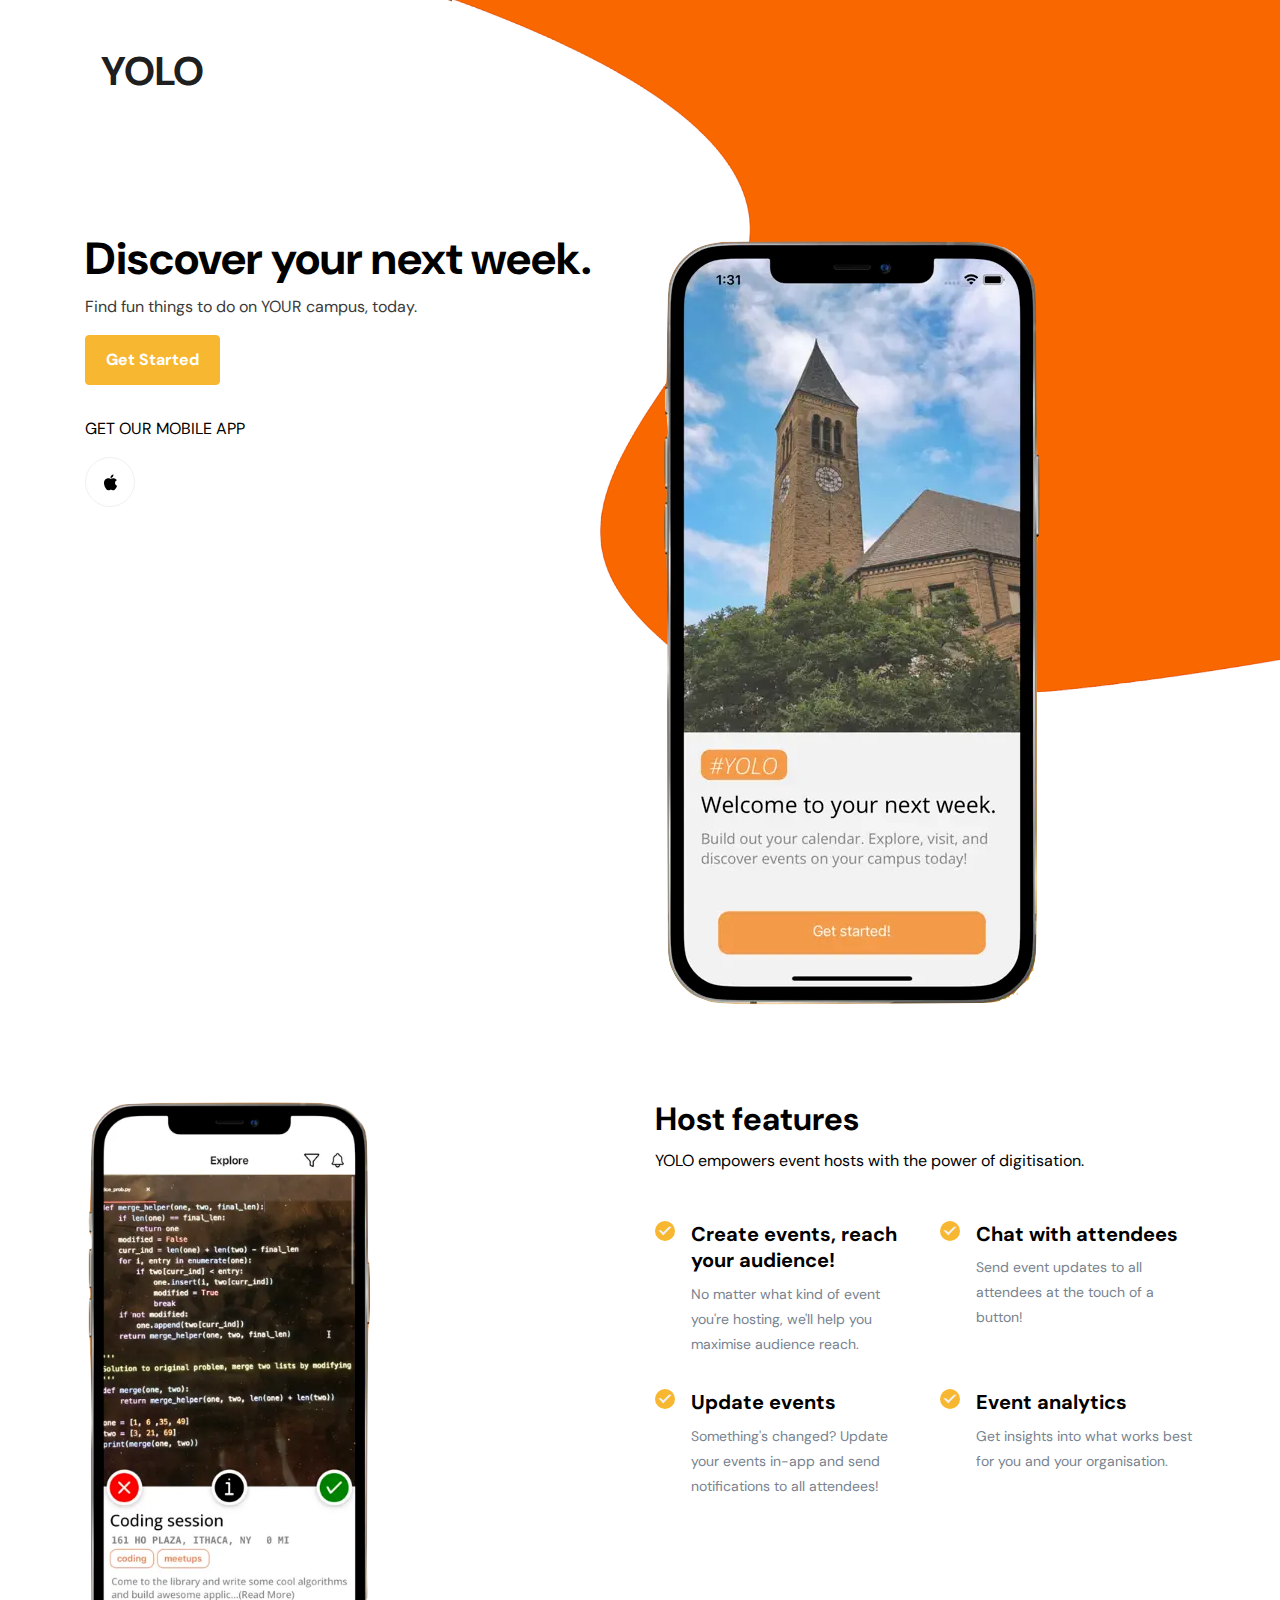
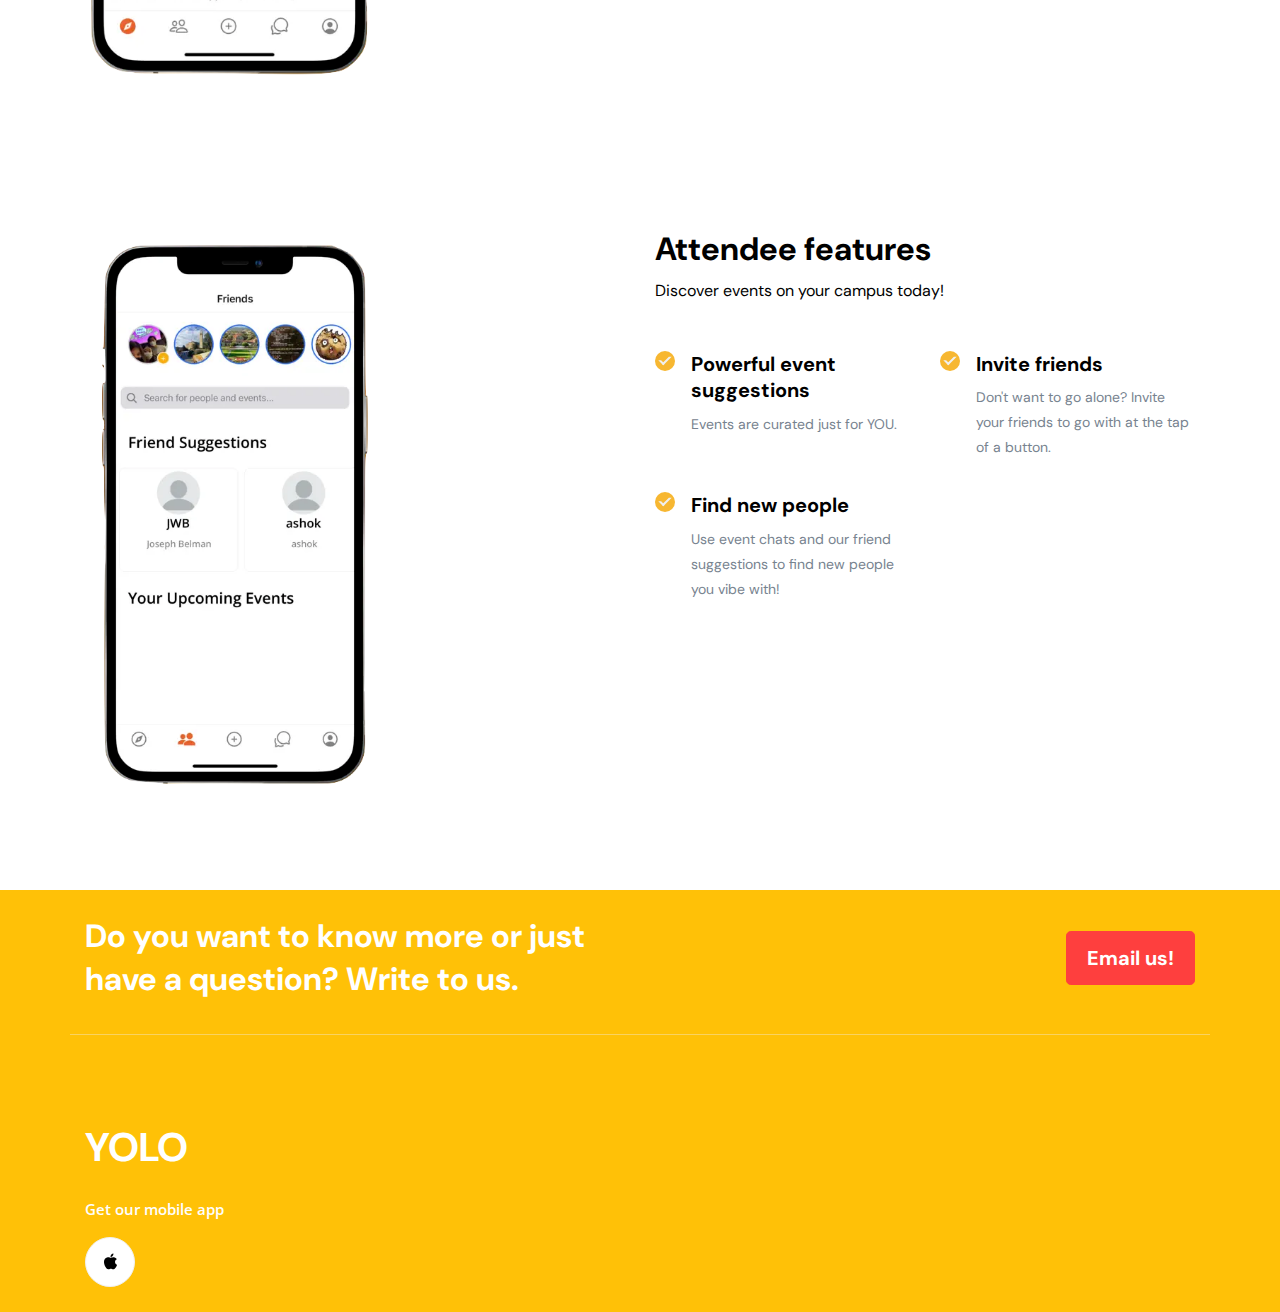
==== commit b4d3e3c0: "fixes" ====
--- a/index.html
+++ b/index.html
@@ -20,22 +20,7 @@
                 <button class="navbar-toggler d-lg-none" type="button" data-toggle="collapse" data-target="#collapsibleNavId" aria-controls="collapsibleNavId" aria-expanded="false" aria-label="Toggle navigation">
                     <span class="navbar-toggler-icon"></span>
                 </button>
-                <div class="collapse navbar-collapse" id="collapsibleNavId">
-                    <ul class="navbar-nav mr-auto mt-2 mt-lg-0">
-                        <li class="nav-item active">
-                            <a class="nav-link" href="index.html">Home <span class="sr-only">(current)</span></a>
-                        </li>
-
-                        <li class="nav-item">
-                            <a class="nav-link" href="features.html">Features</a>
-                        </li>
-                       
-                        <li class="nav-item">
-                            <a class="nav-link" href="contact.html">contact</a>
-                        </li>
-                    </ul>
-                    
-                </div>
+               
             </nav>
             <div class="header-content">
                 <div class="row">
@@ -54,7 +39,7 @@
                         </div>
                     </div>
                     <div class="col-md-6">
-                        <img src="assets/images/app_1.png" alt="app" width="388px" class="img-fluid">
+                        <img src="assets/images/ss1.png" alt="app" height="400px"  class="img-fluid">
                     </div>
                 </div>
             </div>
@@ -64,7 +49,7 @@
         <div class="container">
             <div class="row">
                 <div class="col-md-6 mb-5 mb-md-0">
-                    <img src="assets/images/app_2.png" alt="special offers" class="img-fluid" width="492px">
+                    <img src="assets/images/ss2.png" alt="special offers" class="img-fluid" width="300px">
                 </div>
                 <div class="col-md-6">
                     <h2 class="section-title">Host features</h2>
@@ -114,6 +99,9 @@
     <section class="py-5 mb-5">
         <div class="container">
             <div class="row">
+              <div class="col-md-6 mb-5 mb-md-0">
+                <img src="assets/images/ss3.png" alt="special offers" class="img-fluid" width="300px">
+            </div>
                 
                 <div class="col-md-6">
                     <h2 class="section-title">Attendee features</h2>
@@ -149,9 +137,7 @@
                        
                     </div>
                 </div>
-                <div class="col-md-6 mb-5 mb-md-0">
-                    <img src="assets/images/app_2.png" alt="special offers" class="img-fluid" width="492px">
-                </div>
+                
             </div>
             
         </div>
--- a/assets/css/style.css
+++ b/assets/css/style.css
@@ -10959,8 +10959,8 @@
 }
 
 .btn-app-download {
-  width: 35px;
-  height: 35px;
+  width: 50px;
+  height: 50px;
   border-radius: 50%;
   background-color: #ffffff;
   border: 1px solid #f0f0f0;
@@ -11129,11 +11129,9 @@
 }
 
 .foi-footer {
-  padding-top: 500px;
-  padding-bottom: 110px;
-  background-color: #ffffff;
-  background-image: url(../images/Footer_bg.svg);
-  background-repeat: no-repeat;
+  padding-top: 25px;
+  padding-bottom: 25px;
+  background-color: #ffc107;
   background-size: cover;
 }
 .foi-footer .footer-content {
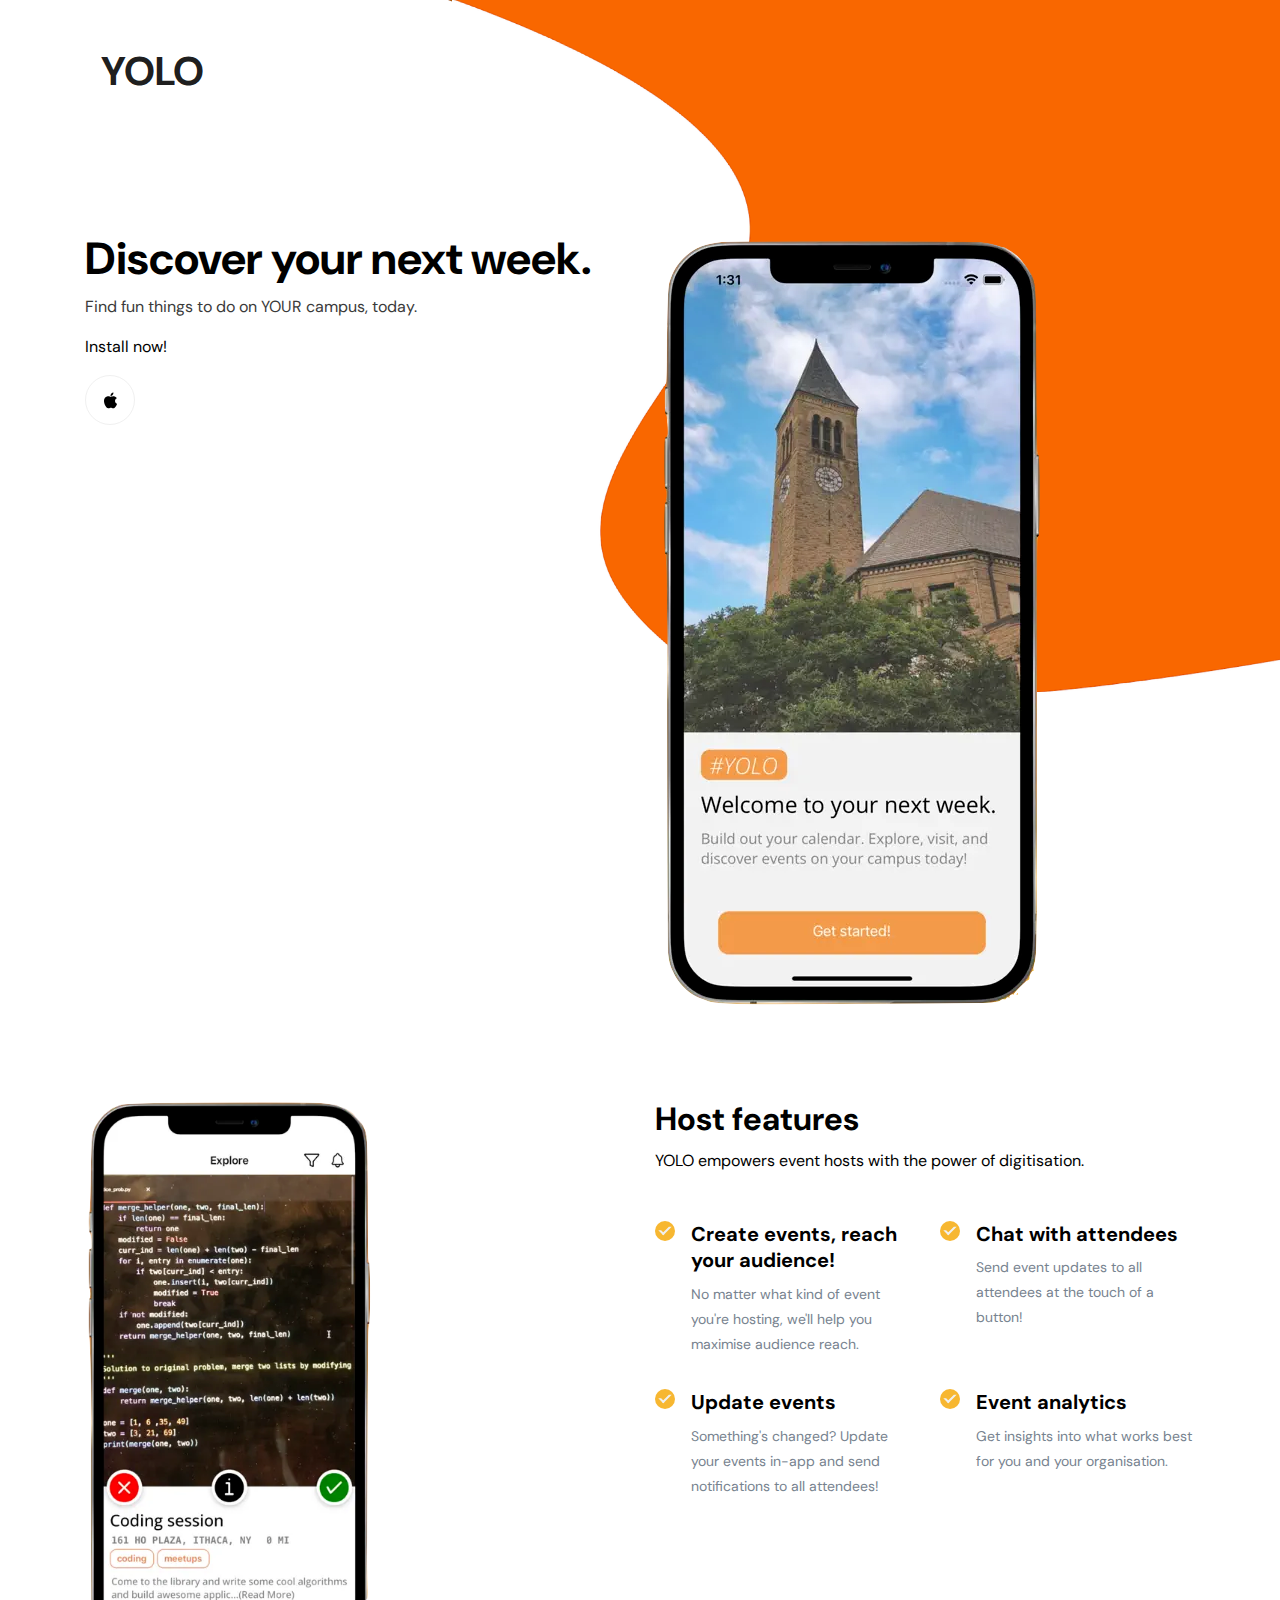
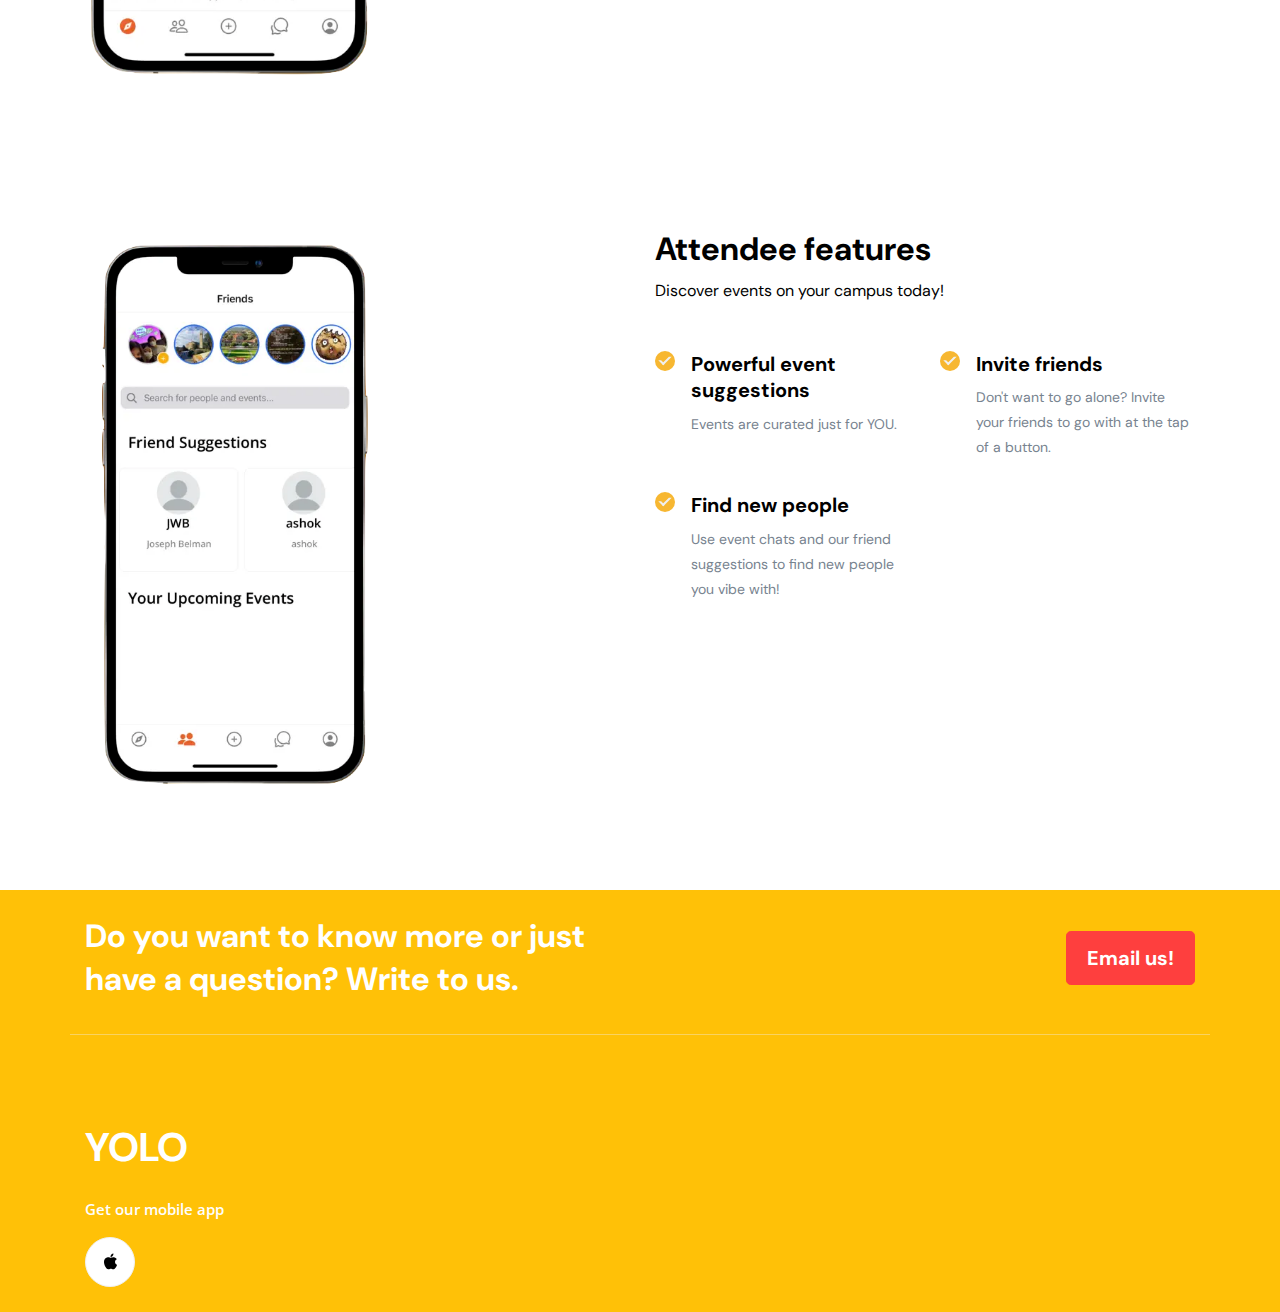
==== commit ddf44fbb: "Update index.html" ====
--- a/index.html
+++ b/index.html
@@ -17,9 +17,7 @@
                 <a class="navbar-brand" href="index.html">
                     <h1>YOLO</h1>
                 </a>
-                <button class="navbar-toggler d-lg-none" type="button" data-toggle="collapse" data-target="#collapsibleNavId" aria-controls="collapsibleNavId" aria-expanded="false" aria-label="Toggle navigation">
-                    <span class="navbar-toggler-icon"></span>
-                </button>
+               
                
             </nav>
             <div class="header-content">
@@ -27,9 +25,8 @@
                     <div class="col-md-6">
                         <h1>Discover your next week.</h1>
                         <p class="text-dark">Find fun things to do on YOUR campus, today.</p>
-                        <button class="btn btn-primary mb-4">Get Started</button>
                         <div class="my-2">
-                            <p class="header-app-download-title">GET OUR MOBILE APP</p>
+                            <p class="header-app-download-title">Install now!</p>
                         </div>
                         <div>
                             <a href="https://apps.apple.com/sr/app/yolo-social-events/id1618863681">
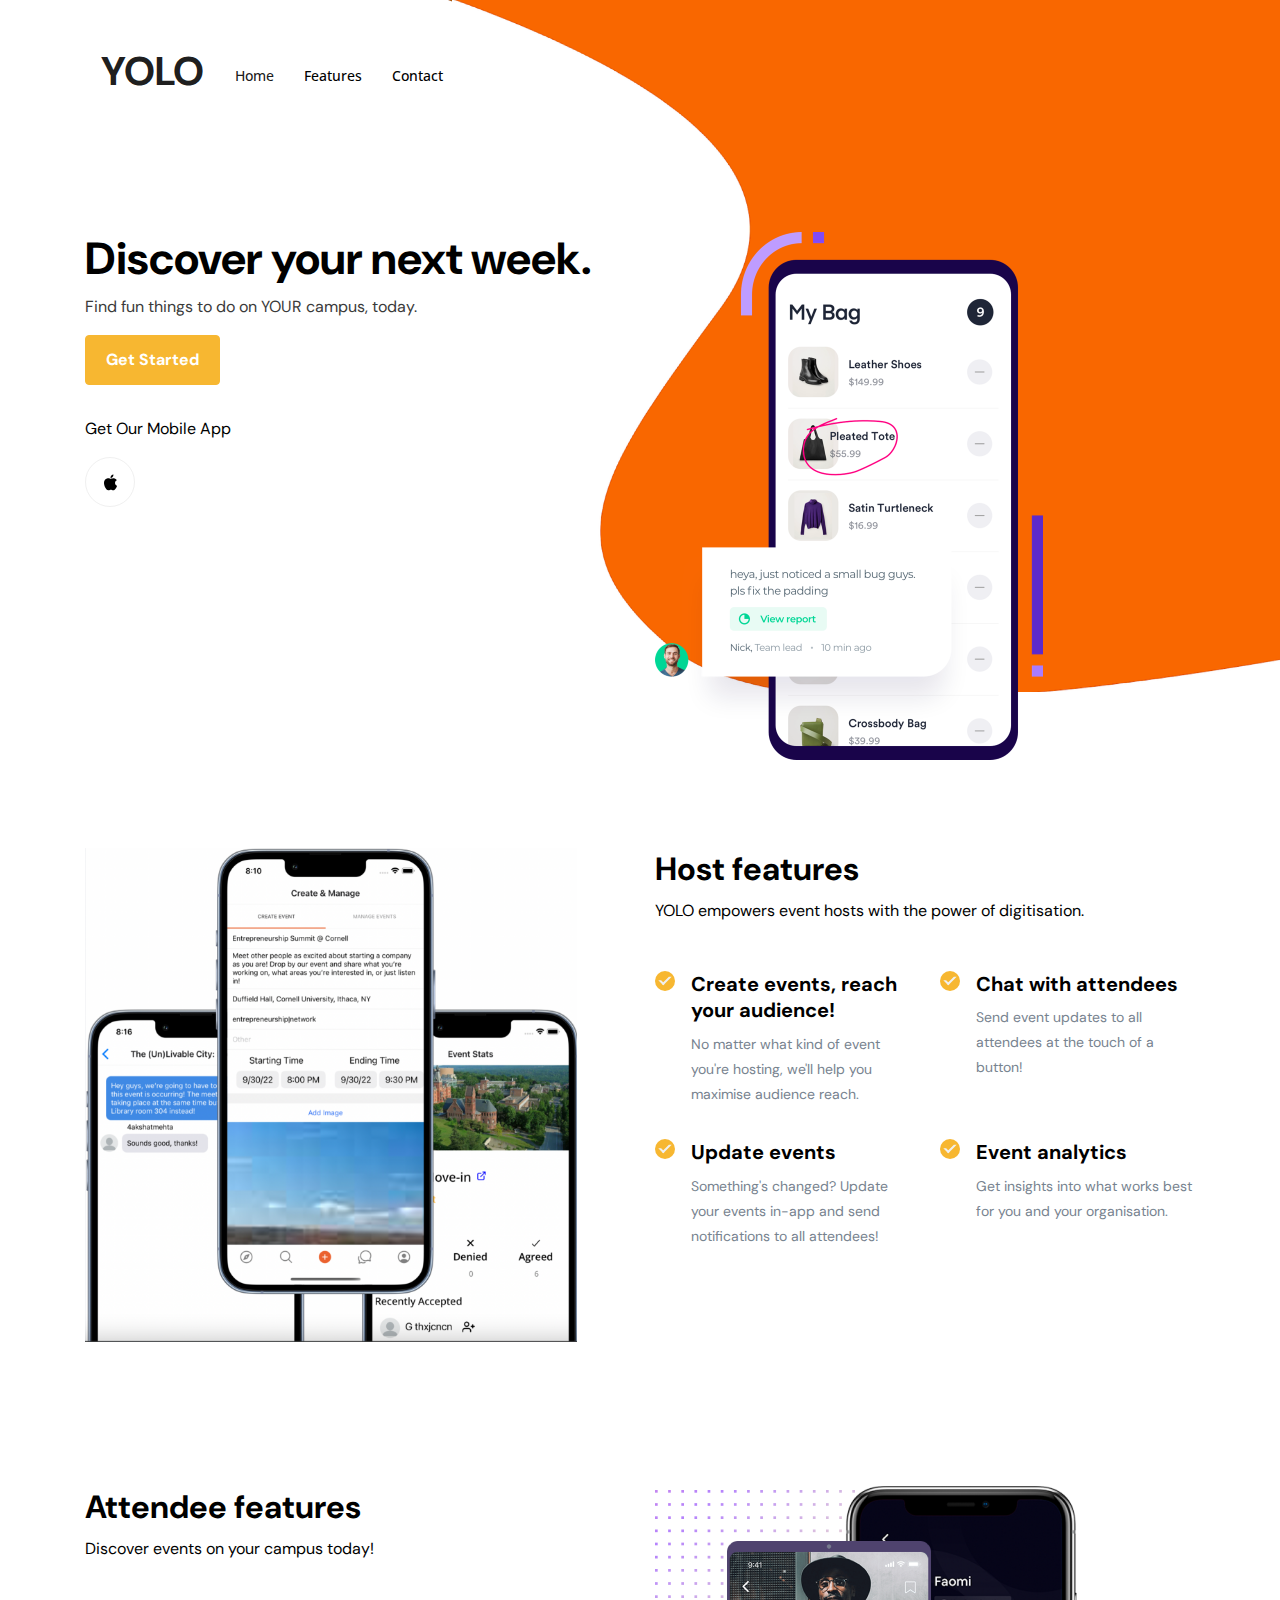
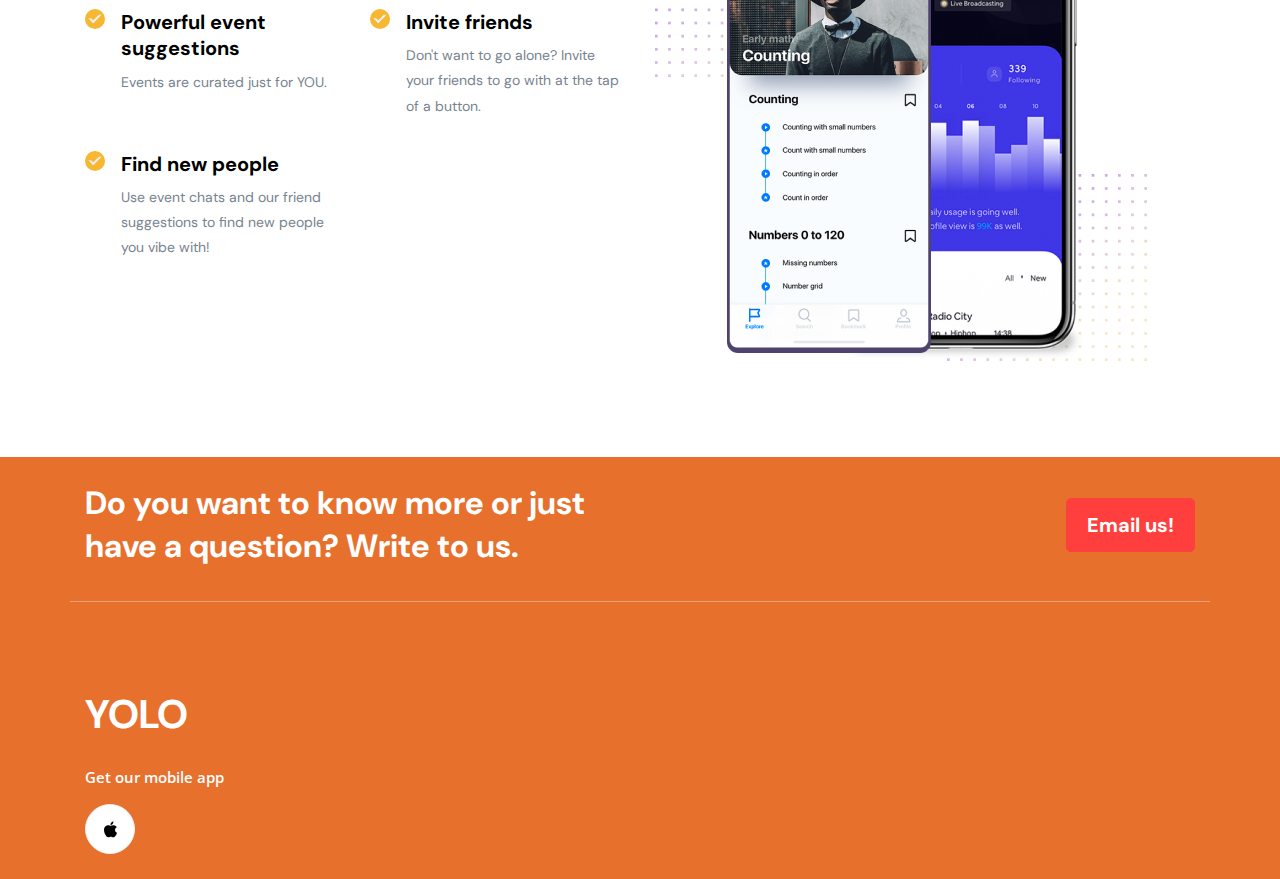
==== commit f6857cf7: "Image one change" ====
--- a/index.html
+++ b/index.html
@@ -17,26 +17,43 @@
                 <a class="navbar-brand" href="index.html">
                     <h1>YOLO</h1>
                 </a>
-               
-               
+                <button class="navbar-toggler d-lg-none" type="button" data-toggle="collapse" data-target="#collapsibleNavId" aria-controls="collapsibleNavId" aria-expanded="false" aria-label="Toggle navigation">
+                    <span class="navbar-toggler-icon"></span>
+                </button>
+                <div class="collapse navbar-collapse" id="collapsibleNavId">
+                    <ul class="navbar-nav mr-auto mt-2 mt-lg-0">
+                        <li class="nav-item active">
+                            <a class="nav-link" href="index.html">Home <span class="sr-only">(current)</span></a>
+                        </li>
+
+                        <li class="nav-item">
+                            <a class="nav-link" href="features.html">Features</a>
+                        </li>
+                       
+                        <li class="nav-item">
+                            <a class="nav-link" href="contact.html">Contact</a>
+                        </li>
+                    </ul>
+                    
+                </div>
             </nav>
             <div class="header-content">
                 <div class="row">
                     <div class="col-md-6">
                         <h1>Discover your next week.</h1>
                         <p class="text-dark">Find fun things to do on YOUR campus, today.</p>
+                        <button class="btn btn-primary mb-4">Get Started</button>
                         <div class="my-2">
-                            <p class="header-app-download-title">Install now!</p>
+                            <p class="header-app-download-title">Get Our Mobile App</p>
                         </div>
                         <div>
                             <a href="https://apps.apple.com/sr/app/yolo-social-events/id1618863681">
                                 <button class="btn btn-app-download mr-2"><img src="assets/images/ios.svg" alt="App store"></button>
-    
                             </a>
                         </div>
                     </div>
                     <div class="col-md-6">
-                        <img src="assets/images/ss1.png" alt="app" height="400px"  class="img-fluid">
+                        <img src="assets/images/app_1.png" alt="app" width="388px" class="img-fluid">
                     </div>
                 </div>
             </div>
@@ -46,7 +63,7 @@
         <div class="container">
             <div class="row">
                 <div class="col-md-6 mb-5 mb-md-0">
-                    <img src="assets/images/ss2.png" alt="special offers" class="img-fluid" width="300px">
+                    <img src="assets/images/host_features.png" alt="special offers" class="img-fluid" width="492px">
                 </div>
                 <div class="col-md-6">
                     <h2 class="section-title">Host features</h2>
@@ -96,9 +113,6 @@
     <section class="py-5 mb-5">
         <div class="container">
             <div class="row">
-              <div class="col-md-6 mb-5 mb-md-0">
-                <img src="assets/images/ss3.png" alt="special offers" class="img-fluid" width="300px">
-            </div>
                 
                 <div class="col-md-6">
                     <h2 class="section-title">Attendee features</h2>
@@ -134,7 +148,9 @@
                        
                     </div>
                 </div>
-                
+                <div class="col-md-6 mb-5 mb-md-0">
+                    <img src="assets/images/app_2.png" alt="special offers" class="img-fluid" width="492px">
+                </div>
             </div>
             
         </div>
--- a/assets/css/style.css
+++ b/assets/css/style.css
@@ -11131,8 +11131,7 @@
 .foi-footer {
   padding-top: 25px;
   padding-bottom: 25px;
-  background-color: #ffc107;
-  background-size: cover;
+  background-color: rgba(231, 112, 45, 1);
 }
 .foi-footer .footer-content {
   padding-bottom: 34px;
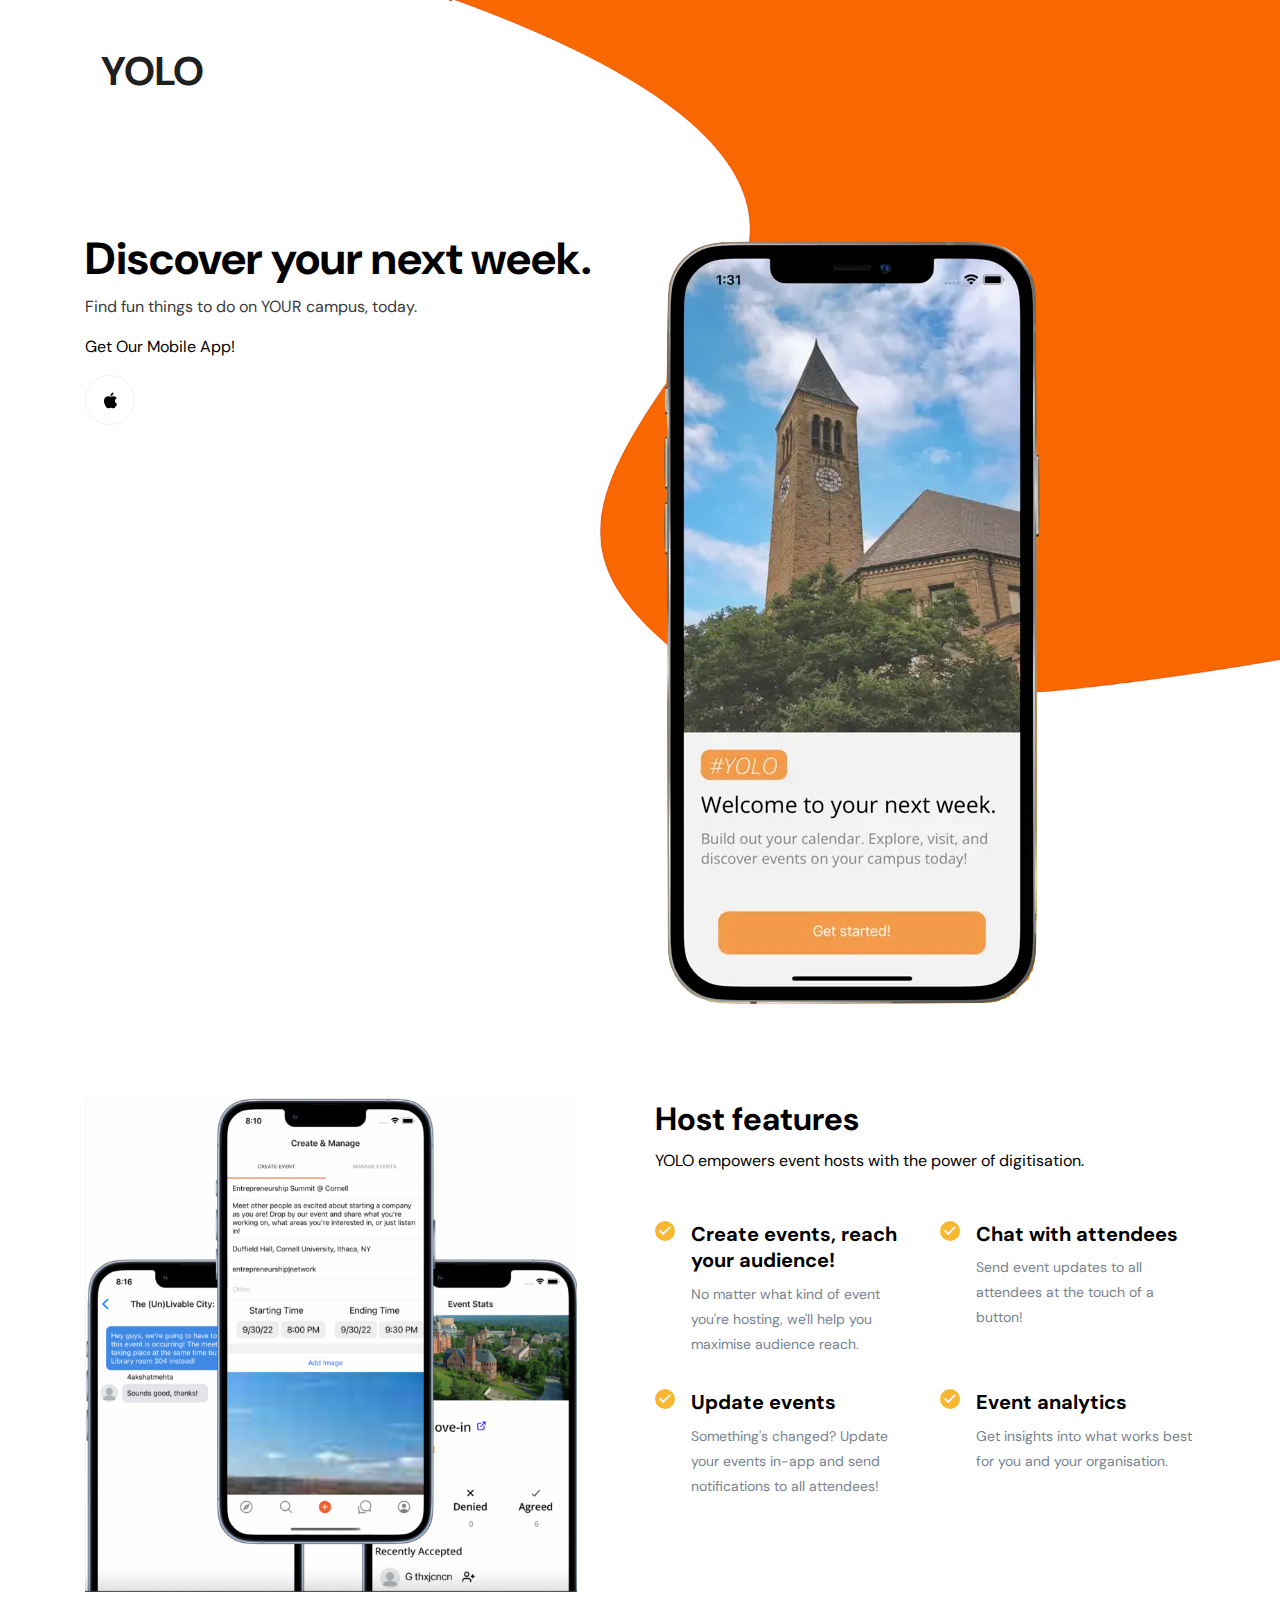
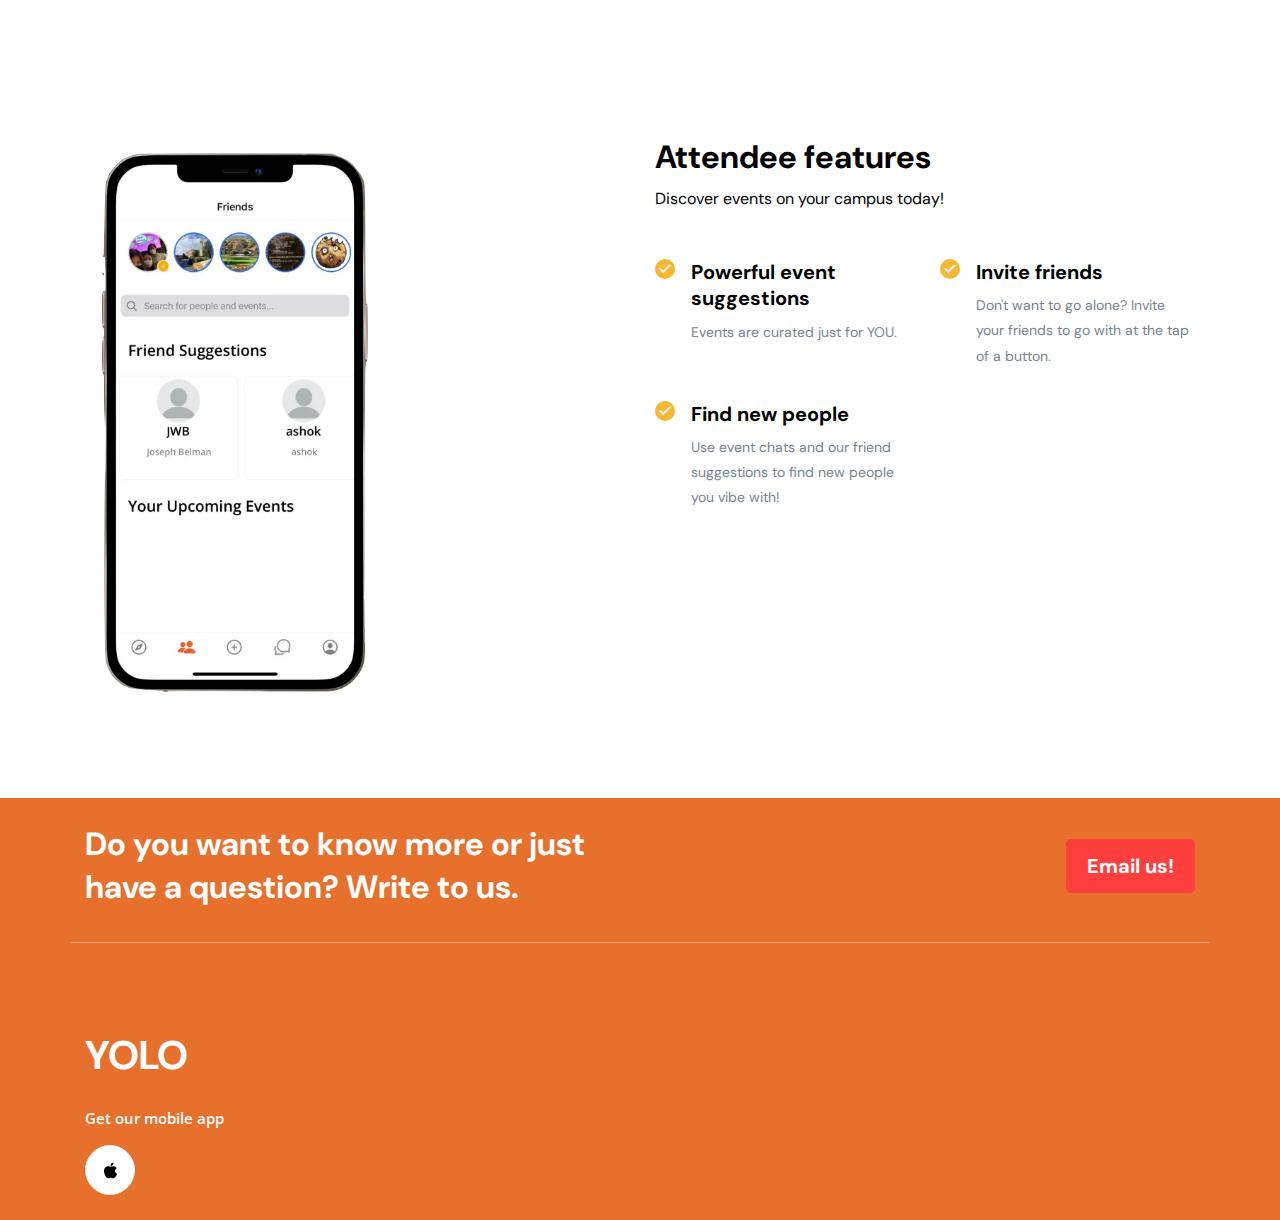
==== commit 61a84e6a: "Resolve merge conflicts" ====
--- a/index.html
+++ b/index.html
@@ -17,34 +17,16 @@
                 <a class="navbar-brand" href="index.html">
                     <h1>YOLO</h1>
                 </a>
-                <button class="navbar-toggler d-lg-none" type="button" data-toggle="collapse" data-target="#collapsibleNavId" aria-controls="collapsibleNavId" aria-expanded="false" aria-label="Toggle navigation">
-                    <span class="navbar-toggler-icon"></span>
-                </button>
-                <div class="collapse navbar-collapse" id="collapsibleNavId">
-                    <ul class="navbar-nav mr-auto mt-2 mt-lg-0">
-                        <li class="nav-item active">
-                            <a class="nav-link" href="index.html">Home <span class="sr-only">(current)</span></a>
-                        </li>
-
-                        <li class="nav-item">
-                            <a class="nav-link" href="features.html">Features</a>
-                        </li>
-                       
-                        <li class="nav-item">
-                            <a class="nav-link" href="contact.html">Contact</a>
-                        </li>
-                    </ul>
-                    
-                </div>
+               
+               
             </nav>
             <div class="header-content">
                 <div class="row">
                     <div class="col-md-6">
                         <h1>Discover your next week.</h1>
                         <p class="text-dark">Find fun things to do on YOUR campus, today.</p>
-                        <button class="btn btn-primary mb-4">Get Started</button>
                         <div class="my-2">
-                            <p class="header-app-download-title">Get Our Mobile App</p>
+                            <p class="header-app-download-title">Get Our Mobile App!</p>
                         </div>
                         <div>
                             <a href="https://apps.apple.com/sr/app/yolo-social-events/id1618863681">
@@ -53,7 +35,7 @@
                         </div>
                     </div>
                     <div class="col-md-6">
-                        <img src="assets/images/app_1.png" alt="app" width="388px" class="img-fluid">
+                        <img src="assets/images/ss1.png" alt="app" height="400px"  class="img-fluid">
                     </div>
                 </div>
             </div>
@@ -113,6 +95,9 @@
     <section class="py-5 mb-5">
         <div class="container">
             <div class="row">
+              <div class="col-md-6 mb-5 mb-md-0">
+                <img src="assets/images/ss3.png" alt="special offers" class="img-fluid" width="300px">
+            </div>
                 
                 <div class="col-md-6">
                     <h2 class="section-title">Attendee features</h2>
@@ -148,9 +133,7 @@
                        
                     </div>
                 </div>
-                <div class="col-md-6 mb-5 mb-md-0">
-                    <img src="assets/images/app_2.png" alt="special offers" class="img-fluid" width="492px">
-                </div>
+                
             </div>
             
         </div>
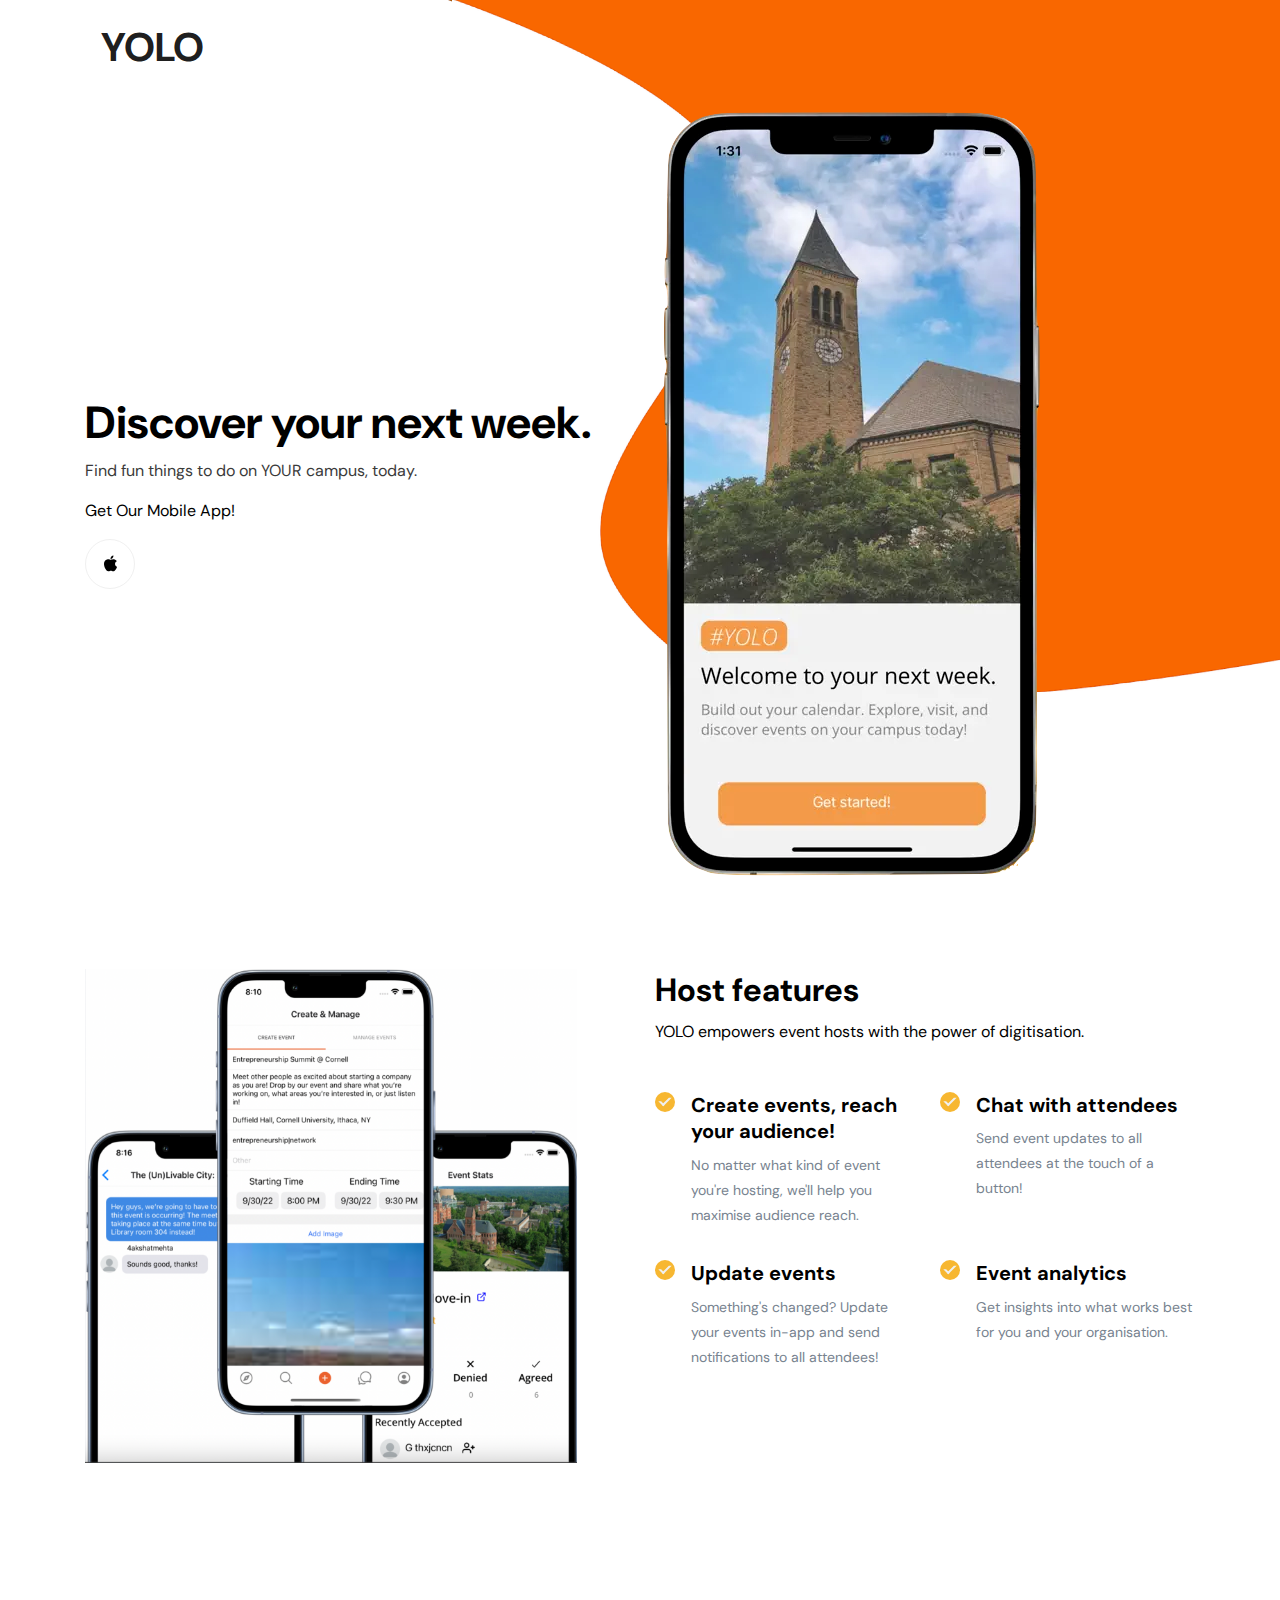
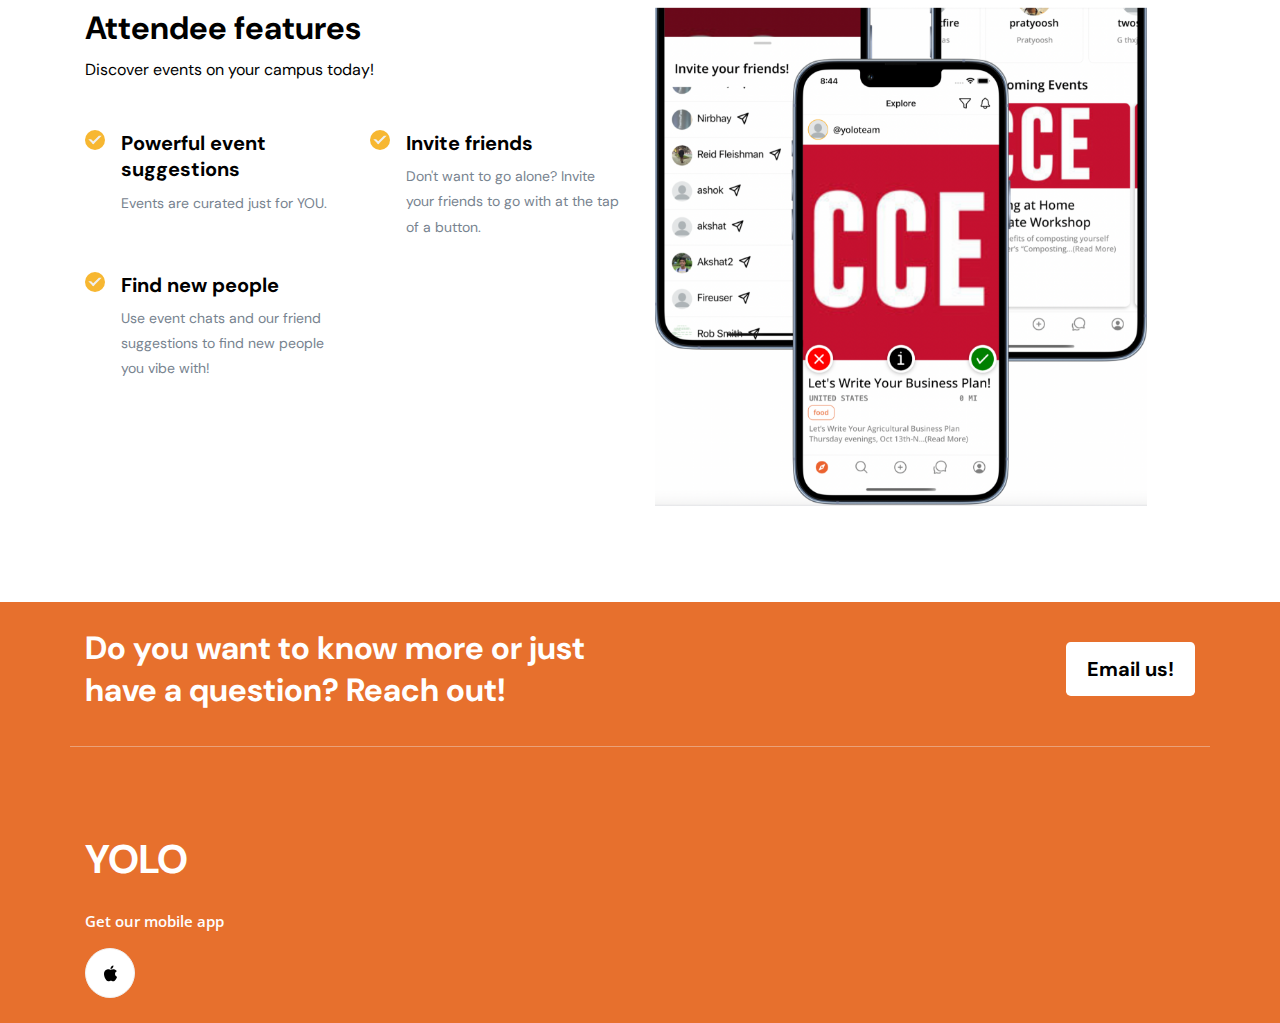
==== commit 8c03a257: "More styling fixes" ====
--- a/index.html
+++ b/index.html
@@ -17,11 +17,9 @@
                 <a class="navbar-brand" href="index.html">
                     <h1>YOLO</h1>
                 </a>
-               
-               
             </nav>
             <div class="header-content">
-                <div class="row">
+                <div class="row align-items-center">
                     <div class="col-md-6">
                         <h1>Discover your next week.</h1>
                         <p class="text-dark">Find fun things to do on YOUR campus, today.</p>
@@ -95,10 +93,6 @@
     <section class="py-5 mb-5">
         <div class="container">
             <div class="row">
-              <div class="col-md-6 mb-5 mb-md-0">
-                <img src="assets/images/ss3.png" alt="special offers" class="img-fluid" width="300px">
-            </div>
-                
                 <div class="col-md-6">
                     <h2 class="section-title">Attendee features</h2>
                     <p class="mb-5">Discover events on your campus today!</p>
@@ -133,7 +127,9 @@
                        
                     </div>
                 </div>
-                
+                <div class="col-md-6 mb-5 mb-md-0">
+                    <img src="assets/images/attendee_features.png" alt="special offers" class="img-fluid" width="492px">
+                  </div>
             </div>
             
         </div>
@@ -145,10 +141,10 @@
         <div class="container">
             <div class="row footer-content">
                 <div class="col-xl-6 col-lg-7 col-md-8">
-                    <h2 class="mb-0">Do you want to know more or just have a question? Write to us.</h2>
+                    <h2 class="mb-0">Do you want to know more or just have a question? Reach out!</h2>
                 </div>
                 <div class="col-md-4 col-lg-5 col-xl-6 py-3 py-md-0 d-md-flex align-items-center justify-content-end">
-                    <a href="mailto:nsn8@cornell.edu" class="btn btn-danger btn-lg">Email us!</a>
+                    <a href="mailto:am2283@cornell.edu" class="btn btn-lg" style="background-color: white;">Email us!</a>
                 </div>
             </div>
             <div class="row footer-widget-area">
--- a/assets/css/style.css
+++ b/assets/css/style.css
@@ -11257,10 +11257,10 @@
 }
 
 .foi-header {
-  padding-top: 24px;
+  padding-top: 0px;
 }
 .foi-header .header-content {
-  padding-top: 105px;
+  padding-top: 0px;
   padding-bottom: 40px;
 }
 .foi-header .header-content h1 {
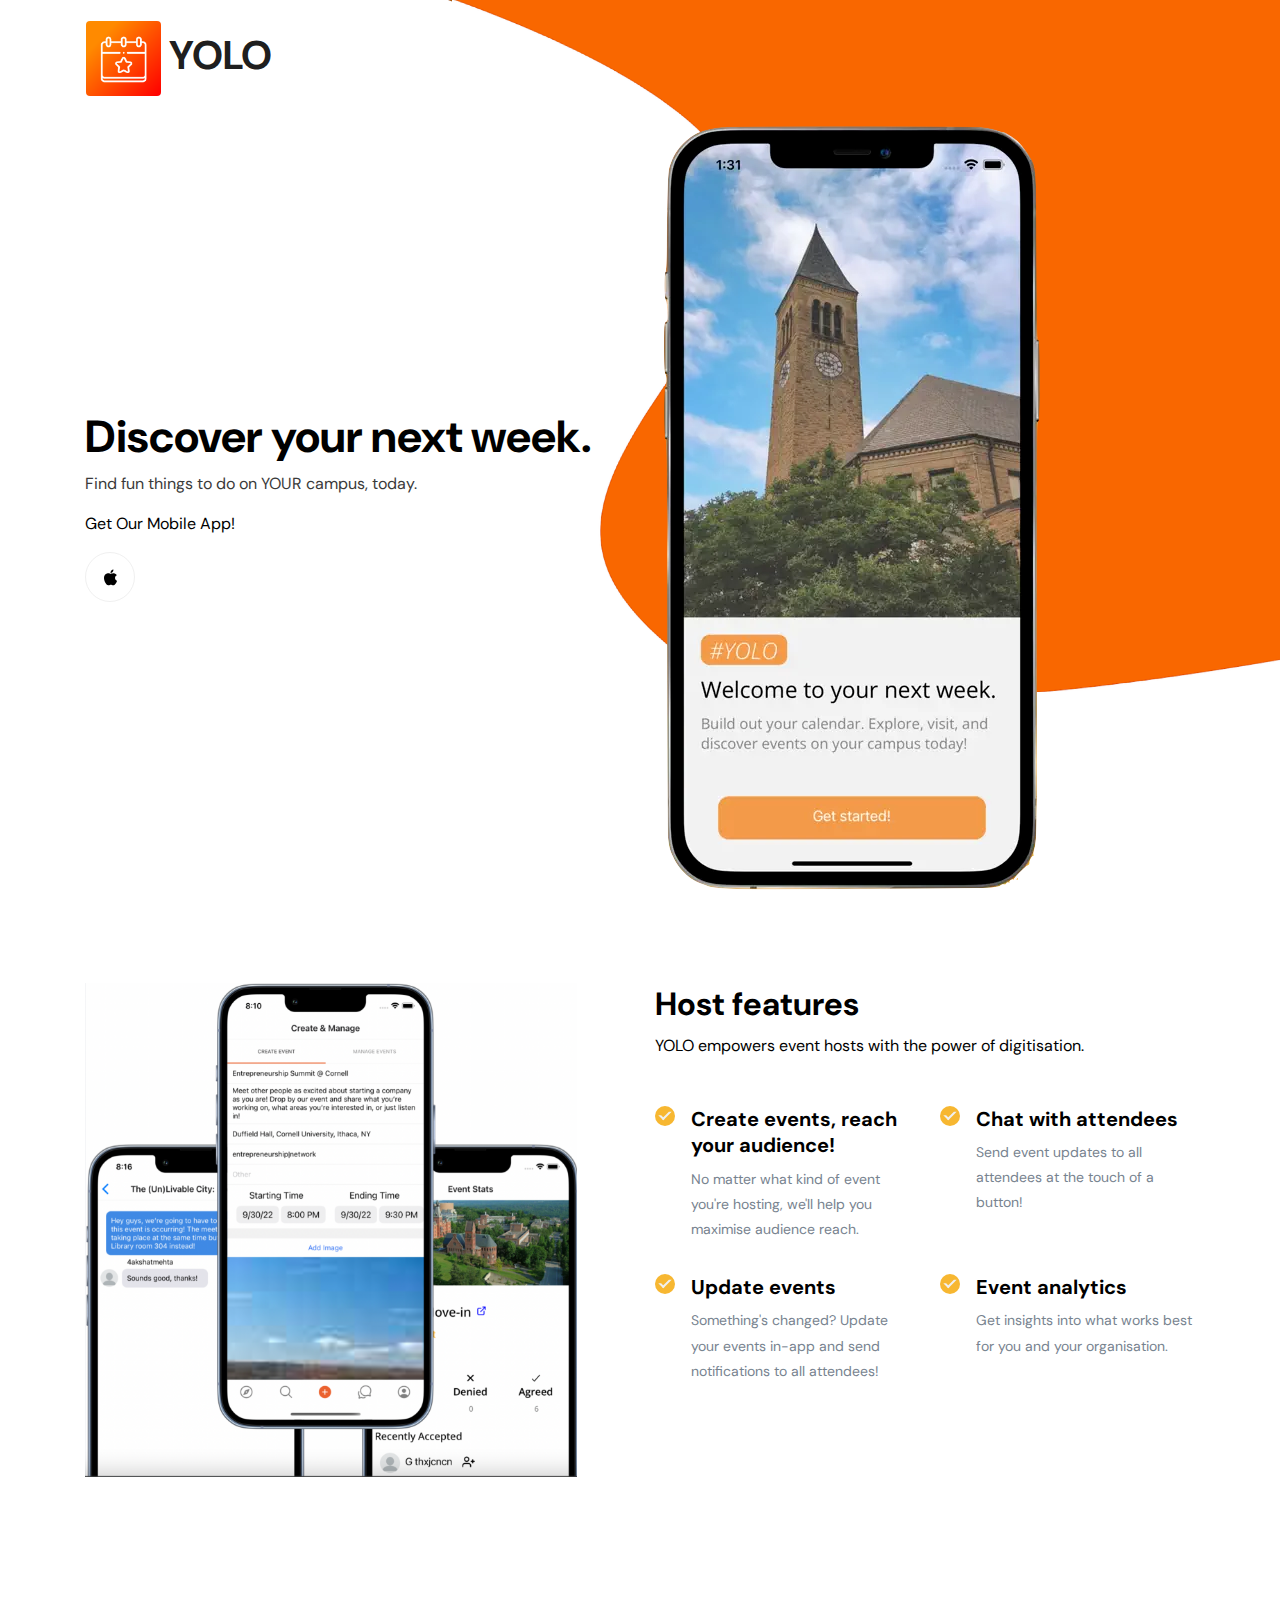
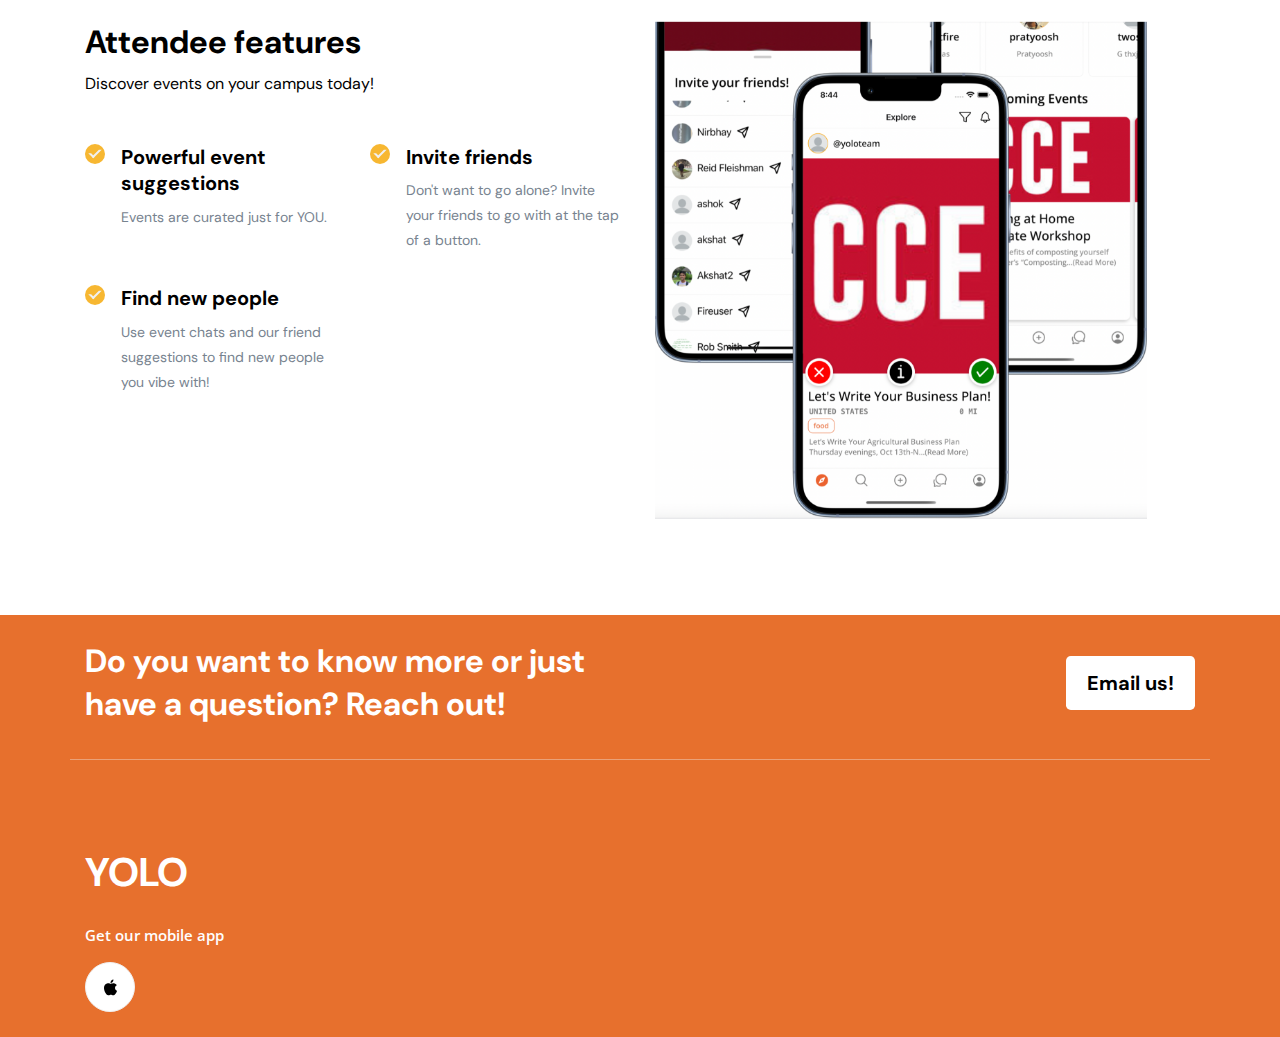
==== commit 4b2d4d41: "Add Yolo logo" ====
--- a/index.html
+++ b/index.html
@@ -15,7 +15,10 @@
         <div class="container">
             <nav class="navbar navbar-expand-lg navbar-light foi-navbar">
                 <a class="navbar-brand" href="index.html">
-                    <h1>YOLO</h1>
+                    <div class = "row">
+                    <img class="rounded mr-2" src="assets/images/icon.png" width="75px" />
+                    <h1 class="mt-2">YOLO</h1>
+                </div>
                 </a>
             </nav>
             <div class="header-content">
